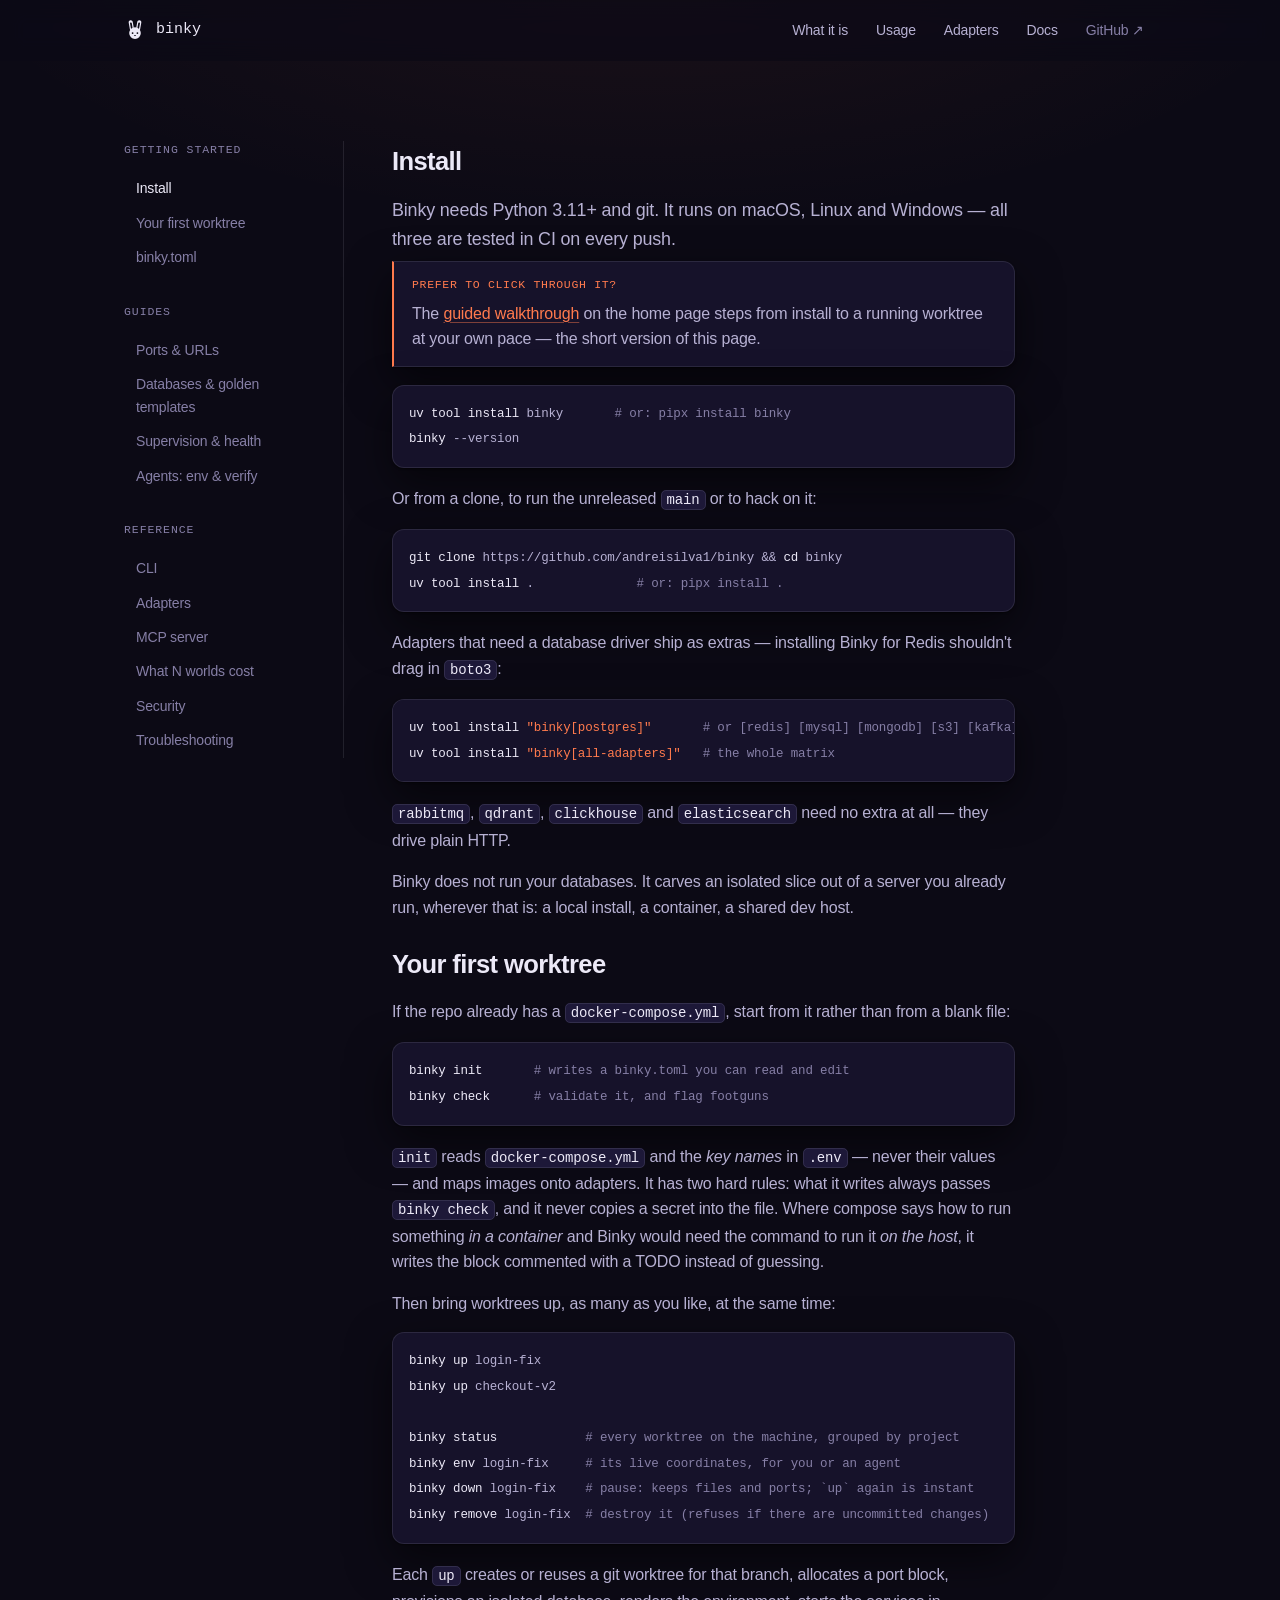
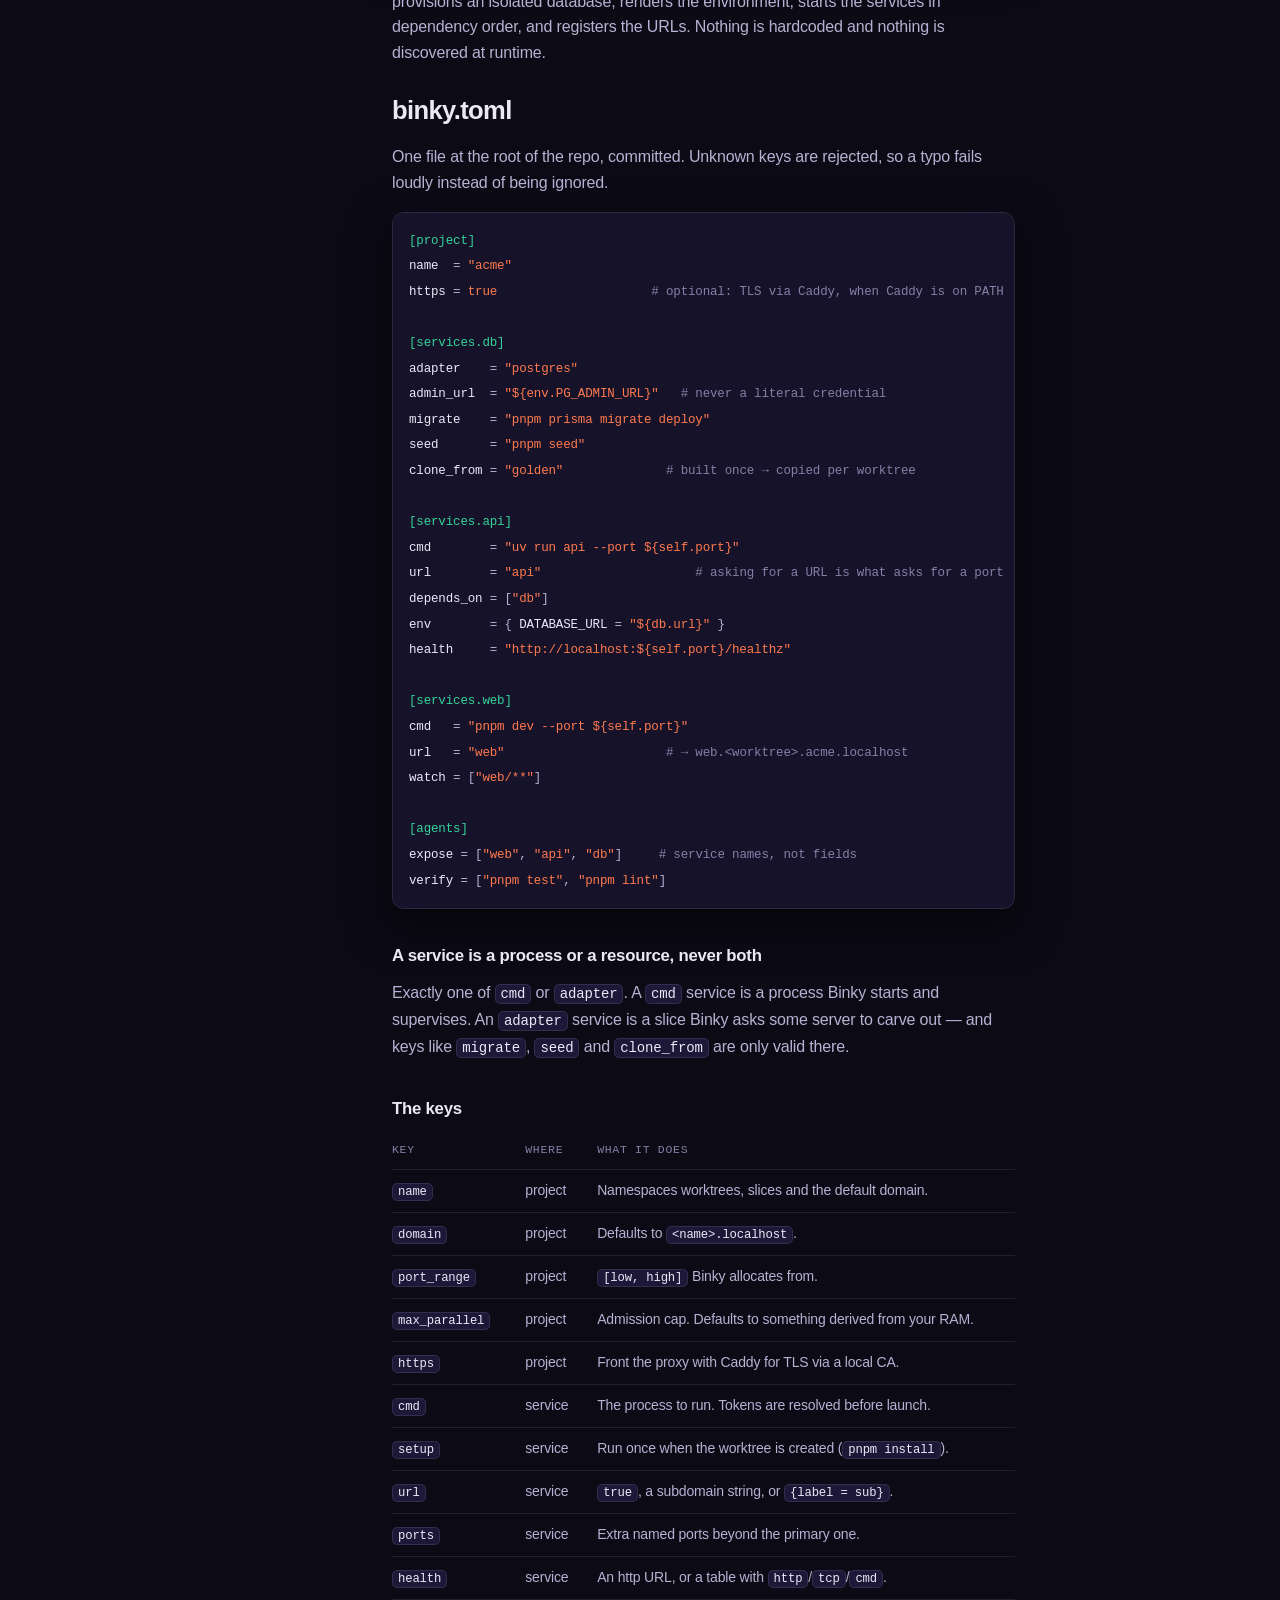
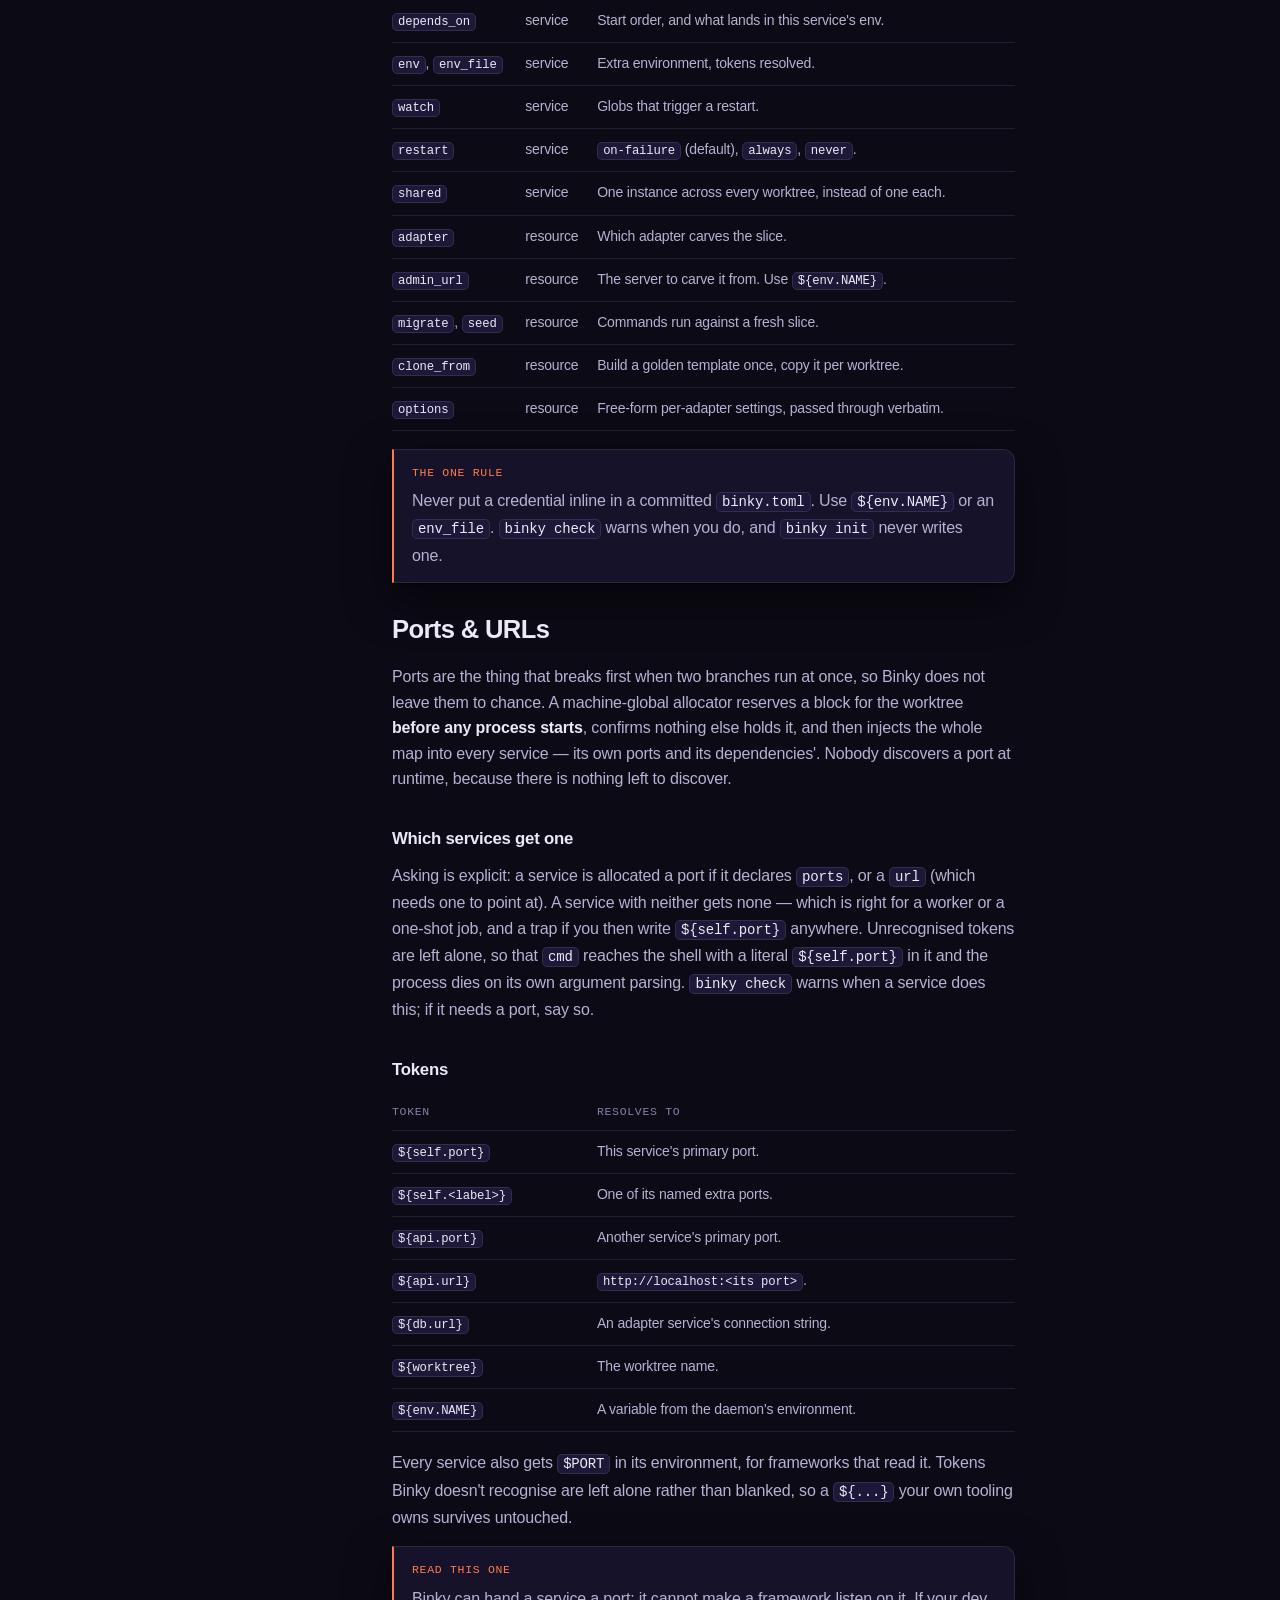
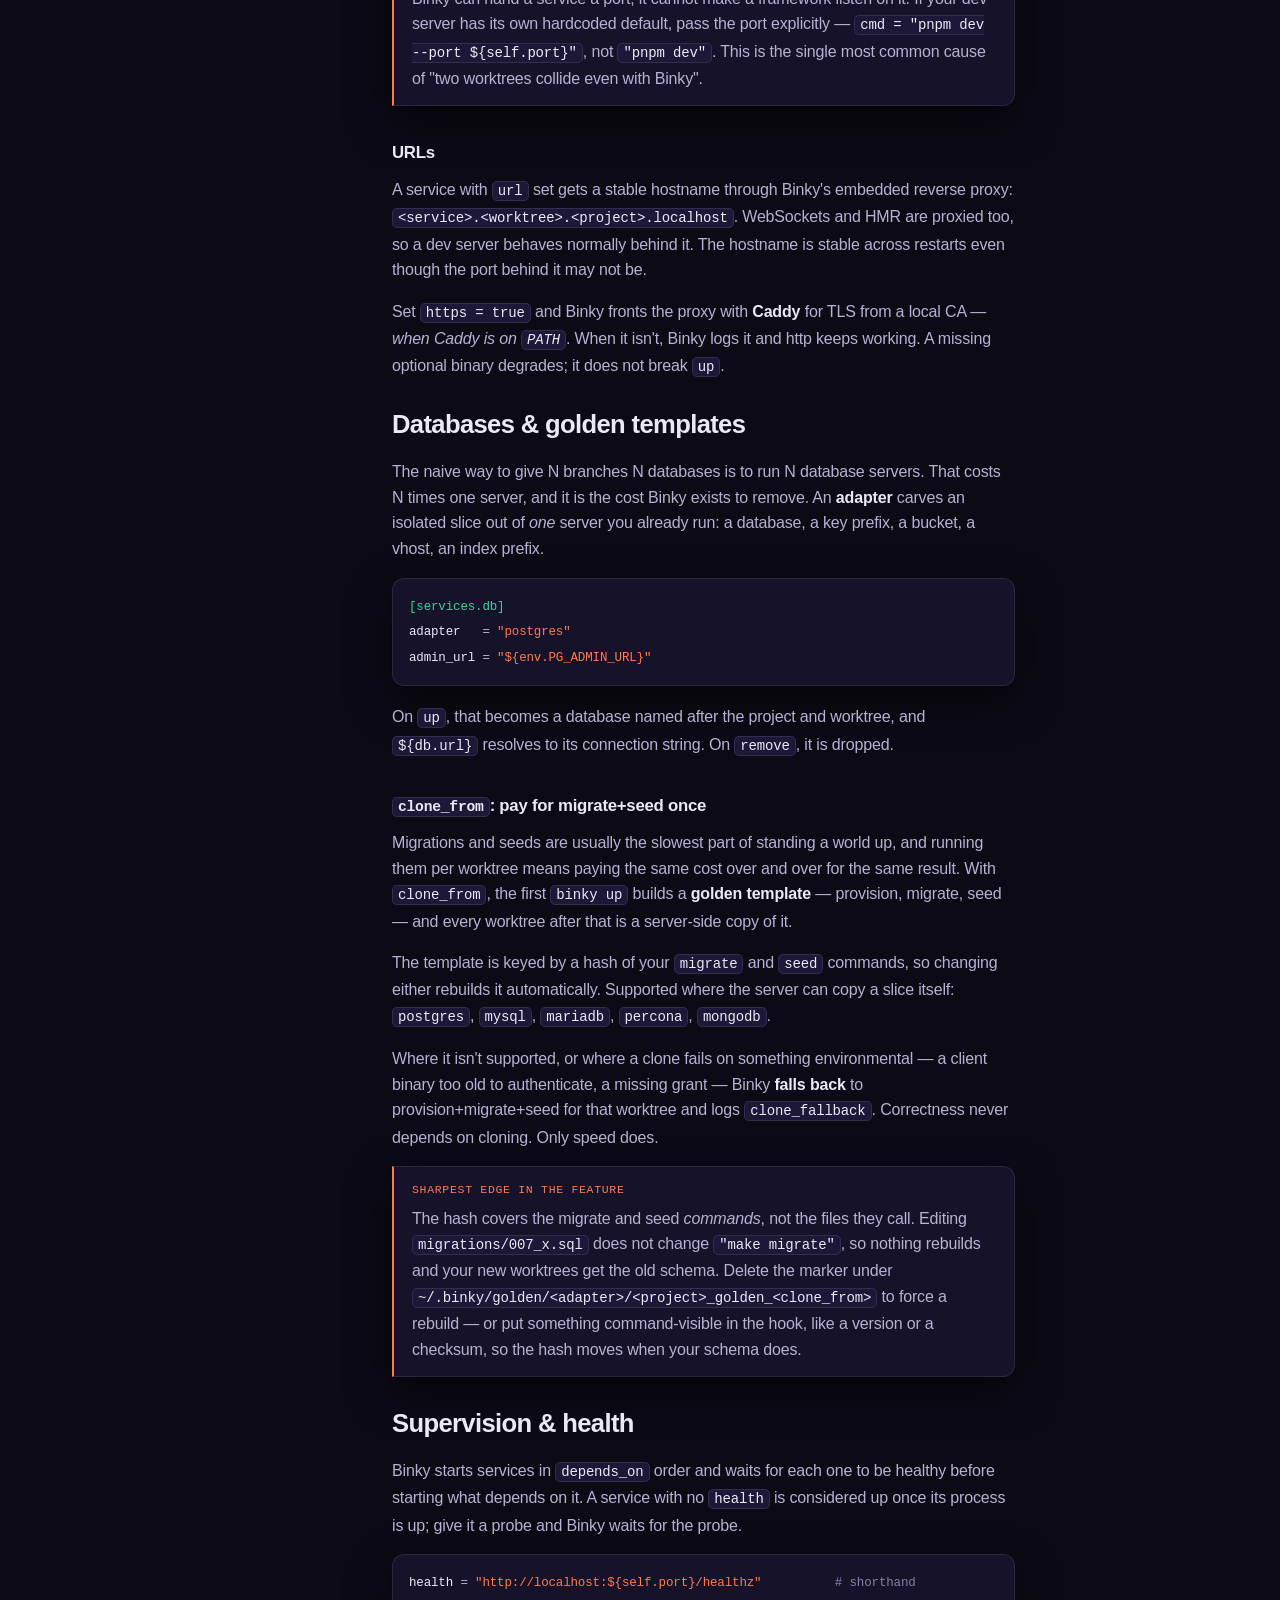
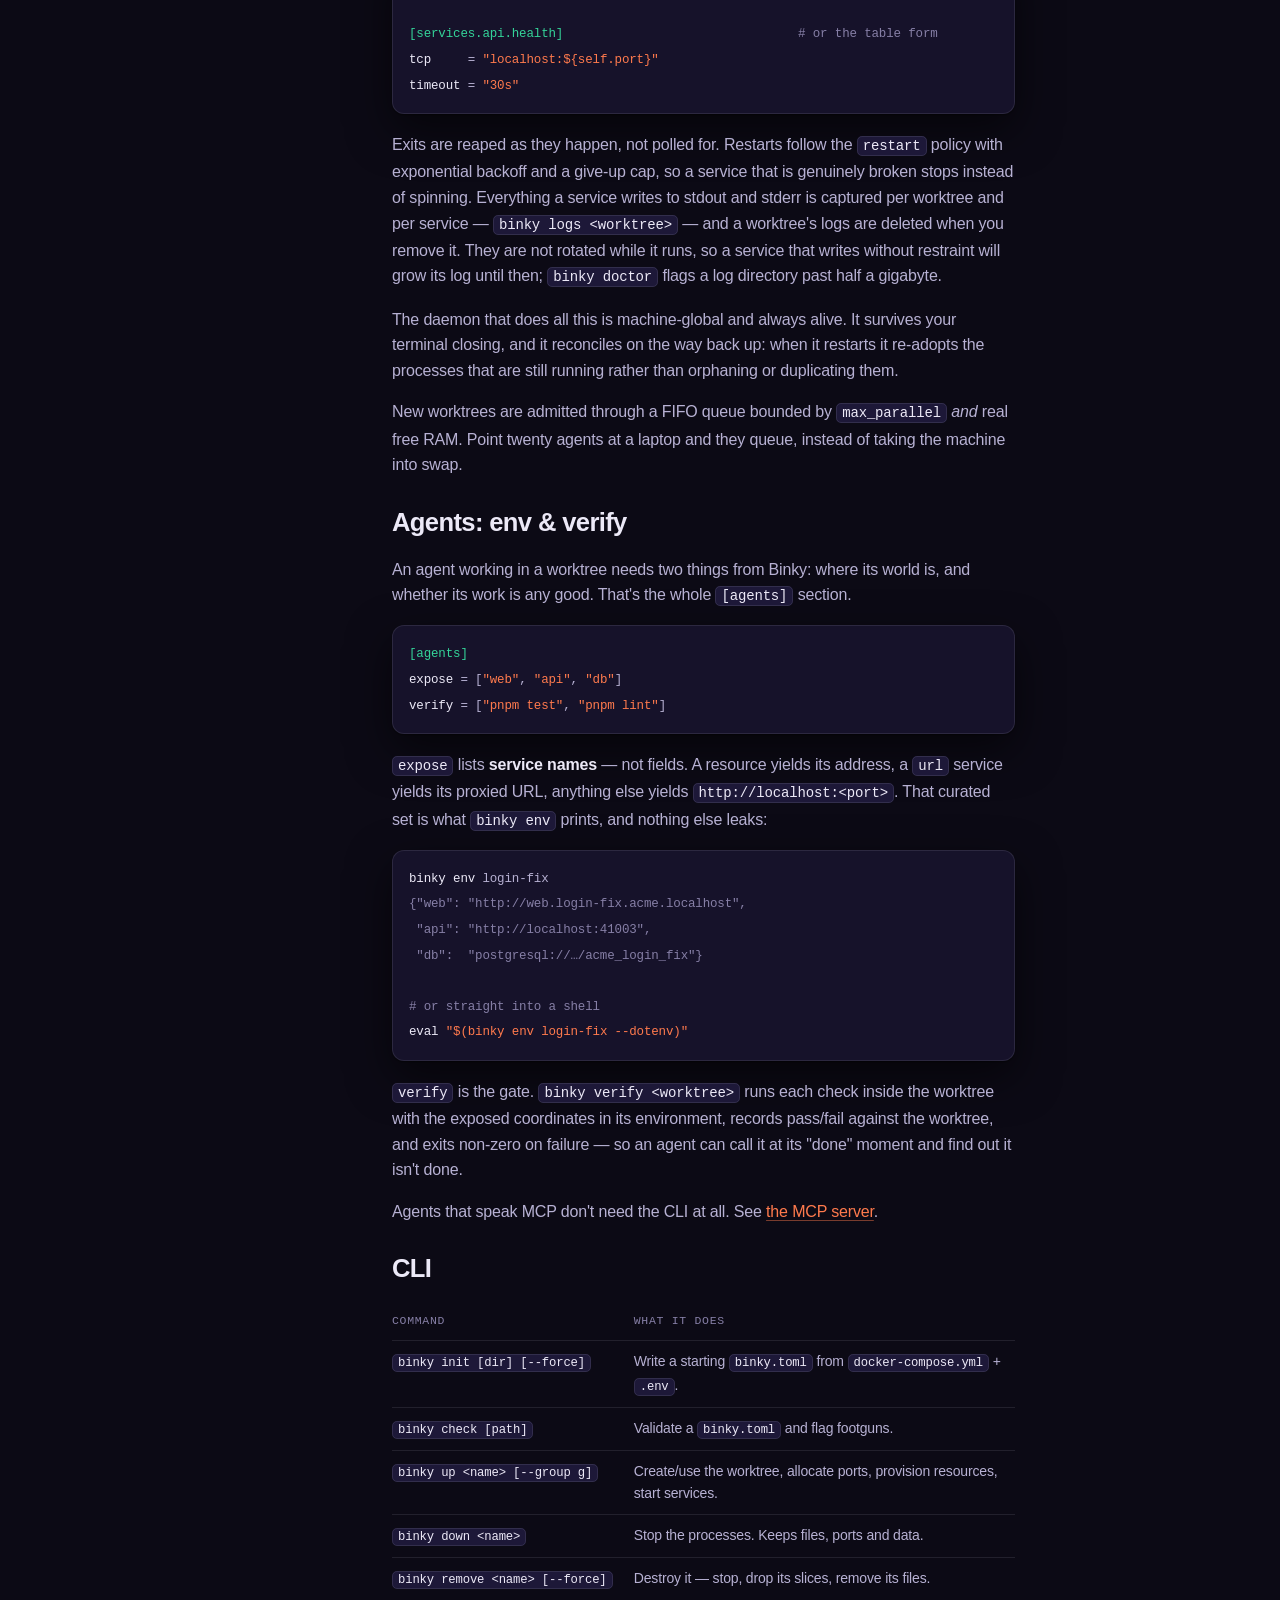
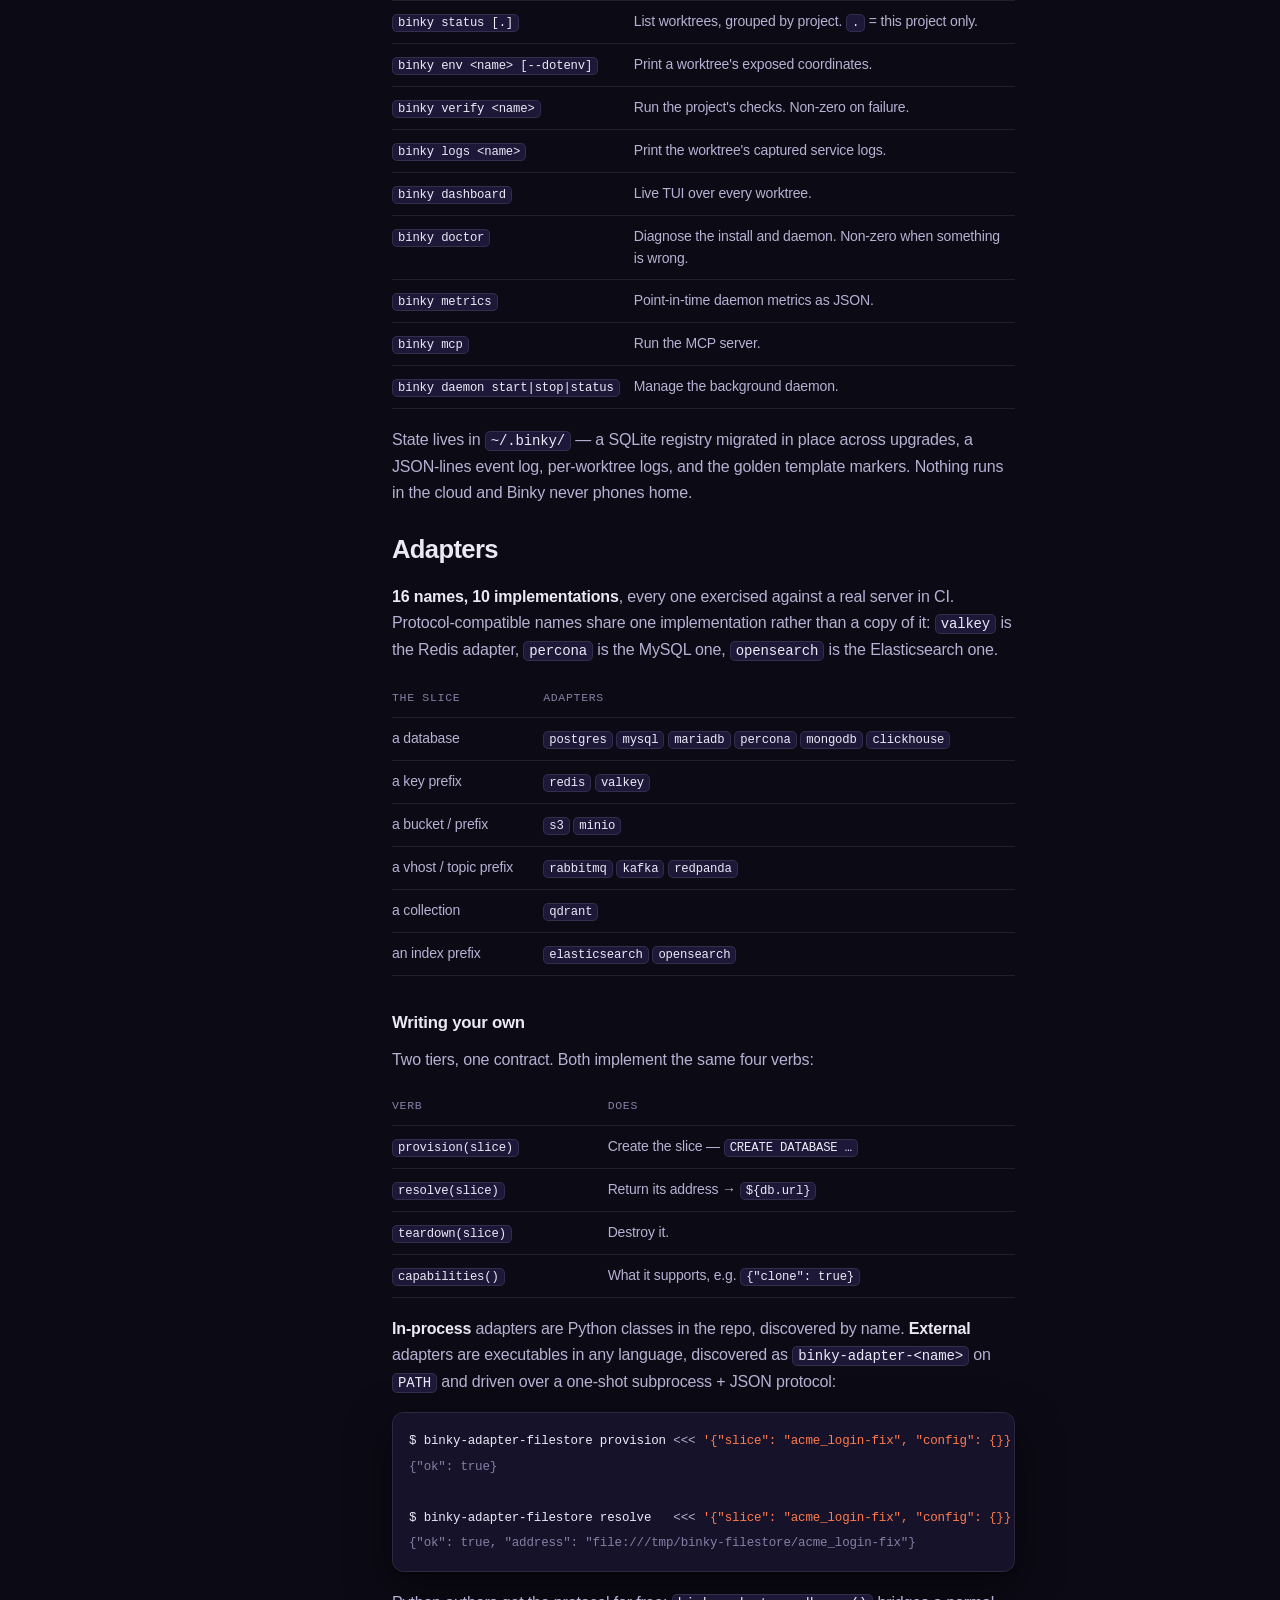
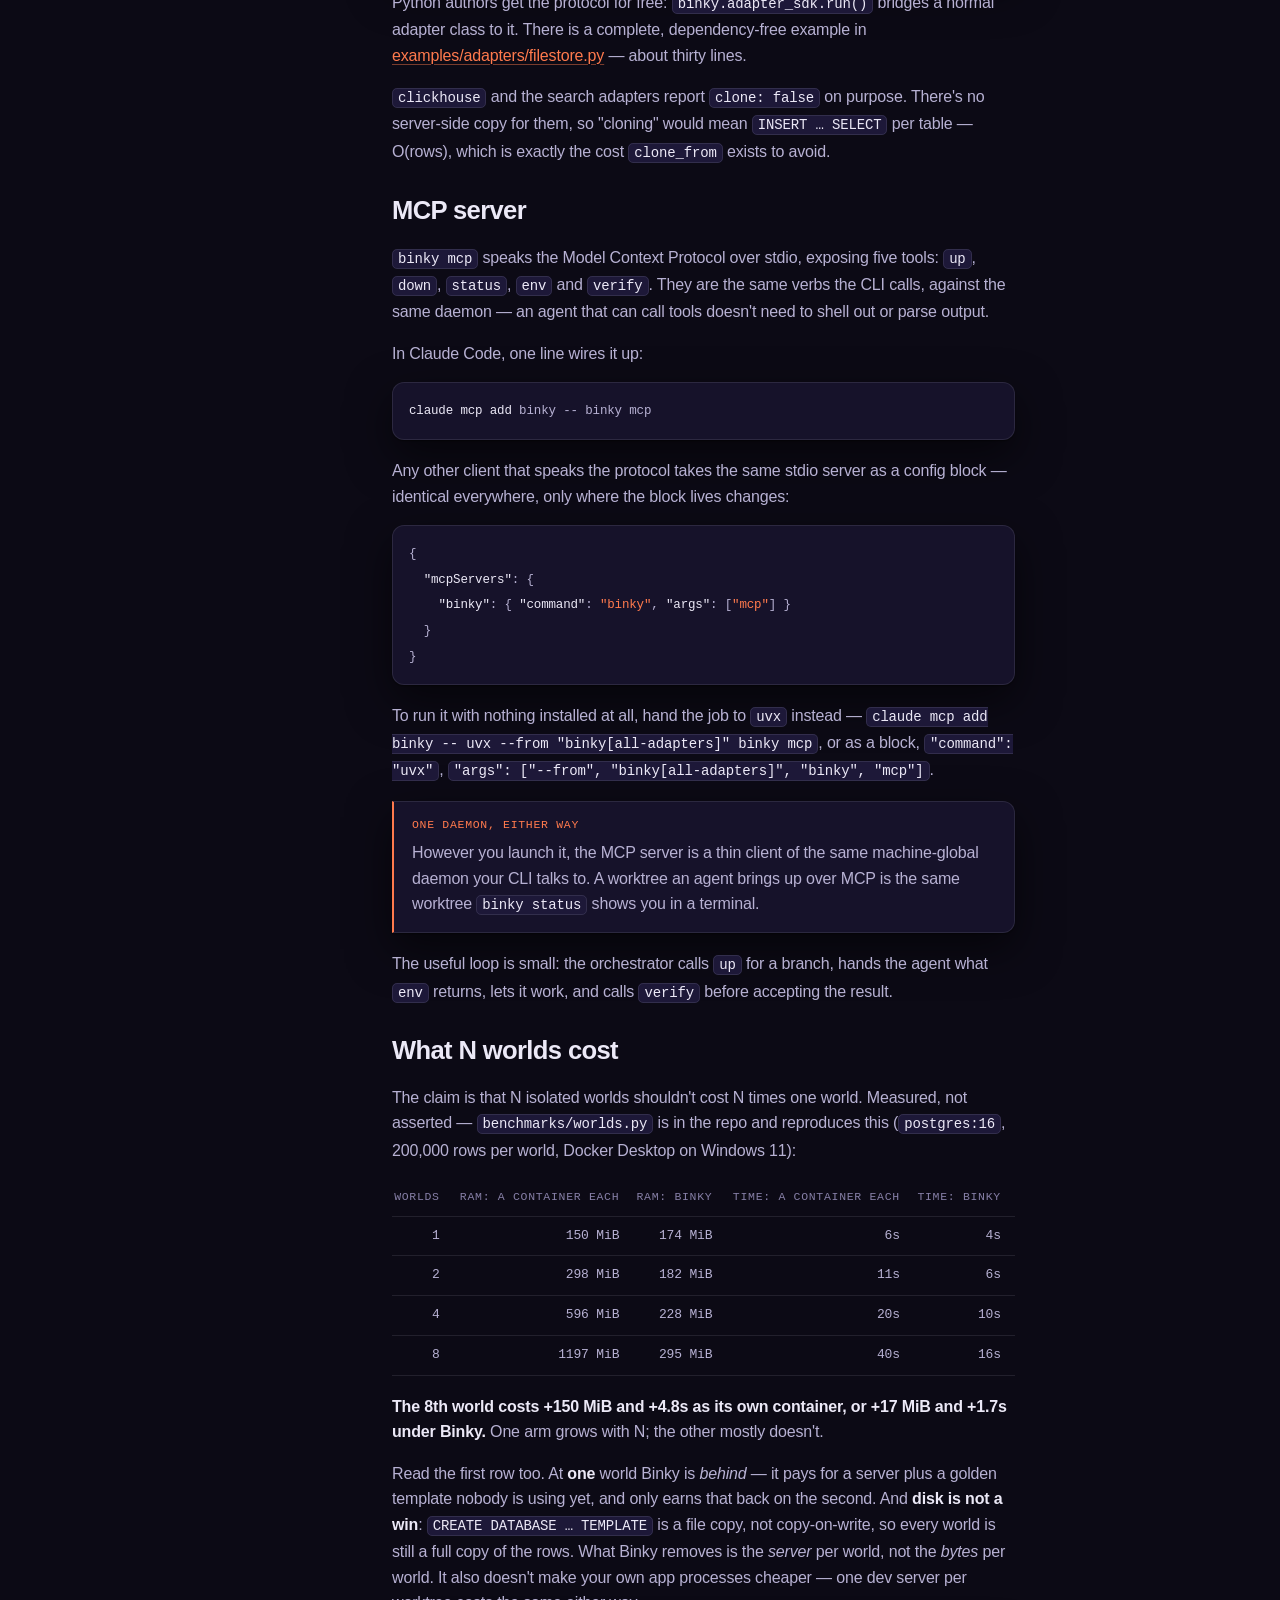
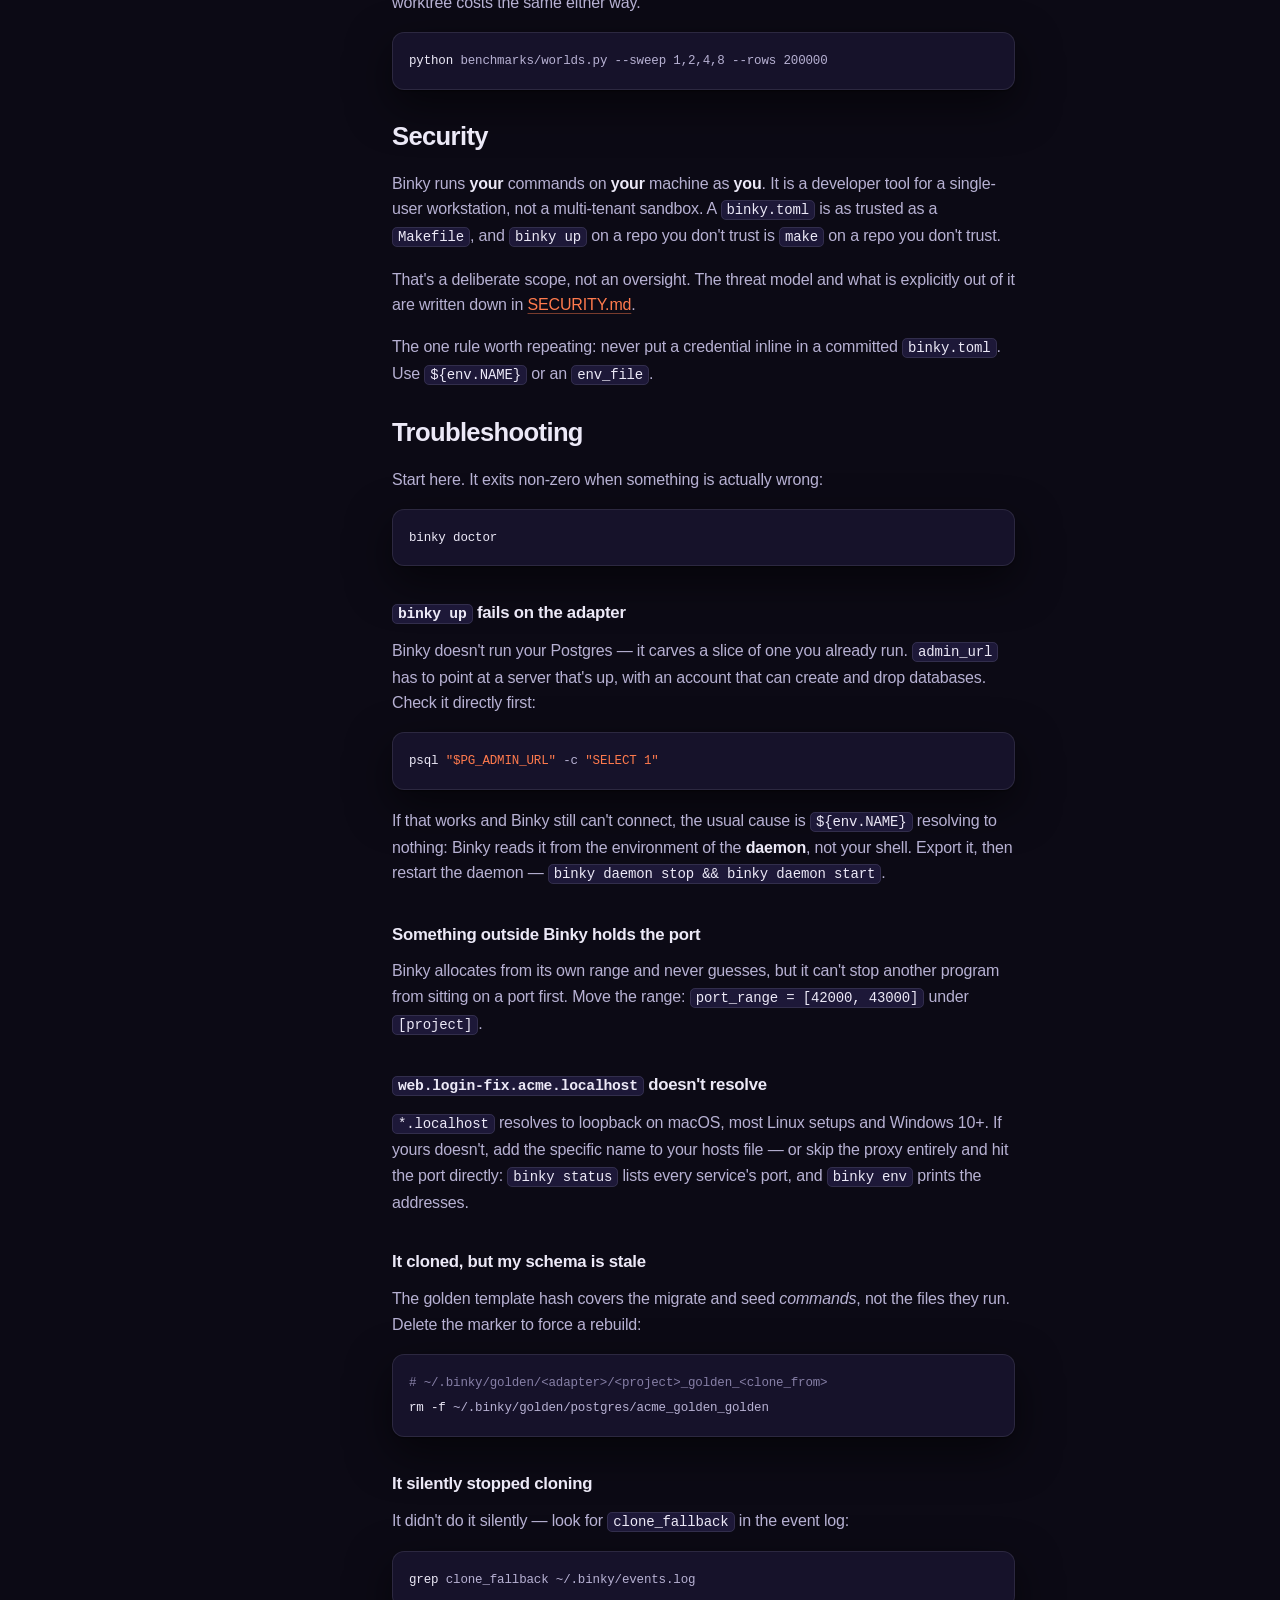
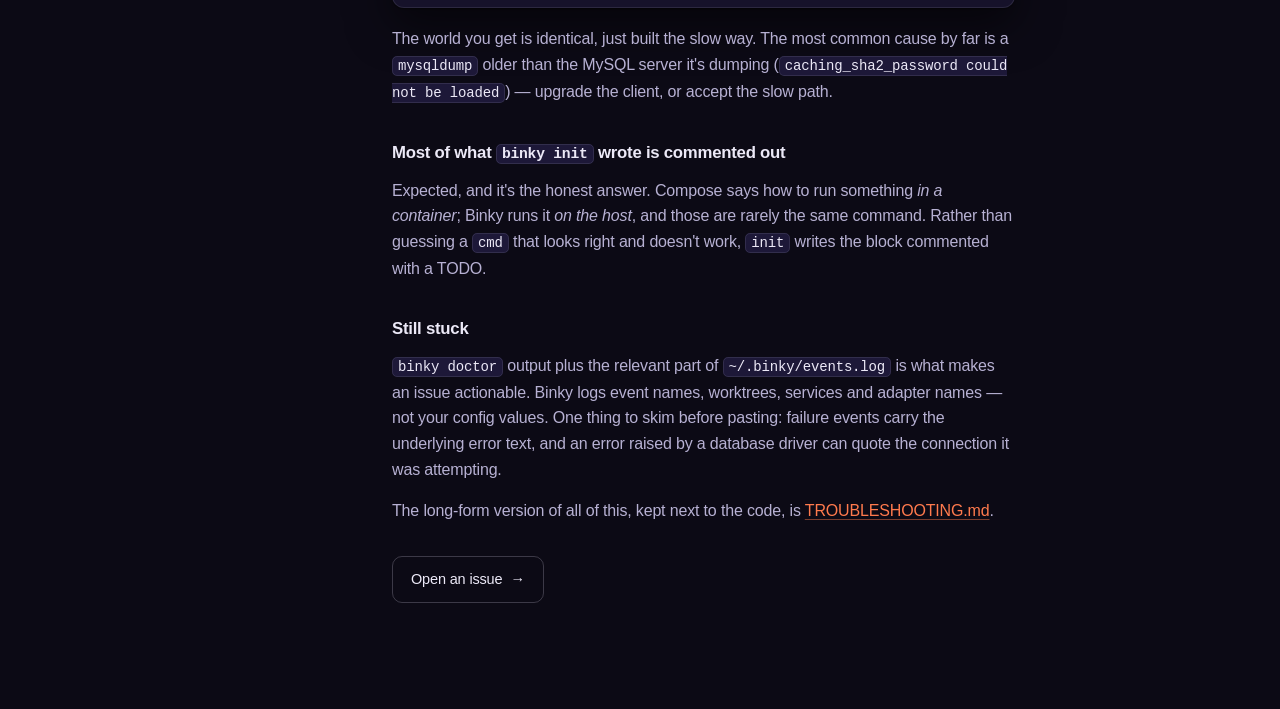
==== site/docs.html @ a0bdee13 "feat(site): a self-paced walkthrough from install to a running worktree Add a #demo section to the l" ====
<!DOCTYPE html>
<html lang="en">
<head>
<meta charset="utf-8" />
<meta name="viewport" content="width=device-width, initial-scale=1" />
<title>Docs — Binky</title>
<meta name="description" content="Binky documentation: install, binky.toml, ports and URLs, adapters and golden templates, the CLI, the MCP server, and troubleshooting." />
<meta name="color-scheme" content="dark" />
<link rel="stylesheet" href="styles.css" />
<link rel="icon" href="binky.svg" type="image/svg+xml" />
</head>
<body>

<header class="nav" id="nav">
  <div class="container nav-inner">
    <a class="brand" href="./index.html">
      <span class="rabbit" aria-hidden="true"></span>
      <span class="wordmark">binky</span>
    </a>
    <nav class="nav-links">
      <a href="./index.html#what" class="hide-sm">What it is</a>
      <a href="./index.html#use" class="hide-sm">Usage</a>
      <a href="./index.html#adapters" class="hide-sm">Adapters</a>
      <a href="./docs.html">Docs</a>
      <a href="https://github.com/andreisilva1/binky" class="gh" rel="noopener">GitHub&nbsp;↗</a>
    </nav>
  </div>
</header>

<main class="docs-main">
  <div class="container docs-shell">

    <aside class="docs-side" id="toc">
      <p class="grp">Getting started</p>
      <a href="#install">Install</a>
      <a href="#first">Your first worktree</a>
      <a href="#toml">binky.toml</a>

      <p class="grp" style="margin-top:28px">Guides</p>
      <a href="#ports">Ports &amp; URLs</a>
      <a href="#databases">Databases &amp; golden templates</a>
      <a href="#supervision">Supervision &amp; health</a>
      <a href="#agents">Agents: env &amp; verify</a>

      <p class="grp" style="margin-top:28px">Reference</p>
      <a href="#cli">CLI</a>
      <a href="#adapters">Adapters</a>
      <a href="#mcp">MCP server</a>
      <a href="#cost">What N worlds cost</a>
      <a href="#security">Security</a>
      <a href="#troubleshooting">Troubleshooting</a>
    </aside>

    <div class="docs-body">

      <!-- ------------------------------------------------------------ install -->
      <section>
        <h2 id="install">Install</h2>
        <p class="lede-xl">
          Binky needs Python 3.11+ and git. It runs on macOS, Linux and Windows — all three are
          tested in CI on every push.
        </p>
        <div class="callout">
          <span class="k">Prefer to click through it?</span>
          <p>The <a href="./index.html#demo">guided walkthrough</a> on the home page steps from install
          to a running worktree at your own pace — the short version of this page.</p>
        </div>
<pre><code><span class="tok-cmd">uv tool install</span> binky       <span class="tok-cmt"># or: pipx install binky</span>
<span class="tok-cmd">binky</span> <span class="tok-flag">--version</span>
</code></pre>
        <p>Or from a clone, to run the unreleased <code>main</code> or to hack on it:</p>
<pre><code><span class="tok-cmd">git clone</span> https://github.com/andreisilva1/binky <span class="tok-flag">&amp;&amp;</span> <span class="tok-cmd">cd</span> binky
<span class="tok-cmd">uv tool install</span> .              <span class="tok-cmt"># or: pipx install .</span>
</code></pre>
        <p>
          Adapters that need a database driver ship as extras — installing Binky for Redis
          shouldn't drag in <code>boto3</code>:
        </p>
<pre><code><span class="tok-cmd">uv tool install</span> <span class="tok-str">"binky[postgres]"</span>       <span class="tok-cmt"># or [redis] [mysql] [mongodb] [s3] [kafka]</span>
<span class="tok-cmd">uv tool install</span> <span class="tok-str">"binky[all-adapters]"</span>   <span class="tok-cmt"># the whole matrix</span>
</code></pre>
        <p>
          <code>rabbitmq</code>, <code>qdrant</code>, <code>clickhouse</code> and
          <code>elasticsearch</code> need no extra at all — they drive plain HTTP.
        </p>
        <p>
          Binky does not run your databases. It carves an isolated slice out of a server you
          already run, wherever that is: a local install, a container, a shared dev host.
        </p>
      </section>

      <!-- -------------------------------------------------------------- first -->
      <section>
        <h2 id="first">Your first worktree</h2>
        <p>
          If the repo already has a <code>docker-compose.yml</code>, start from it rather than from
          a blank file:
        </p>
<pre><code><span class="tok-cmd">binky init</span>       <span class="tok-cmt"># writes a binky.toml you can read and edit</span>
<span class="tok-cmd">binky check</span>      <span class="tok-cmt"># validate it, and flag footguns</span>
</code></pre>
        <p>
          <code>init</code> reads <code>docker-compose.yml</code> and the <em>key names</em> in
          <code>.env</code> — never their values — and maps images onto adapters. It has two hard
          rules: what it writes always passes <code>binky check</code>, and it never copies a
          secret into the file. Where compose says how to run something <em>in a container</em> and
          Binky would need the command to run it <em>on the host</em>, it writes the block
          commented with a TODO instead of guessing.
        </p>
        <p>Then bring worktrees up, as many as you like, at the same time:</p>
<pre><code><span class="tok-cmd">binky up</span> login-fix
<span class="tok-cmd">binky up</span> checkout-v2

<span class="tok-cmd">binky status</span>            <span class="tok-cmt"># every worktree on the machine, grouped by project</span>
<span class="tok-cmd">binky env</span> login-fix     <span class="tok-cmt"># its live coordinates, for you or an agent</span>
<span class="tok-cmd">binky down</span> login-fix    <span class="tok-cmt"># pause: keeps files and ports; `up` again is instant</span>
<span class="tok-cmd">binky remove</span> login-fix  <span class="tok-cmt"># destroy it (refuses if there are uncommitted changes)</span>
</code></pre>
        <p>
          Each <code>up</code> creates or reuses a git worktree for that branch, allocates a port
          block, provisions an isolated database, renders the environment, starts the services in
          dependency order, and registers the URLs. Nothing is hardcoded and nothing is discovered
          at runtime.
        </p>
      </section>

      <!-- --------------------------------------------------------------- toml -->
      <section>
        <h2 id="toml">binky.toml</h2>
        <p>
          One file at the root of the repo, committed. Unknown keys are rejected, so a typo fails
          loudly instead of being ignored.
        </p>
<pre><code><span class="tok-sec">[project]</span>
<span class="tok-key">name</span>  = <span class="tok-str">"acme"</span>
<span class="tok-key">https</span> = <span class="tok-str">true</span>                     <span class="tok-cmt"># optional: TLS via Caddy, when Caddy is on PATH</span>

<span class="tok-sec">[services.db]</span>
<span class="tok-key">adapter</span>    = <span class="tok-str">"postgres"</span>
<span class="tok-key">admin_url</span>  = <span class="tok-str">"${env.PG_ADMIN_URL}"</span>   <span class="tok-cmt"># never a literal credential</span>
<span class="tok-key">migrate</span>    = <span class="tok-str">"pnpm prisma migrate deploy"</span>
<span class="tok-key">seed</span>       = <span class="tok-str">"pnpm seed"</span>
<span class="tok-key">clone_from</span> = <span class="tok-str">"golden"</span>              <span class="tok-cmt"># built once → copied per worktree</span>

<span class="tok-sec">[services.api]</span>
<span class="tok-key">cmd</span>        = <span class="tok-str">"uv run api --port ${self.port}"</span>
<span class="tok-key">url</span>        = <span class="tok-str">"api"</span>                     <span class="tok-cmt"># asking for a URL is what asks for a port</span>
<span class="tok-key">depends_on</span> = [<span class="tok-str">"db"</span>]
<span class="tok-key">env</span>        = { <span class="tok-key">DATABASE_URL</span> = <span class="tok-str">"${db.url}"</span> }
<span class="tok-key">health</span>     = <span class="tok-str">"http://localhost:${self.port}/healthz"</span>

<span class="tok-sec">[services.web]</span>
<span class="tok-key">cmd</span>   = <span class="tok-str">"pnpm dev --port ${self.port}"</span>
<span class="tok-key">url</span>   = <span class="tok-str">"web"</span>                      <span class="tok-cmt"># → web.&lt;worktree&gt;.acme.localhost</span>
<span class="tok-key">watch</span> = [<span class="tok-str">"web/**"</span>]

<span class="tok-sec">[agents]</span>
<span class="tok-key">expose</span> = [<span class="tok-str">"web"</span>, <span class="tok-str">"api"</span>, <span class="tok-str">"db"</span>]     <span class="tok-cmt"># service names, not fields</span>
<span class="tok-key">verify</span> = [<span class="tok-str">"pnpm test"</span>, <span class="tok-str">"pnpm lint"</span>]
</code></pre>

        <h3>A service is a process or a resource, never both</h3>
        <p>
          Exactly one of <code>cmd</code> or <code>adapter</code>. A <code>cmd</code> service is a
          process Binky starts and supervises. An <code>adapter</code> service is a slice Binky
          asks some server to carve out — and keys like <code>migrate</code>, <code>seed</code> and
          <code>clone_from</code> are only valid there.
        </p>

        <h3>The keys</h3>
        <div class="tw">
        <table>
          <thead><tr><th>Key</th><th>Where</th><th>What it does</th></tr></thead>
          <tbody>
            <tr><td><code>name</code></td><td>project</td><td>Namespaces worktrees, slices and the default domain.</td></tr>
            <tr><td><code>domain</code></td><td>project</td><td>Defaults to <code>&lt;name&gt;.localhost</code>.</td></tr>
            <tr><td><code>port_range</code></td><td>project</td><td><code>[low, high]</code> Binky allocates from.</td></tr>
            <tr><td><code>max_parallel</code></td><td>project</td><td>Admission cap. Defaults to something derived from your RAM.</td></tr>
            <tr><td><code>https</code></td><td>project</td><td>Front the proxy with Caddy for TLS via a local CA.</td></tr>
            <tr><td><code>cmd</code></td><td>service</td><td>The process to run. Tokens are resolved before launch.</td></tr>
            <tr><td><code>setup</code></td><td>service</td><td>Run once when the worktree is created (<code>pnpm install</code>).</td></tr>
            <tr><td><code>url</code></td><td>service</td><td><code>true</code>, a subdomain string, or <code>{label = sub}</code>.</td></tr>
            <tr><td><code>ports</code></td><td>service</td><td>Extra named ports beyond the primary one.</td></tr>
            <tr><td><code>health</code></td><td>service</td><td>An http URL, or a table with <code>http</code>/<code>tcp</code>/<code>cmd</code>.</td></tr>
            <tr><td><code>depends_on</code></td><td>service</td><td>Start order, and what lands in this service's env.</td></tr>
            <tr><td><code>env</code>, <code>env_file</code></td><td>service</td><td>Extra environment, tokens resolved.</td></tr>
            <tr><td><code>watch</code></td><td>service</td><td>Globs that trigger a restart.</td></tr>
            <tr><td><code>restart</code></td><td>service</td><td><code>on-failure</code> (default), <code>always</code>, <code>never</code>.</td></tr>
            <tr><td><code>shared</code></td><td>service</td><td>One instance across every worktree, instead of one each.</td></tr>
            <tr><td><code>adapter</code></td><td>resource</td><td>Which adapter carves the slice.</td></tr>
            <tr><td><code>admin_url</code></td><td>resource</td><td>The server to carve it from. Use <code>${env.NAME}</code>.</td></tr>
            <tr><td><code>migrate</code>, <code>seed</code></td><td>resource</td><td>Commands run against a fresh slice.</td></tr>
            <tr><td><code>clone_from</code></td><td>resource</td><td>Build a golden template once, copy it per worktree.</td></tr>
            <tr><td><code>options</code></td><td>resource</td><td>Free-form per-adapter settings, passed through verbatim.</td></tr>
          </tbody>
        </table>
        </div>

        <div class="callout">
          <span class="k">The one rule</span>
          <p>
            Never put a credential inline in a committed <code>binky.toml</code>. Use
            <code>${env.NAME}</code> or an <code>env_file</code>. <code>binky check</code> warns
            when you do, and <code>binky init</code> never writes one.
          </p>
        </div>
      </section>

      <!-- -------------------------------------------------------------- ports -->
      <section>
        <h2 id="ports">Ports &amp; URLs</h2>
        <p>
          Ports are the thing that breaks first when two branches run at once, so Binky does not
          leave them to chance. A machine-global allocator reserves a block for the worktree
          <strong>before any process starts</strong>, confirms nothing else holds it, and then
          injects the whole map into every service — its own ports and its dependencies'. Nobody
          discovers a port at runtime, because there is nothing left to discover.
        </p>

        <h3>Which services get one</h3>
        <p>
          Asking is explicit: a service is allocated a port if it declares <code>ports</code>, or a
          <code>url</code> (which needs one to point at). A service with neither gets none — which
          is right for a worker or a one-shot job, and a trap if you then write
          <code>${self.port}</code> anywhere. Unrecognised tokens are left alone, so that
          <code>cmd</code> reaches the shell with a literal <code>${self.port}</code> in it and the
          process dies on its own argument parsing. <code>binky check</code> warns when a service
          does this; if it needs a port, say so.
        </p>

        <h3>Tokens</h3>
        <div class="tw">
        <table>
          <thead><tr><th>Token</th><th>Resolves to</th></tr></thead>
          <tbody>
            <tr><td><code>${self.port}</code></td><td>This service's primary port.</td></tr>
            <tr><td><code>${self.&lt;label&gt;}</code></td><td>One of its named extra ports.</td></tr>
            <tr><td><code>${api.port}</code></td><td>Another service's primary port.</td></tr>
            <tr><td><code>${api.url}</code></td><td><code>http://localhost:&lt;its port&gt;</code>.</td></tr>
            <tr><td><code>${db.url}</code></td><td>An adapter service's connection string.</td></tr>
            <tr><td><code>${worktree}</code></td><td>The worktree name.</td></tr>
            <tr><td><code>${env.NAME}</code></td><td>A variable from the daemon's environment.</td></tr>
          </tbody>
        </table>
        </div>
        <p>
          Every service also gets <code>$PORT</code> in its environment, for frameworks that read
          it. Tokens Binky doesn't recognise are left alone rather than blanked, so a
          <code>${...}</code> your own tooling owns survives untouched.
        </p>

        <div class="callout">
          <span class="k">Read this one</span>
          <p>
            Binky can hand a service a port; it cannot make a framework listen on it. If your dev
            server has its own hardcoded default, pass the port explicitly —
            <code>cmd = "pnpm dev --port ${self.port}"</code>, not <code>"pnpm dev"</code>. This is
            the single most common cause of "two worktrees collide even with Binky".
          </p>
        </div>

        <h3>URLs</h3>
        <p>
          A service with <code>url</code> set gets a stable hostname through Binky's embedded
          reverse proxy: <code>&lt;service&gt;.&lt;worktree&gt;.&lt;project&gt;.localhost</code>.
          WebSockets and HMR are proxied too, so a dev server behaves normally behind it. The
          hostname is stable across restarts even though the port behind it may not be.
        </p>
        <p>
          Set <code>https = true</code> and Binky fronts the proxy with <strong>Caddy</strong> for
          TLS from a local CA — <em>when Caddy is on <code>PATH</code></em>. When it isn't, Binky
          logs it and http keeps working. A missing optional binary degrades; it does not break
          <code>up</code>.
        </p>
      </section>

      <!-- ---------------------------------------------------------- databases -->
      <section>
        <h2 id="databases">Databases &amp; golden templates</h2>
        <p>
          The naive way to give N branches N databases is to run N database servers. That costs N
          times one server, and it is the cost Binky exists to remove. An <strong>adapter</strong>
          carves an isolated slice out of <em>one</em> server you already run: a database, a key
          prefix, a bucket, a vhost, an index prefix.
        </p>
<pre><code><span class="tok-sec">[services.db]</span>
<span class="tok-key">adapter</span>   = <span class="tok-str">"postgres"</span>
<span class="tok-key">admin_url</span> = <span class="tok-str">"${env.PG_ADMIN_URL}"</span>
</code></pre>
        <p>
          On <code>up</code>, that becomes a database named after the project and worktree, and
          <code>${db.url}</code> resolves to its connection string. On <code>remove</code>, it is
          dropped.
        </p>

        <h3><code>clone_from</code>: pay for migrate+seed once</h3>
        <p>
          Migrations and seeds are usually the slowest part of standing a world up, and running
          them per worktree means paying the same cost over and over for the same result. With
          <code>clone_from</code>, the first <code>binky up</code> builds a <strong>golden
          template</strong> — provision, migrate, seed — and every worktree after that is a
          server-side copy of it.
        </p>
        <p>
          The template is keyed by a hash of your <code>migrate</code> and <code>seed</code>
          commands, so changing either rebuilds it automatically. Supported where the server can
          copy a slice itself: <code>postgres</code>, <code>mysql</code>, <code>mariadb</code>,
          <code>percona</code>, <code>mongodb</code>.
        </p>
        <p>
          Where it isn't supported, or where a clone fails on something environmental — a client
          binary too old to authenticate, a missing grant — Binky <strong>falls back</strong> to
          provision+migrate+seed for that worktree and logs <code>clone_fallback</code>.
          Correctness never depends on cloning. Only speed does.
        </p>

        <div class="callout">
          <span class="k">Sharpest edge in the feature</span>
          <p>
            The hash covers the migrate and seed <em>commands</em>, not the files they call.
            Editing <code>migrations/007_x.sql</code> does not change <code>"make migrate"</code>,
            so nothing rebuilds and your new worktrees get the old schema. Delete the marker under
            <code>~/.binky/golden/&lt;adapter&gt;/&lt;project&gt;_golden_&lt;clone_from&gt;</code>
            to force a rebuild — or put something command-visible in the hook, like a version or a
            checksum, so the hash moves when your schema does.
          </p>
        </div>
      </section>

      <!-- -------------------------------------------------------- supervision -->
      <section>
        <h2 id="supervision">Supervision &amp; health</h2>
        <p>
          Binky starts services in <code>depends_on</code> order and waits for each one to be
          healthy before starting what depends on it. A service with no <code>health</code> is
          considered up once its process is up; give it a probe and Binky waits for the probe.
        </p>
<pre><code><span class="tok-key">health</span> = <span class="tok-str">"http://localhost:${self.port}/healthz"</span>          <span class="tok-cmt"># shorthand</span>

<span class="tok-sec">[services.api.health]</span>                                <span class="tok-cmt"># or the table form</span>
<span class="tok-key">tcp</span>     = <span class="tok-str">"localhost:${self.port}"</span>
<span class="tok-key">timeout</span> = <span class="tok-str">"30s"</span>
</code></pre>
        <p>
          Exits are reaped as they happen, not polled for. Restarts follow the
          <code>restart</code> policy with exponential backoff and a give-up cap, so a service that
          is genuinely broken stops instead of spinning. Everything a service writes to stdout and
          stderr is captured per worktree and per service — <code>binky logs &lt;worktree&gt;</code>
          — and a worktree's logs are deleted when you remove it. They are not rotated while it
          runs, so a service that writes without restraint will grow its log until then;
          <code>binky doctor</code> flags a log directory past half a gigabyte.
        </p>
        <p>
          The daemon that does all this is machine-global and always alive. It survives your
          terminal closing, and it reconciles on the way back up: when it restarts it re-adopts the
          processes that are still running rather than orphaning or duplicating them.
        </p>
        <p>
          New worktrees are admitted through a FIFO queue bounded by <code>max_parallel</code>
          <em>and</em> real free RAM. Point twenty agents at a laptop and they queue, instead of
          taking the machine into swap.
        </p>
      </section>

      <!-- ------------------------------------------------------------- agents -->
      <section>
        <h2 id="agents">Agents: env &amp; verify</h2>
        <p>
          An agent working in a worktree needs two things from Binky: where its world is, and
          whether its work is any good. That's the whole <code>[agents]</code> section.
        </p>
<pre><code><span class="tok-sec">[agents]</span>
<span class="tok-key">expose</span> = [<span class="tok-str">"web"</span>, <span class="tok-str">"api"</span>, <span class="tok-str">"db"</span>]
<span class="tok-key">verify</span> = [<span class="tok-str">"pnpm test"</span>, <span class="tok-str">"pnpm lint"</span>]
</code></pre>
        <p>
          <code>expose</code> lists <strong>service names</strong> — not fields. A resource yields
          its address, a <code>url</code> service yields its proxied URL, anything else yields
          <code>http://localhost:&lt;port&gt;</code>. That curated set is what
          <code>binky env</code> prints, and nothing else leaks:
        </p>
<pre><code><span class="tok-cmd">binky env</span> login-fix
<span class="tok-out">{"web": "http://web.login-fix.acme.localhost",
 "api": "http://localhost:41003",
 "db":  "postgresql://…/acme_login_fix"}</span>

<span class="tok-cmt"># or straight into a shell</span>
<span class="tok-cmd">eval</span> <span class="tok-str">"$(binky env login-fix --dotenv)"</span>
</code></pre>
        <p>
          <code>verify</code> is the gate. <code>binky verify &lt;worktree&gt;</code> runs each
          check inside the worktree with the exposed coordinates in its environment, records
          pass/fail against the worktree, and exits non-zero on failure — so an agent can call it
          at its "done" moment and find out it isn't done.
        </p>
        <p>
          Agents that speak MCP don't need the CLI at all. See <a href="#mcp">the MCP server</a>.
        </p>
      </section>

      <!-- ---------------------------------------------------------------- cli -->
      <section>
        <h2 id="cli">CLI</h2>
        <div class="tw">
        <table>
          <thead><tr><th>Command</th><th>What it does</th></tr></thead>
          <tbody>
            <tr><td><code>binky init [dir] [--force]</code></td><td>Write a starting <code>binky.toml</code> from <code>docker-compose.yml</code> + <code>.env</code>.</td></tr>
            <tr><td><code>binky check [path]</code></td><td>Validate a <code>binky.toml</code> and flag footguns.</td></tr>
            <tr><td><code>binky up &lt;name&gt; [--group g]</code></td><td>Create/use the worktree, allocate ports, provision resources, start services.</td></tr>
            <tr><td><code>binky down &lt;name&gt;</code></td><td>Stop the processes. Keeps files, ports and data.</td></tr>
            <tr><td><code>binky remove &lt;name&gt; [--force]</code></td><td>Destroy it — stop, drop its slices, remove its files.</td></tr>
            <tr><td><code>binky status [.]</code></td><td>List worktrees, grouped by project. <code>.</code> = this project only.</td></tr>
            <tr><td><code>binky env &lt;name&gt; [--dotenv]</code></td><td>Print a worktree's exposed coordinates.</td></tr>
            <tr><td><code>binky verify &lt;name&gt;</code></td><td>Run the project's checks. Non-zero on failure.</td></tr>
            <tr><td><code>binky logs &lt;name&gt;</code></td><td>Print the worktree's captured service logs.</td></tr>
            <tr><td><code>binky dashboard</code></td><td>Live TUI over every worktree.</td></tr>
            <tr><td><code>binky doctor</code></td><td>Diagnose the install and daemon. Non-zero when something is wrong.</td></tr>
            <tr><td><code>binky metrics</code></td><td>Point-in-time daemon metrics as JSON.</td></tr>
            <tr><td><code>binky mcp</code></td><td>Run the MCP server.</td></tr>
            <tr><td><code>binky daemon start|stop|status</code></td><td>Manage the background daemon.</td></tr>
          </tbody>
        </table>
        </div>
        <p>
          State lives in <code>~/.binky/</code> — a SQLite registry migrated in place across
          upgrades, a JSON-lines event log, per-worktree logs, and the golden template markers.
          Nothing runs in the cloud and Binky never phones home.
        </p>
      </section>

      <!-- ----------------------------------------------------------- adapters -->
      <section>
        <h2 id="adapters">Adapters</h2>
        <p>
          <strong>16 names, 10 implementations</strong>, every one exercised against a real server
          in CI. Protocol-compatible names share one implementation rather than a copy of it:
          <code>valkey</code> is the Redis adapter, <code>percona</code> is the MySQL one,
          <code>opensearch</code> is the Elasticsearch one.
        </p>
        <div class="tw">
        <table>
          <thead><tr><th>The slice</th><th>Adapters</th></tr></thead>
          <tbody>
            <tr><td>a database</td><td><code>postgres</code> <code>mysql</code> <code>mariadb</code> <code>percona</code> <code>mongodb</code> <code>clickhouse</code></td></tr>
            <tr><td>a key prefix</td><td><code>redis</code> <code>valkey</code></td></tr>
            <tr><td>a bucket / prefix</td><td><code>s3</code> <code>minio</code></td></tr>
            <tr><td>a vhost / topic prefix</td><td><code>rabbitmq</code> <code>kafka</code> <code>redpanda</code></td></tr>
            <tr><td>a collection</td><td><code>qdrant</code></td></tr>
            <tr><td>an index prefix</td><td><code>elasticsearch</code> <code>opensearch</code></td></tr>
          </tbody>
        </table>
        </div>

        <h3>Writing your own</h3>
        <p>Two tiers, one contract. Both implement the same four verbs:</p>
        <div class="tw">
        <table>
          <thead><tr><th>Verb</th><th>Does</th></tr></thead>
          <tbody>
            <tr><td><code>provision(slice)</code></td><td>Create the slice — <code>CREATE DATABASE …</code></td></tr>
            <tr><td><code>resolve(slice)</code></td><td>Return its address → <code>${db.url}</code></td></tr>
            <tr><td><code>teardown(slice)</code></td><td>Destroy it.</td></tr>
            <tr><td><code>capabilities()</code></td><td>What it supports, e.g. <code>{"clone": true}</code></td></tr>
          </tbody>
        </table>
        </div>
        <p>
          <strong>In-process</strong> adapters are Python classes in the repo, discovered by name.
          <strong>External</strong> adapters are executables in any language, discovered as
          <code>binky-adapter-&lt;name&gt;</code> on <code>PATH</code> and driven over a one-shot
          subprocess + JSON protocol:
        </p>
<pre><code><span class="tok-cmd">$ binky-adapter-filestore provision</span> <span class="tok-flag">&lt;&lt;&lt;</span> <span class="tok-str">'{"slice": "acme_login-fix", "config": {}}'</span>
<span class="tok-out">{"ok": true}</span>

<span class="tok-cmd">$ binky-adapter-filestore resolve</span>   <span class="tok-flag">&lt;&lt;&lt;</span> <span class="tok-str">'{"slice": "acme_login-fix", "config": {}}'</span>
<span class="tok-out">{"ok": true, "address": "file:///tmp/binky-filestore/acme_login-fix"}</span>
</code></pre>
        <p>
          Python authors get the protocol for free: <code>binky.adapter_sdk.run()</code> bridges a
          normal adapter class to it. There is a complete, dependency-free example in
          <a href="https://github.com/andreisilva1/binky/blob/main/examples/adapters/filestore.py" rel="noopener">examples/adapters/filestore.py</a>
          — about thirty lines.
        </p>
        <p>
          <code>clickhouse</code> and the search adapters report <code>clone: false</code> on
          purpose. There's no server-side copy for them, so "cloning" would mean
          <code>INSERT … SELECT</code> per table — O(rows), which is exactly the cost
          <code>clone_from</code> exists to avoid.
        </p>
      </section>

      <!-- ---------------------------------------------------------------- mcp -->
      <section>
        <h2 id="mcp">MCP server</h2>
        <p>
          <code>binky mcp</code> speaks the Model Context Protocol over stdio, exposing five
          tools: <code>up</code>, <code>down</code>, <code>status</code>, <code>env</code> and
          <code>verify</code>. They are the same verbs the CLI calls, against the same daemon — an
          agent that can call tools doesn't need to shell out or parse output.
        </p>
        <p>
          In Claude Code, one line wires it up:
        </p>
<pre><code><span class="tok-cmd">claude mcp add</span> binky -- binky mcp</code></pre>
        <p>
          Any other client that speaks the protocol takes the same stdio server as a config block —
          identical everywhere, only where the block lives changes:
        </p>
<pre><code>{
  <span class="tok-key">"mcpServers"</span>: {
    <span class="tok-key">"binky"</span>: { <span class="tok-key">"command"</span>: <span class="tok-str">"binky"</span>, <span class="tok-key">"args"</span>: [<span class="tok-str">"mcp"</span>] }
  }
}
</code></pre>
        <p>
          To run it with nothing installed at all, hand the job to <code>uvx</code> instead —
          <code>claude mcp add binky -- uvx --from "binky[all-adapters]" binky mcp</code>, or as a
          block, <code>"command": "uvx"</code>, <code>"args": ["--from", "binky[all-adapters]",
          "binky", "mcp"]</code>.
        </p>
        <div class="callout">
          <span class="k">One daemon, either way</span>
          <p>
            However you launch it, the MCP server is a thin client of the same machine-global
            daemon your CLI talks to. A worktree an agent brings up over MCP is the same worktree
            <code>binky status</code> shows you in a terminal.
          </p>
        </div>
        <p>
          The useful loop is small: the orchestrator calls <code>up</code> for a branch, hands the
          agent what <code>env</code> returns, lets it work, and calls <code>verify</code> before
          accepting the result.
        </p>
      </section>

      <!-- --------------------------------------------------------------- cost -->
      <section>
        <h2 id="cost">What N worlds cost</h2>
        <p>
          The claim is that N isolated worlds shouldn't cost N times one world. Measured, not
          asserted — <code>benchmarks/worlds.py</code> is in the repo and reproduces this
          (<code>postgres:16</code>, 200,000 rows per world, Docker Desktop on Windows 11):
        </p>
        <div class="tw">
        <table>
          <thead><tr>
            <th class="num">worlds</th>
            <th class="num">RAM: a container each</th><th class="num">RAM: Binky</th>
            <th class="num">time: a container each</th><th class="num">time: Binky</th>
          </tr></thead>
          <tbody>
            <tr><td class="num">1</td><td class="num">150 MiB</td><td class="num">174 MiB</td><td class="num">6s</td><td class="num">4s</td></tr>
            <tr><td class="num">2</td><td class="num">298 MiB</td><td class="num">182 MiB</td><td class="num">11s</td><td class="num">6s</td></tr>
            <tr><td class="num">4</td><td class="num">596 MiB</td><td class="num">228 MiB</td><td class="num">20s</td><td class="num">10s</td></tr>
            <tr><td class="num">8</td><td class="num">1197 MiB</td><td class="num">295 MiB</td><td class="num">40s</td><td class="num">16s</td></tr>
          </tbody>
        </table>
        </div>
        <p>
          <strong>The 8th world costs +150 MiB and +4.8s as its own container, or +17 MiB and
          +1.7s under Binky.</strong> One arm grows with N; the other mostly doesn't.
        </p>
        <p>
          Read the first row too. At <strong>one</strong> world Binky is <em>behind</em> — it pays
          for a server plus a golden template nobody is using yet, and only earns that back on the
          second. And <strong>disk is not a win</strong>:
          <code>CREATE DATABASE … TEMPLATE</code> is a file copy, not copy-on-write, so every world
          is still a full copy of the rows. What Binky removes is the <em>server</em> per world,
          not the <em>bytes</em> per world. It also doesn't make your own app processes cheaper —
          one dev server per worktree costs the same either way.
        </p>
<pre><code><span class="tok-cmd">python</span> benchmarks/worlds.py <span class="tok-flag">--sweep</span> 1,2,4,8 <span class="tok-flag">--rows</span> 200000
</code></pre>
      </section>

      <!-- ----------------------------------------------------------- security -->
      <section>
        <h2 id="security">Security</h2>
        <p>
          Binky runs <strong>your</strong> commands on <strong>your</strong> machine as
          <strong>you</strong>. It is a developer tool for a single-user workstation, not a
          multi-tenant sandbox. A <code>binky.toml</code> is as trusted as a <code>Makefile</code>,
          and <code>binky up</code> on a repo you don't trust is <code>make</code> on a repo you
          don't trust.
        </p>
        <p>
          That's a deliberate scope, not an oversight. The threat model and what is explicitly out
          of it are written down in
          <a href="https://github.com/andreisilva1/binky/blob/main/SECURITY.md" rel="noopener">SECURITY.md</a>.
        </p>
        <p>
          The one rule worth repeating: never put a credential inline in a committed
          <code>binky.toml</code>. Use <code>${env.NAME}</code> or an <code>env_file</code>.
        </p>
      </section>

      <!-- ---------------------------------------------------- troubleshooting -->
      <section>
        <h2 id="troubleshooting">Troubleshooting</h2>
        <p>Start here. It exits non-zero when something is actually wrong:</p>
<pre><code><span class="tok-cmd">binky doctor</span>
</code></pre>

        <h3><code>binky up</code> fails on the adapter</h3>
        <p>
          Binky doesn't run your Postgres — it carves a slice of one you already run.
          <code>admin_url</code> has to point at a server that's up, with an account that can create
          and drop databases. Check it directly first:
        </p>
<pre><code><span class="tok-cmd">psql</span> <span class="tok-str">"$PG_ADMIN_URL"</span> <span class="tok-flag">-c</span> <span class="tok-str">"SELECT 1"</span>
</code></pre>
        <p>
          If that works and Binky still can't connect, the usual cause is
          <code>${env.NAME}</code> resolving to nothing: Binky reads it from the environment of the
          <strong>daemon</strong>, not your shell. Export it, then restart the daemon —
          <code>binky daemon stop &amp;&amp; binky daemon start</code>.
        </p>

        <h3>Something outside Binky holds the port</h3>
        <p>
          Binky allocates from its own range and never guesses, but it can't stop another program
          from sitting on a port first. Move the range: <code>port_range = [42000, 43000]</code>
          under <code>[project]</code>.
        </p>

        <h3><code>web.login-fix.acme.localhost</code> doesn't resolve</h3>
        <p>
          <code>*.localhost</code> resolves to loopback on macOS, most Linux setups and Windows 10+.
          If yours doesn't, add the specific name to your hosts file — or skip the proxy entirely
          and hit the port directly: <code>binky status</code> lists every service's port, and
          <code>binky env</code> prints the addresses.
        </p>

        <h3>It cloned, but my schema is stale</h3>
        <p>
          The golden template hash covers the migrate and seed <em>commands</em>, not the files they
          run. Delete the marker to force a rebuild:
        </p>
<pre><code><span class="tok-cmt"># ~/.binky/golden/&lt;adapter&gt;/&lt;project&gt;_golden_&lt;clone_from&gt;</span>
<span class="tok-cmd">rm -f</span> ~/.binky/golden/postgres/acme_golden_golden
</code></pre>

        <h3>It silently stopped cloning</h3>
        <p>It didn't do it silently — look for <code>clone_fallback</code> in the event log:</p>
<pre><code><span class="tok-cmd">grep</span> clone_fallback ~/.binky/events.log
</code></pre>
        <p>
          The world you get is identical, just built the slow way. The most common cause by far is a
          <code>mysqldump</code> older than the MySQL server it's dumping
          (<code>caching_sha2_password could not be loaded</code>) — upgrade the client, or accept
          the slow path.
        </p>

        <h3>Most of what <code>binky init</code> wrote is commented out</h3>
        <p>
          Expected, and it's the honest answer. Compose says how to run something <em>in a
          container</em>; Binky runs it <em>on the host</em>, and those are rarely the same command.
          Rather than guessing a <code>cmd</code> that looks right and doesn't work, <code>init</code>
          writes the block commented with a TODO.
        </p>

        <h3>Still stuck</h3>
        <p>
          <code>binky doctor</code> output plus the relevant part of
          <code>~/.binky/events.log</code> is what makes an issue actionable. Binky logs event
          names, worktrees, services and adapter names — not your config values. One thing to skim
          before pasting: failure events carry the underlying error text, and an error raised by a
          database driver can quote the connection it was attempting.
        </p>
        <p>
          The long-form version of all of this, kept next to the code, is
          <a href="https://github.com/andreisilva1/binky/blob/main/TROUBLESHOOTING.md" rel="noopener">TROUBLESHOOTING.md</a>.
        </p>
        <p style="margin-top:32px">
          <a class="btn" href="https://github.com/andreisilva1/binky/issues" rel="noopener">
            Open an issue <span class="arrow">→</span>
          </a>
        </p>
      </section>

    </div>
  </div>
</main>

<footer>
  <div class="container foot-inner">
    <a class="foot-brand" href="./index.html">
      <span class="rabbit" aria-hidden="true"></span>
      <span>binky — Apache-2.0 licensed</span>
    </a>
    <nav class="foot-links">
      <a href="./docs.html">Docs</a>
      <a href="https://github.com/andreisilva1/binky" rel="noopener">GitHub</a>
    </nav>
  </div>
</footer>

<script src="app.js"></script>
</body>
</html>
---- site/styles.css ----
/* Binky — landing styles. Deep indigo dark, dry, editorial. No frameworks, no external assets. */

:root {
  --bg: #0c0a15;             /* near-black indigo — the brand ink pushed to the floor */
  --bg-soft: #100d1c;
  --surface: #16122a;        /* a lifted indigo panel */
  --surface-2: #1d1838;
  --ink: 232, 228, 248;      /* light channels — every wash below is built from it */
  --border: rgba(232, 228, 248, 0.10);
  --border-strong: rgba(232, 228, 248, 0.22);
  --fg: #ece9f7;             /* soft indigo-white */
  --fg-dim: #b7b1d3;
  --muted: #867fa6;
  --faint: #6d6798;          /* decorative + the dimmed half of the headline — never body text */
  --accent: #ff7a4d;         /* coral — a shade hotter so it sings on dark */
  --accent-soft: rgba(255, 122, 77, 0.14);
  --green: #34d399;
  --shadow: 0 1px 2px rgba(0, 0, 0, 0.5), 0 16px 44px rgba(0, 0, 0, 0.55);
  --radius: 12px;
  --radius-lg: 16px;
  --maxw: 1080px;
  --gutter: 24px;
  --font: ui-sans-serif, -apple-system, "Segoe UI", Roboto, Helvetica, Arial, sans-serif;
  --mono: ui-monospace, "SF Mono", "JetBrains Mono", "Cascadia Code", Menlo, Consolas, monospace;
}

* { box-sizing: border-box; }

html { scroll-behavior: smooth; }

body {
  margin: 0;
  background: var(--bg);
  /* a warm coral glow bleeding from the top edge — the one thing that keeps this
     from being just another inverted-to-black page */
  background-image: radial-gradient(ellipse 92% 55% at 50% -8%, rgba(255, 122, 77, 0.07), transparent 60%);
  background-repeat: no-repeat;
  background-attachment: fixed;
  color: var(--fg);
  font-family: var(--font);
  font-size: 16px;
  line-height: 1.6;
  -webkit-font-smoothing: antialiased;
  text-rendering: optimizeLegibility;
  letter-spacing: -0.01em;
}

a { color: inherit; text-decoration: none; }

::selection { background: var(--accent-soft); color: var(--fg); }

.container {
  width: 100%;
  max-width: var(--maxw);
  margin: 0 auto;
  padding: 0 var(--gutter);
}

/* ---------- nav ---------- */
/* ---------- the mark ---------- */
/* One file, binky.svg, pulled in as a mask rather than an <img>. The mark shows
   up in four different colours across these pages — ink in the nav, coral in the
   hero, muted in the footer, faint on the empty docs state — so `color` has to
   keep driving it. A mask throws away the file's own paint and keeps only its
   alpha, which is exactly that: the geometry lives in one place, the colour
   stays with whoever is using it. The coral baked into the file is for the two
   places that consume it directly, the favicon and the README. */
.rabbit {
  display: inline-block;
  flex: none;
  background-color: currentColor;
  -webkit-mask: url(binky.svg) center / contain no-repeat;
  mask: url(binky.svg) center / contain no-repeat;
}

.nav {
  position: sticky;
  top: 0;
  z-index: 50;
  backdrop-filter: saturate(140%) blur(12px);
  background: color-mix(in srgb, var(--bg) 72%, transparent);
  border-bottom: 1px solid transparent;
  transition: border-color 0.3s ease, background 0.3s ease;
}
.nav.scrolled { border-bottom-color: var(--border); }
.nav-inner {
  height: 60px;
  display: flex;
  align-items: center;
  justify-content: space-between;
}
.brand { display: inline-flex; align-items: center; gap: 10px; }
.brand .rabbit { width: 22px; height: 22px; color: var(--fg); }
.brand .wordmark { font-family: var(--mono); font-size: 15px; letter-spacing: 0; color: var(--fg); }
.nav-links { display: flex; align-items: center; gap: 4px; }
.nav-links a {
  font-size: 14px;
  color: var(--fg-dim);
  padding: 7px 12px;
  border-radius: 8px;
  transition: color 0.2s ease, background 0.2s ease;
}
.nav-links a:hover { color: var(--fg); background: rgba(var(--ink), 0.05); }
.nav-links .gh { color: var(--muted); }

/* ---------- hero ---------- */
.hero {
  position: relative;
  overflow: hidden;
  padding: 116px 0 104px;
  border-bottom: 1px solid var(--border);
}
.bg-motion { position: absolute; inset: -20% -10% 0; z-index: 0; pointer-events: none; overflow: hidden; }
/* Back over near-black, these read as glow rather than stain — so they carry the
   strength they were originally built for, not the muted values cream demanded. */
.blob {
  position: absolute;
  border-radius: 50%;
  filter: blur(100px);
  opacity: 0.9;
  will-change: transform;
}
.blob.b1 { width: 540px; height: 540px; left: -6%; top: -14%;
  background: radial-gradient(circle, rgba(255,122,77,0.34), transparent 68%);
  animation: drift1 34s ease-in-out infinite; }
.blob.b2 { width: 470px; height: 470px; right: -4%; top: 2%;
  background: radial-gradient(circle, rgba(52,211,153,0.20), transparent 68%);
  animation: drift2 42s ease-in-out infinite; }
.blob.b3 { width: 620px; height: 620px; left: 34%; top: 22%;
  background: radial-gradient(circle, rgba(139,124,255,0.24), transparent 70%);
  animation: drift3 50s ease-in-out infinite; }
.hero-grid {
  position: absolute; inset: 0; z-index: 0; pointer-events: none;
  background-image: linear-gradient(var(--border) 1px, transparent 1px),
    linear-gradient(90deg, var(--border) 1px, transparent 1px);
  background-size: 64px 64px;
  mask-image: radial-gradient(ellipse 70% 60% at 50% 30%, #000 30%, transparent 78%);
  opacity: 0.35;
}
.hero-inner { position: relative; z-index: 1; text-align: center; }
/* The hero mark is inline SVG, not the masked silhouette used elsewhere. It's
   filled and stroke-less: with no stroke, the overlapping ear and head paths
   simply union at the same colour, so nothing crosses the face. Translucency is
   applied at the element level (`opacity`), not per-fill — that flattens the
   shape first, so the ear/head overlap doesn't double up into a visible seam.
   The evenodd counters (ear insides, eyes, nose) stay hollow. */
.hero-mark {
  width: 86px; height: 86px; display: block; margin: 0 auto 26px;
  fill: var(--accent);
  stroke: none;
  opacity: 0.9;
  mix-blend-mode: overlay;           /* Photoshop's "Sobrepor" — blends with the hero backdrop */
}
.eyebrow {
  display: inline-block;
  font-family: var(--mono);
  font-size: 12.5px;
  letter-spacing: 0.06em;
  color: var(--muted);
  padding: 5px 12px;
  border: 1px solid var(--border);
  border-radius: 999px;
  margin-bottom: 24px;
}
.hero h1 {
  font-size: clamp(2.4rem, 6vw, 4rem);
  line-height: 1.04;
  letter-spacing: -0.035em;
  font-weight: 600;
  margin: 0 auto 20px;
  max-width: 15ch;
}
.hero h1 .dim { color: var(--faint); }
.hero .lede {
  font-size: clamp(1rem, 2.2vw, 1.2rem);
  color: var(--fg-dim);
  max-width: 60ch;
  margin: 0 auto 36px;
  line-height: 1.6;
}
.cta-row { display: flex; align-items: center; justify-content: center; gap: 14px; flex-wrap: wrap; }

.cmd-chip {
  display: inline-flex;
  align-items: center;
  gap: 12px;
  font-family: var(--mono);
  font-size: 14.5px;
  background: var(--surface);
  border: 1px solid var(--border-strong);
  border-radius: 10px;
  padding: 11px 14px;
  color: var(--fg);
  box-shadow: var(--shadow);
  cursor: copy;
  transition: border-color 0.2s ease, transform 0.05s ease;
}
.cmd-chip:hover { border-color: var(--accent); }
.cmd-chip:active { transform: translateY(1px); }
.cmd-chip .prompt { color: var(--accent); }
.cmd-chip .copy { color: var(--faint); font-size: 12px; margin-left: 2px; }
.cmd-chip.copied .copy { color: var(--green); }

.btn {
  display: inline-flex; align-items: center; gap: 8px;
  font-size: 14.5px; font-weight: 500;
  padding: 11px 18px;
  border-radius: 10px;
  border: 1px solid var(--border-strong);
  color: var(--fg);
  transition: background 0.2s ease, border-color 0.2s ease, transform 0.05s ease;
}
.btn:hover { background: rgba(var(--ink), 0.05); border-color: var(--border-strong); }
.btn:active { transform: translateY(1px); }
.btn .arrow { transition: transform 0.2s ease; }
.btn:hover .arrow { transform: translateX(3px); }

/* ---------- sections ---------- */
section { padding: 96px 0; border-bottom: 1px solid var(--border); }
.sec-label {
  font-family: var(--mono); font-size: 12.5px; letter-spacing: 0.08em;
  text-transform: uppercase; color: var(--accent); margin-bottom: 16px;
}
.sec-title {
  font-size: clamp(1.7rem, 3.6vw, 2.5rem); font-weight: 600;
  letter-spacing: -0.03em; line-height: 1.1; margin: 0 0 20px; max-width: 22ch;
}
.sec-lead { color: var(--fg-dim); font-size: 1.08rem; max-width: 62ch; margin: 0; }

.split { display: grid; grid-template-columns: 1.05fr 1fr; gap: 56px; align-items: start; }
.split .prose p { color: var(--fg-dim); margin: 0 0 18px; }
.split .prose strong { color: var(--fg); font-weight: 600; }

.code-card {
  background: var(--surface); border: 1px solid var(--border); border-radius: var(--radius);
  overflow: hidden; box-shadow: var(--shadow);
}
.code-card .cc-head {
  font-family: var(--mono); font-size: 12px; color: var(--muted);
  padding: 10px 16px; border-bottom: 1px solid var(--border); background: var(--surface-2);
}
pre { margin: 0; padding: 18px 16px; overflow-x: auto; }
code { font-family: var(--mono); font-size: 13px; line-height: 1.8; color: var(--fg-dim); }
.tok-key { color: var(--fg); }
.tok-str { color: var(--accent); }
.tok-cmt { color: var(--muted); }
.tok-sec { color: var(--green); }

/* feature grid */
.grid3 { display: grid; grid-template-columns: repeat(3, 1fr); gap: 18px; margin-top: 48px; }
.feat {
  background: var(--surface); border: 1px solid var(--border);
  border-radius: var(--radius); padding: 22px; box-shadow: var(--shadow);
  transition: border-color 0.25s ease, transform 0.25s ease, box-shadow 0.25s ease;
}
.feat:hover {
  border-color: color-mix(in srgb, var(--accent) 45%, var(--border-strong));
  transform: translateY(-2px);
  box-shadow: 0 2px 4px rgba(0, 0, 0, 0.4), 0 16px 40px rgba(0, 0, 0, 0.5),
    0 0 0 1px color-mix(in srgb, var(--accent) 18%, transparent);
}
.feat h3 { font-size: 1.02rem; font-weight: 600; margin: 0 0 8px; letter-spacing: -0.01em; }
.feat p { margin: 0; color: var(--muted); font-size: 0.94rem; line-height: 1.55; }
.feat .k { font-family: var(--mono); font-size: 11.5px; color: var(--accent); display: block; margin-bottom: 12px; letter-spacing: 0.04em; }

/* commands row */
.cmd-list { display: grid; grid-template-columns: repeat(auto-fit, minmax(180px, 1fr)); gap: 12px; margin-top: 40px; }
.cmd-item { border: 1px solid var(--border); border-radius: 10px; padding: 14px 16px; background: var(--surface); box-shadow: var(--shadow); }
.cmd-item code { color: var(--fg); font-size: 13px; }
.cmd-item span { display: block; color: var(--muted); font-size: 12.5px; margin-top: 6px; }

/* adapters */
.adapters { text-align: center; }
.adapter-strip {
  display: flex; flex-wrap: wrap; justify-content: center; gap: 10px; margin-top: 40px;
  max-width: 820px; margin-left: auto; margin-right: auto;
}
.chip {
  font-family: var(--mono); font-size: 13px; color: var(--fg-dim);
  border: 1px solid var(--border); border-radius: 999px; padding: 8px 15px;
  background: var(--surface); transition: color 0.2s ease, border-color 0.2s ease;
}
.chip:hover { color: var(--fg); border-color: var(--accent); }
.chip .star { color: var(--accent); }
.adapters .note { margin-top: 26px; color: var(--muted); font-size: 13px; font-family: var(--mono); }

/* ---------- footer ---------- */
footer { padding: 56px 0; border-bottom: none; }
.foot-inner { display: flex; align-items: center; justify-content: space-between; flex-wrap: wrap; gap: 20px; }
.foot-brand { display: inline-flex; align-items: center; gap: 10px; color: var(--muted); font-family: var(--mono); font-size: 13px; }
.foot-brand .rabbit { width: 18px; height: 18px; color: var(--muted); }
/* the name means something; the footer is where it can say so without slowing the hero down */
.foot-brand .gloss { color: var(--faint); font-style: italic; }
@media (max-width: 620px) { .foot-brand .gloss { display: none; } }
.foot-links { display: flex; gap: 22px; }
.foot-links a { color: var(--muted); font-size: 13.5px; transition: color 0.2s ease; }
.foot-links a:hover { color: var(--fg); }

/* ---------- reveal animation ---------- */
.reveal { opacity: 0; transform: translateY(16px); transition: opacity 0.7s cubic-bezier(.2,.7,.2,1), transform 0.7s cubic-bezier(.2,.7,.2,1); }
.reveal.in { opacity: 1; transform: none; }
.rise { opacity: 0; transform: translateY(14px); animation: riseIn 0.8s cubic-bezier(.2,.7,.2,1) forwards; }
.d1 { animation-delay: 0.05s; } .d2 { animation-delay: 0.13s; } .d3 { animation-delay: 0.21s; }
.d4 { animation-delay: 0.29s; } .d5 { animation-delay: 0.4s; }

@keyframes riseIn { to { opacity: 1; transform: none; } }
@keyframes drift1 { 0%,100% { transform: translate(0,0) scale(1); } 50% { transform: translate(60px,40px) scale(1.12); } }
@keyframes drift2 { 0%,100% { transform: translate(0,0) scale(1); } 50% { transform: translate(-50px,30px) scale(1.08); } }
@keyframes drift3 { 0%,100% { transform: translate(0,0) scale(1); } 50% { transform: translate(30px,-40px) scale(1.1); } }

/* ---------- docs page ---------- */
.docs-main { min-height: 70vh; padding: 80px 0; }
.docs-shell { display: grid; grid-template-columns: 220px 1fr; gap: 48px; }
.docs-side { border-right: 1px solid var(--border); padding-right: 24px; }
.docs-side .grp { font-family: var(--mono); font-size: 11.5px; letter-spacing: 0.08em; text-transform: uppercase; color: var(--muted); margin: 0 0 12px; }
.docs-side a { display: block; color: var(--muted); font-size: 14px; padding: 6px 0; }
.docs-side a:hover { color: var(--fg); }
.docs-empty { border: 1px dashed var(--border-strong); border-radius: var(--radius-lg); padding: 64px 40px; text-align: center; color: var(--muted); }
.docs-empty h2 { color: var(--fg); font-weight: 600; letter-spacing: -0.02em; margin: 0 0 10px; }
.docs-empty .rabbit { width: 40px; height: 40px; color: var(--faint); margin: 0 auto 22px; display: block; }

/* the sidebar tracks the reader; `.on` is set by the scrollspy in app.js */
.docs-side { position: sticky; top: 84px; align-self: start; max-height: calc(100vh - 108px); overflow-y: auto; }
.docs-side a { border-left: 1px solid transparent; padding-left: 12px; margin-left: -1px; transition: color 0.2s ease, border-color 0.2s ease; }
.docs-side a.on { color: var(--fg); border-left-color: var(--accent); }

/* ---------- docs prose ---------- */
.docs-body { min-width: 0; max-width: 70ch; }
.docs-body > section { padding: 0 0 8px; border-bottom: none; }
.docs-body .lede-xl { font-size: 1.12rem; color: var(--fg-dim); margin: 0 0 8px; }

/* scroll-margin keeps an anchored heading clear of the sticky nav */
.docs-body h2 { font-size: 1.6rem; font-weight: 600; letter-spacing: -0.025em; margin: 56px 0 14px; scroll-margin-top: 84px; }
.docs-body h2:first-child { margin-top: 0; }
.docs-body h3 { font-size: 1.05rem; font-weight: 600; letter-spacing: -0.015em; margin: 34px 0 10px; scroll-margin-top: 84px; }
.docs-body p { color: var(--fg-dim); margin: 0 0 16px; }
.docs-body strong { color: var(--fg); font-weight: 600; }
.docs-body a:not(.btn) { color: var(--accent); text-decoration: underline; text-underline-offset: 3px; text-decoration-thickness: 1px; text-decoration-color: color-mix(in srgb, var(--accent) 45%, transparent); }
.docs-body a:not(.btn):hover { text-decoration-color: var(--accent); }
.docs-body ul { color: var(--fg-dim); margin: 0 0 16px; padding-left: 20px; }
.docs-body li { margin-bottom: 7px; }
.docs-body li::marker { color: var(--faint); }
.docs-body :not(pre) > code { font-size: 0.875em; color: var(--fg); background: var(--surface-2); border: 1px solid var(--border); border-radius: 5px; padding: 1px 5px; }

.docs-body pre {
  background: var(--surface); border: 1px solid var(--border); border-radius: var(--radius);
  padding: 15px 16px; margin: 0 0 18px; overflow-x: auto; box-shadow: var(--shadow);
}
.docs-body pre code { font-size: 12.5px; line-height: 1.75; }
.tok-cmd { color: var(--fg); }
.tok-flag { color: var(--fg-dim); }
.tok-out { color: var(--muted); }

/* a callout, for the two or three things that actually bite people */
.docs-body .callout {
  border: 1px solid var(--border); border-left: 2px solid var(--accent);
  background: var(--surface); border-radius: 0 var(--radius) var(--radius) 0;
  padding: 14px 18px; margin: 0 0 18px; box-shadow: var(--shadow);
}
.docs-body .callout p:last-child { margin-bottom: 0; }
.docs-body .callout .k { font-family: var(--mono); font-size: 11.5px; letter-spacing: 0.06em; text-transform: uppercase; color: var(--accent); display: block; margin-bottom: 6px; }

/* tables scroll on their own so the page never does */
.docs-body .tw { overflow-x: auto; margin: 0 0 18px; }
.docs-body table { border-collapse: collapse; width: 100%; font-size: 14px; }
.docs-body th, .docs-body td { text-align: left; padding: 9px 14px 9px 0; border-bottom: 1px solid var(--border); vertical-align: top; }
.docs-body th { font-family: var(--mono); font-size: 11.5px; letter-spacing: 0.06em; text-transform: uppercase; color: var(--muted); font-weight: 400; white-space: nowrap; }
.docs-body td { color: var(--fg-dim); }
.docs-body td code { white-space: nowrap; }
.docs-body td.num { text-align: right; font-family: var(--mono); font-size: 13px; white-space: nowrap; }
.docs-body th.num { text-align: right; }

/* ---------- demo walkthrough ---------- */
/* A fake editor on the left, caption + stepper on the right. Only one screen is
   ever `.is-active`; the rest are pulled out of flow so the panel sizes to the
   one on show. demo.js drives which, and types the leading command. */
.demo { display: grid; grid-template-columns: 1.4fr 1fr; gap: 28px; margin-top: 44px; align-items: stretch; }
.demo:focus { outline: none; }
.demo-ide {
  background: var(--surface); border: 1px solid var(--border); border-radius: var(--radius);
  overflow: hidden; box-shadow: var(--shadow); display: flex; flex-direction: column; min-width: 0;
}
.demo-bar { display: flex; align-items: center; gap: 7px; padding: 11px 14px; border-bottom: 1px solid var(--border); background: var(--surface-2); }
.demo-dot { width: 11px; height: 11px; border-radius: 50%; background: var(--border-strong); }
.demo-tab { font-family: var(--mono); font-size: 12px; color: var(--muted); margin-left: 10px; }
/* floored near the tallest screen (the binky.toml editor) so stepping between a
   long and a short screen barely shifts the panel height */
.demo-screens { position: relative; flex: 1; min-height: 420px; }
.demo-screen { position: absolute; inset: 0; opacity: 0; visibility: hidden; transition: opacity 0.28s ease; }
.demo-screen.is-active { opacity: 1; visibility: visible; position: relative; }
.demo-screen pre { padding: 20px 18px; }
.demo-screen code { font-size: 12.5px; line-height: 1.85; }
.term .prompt { color: var(--accent); margin-right: 2px; }
.tok-ok { color: var(--green); }
.tok-proj { color: var(--fg); font-weight: 600; }
/* while the command types in, hold everything after it back, and blink a caret */
.demo-screen.typing .term-body { visibility: hidden; }
.demo-screen.typing .cmd::after { content: "▋"; color: var(--accent); animation: caret 1s steps(1) infinite; }
@keyframes caret { 50% { opacity: 0; } }

.demo-side { display: flex; flex-direction: column; }
.demo-count { font-family: var(--mono); font-size: 12px; letter-spacing: 0.08em; color: var(--accent); margin-bottom: 12px; }
.demo-title { font-size: 1.25rem; font-weight: 600; letter-spacing: -0.02em; margin: 0 0 10px; }
.demo-desc { color: var(--fg-dim); margin: 0; font-size: 0.98rem; line-height: 1.6; }
.demo-desc code { font-size: 0.85em; color: var(--fg); background: var(--surface-2); border: 1px solid var(--border); border-radius: 5px; padding: 1px 5px; }
.demo-doc {
  color: var(--accent); font-size: 14px; margin-top: 18px; align-self: flex-start;
  display: inline-flex; align-items: center; gap: 6px;
  text-decoration: underline; text-underline-offset: 3px; text-decoration-thickness: 1px;
  text-decoration-color: color-mix(in srgb, var(--accent) 45%, transparent);
}
.demo-doc:hover { text-decoration-color: var(--accent); }
.demo-doc .arrow { transition: transform 0.2s ease; }
.demo-doc:hover .arrow { transform: translateX(3px); }
.demo-controls { display: flex; align-items: center; gap: 12px; margin-top: auto; padding-top: 26px; }
.demo-nav {
  width: 38px; height: 38px; border-radius: 9px; border: 1px solid var(--border-strong);
  background: var(--surface); color: var(--fg); font-size: 15px; cursor: pointer;
  transition: border-color 0.2s ease, background 0.2s ease, opacity 0.2s ease;
}
.demo-nav:hover:not(:disabled) { border-color: var(--accent); }
.demo-nav:disabled { opacity: 0.35; cursor: default; }
.demo-dots { display: flex; gap: 8px; flex: 1; justify-content: center; }
.demo-dots button { width: 8px; height: 8px; padding: 0; border-radius: 50%; border: none; background: var(--border-strong); cursor: pointer; transition: background 0.2s ease, transform 0.2s ease; }
.demo-dots button:hover { background: var(--muted); }
.demo-dots button.on { background: var(--accent); transform: scale(1.25); }

/* ---------- responsive ---------- */
@media (max-width: 820px) {
  .demo { grid-template-columns: 1fr; }
  .demo-screens { min-height: 360px; }
  .split { grid-template-columns: 1fr; gap: 32px; }
  .grid3 { grid-template-columns: 1fr; }
  .docs-shell { grid-template-columns: 1fr; }
  .docs-side {
    position: static; max-height: none; overflow: visible;
    border-right: none; border-bottom: 1px solid var(--border); padding: 0 0 20px;
  }
  .docs-main { padding: 48px 0; }
  section { padding: 72px 0; }
  .nav-links .hide-sm { display: none; }
}

@media (prefers-reduced-motion: reduce) {
  * { animation: none !important; scroll-behavior: auto; }
  .reveal, .rise { opacity: 1 !important; transform: none !important; }
}
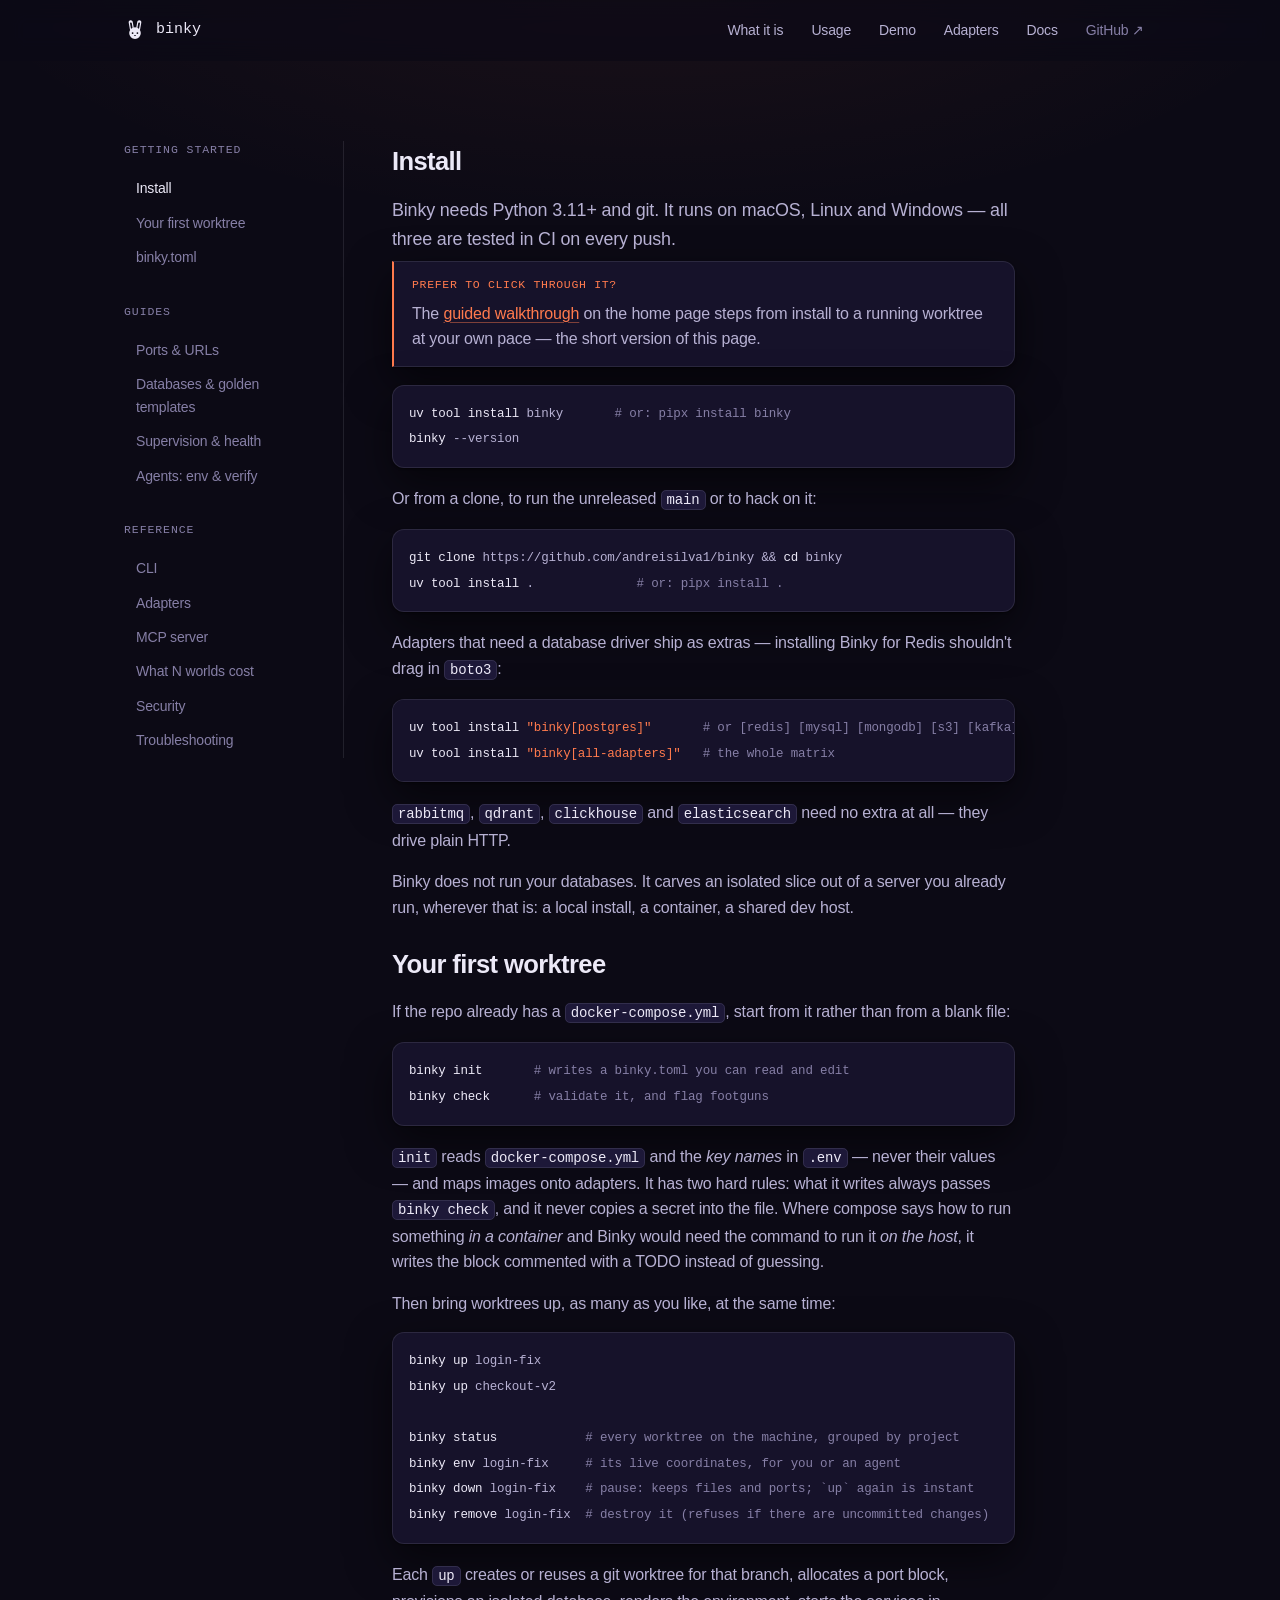
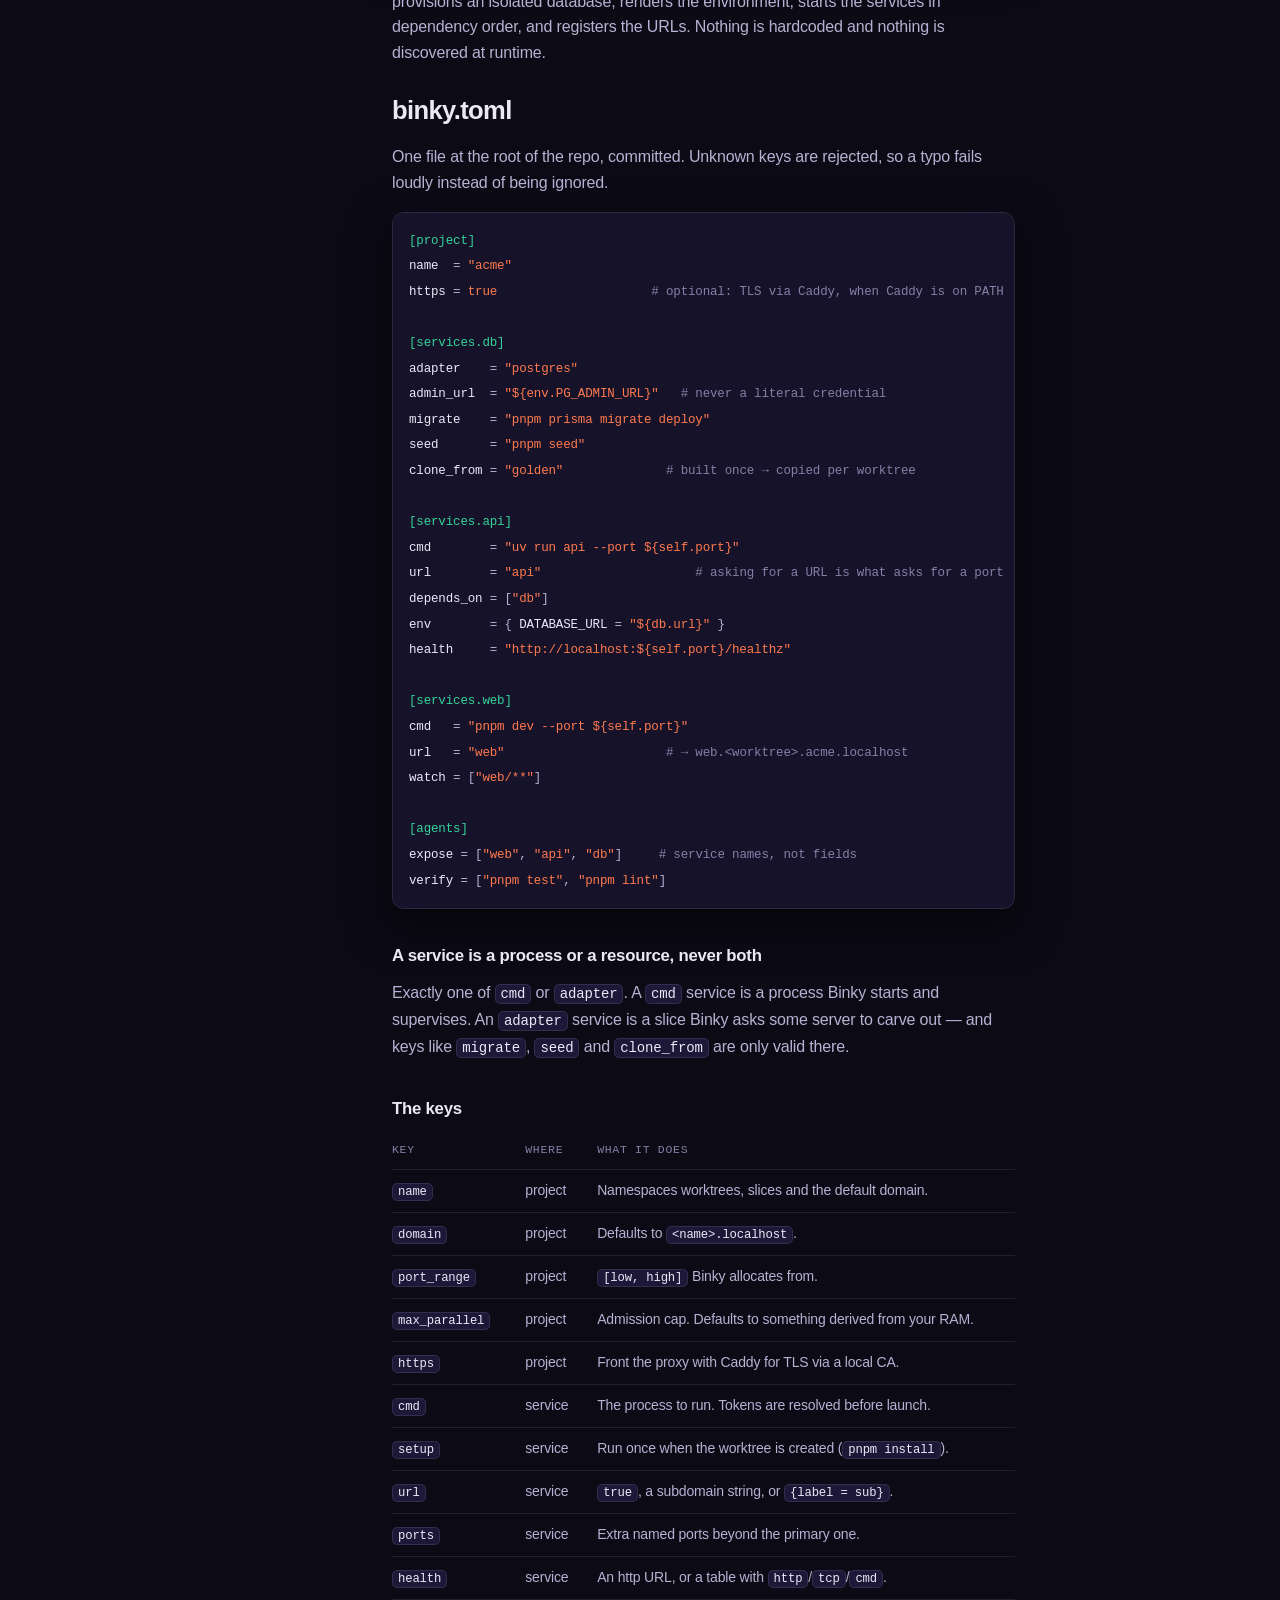
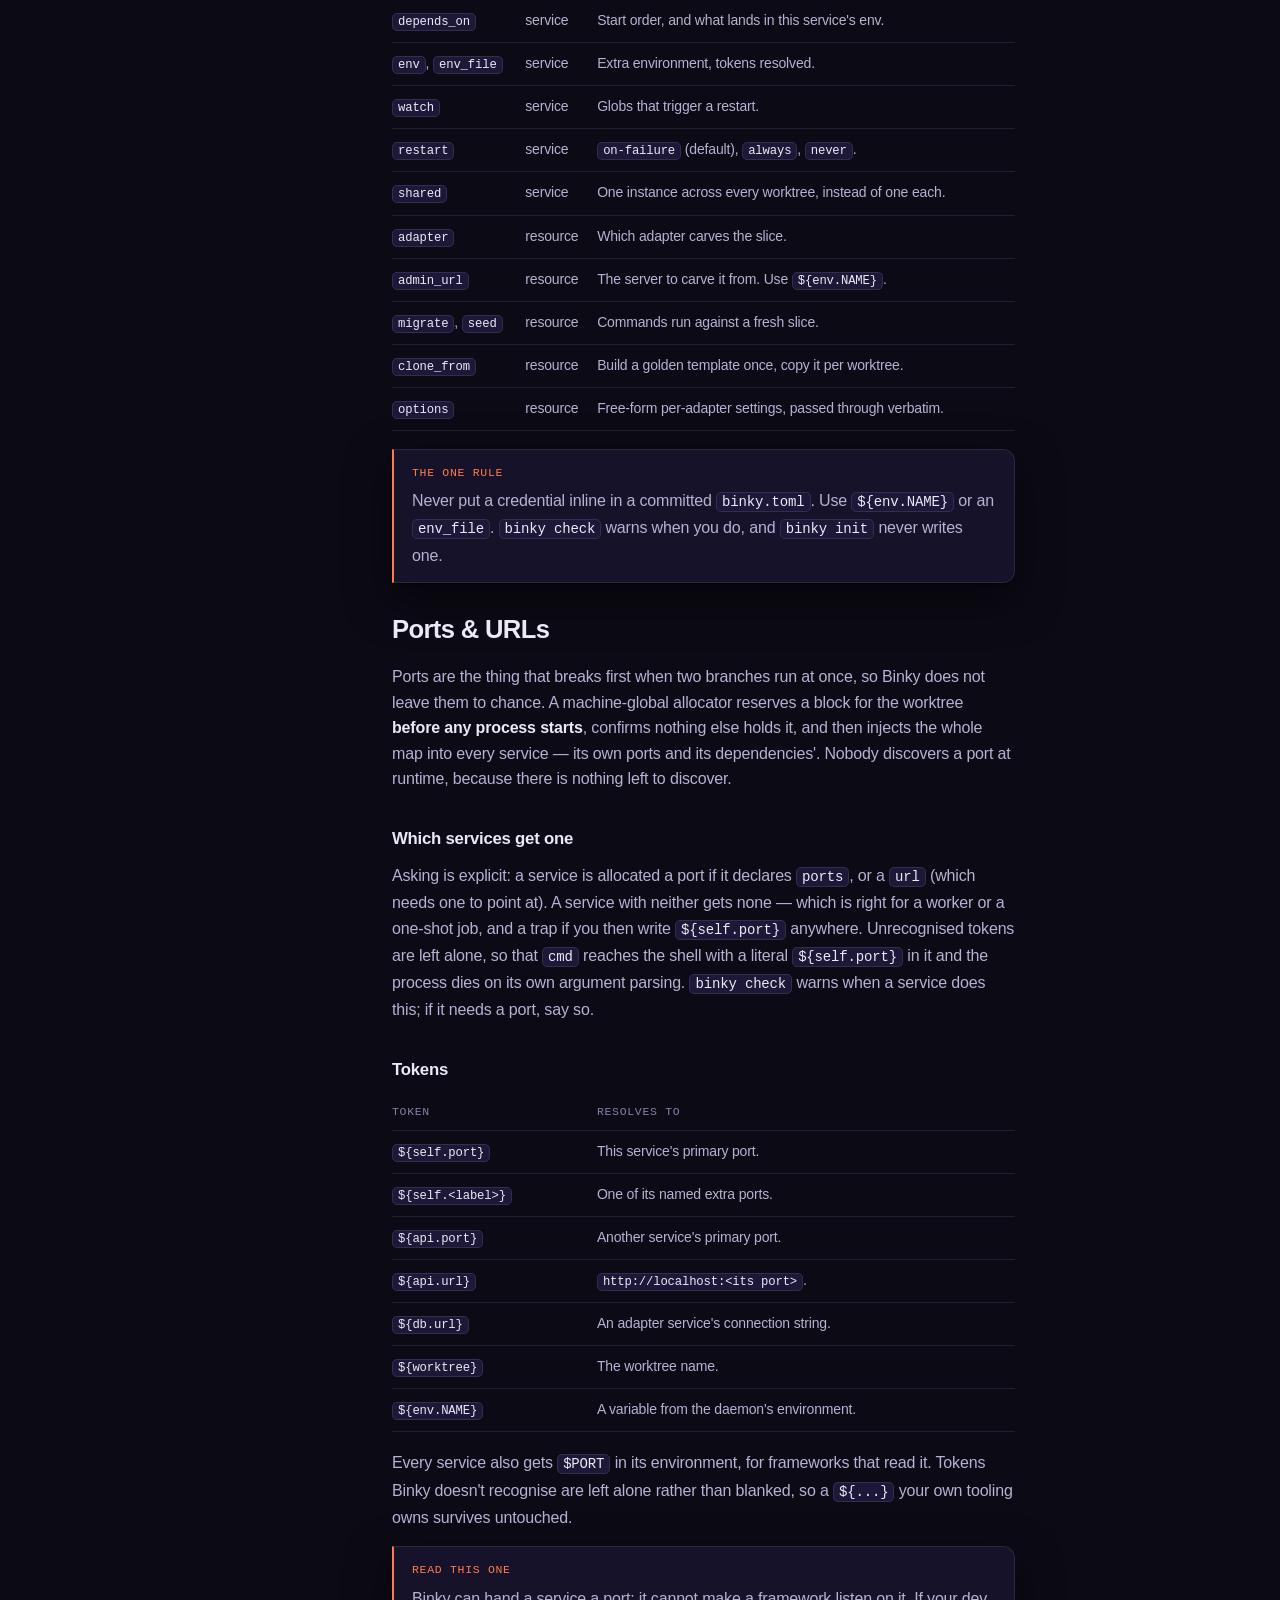
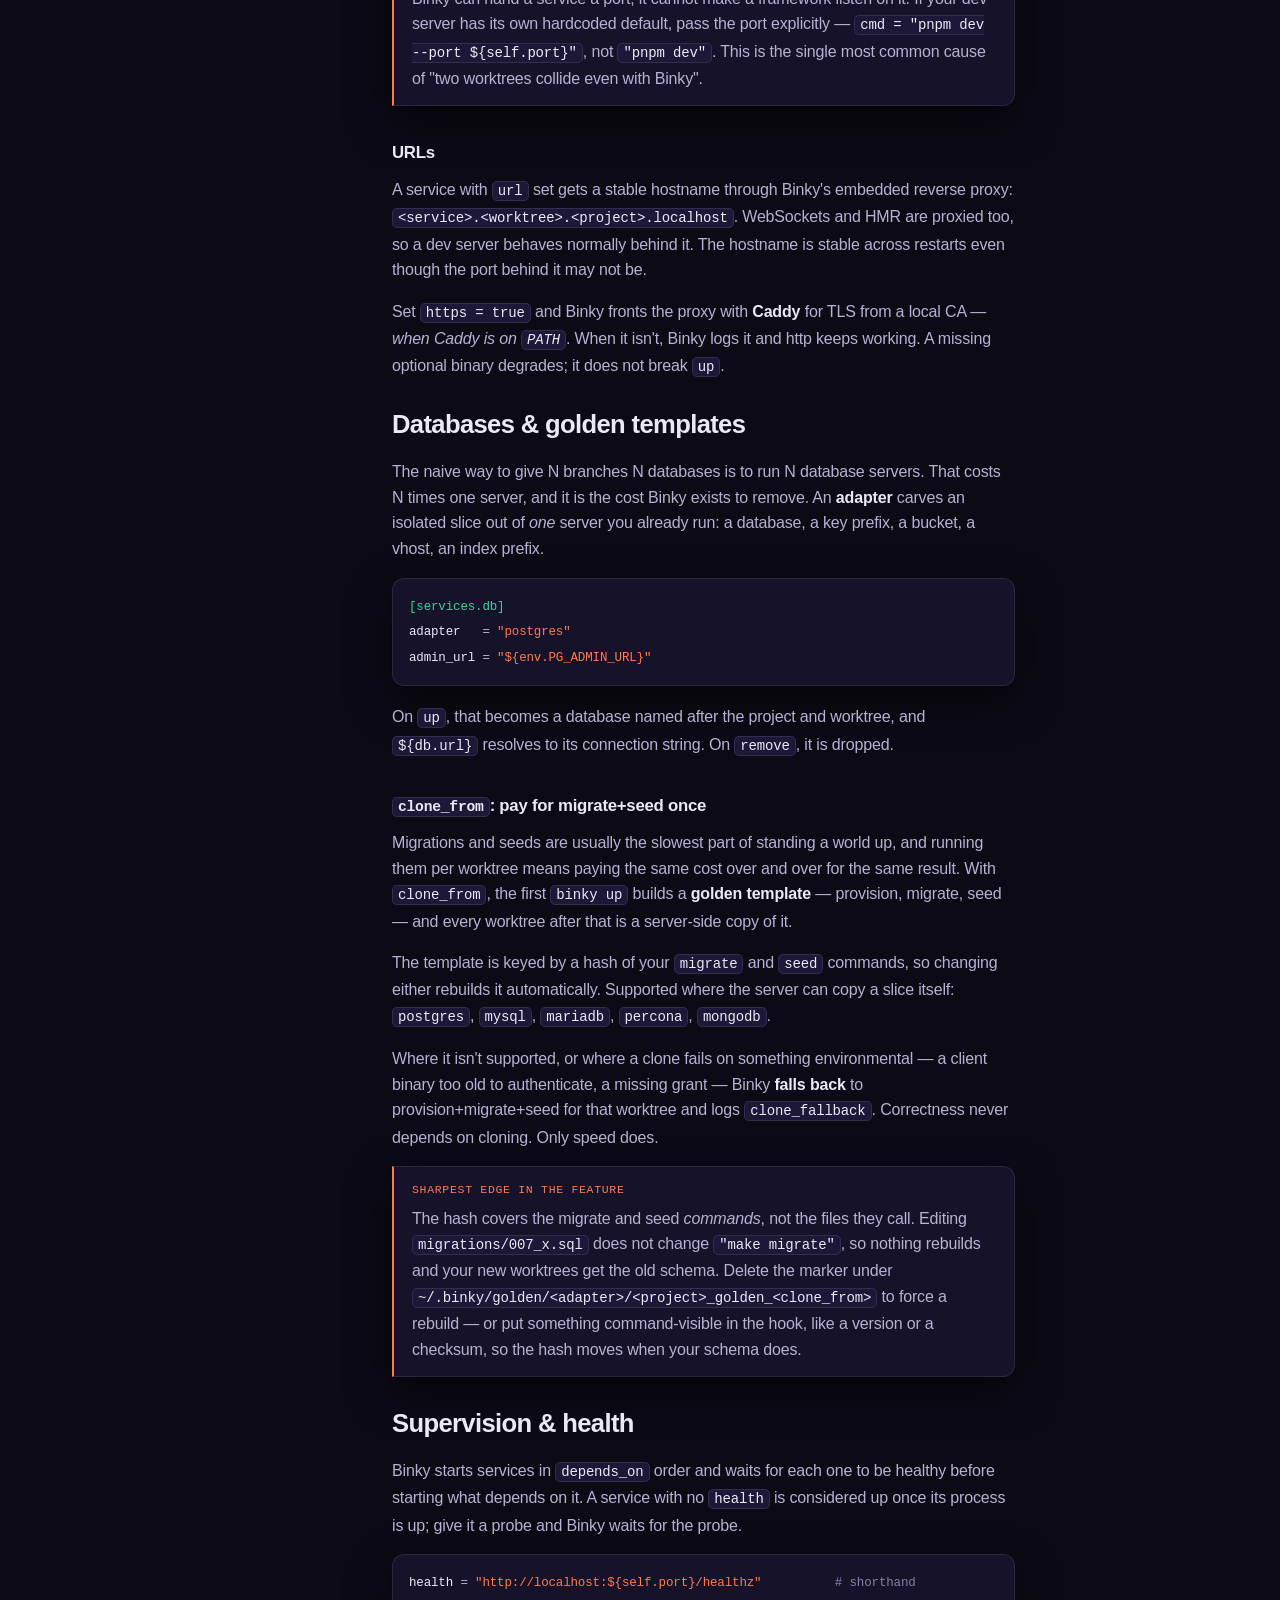
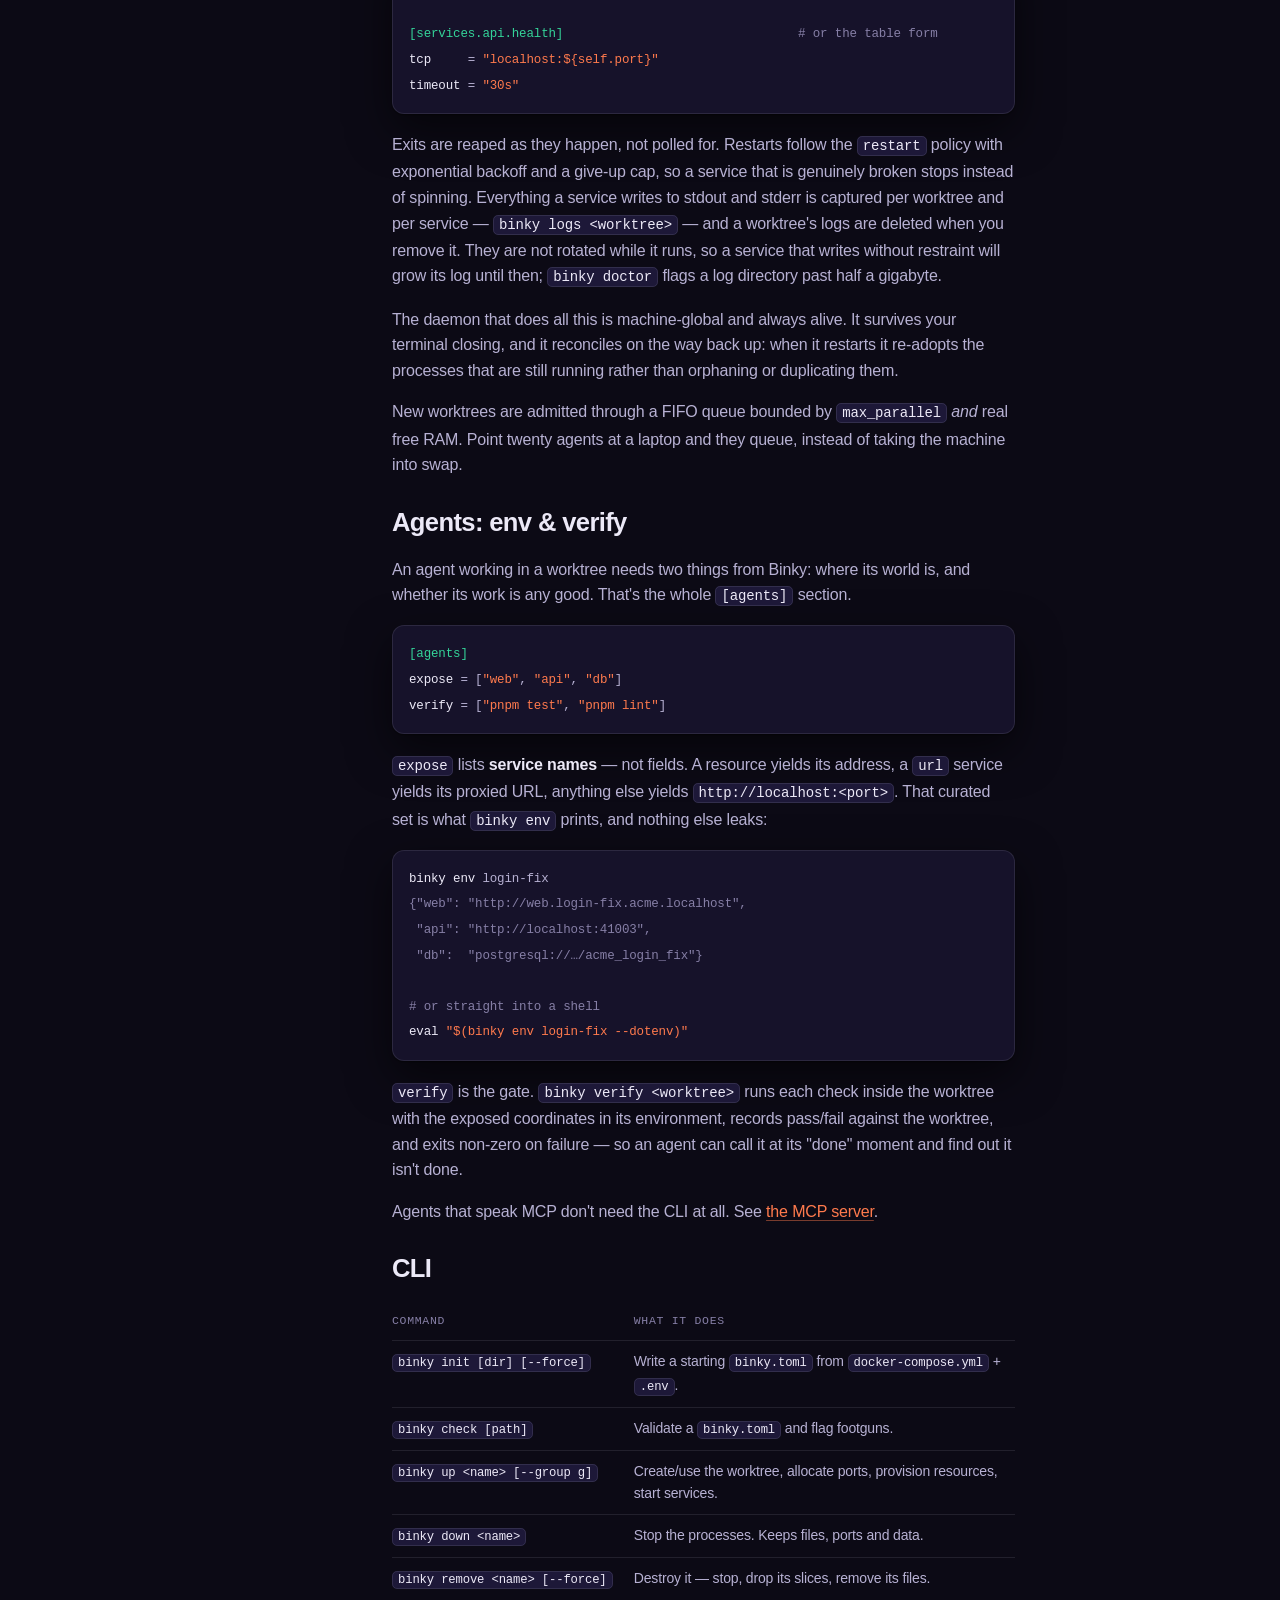
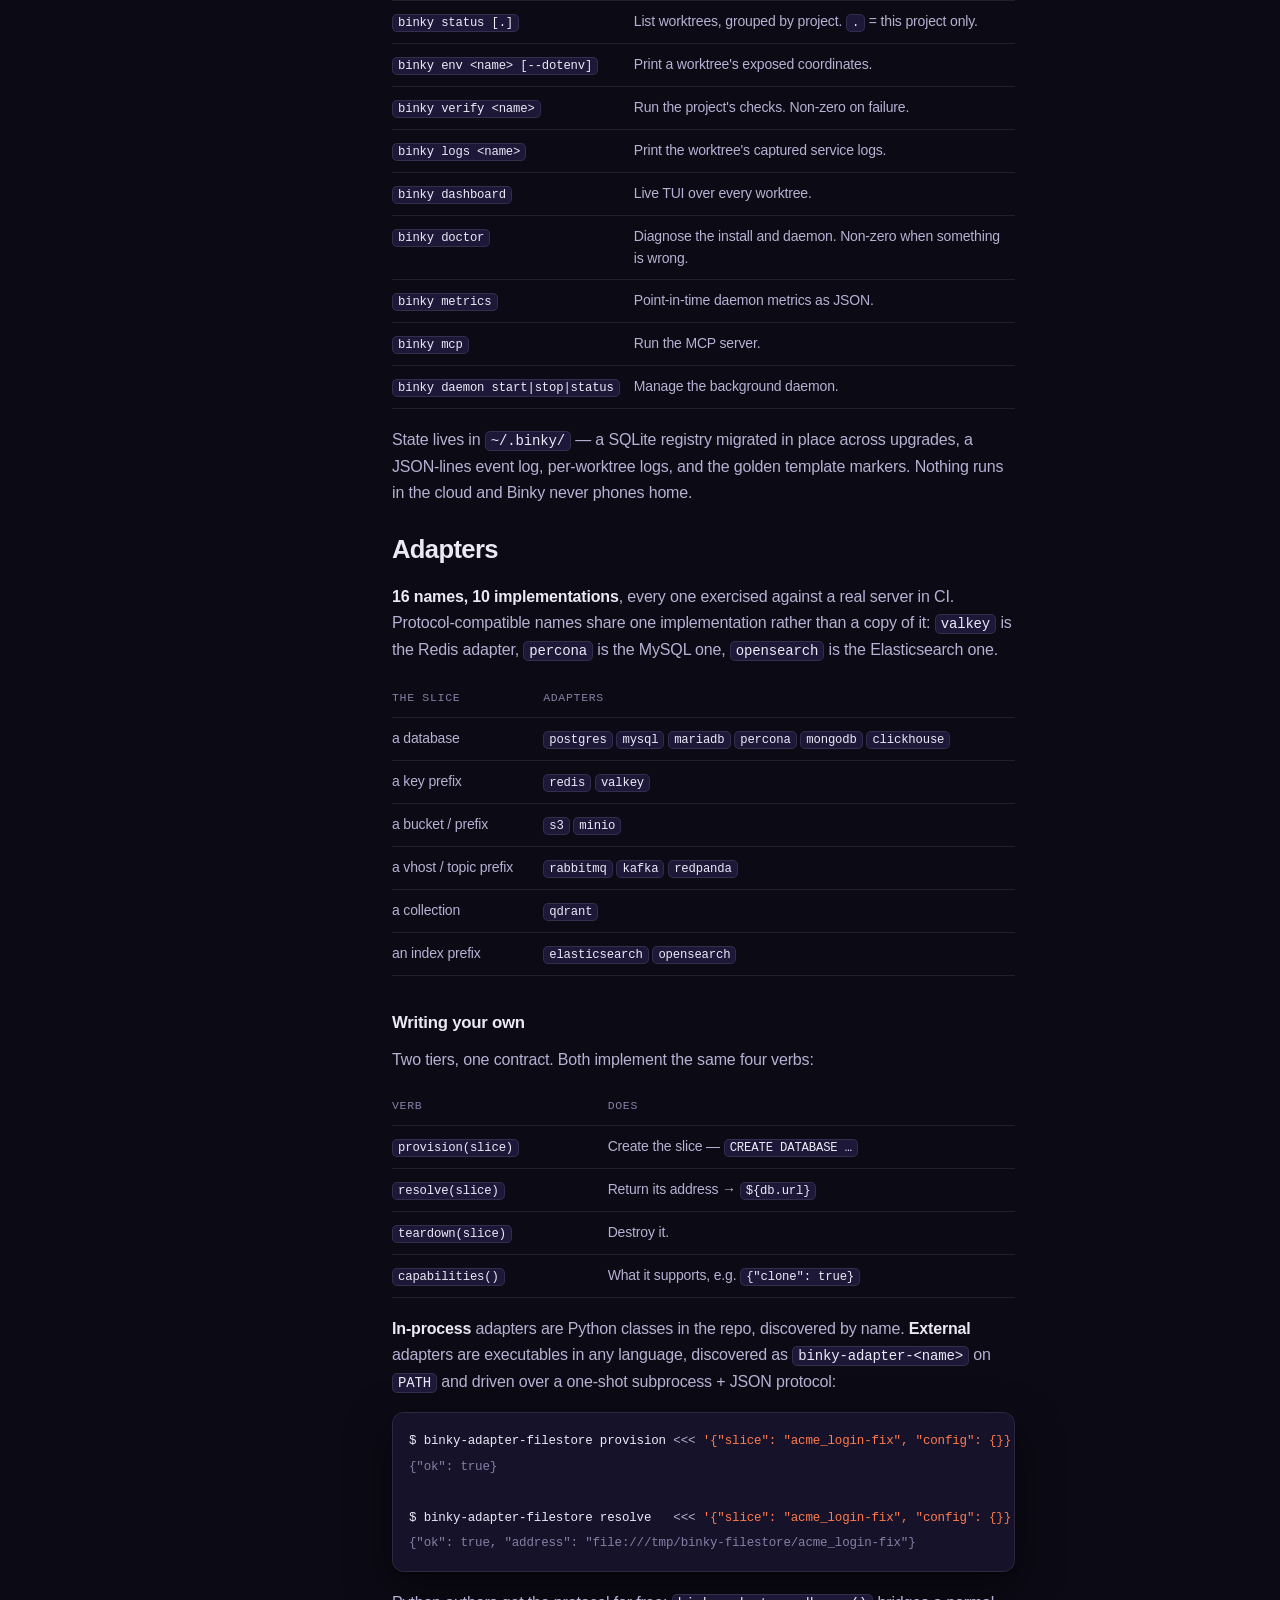
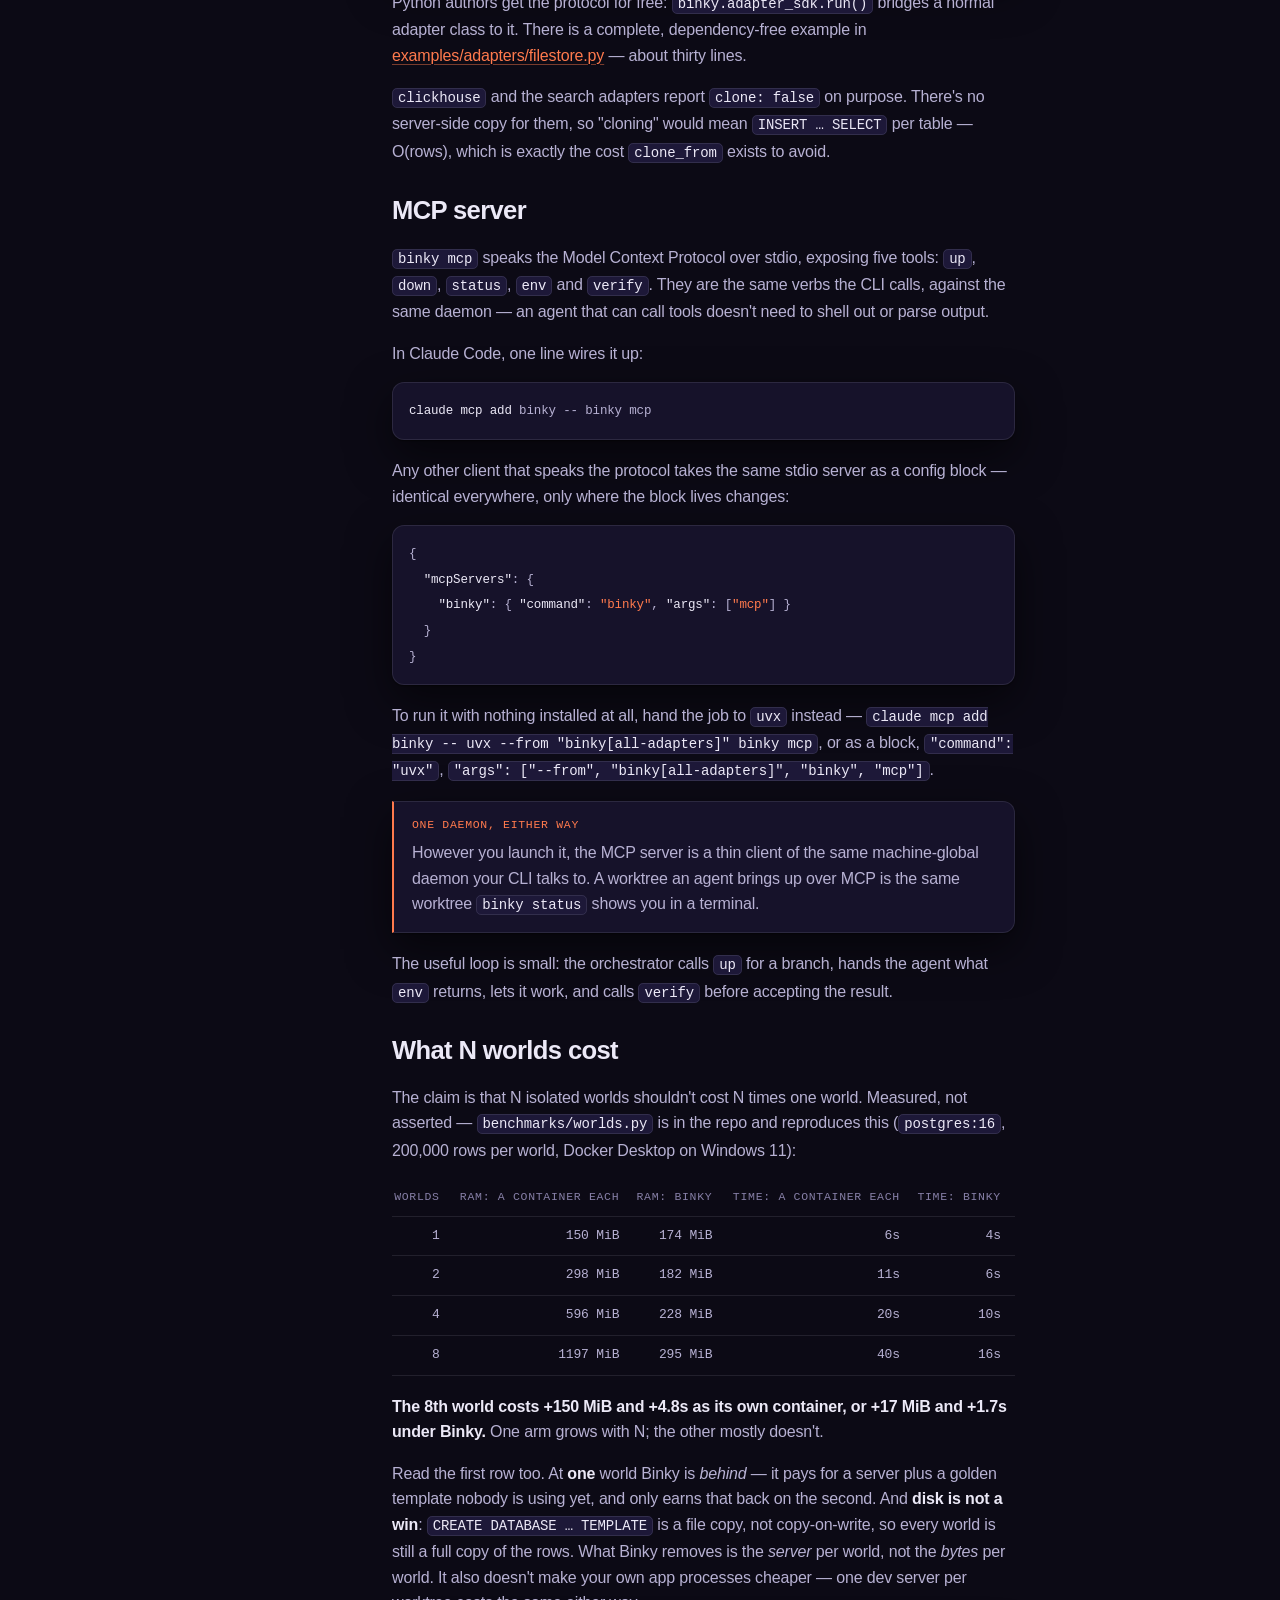
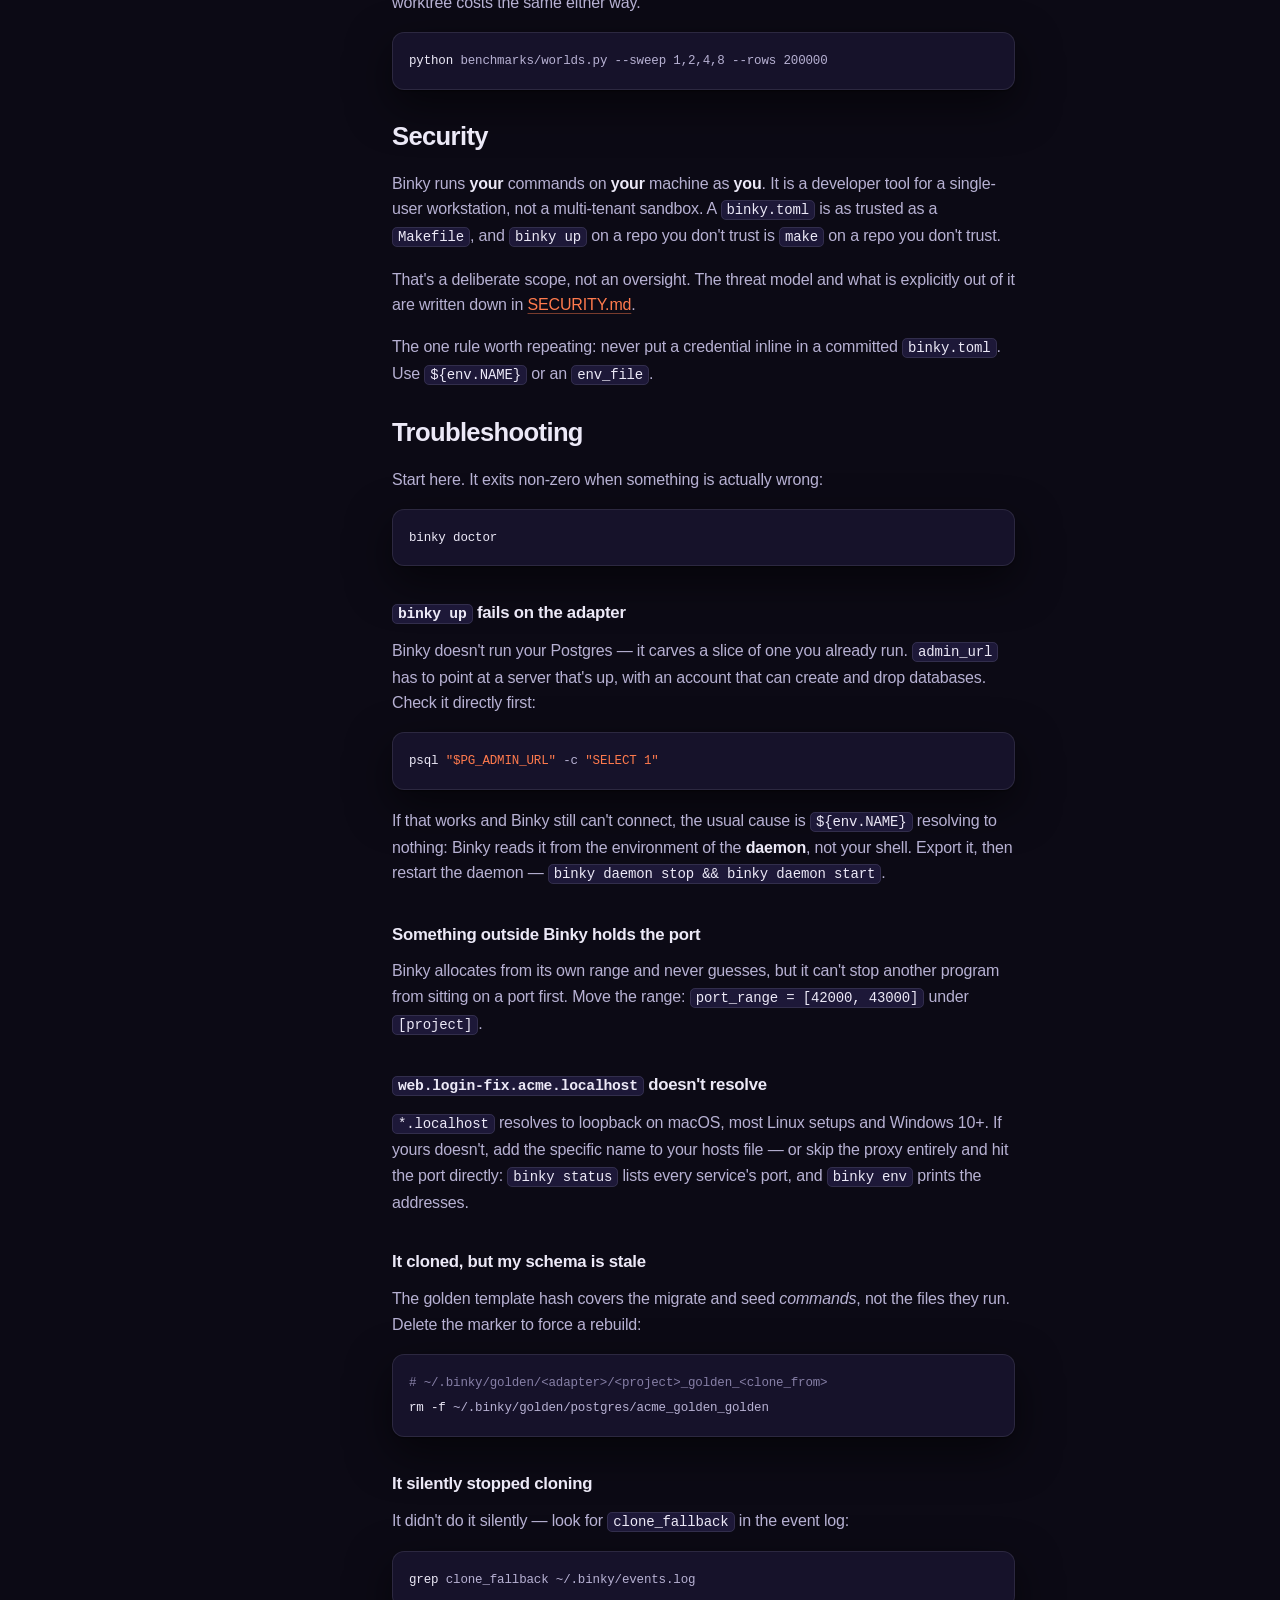
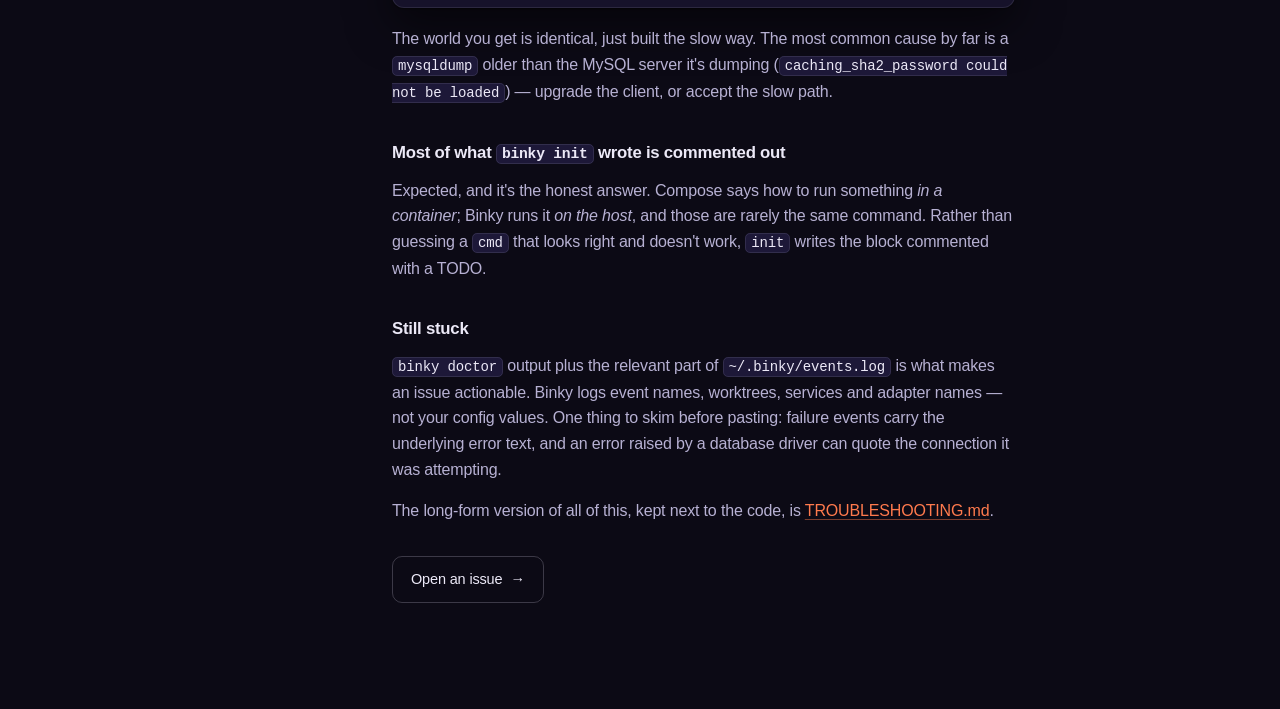
==== commit e625b81f: "fix(site): surface the demo in the nav, and make the worktree name an obvious placeholder Add "Demo"" ====
--- a/site/docs.html
+++ b/site/docs.html
@@ -20,6 +20,7 @@
     <nav class="nav-links">
       <a href="./index.html#what" class="hide-sm">What it is</a>
       <a href="./index.html#use" class="hide-sm">Usage</a>
+      <a href="./index.html#demo" class="hide-sm">Demo</a>
       <a href="./index.html#adapters" class="hide-sm">Adapters</a>
       <a href="./docs.html">Docs</a>
       <a href="https://github.com/andreisilva1/binky" class="gh" rel="noopener">GitHub&nbsp;↗</a>
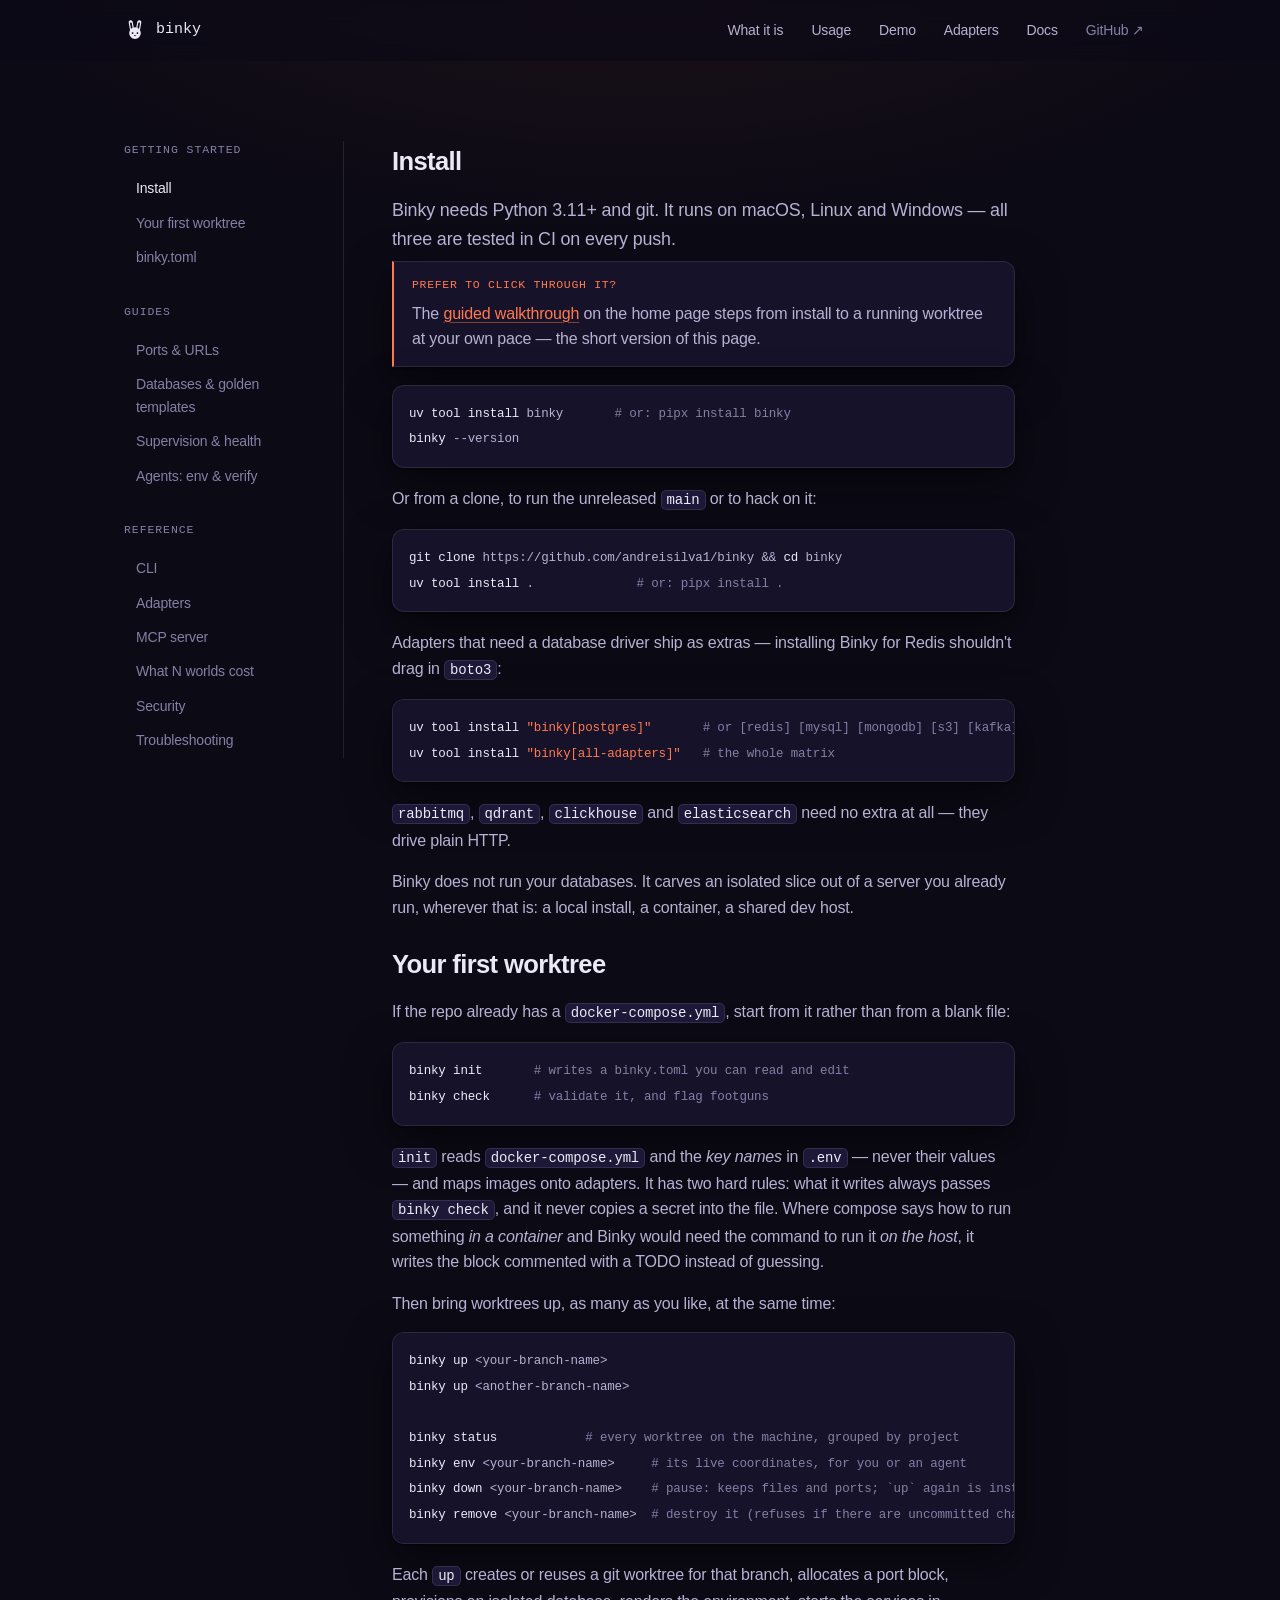
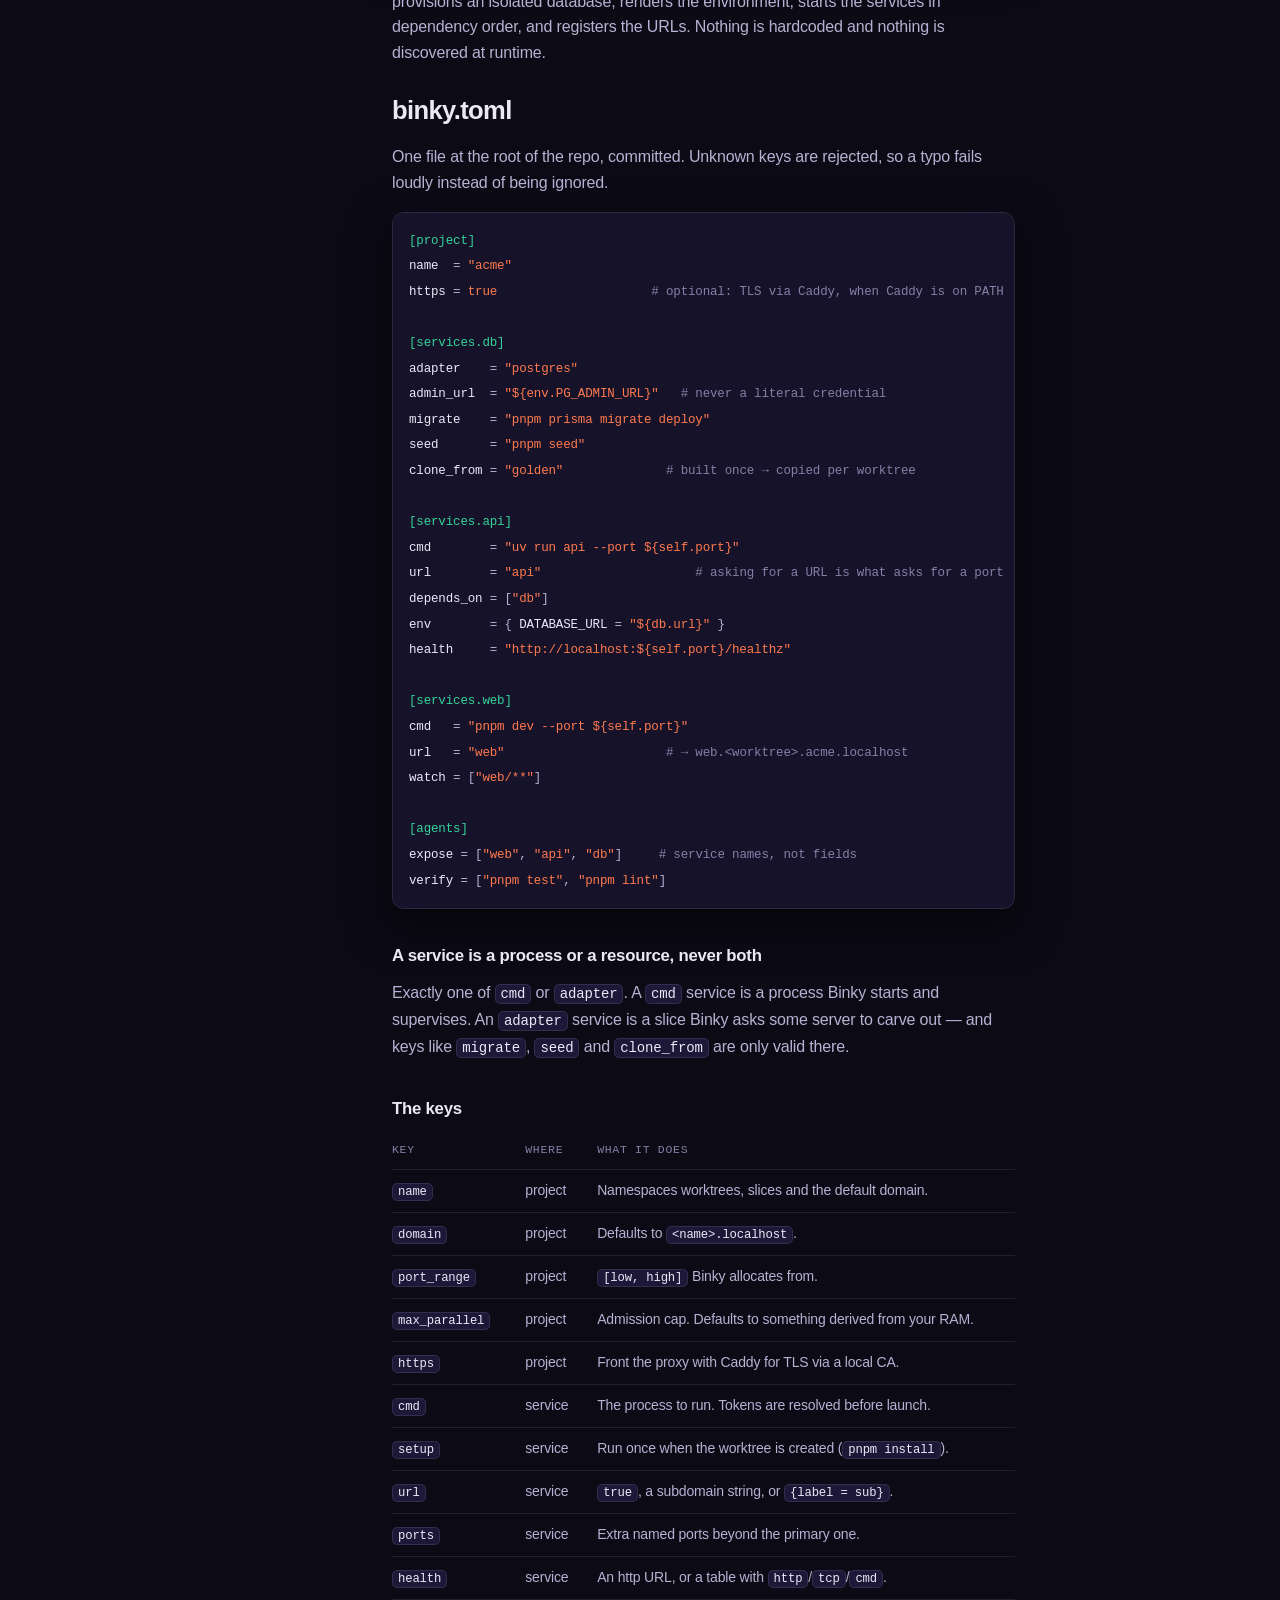
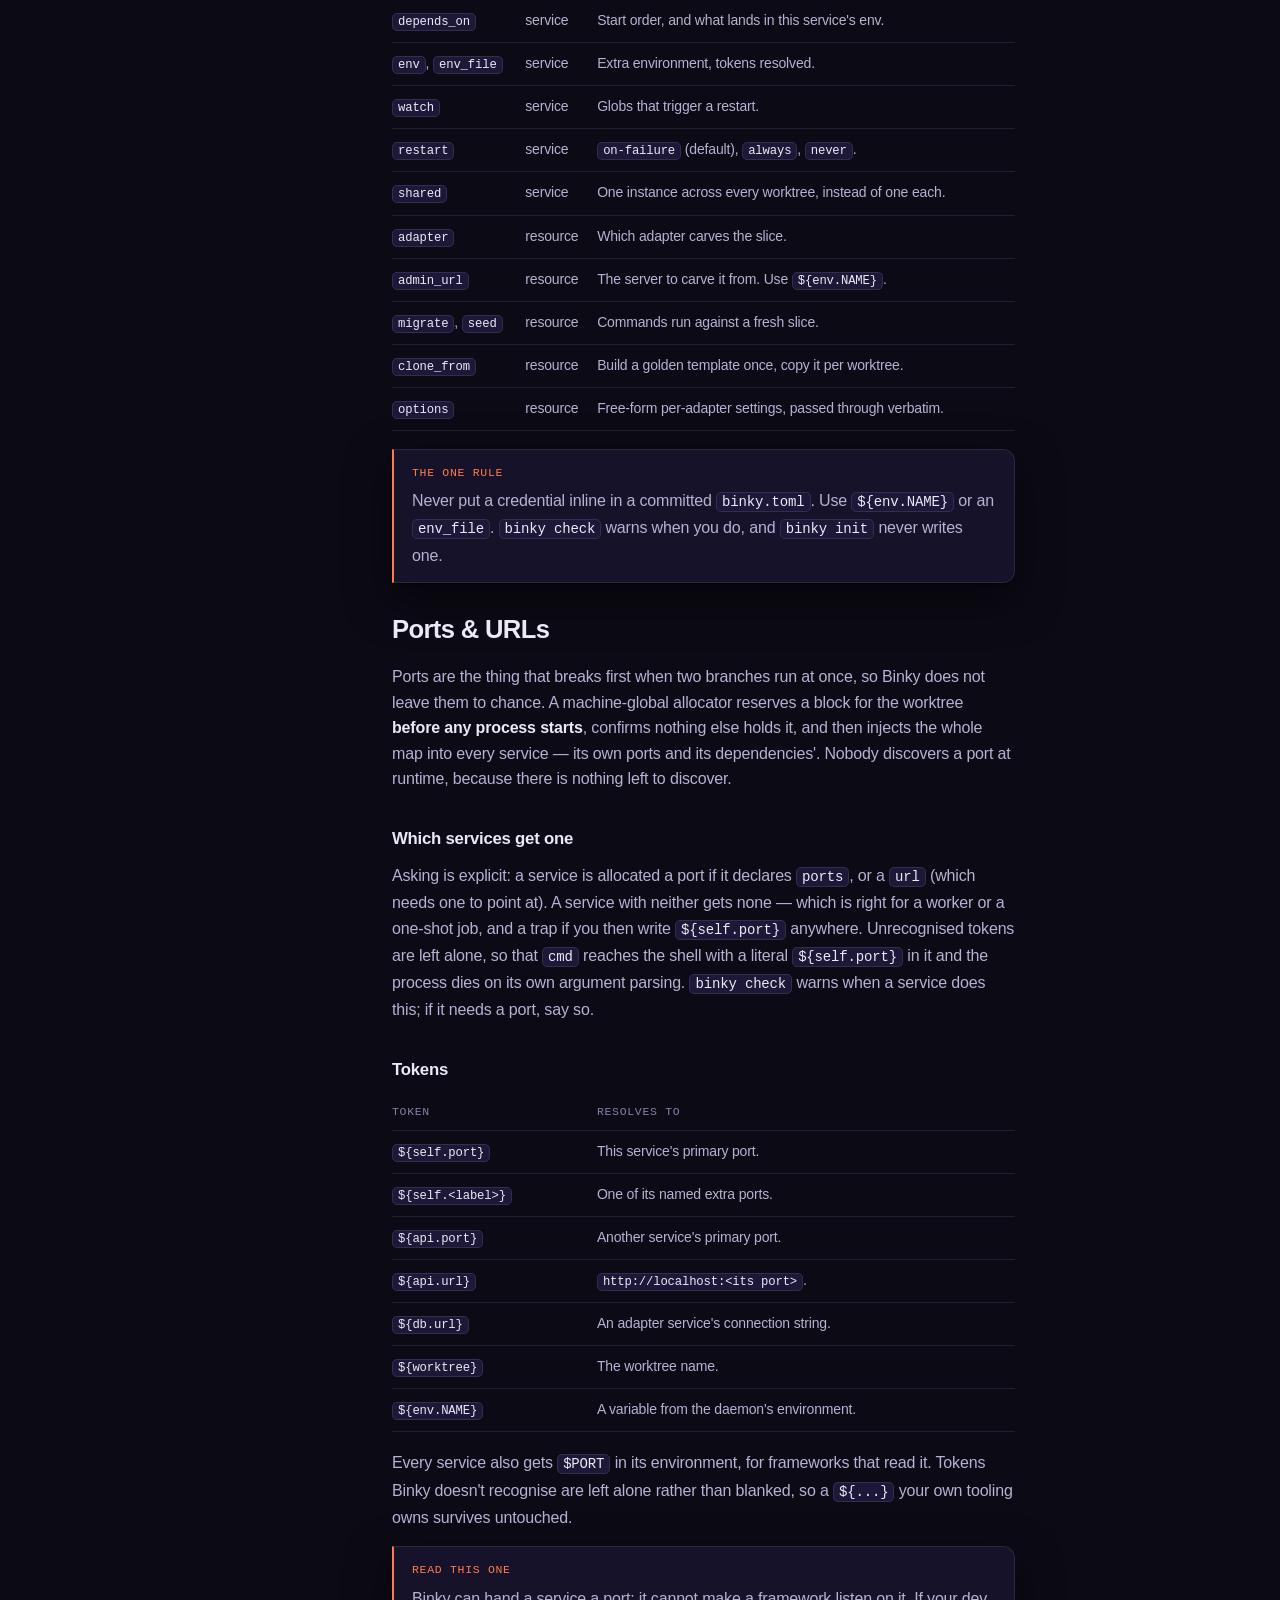
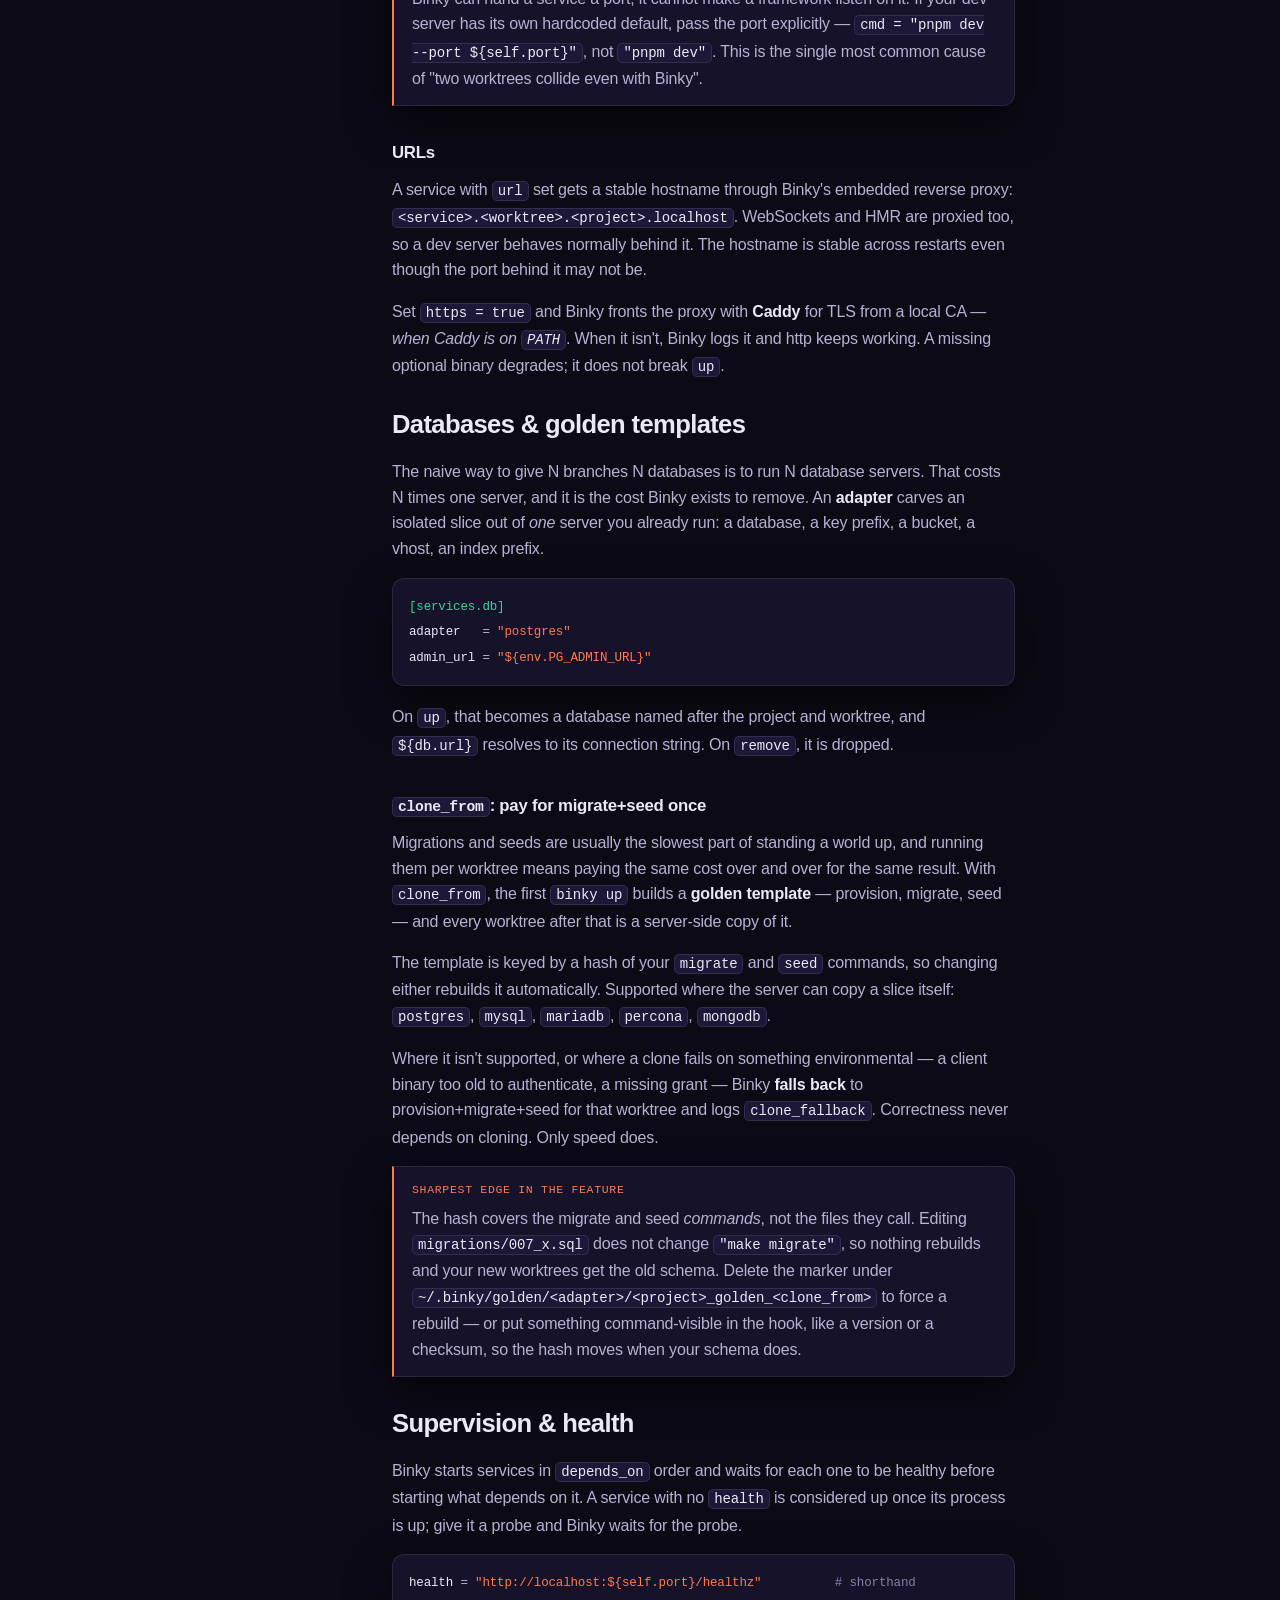
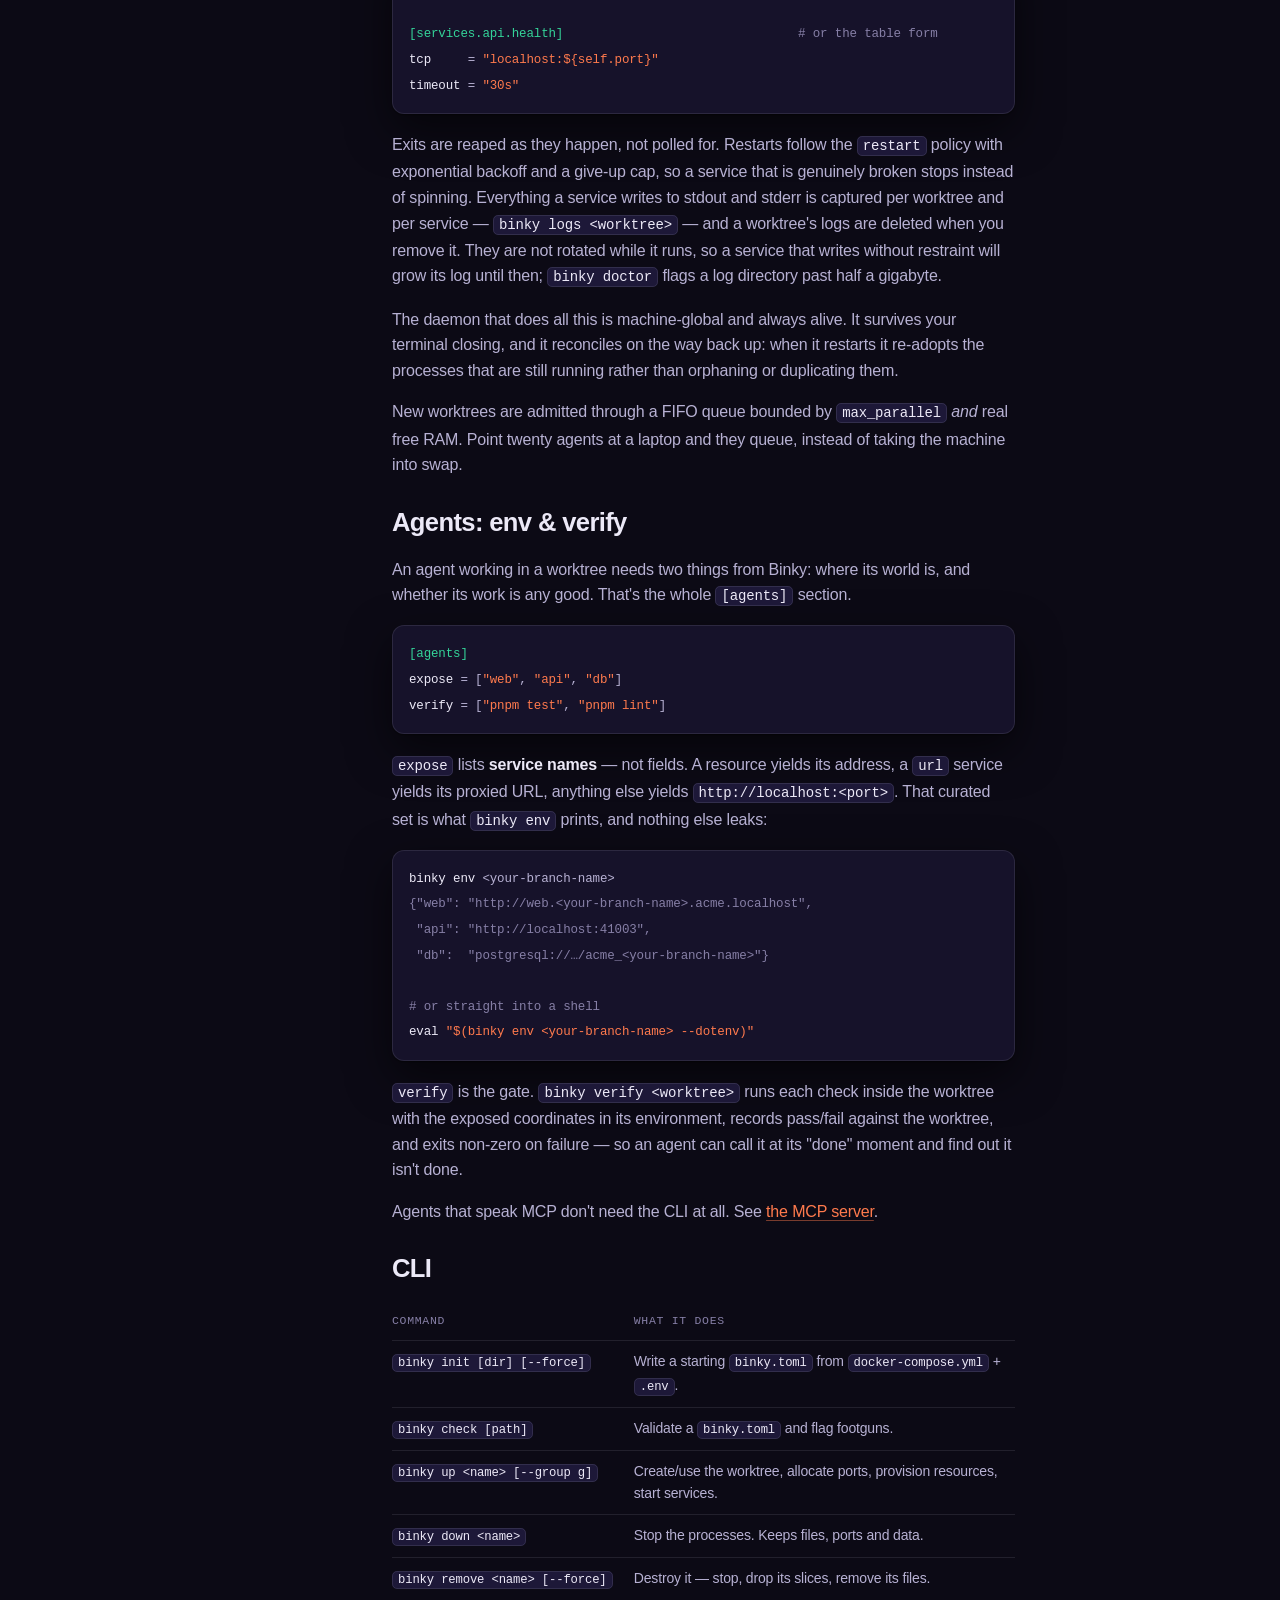
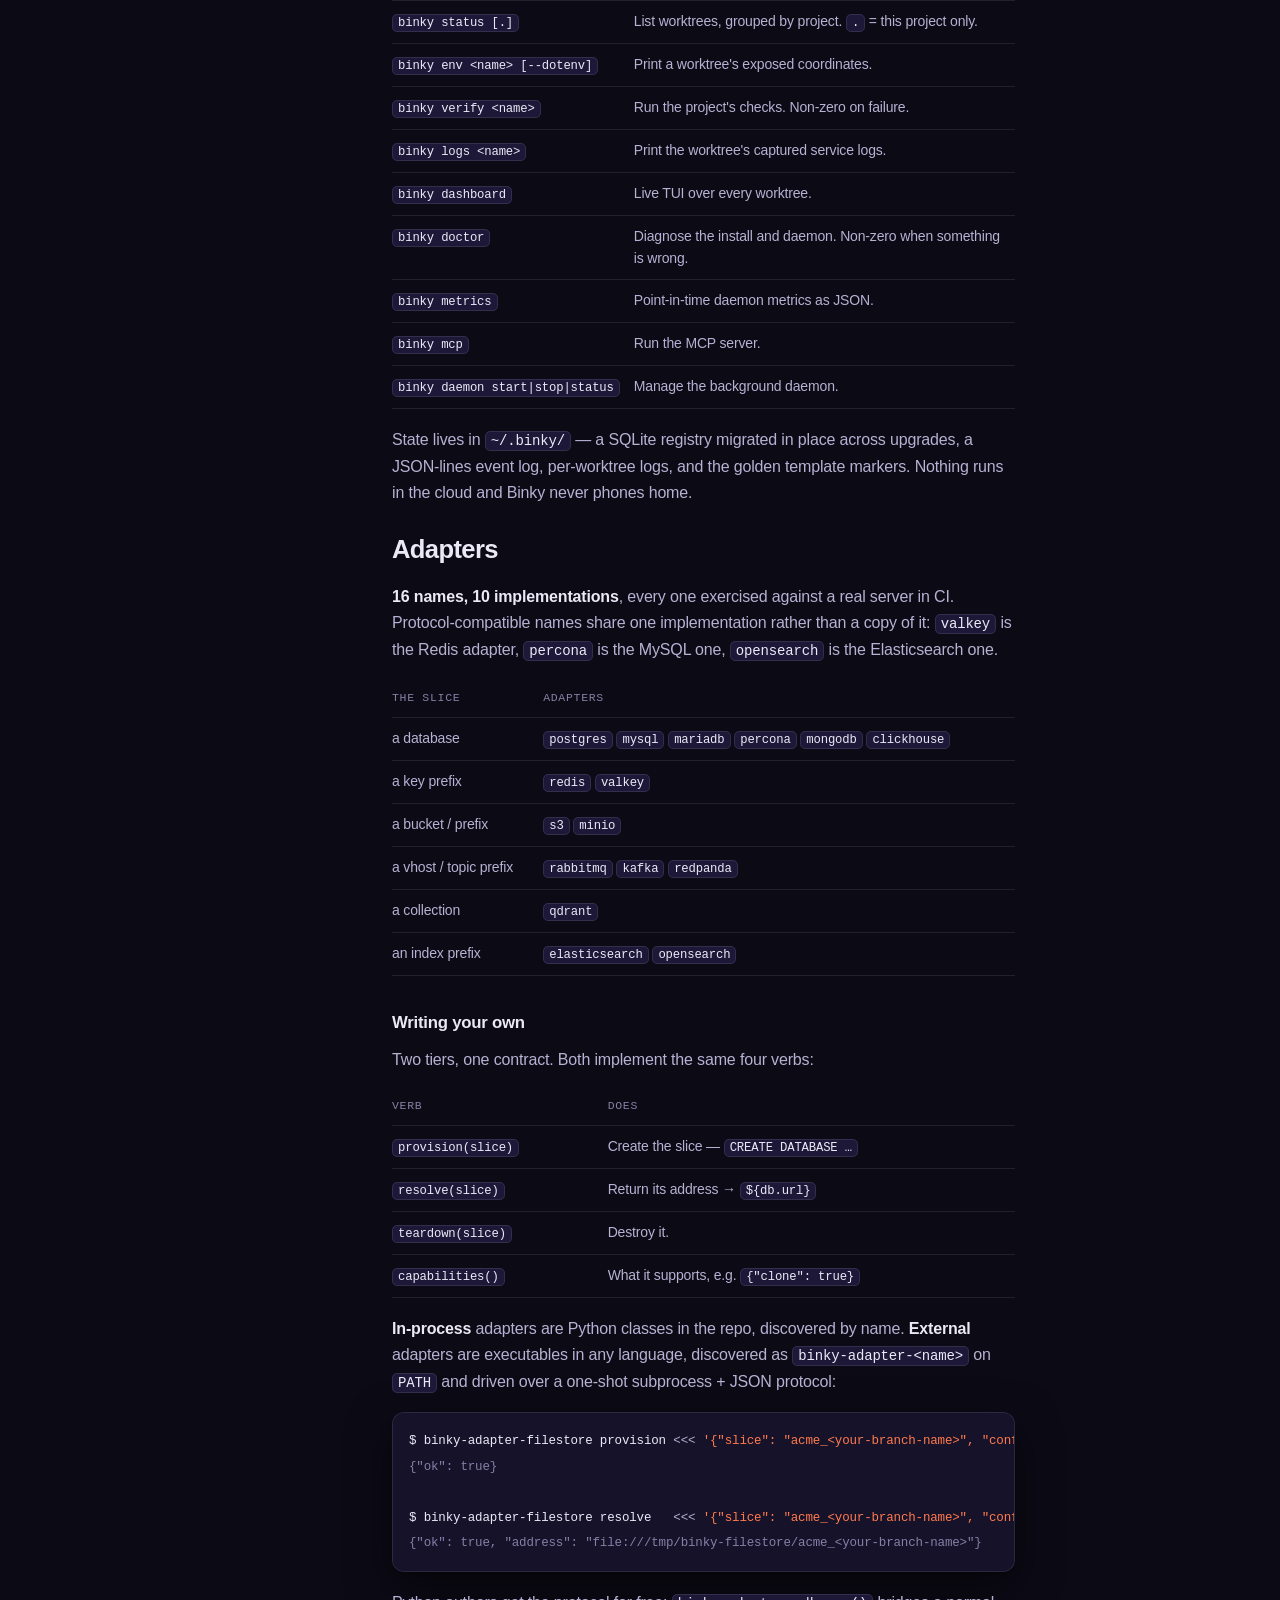
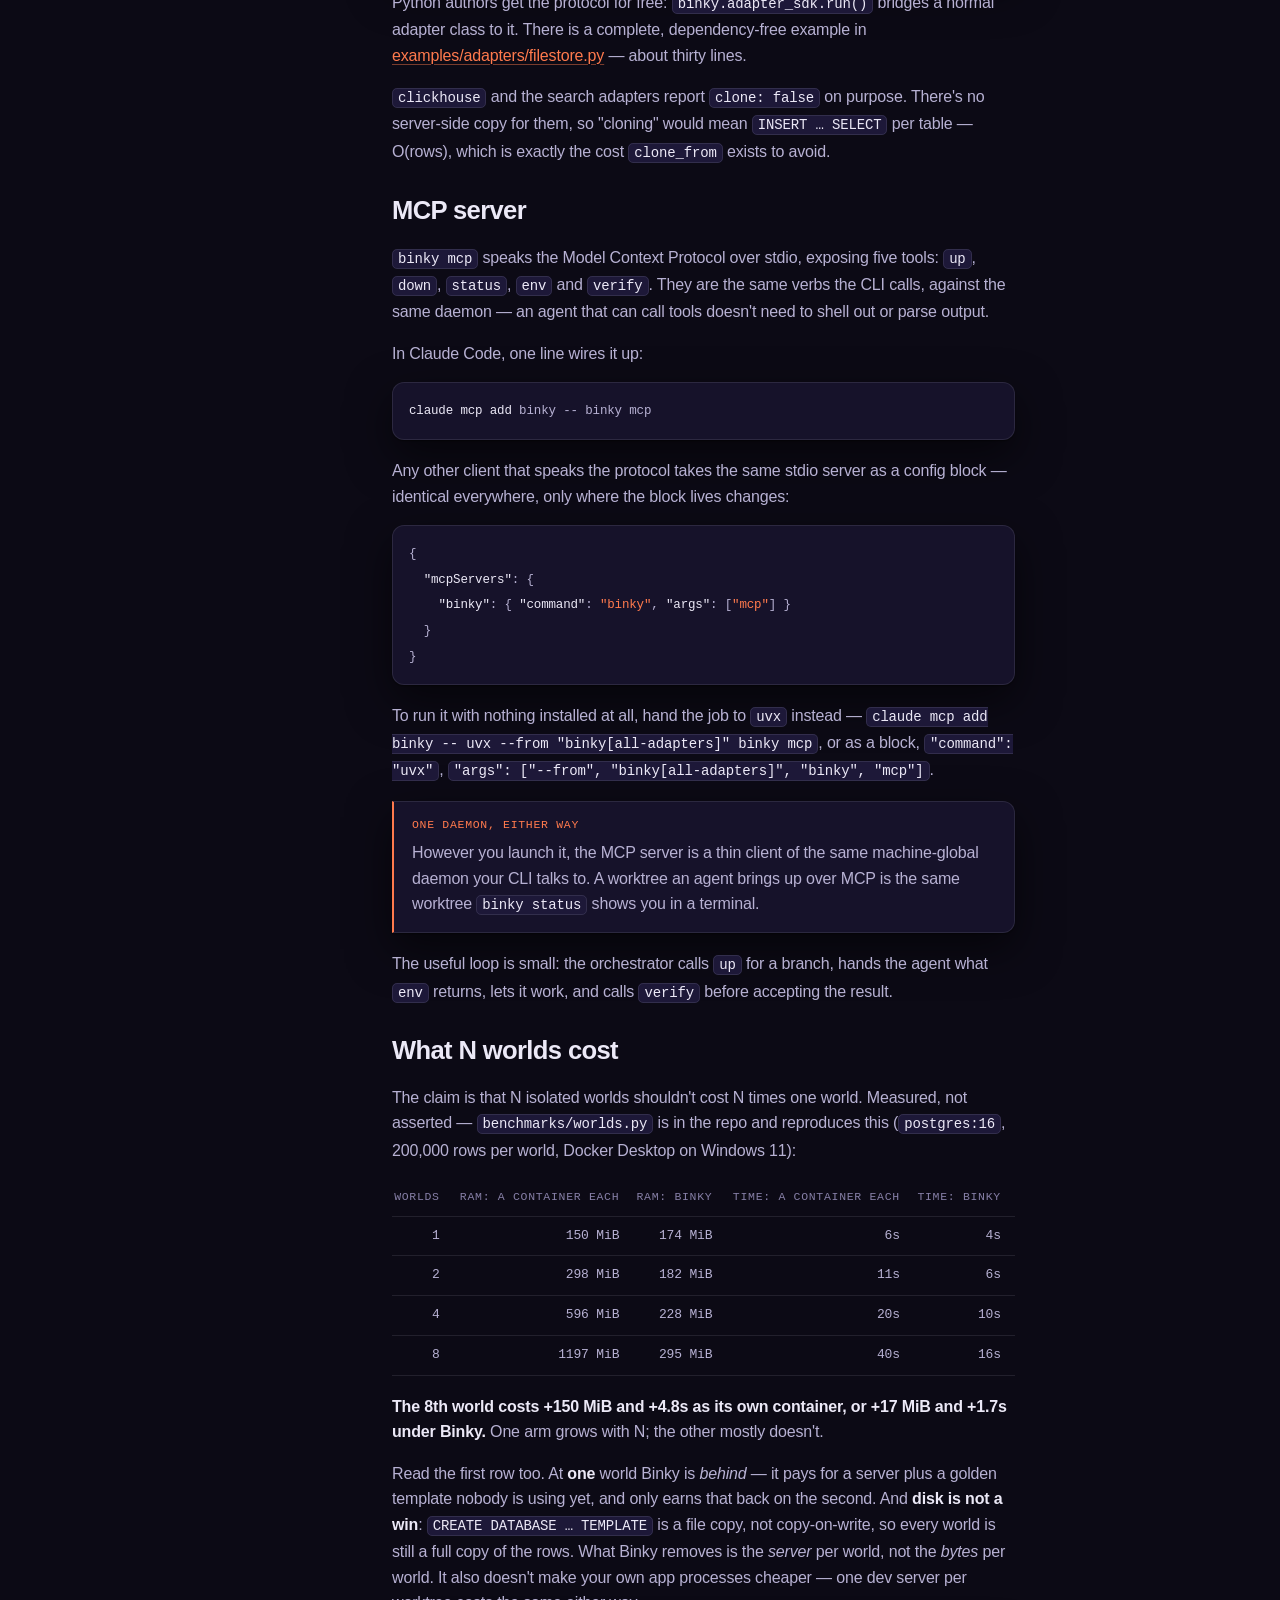
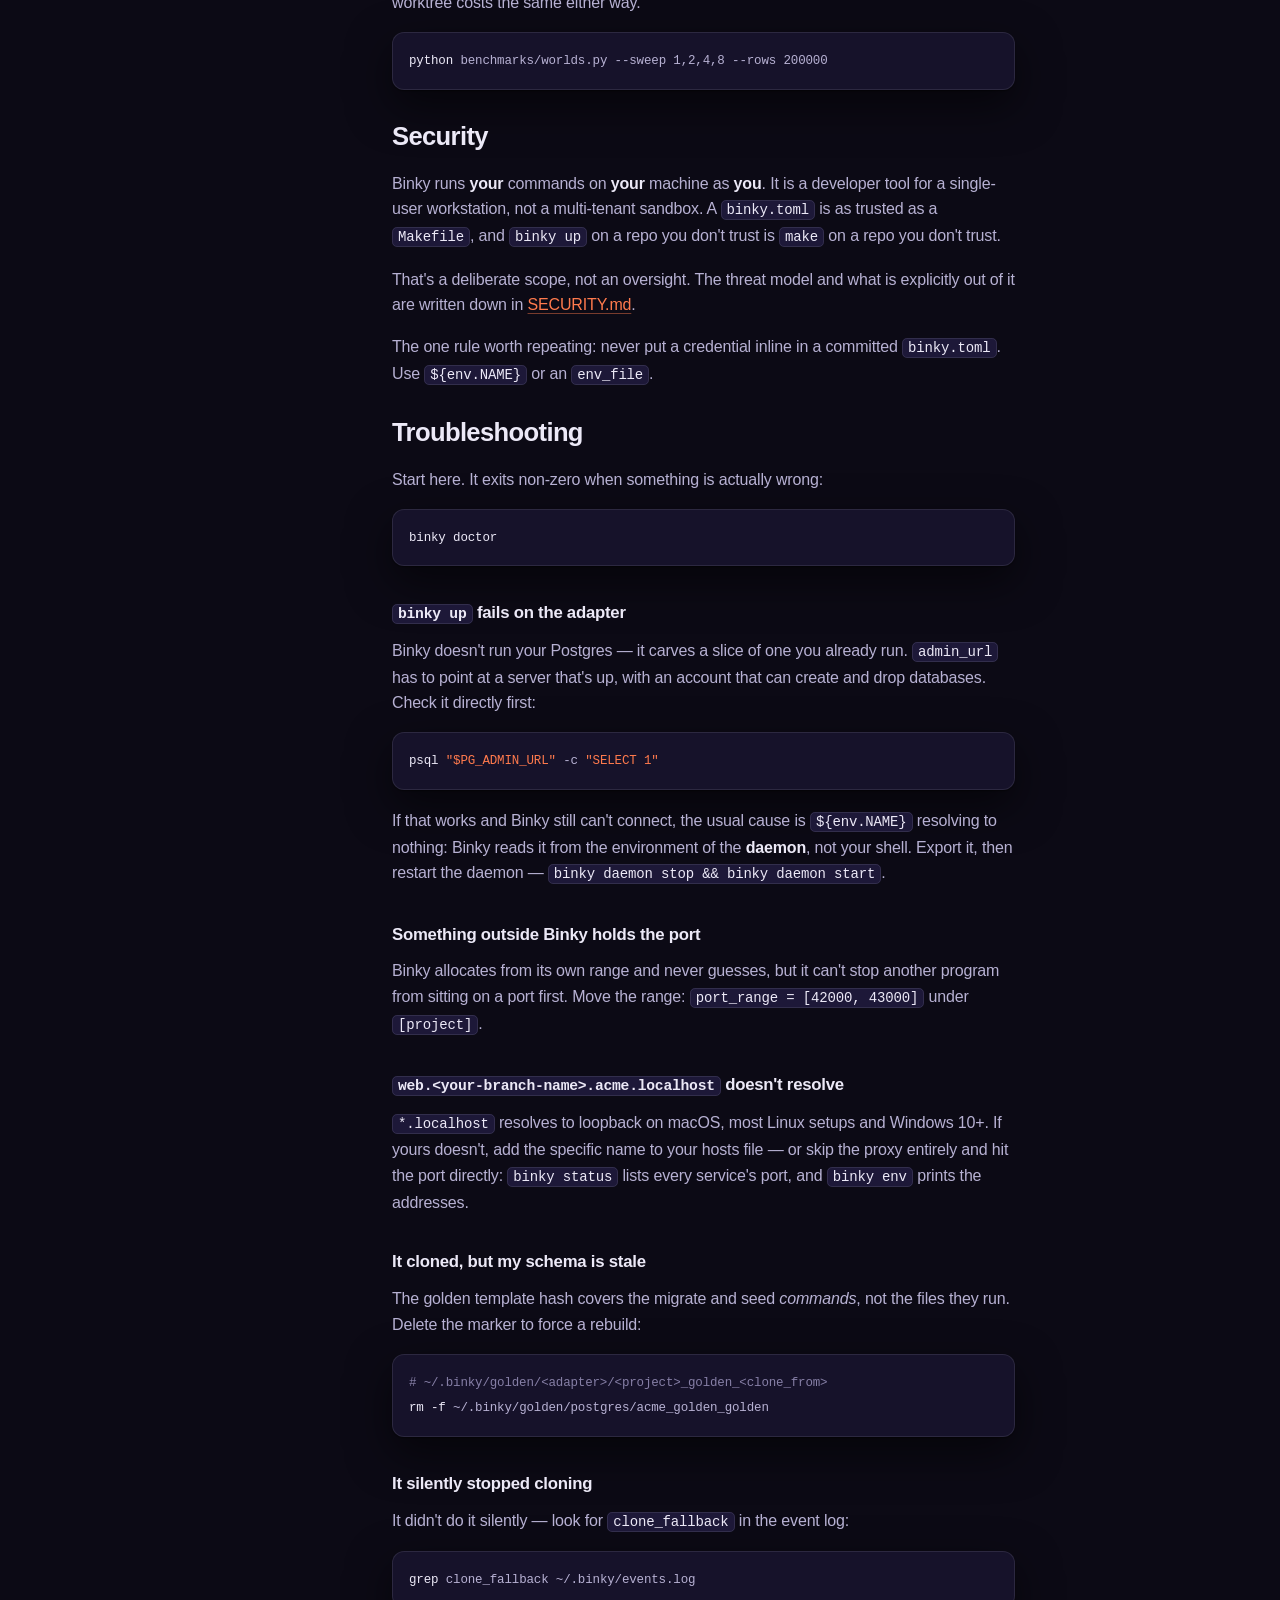
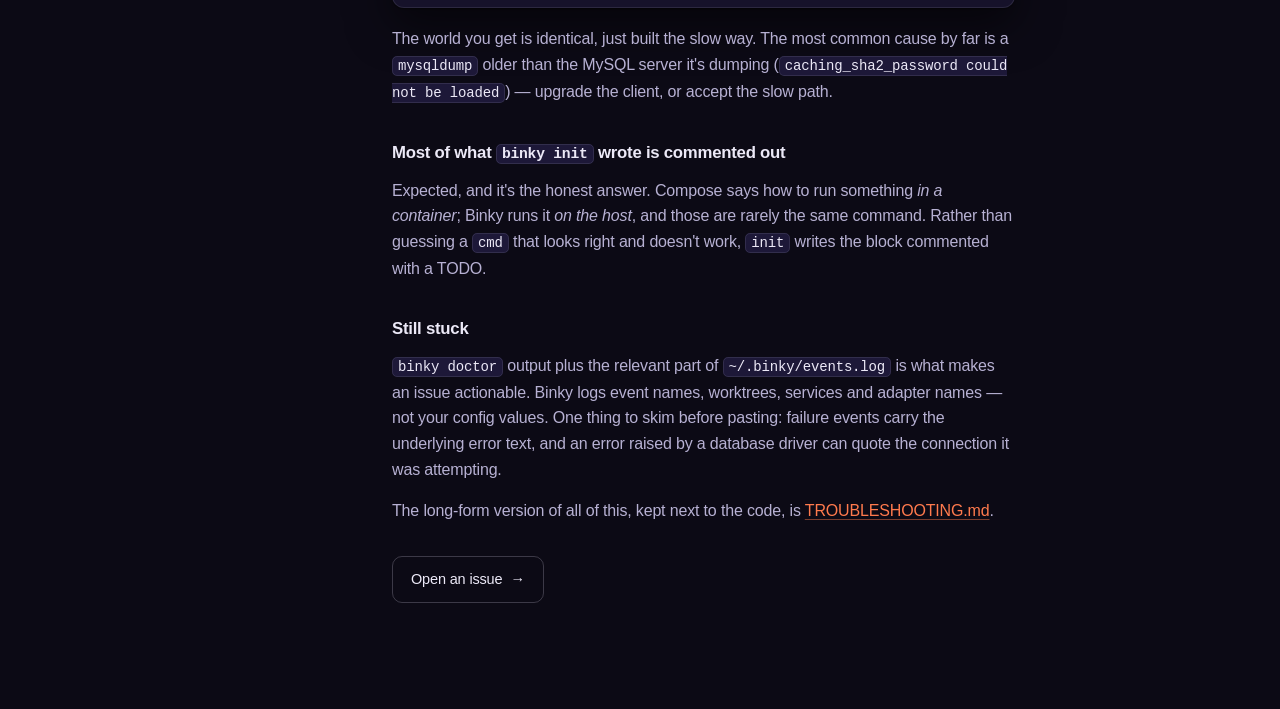
==== commit 7472f28a: "docs(site): use literal <…> placeholders for worktree names throughout the docs The worked example r" ====
--- a/site/docs.html
+++ b/site/docs.html
@@ -109,13 +109,13 @@
           commented with a TODO instead of guessing.
         </p>
         <p>Then bring worktrees up, as many as you like, at the same time:</p>
-<pre><code><span class="tok-cmd">binky up</span> login-fix
-<span class="tok-cmd">binky up</span> checkout-v2
+<pre><code><span class="tok-cmd">binky up</span> &lt;your-branch-name&gt;
+<span class="tok-cmd">binky up</span> &lt;another-branch-name&gt;
 
 <span class="tok-cmd">binky status</span>            <span class="tok-cmt"># every worktree on the machine, grouped by project</span>
-<span class="tok-cmd">binky env</span> login-fix     <span class="tok-cmt"># its live coordinates, for you or an agent</span>
-<span class="tok-cmd">binky down</span> login-fix    <span class="tok-cmt"># pause: keeps files and ports; `up` again is instant</span>
-<span class="tok-cmd">binky remove</span> login-fix  <span class="tok-cmt"># destroy it (refuses if there are uncommitted changes)</span>
+<span class="tok-cmd">binky env</span> &lt;your-branch-name&gt;     <span class="tok-cmt"># its live coordinates, for you or an agent</span>
+<span class="tok-cmd">binky down</span> &lt;your-branch-name&gt;    <span class="tok-cmt"># pause: keeps files and ports; `up` again is instant</span>
+<span class="tok-cmd">binky remove</span> &lt;your-branch-name&gt;  <span class="tok-cmt"># destroy it (refuses if there are uncommitted changes)</span>
 </code></pre>
         <p>
           Each <code>up</code> creates or reuses a git worktree for that branch, allocates a port
@@ -380,13 +380,13 @@
           <code>http://localhost:&lt;port&gt;</code>. That curated set is what
           <code>binky env</code> prints, and nothing else leaks:
         </p>
-<pre><code><span class="tok-cmd">binky env</span> login-fix
-<span class="tok-out">{"web": "http://web.login-fix.acme.localhost",
+<pre><code><span class="tok-cmd">binky env</span> &lt;your-branch-name&gt;
+<span class="tok-out">{"web": "http://web.&lt;your-branch-name&gt;.acme.localhost",
  "api": "http://localhost:41003",
- "db":  "postgresql://…/acme_login_fix"}</span>
+ "db":  "postgresql://…/acme_&lt;your-branch-name&gt;"}</span>
 
 <span class="tok-cmt"># or straight into a shell</span>
-<span class="tok-cmd">eval</span> <span class="tok-str">"$(binky env login-fix --dotenv)"</span>
+<span class="tok-cmd">eval</span> <span class="tok-str">"$(binky env &lt;your-branch-name&gt; --dotenv)"</span>
 </code></pre>
         <p>
           <code>verify</code> is the gate. <code>binky verify &lt;worktree&gt;</code> runs each
@@ -472,11 +472,11 @@
           <code>binky-adapter-&lt;name&gt;</code> on <code>PATH</code> and driven over a one-shot
           subprocess + JSON protocol:
         </p>
-<pre><code><span class="tok-cmd">$ binky-adapter-filestore provision</span> <span class="tok-flag">&lt;&lt;&lt;</span> <span class="tok-str">'{"slice": "acme_login-fix", "config": {}}'</span>
+<pre><code><span class="tok-cmd">$ binky-adapter-filestore provision</span> <span class="tok-flag">&lt;&lt;&lt;</span> <span class="tok-str">'{"slice": "acme_&lt;your-branch-name&gt;", "config": {}}'</span>
 <span class="tok-out">{"ok": true}</span>
 
-<span class="tok-cmd">$ binky-adapter-filestore resolve</span>   <span class="tok-flag">&lt;&lt;&lt;</span> <span class="tok-str">'{"slice": "acme_login-fix", "config": {}}'</span>
-<span class="tok-out">{"ok": true, "address": "file:///tmp/binky-filestore/acme_login-fix"}</span>
+<span class="tok-cmd">$ binky-adapter-filestore resolve</span>   <span class="tok-flag">&lt;&lt;&lt;</span> <span class="tok-str">'{"slice": "acme_&lt;your-branch-name&gt;", "config": {}}'</span>
+<span class="tok-out">{"ok": true, "address": "file:///tmp/binky-filestore/acme_&lt;your-branch-name&gt;"}</span>
 </code></pre>
         <p>
           Python authors get the protocol for free: <code>binky.adapter_sdk.run()</code> bridges a
@@ -626,7 +626,7 @@
           under <code>[project]</code>.
         </p>
 
-        <h3><code>web.login-fix.acme.localhost</code> doesn't resolve</h3>
+        <h3><code>web.&lt;your-branch-name&gt;.acme.localhost</code> doesn't resolve</h3>
         <p>
           <code>*.localhost</code> resolves to loopback on macOS, most Linux setups and Windows 10+.
           If yours doesn't, add the specific name to your hosts file — or skip the proxy entirely
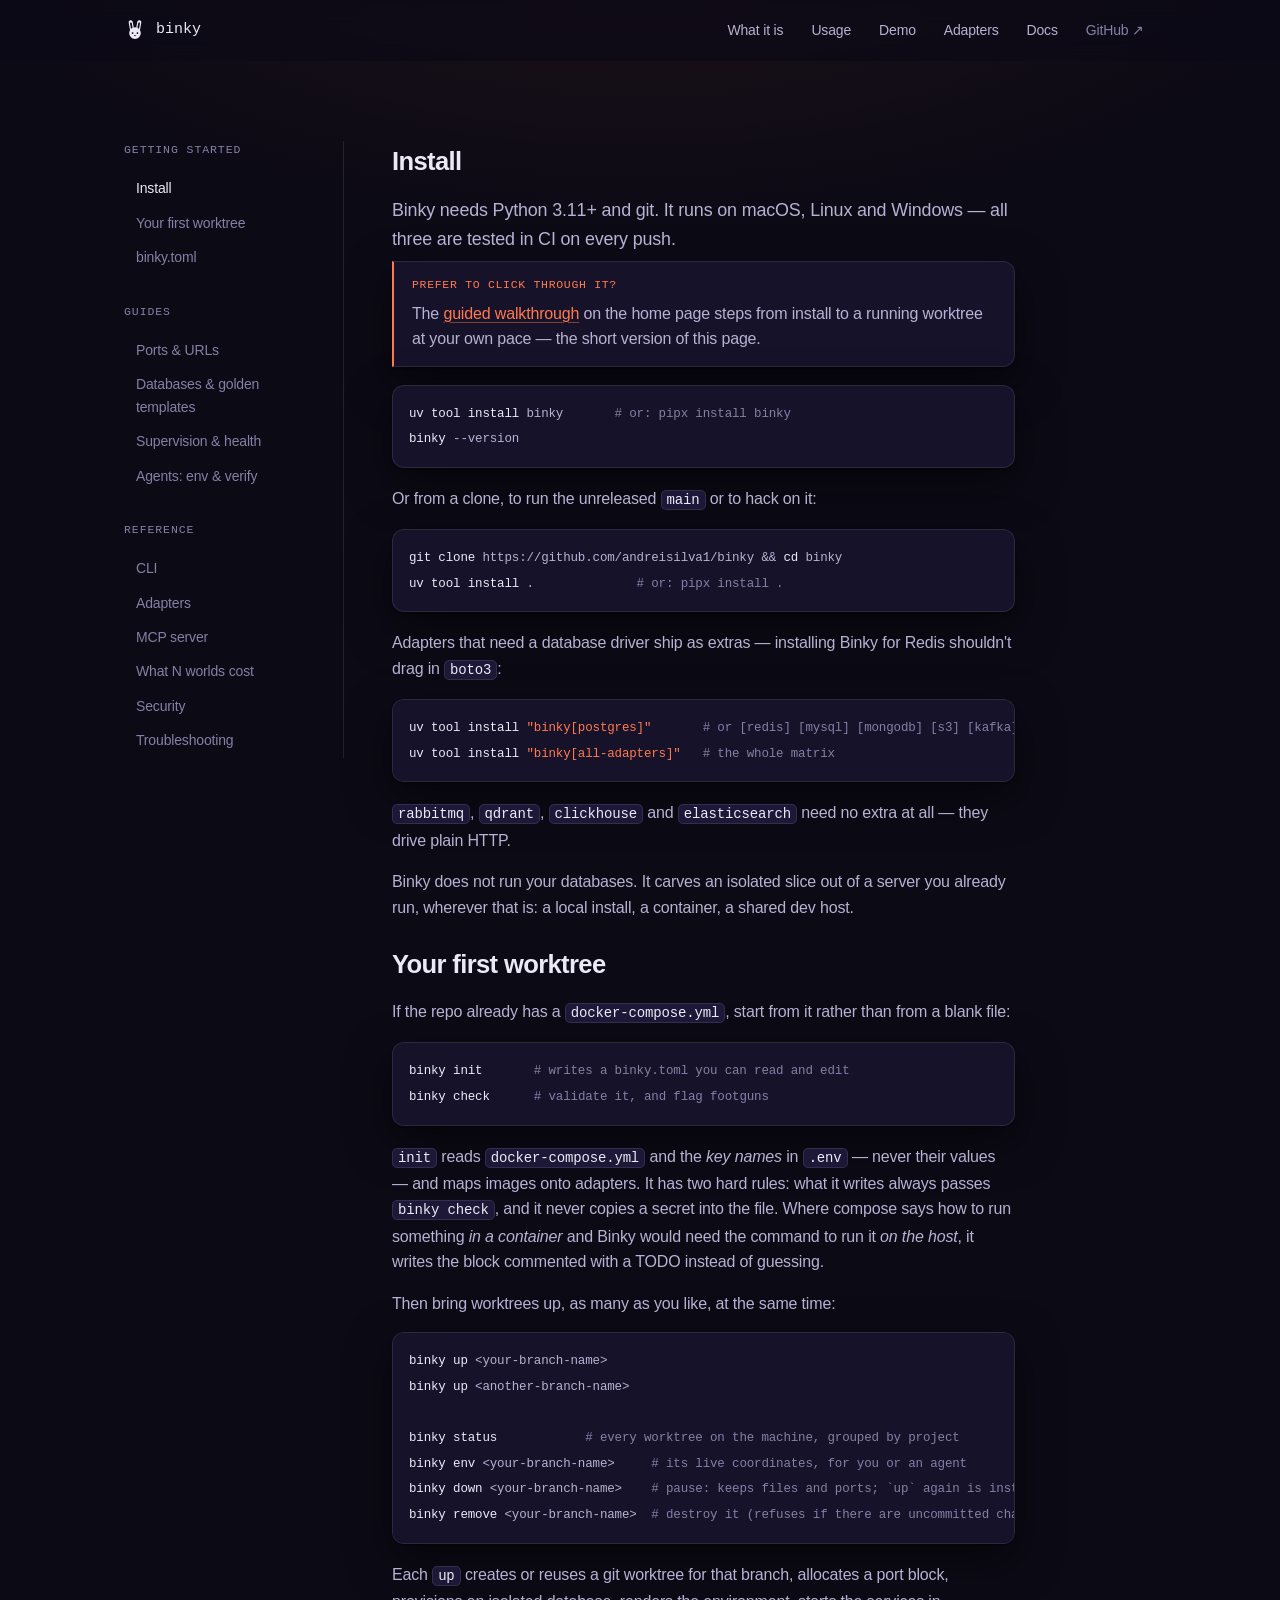
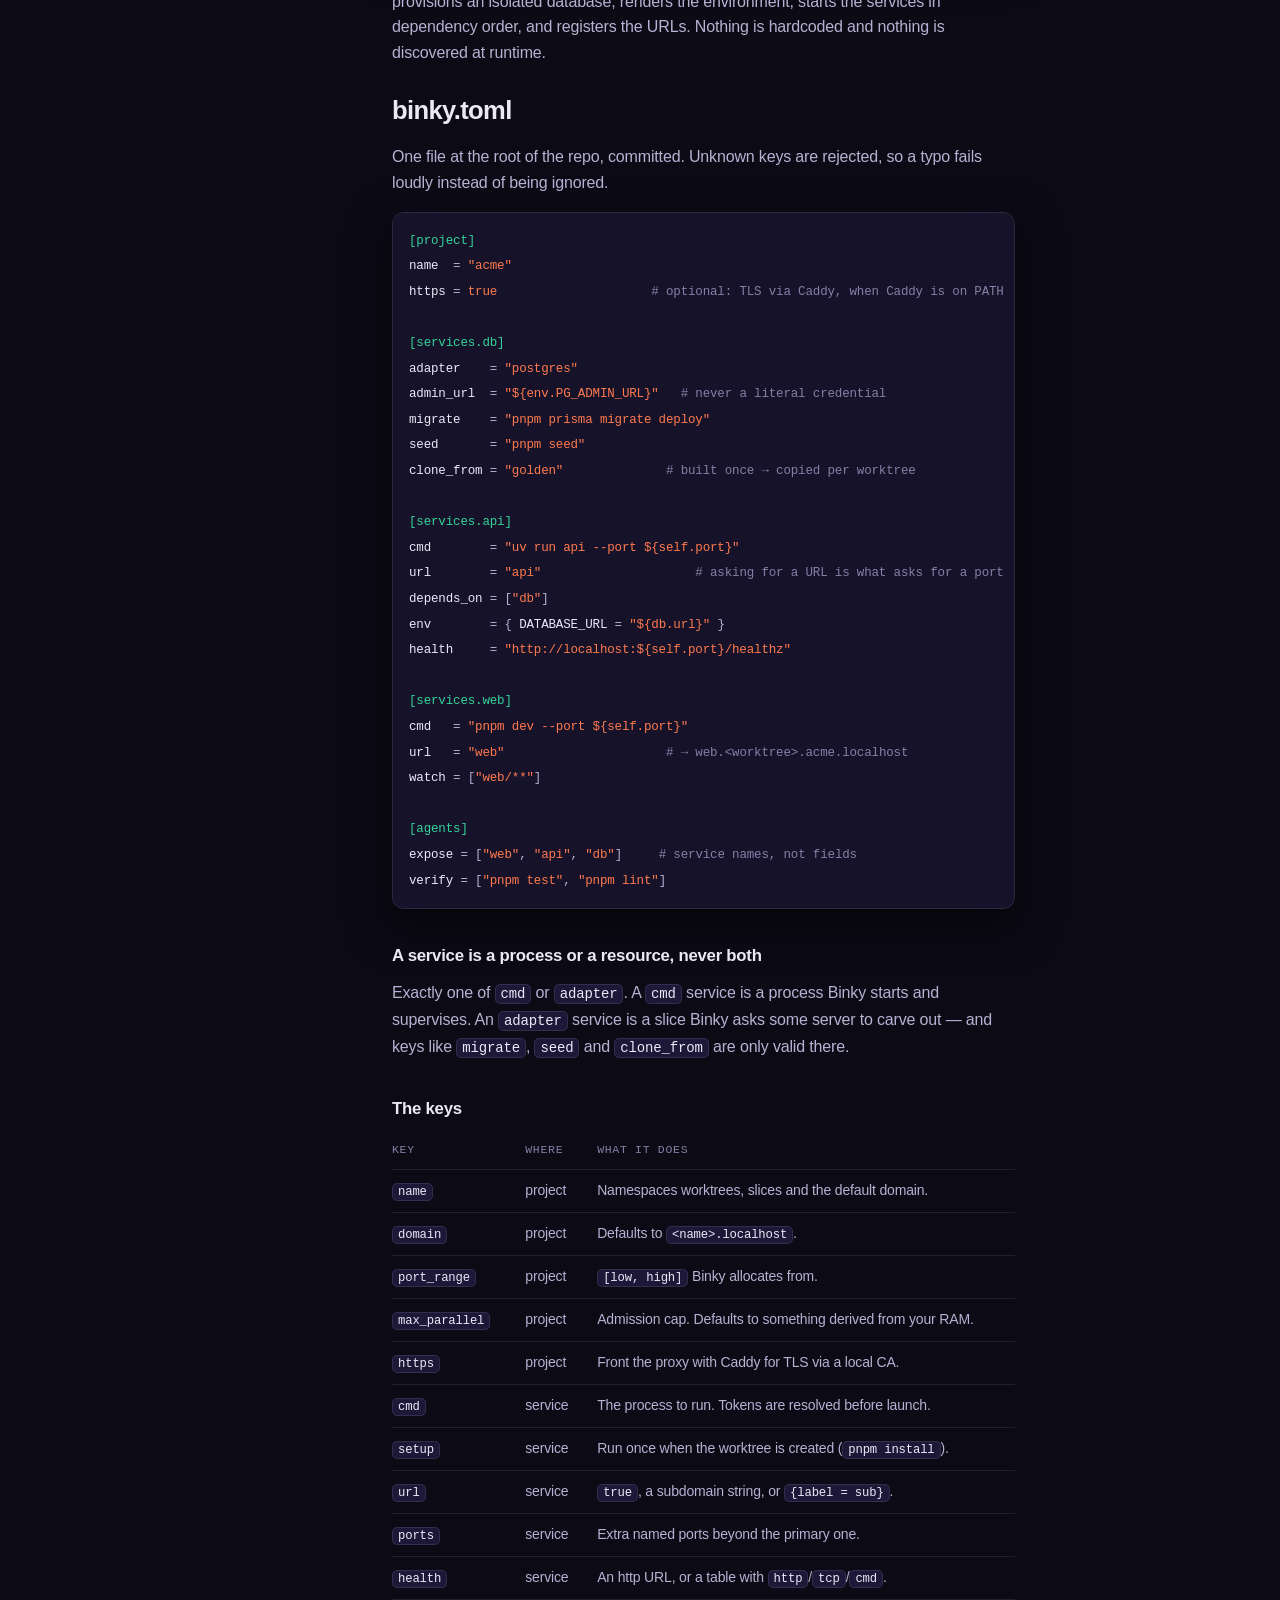
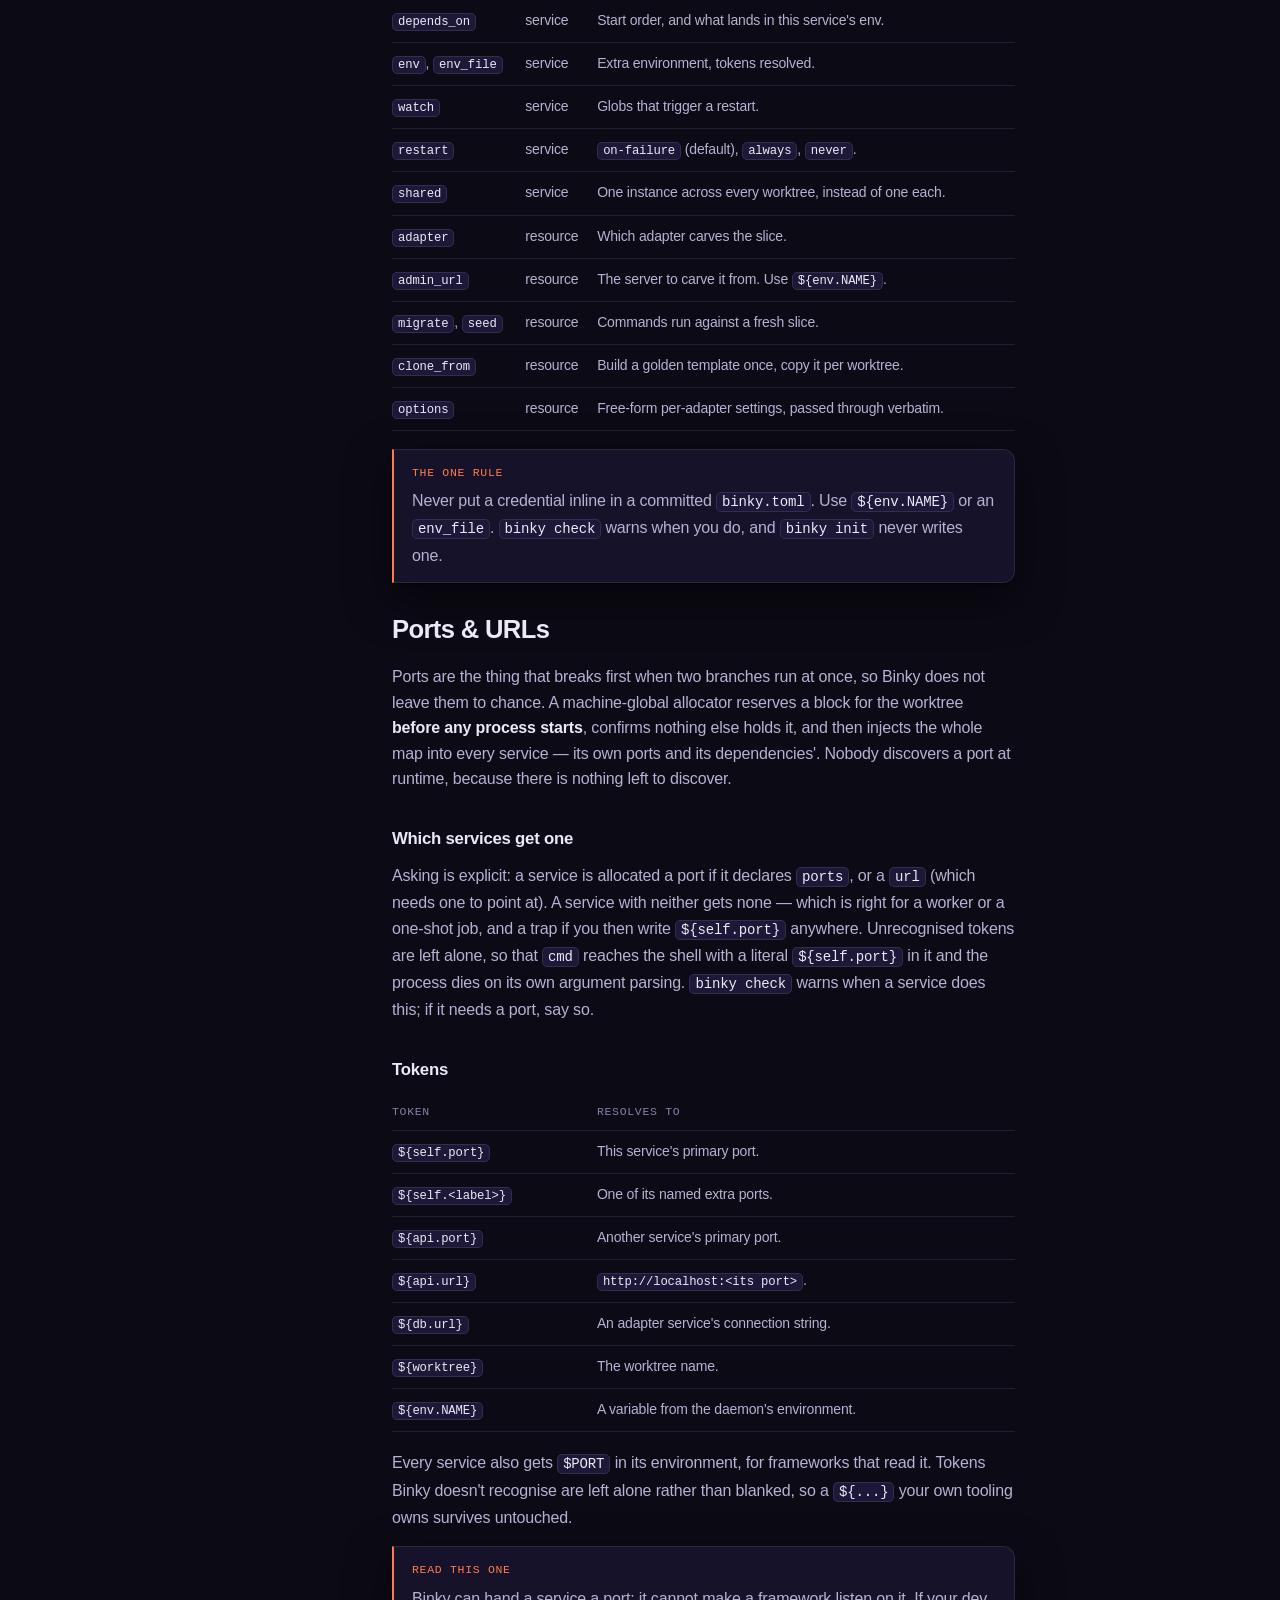
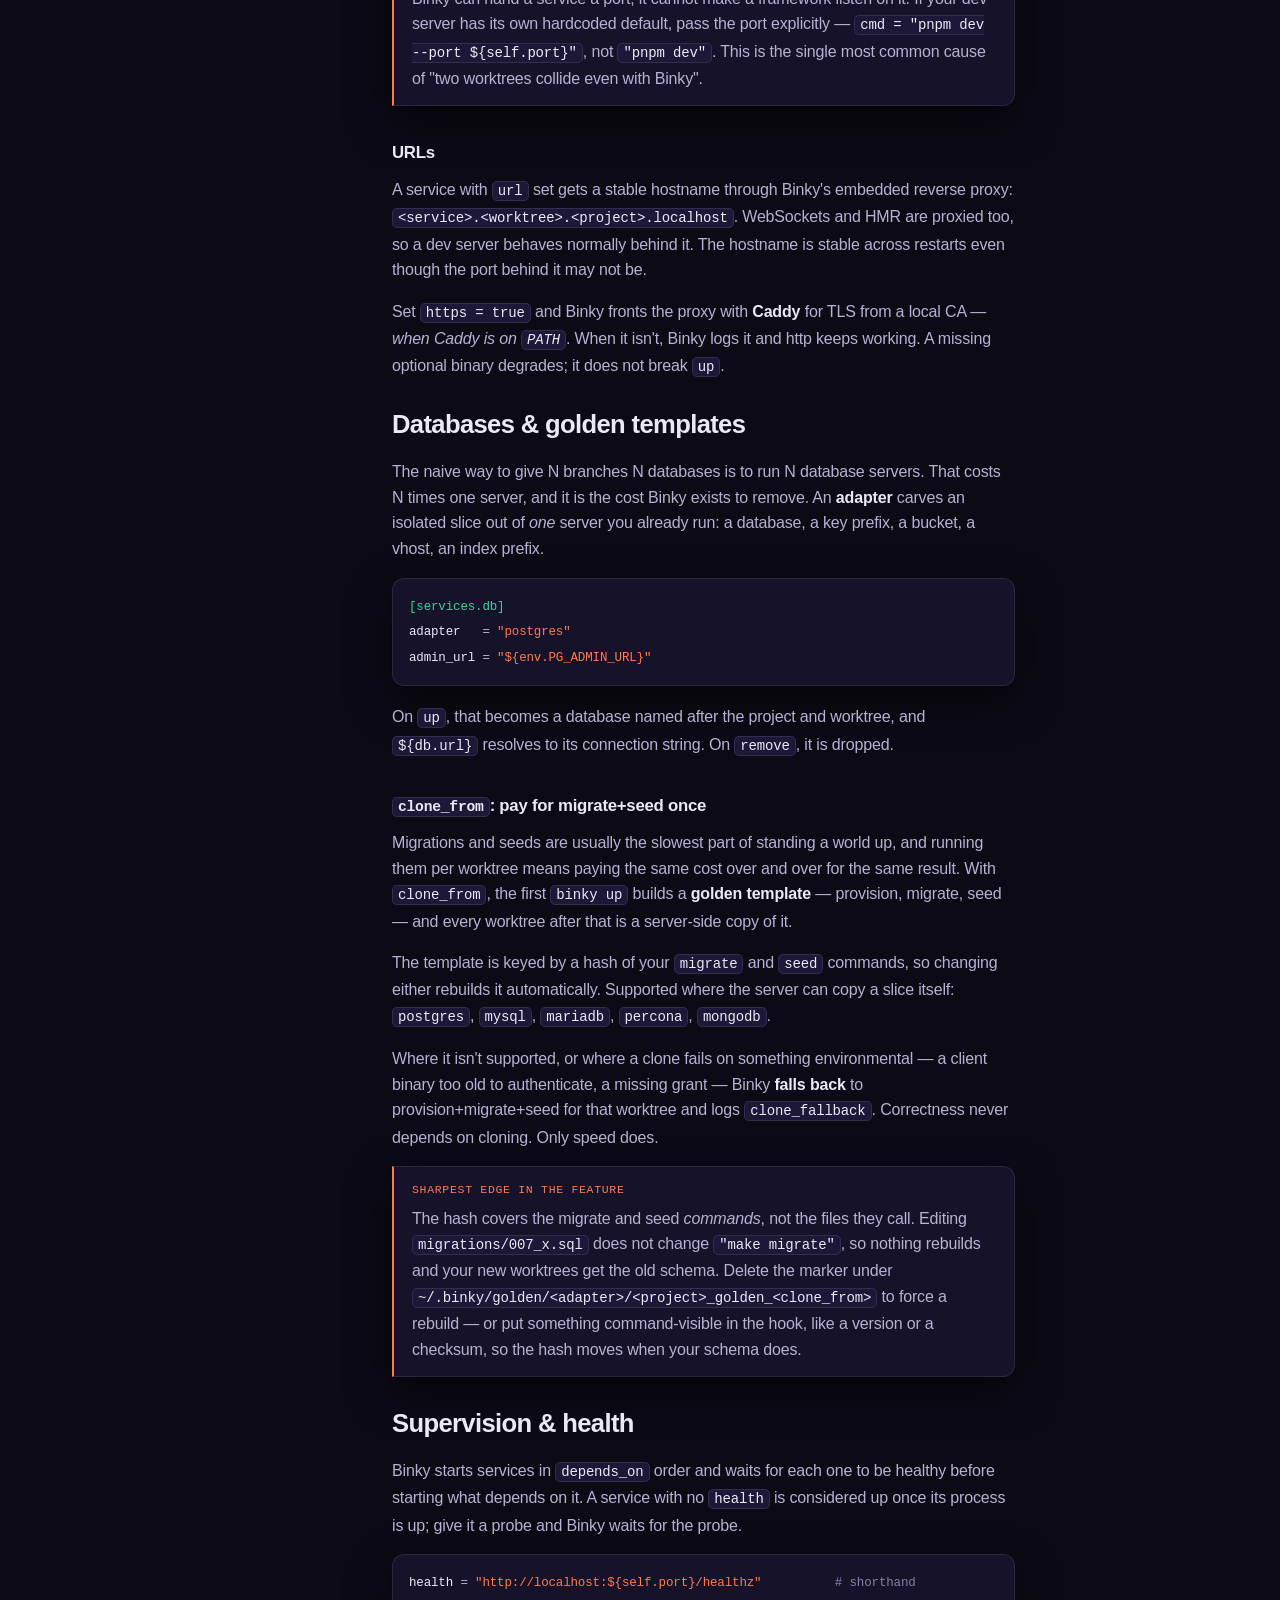
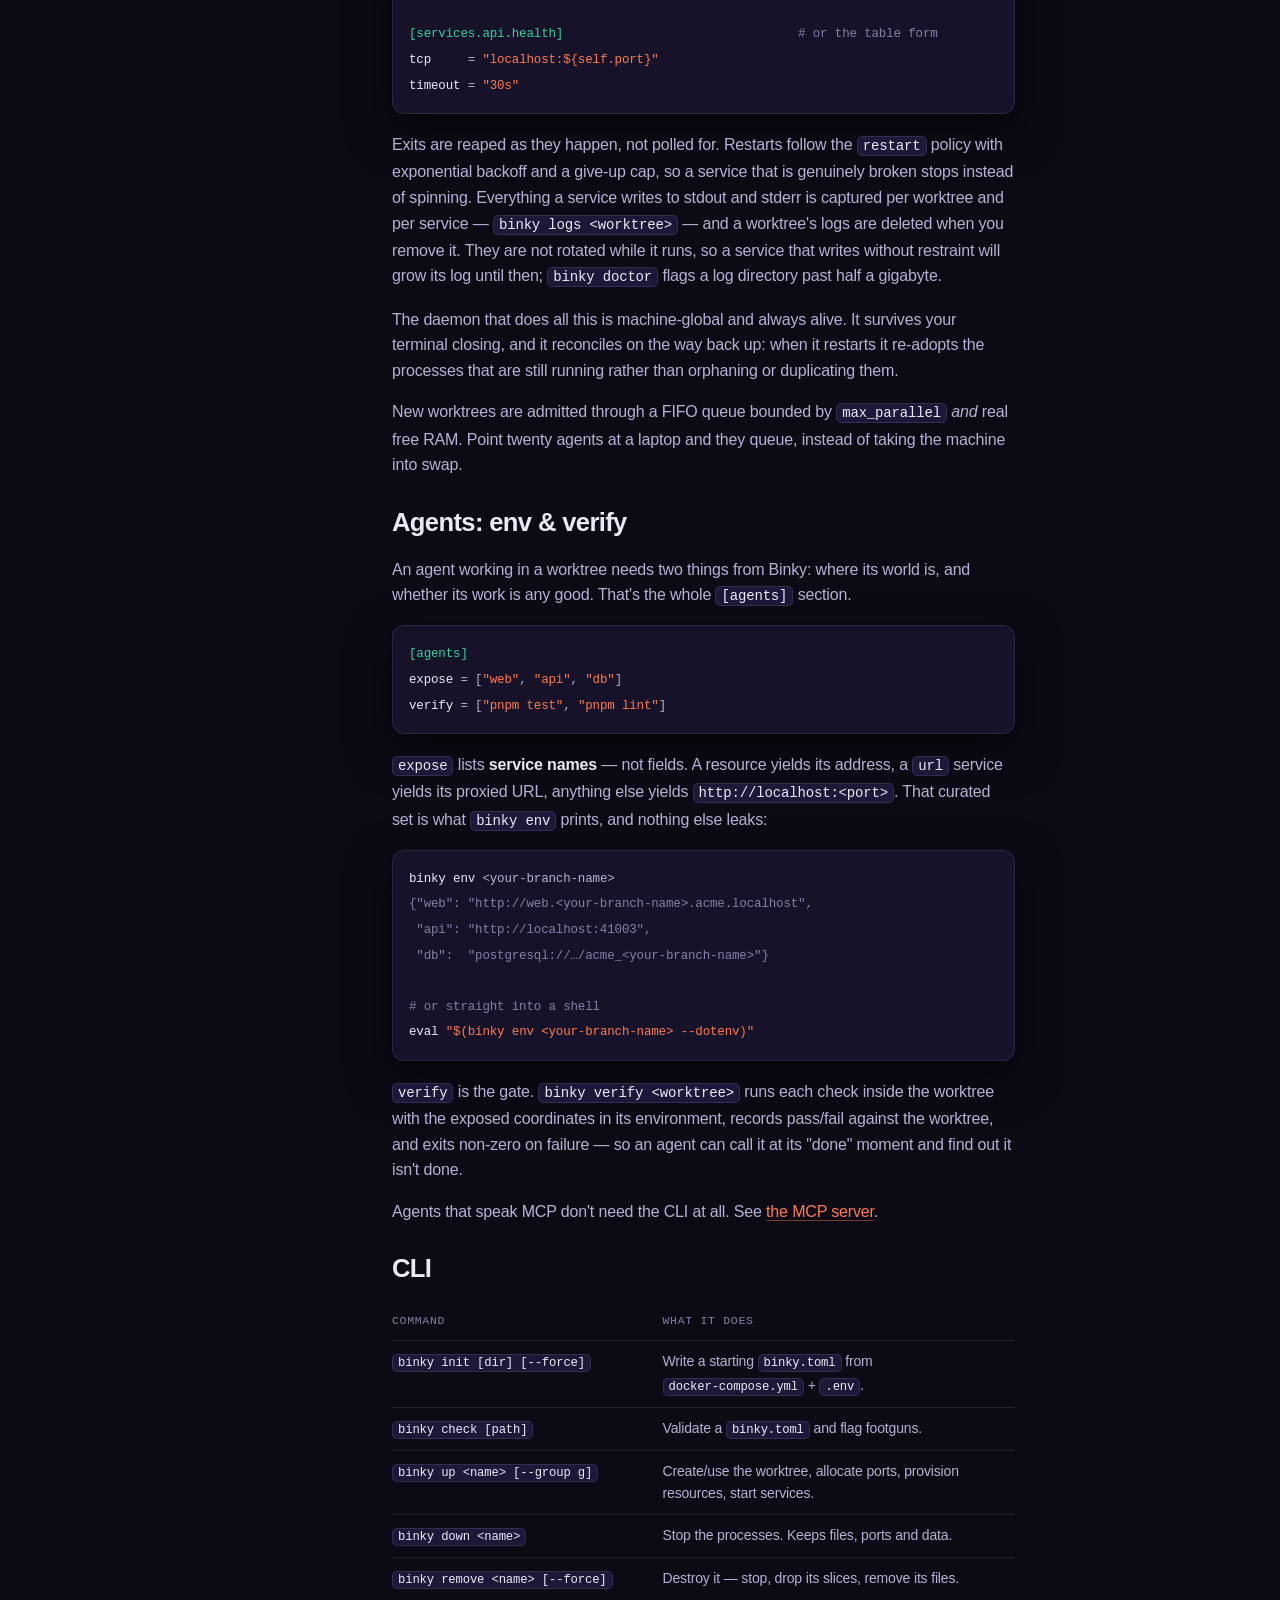
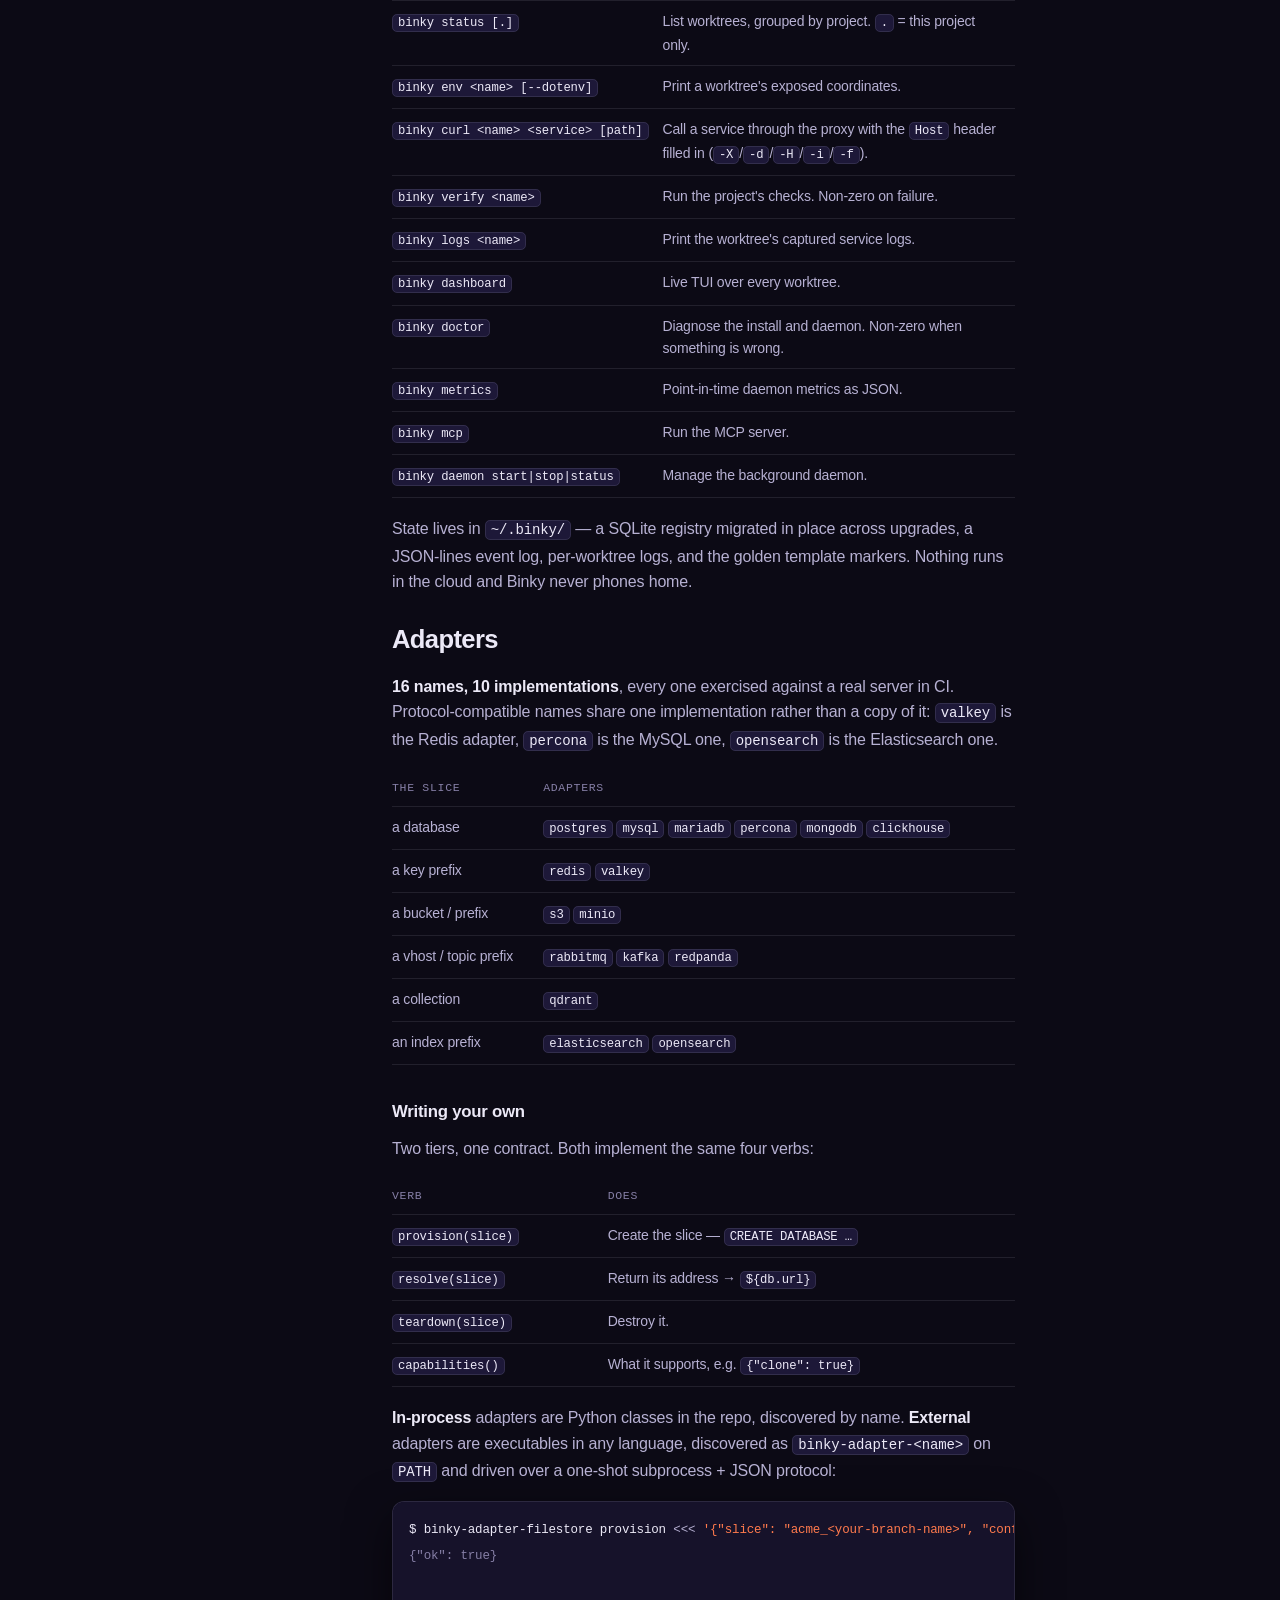
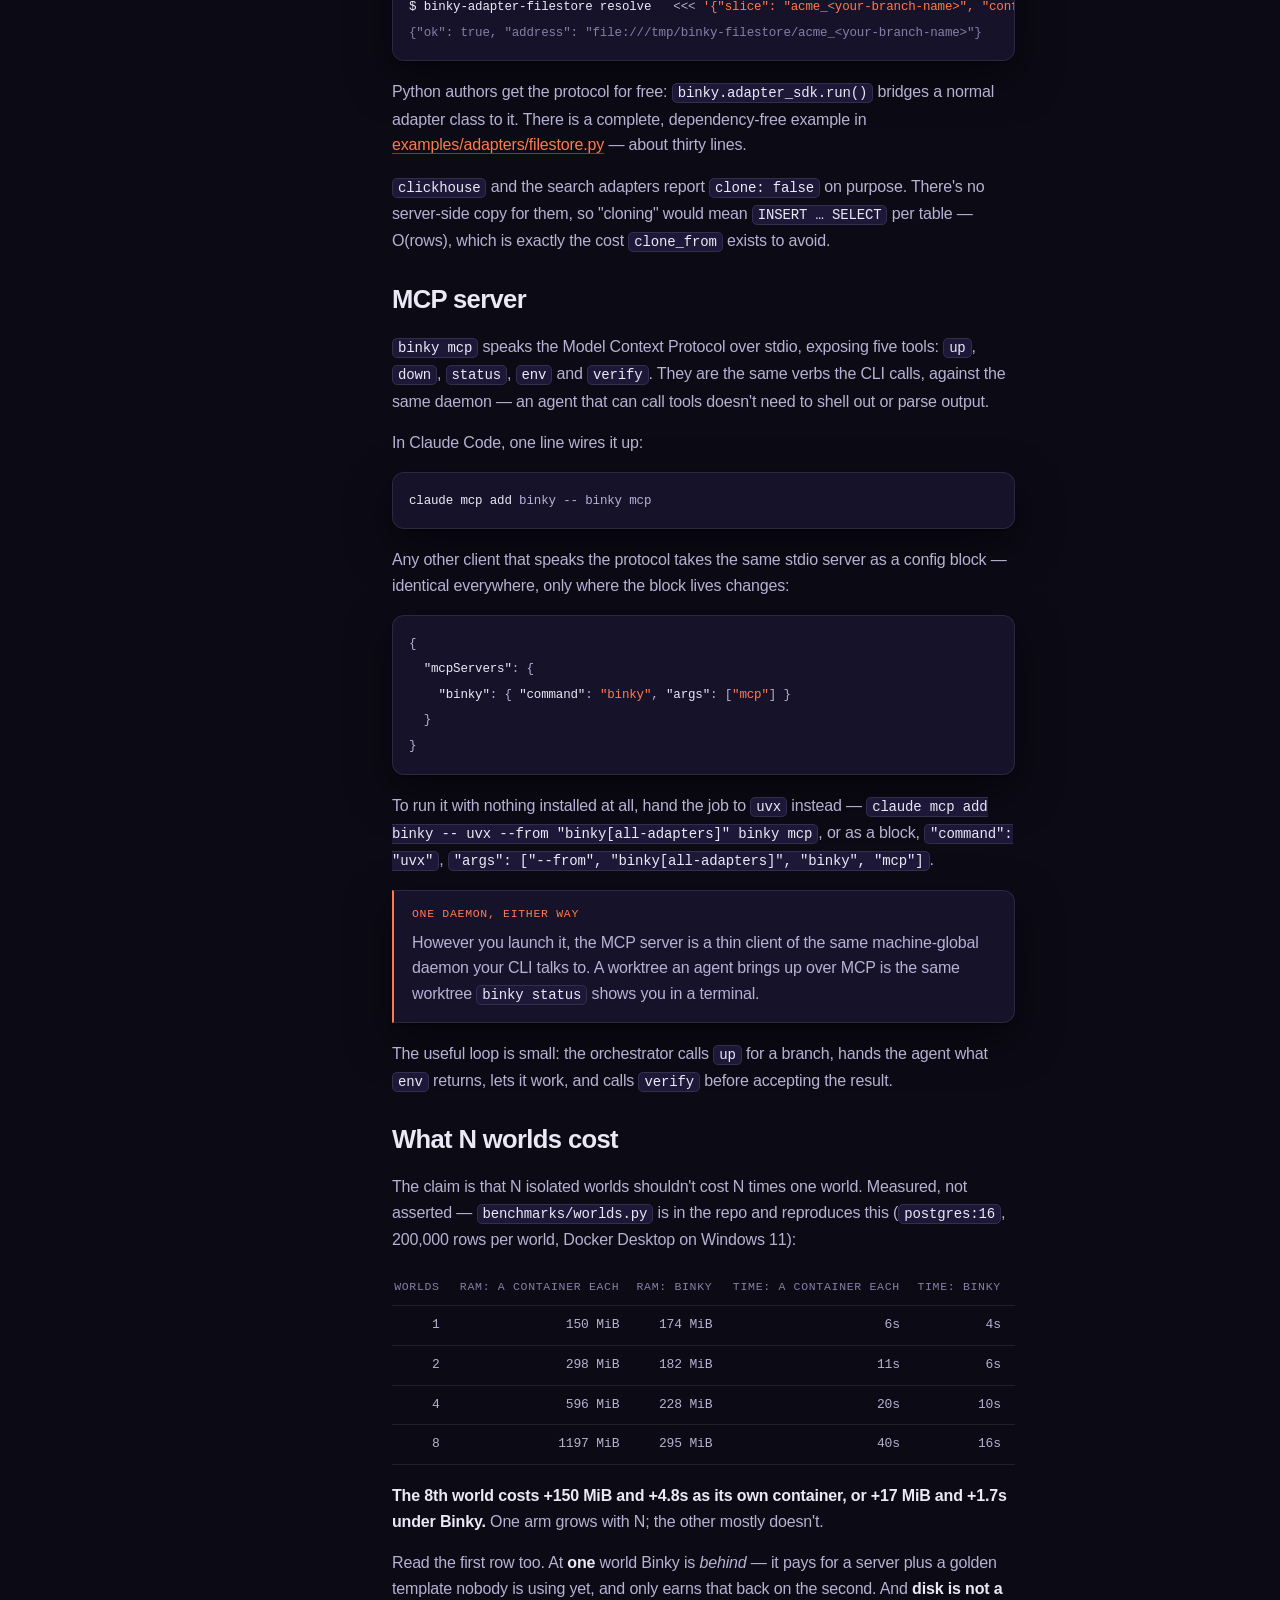
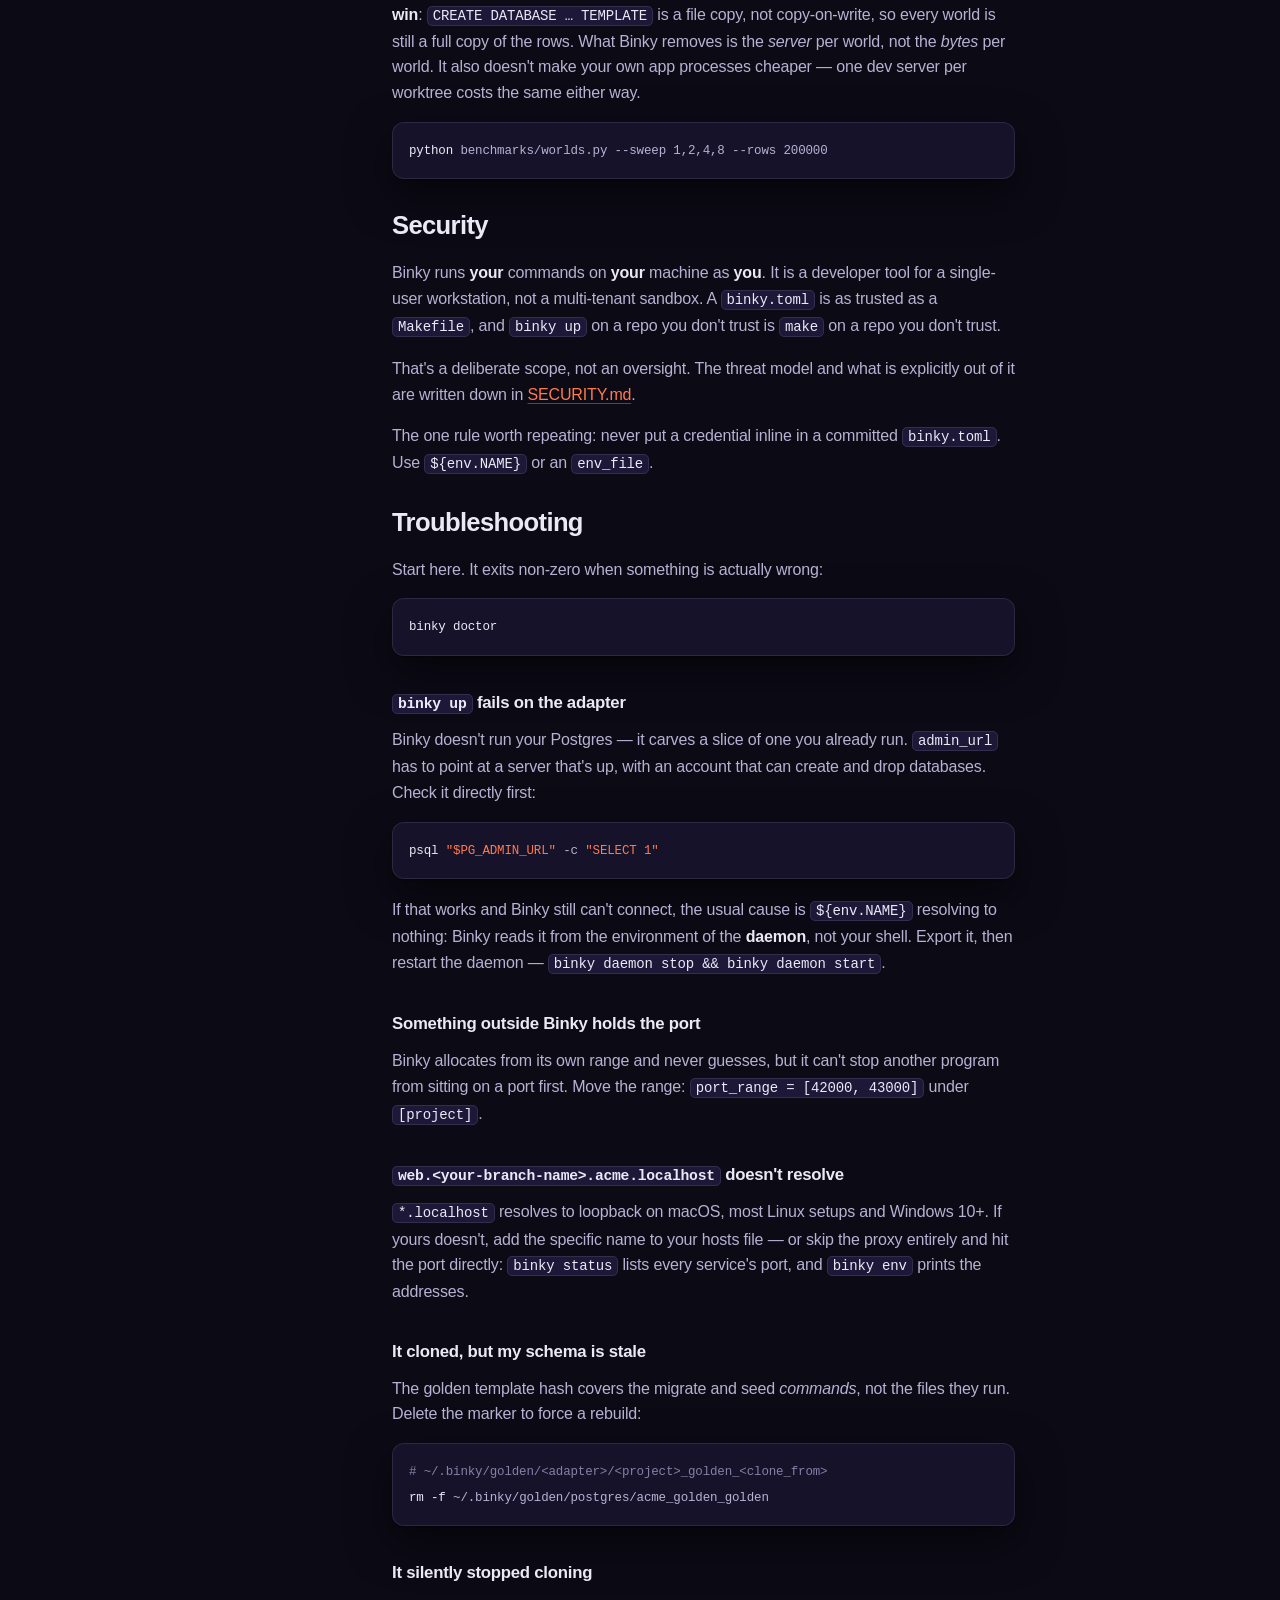
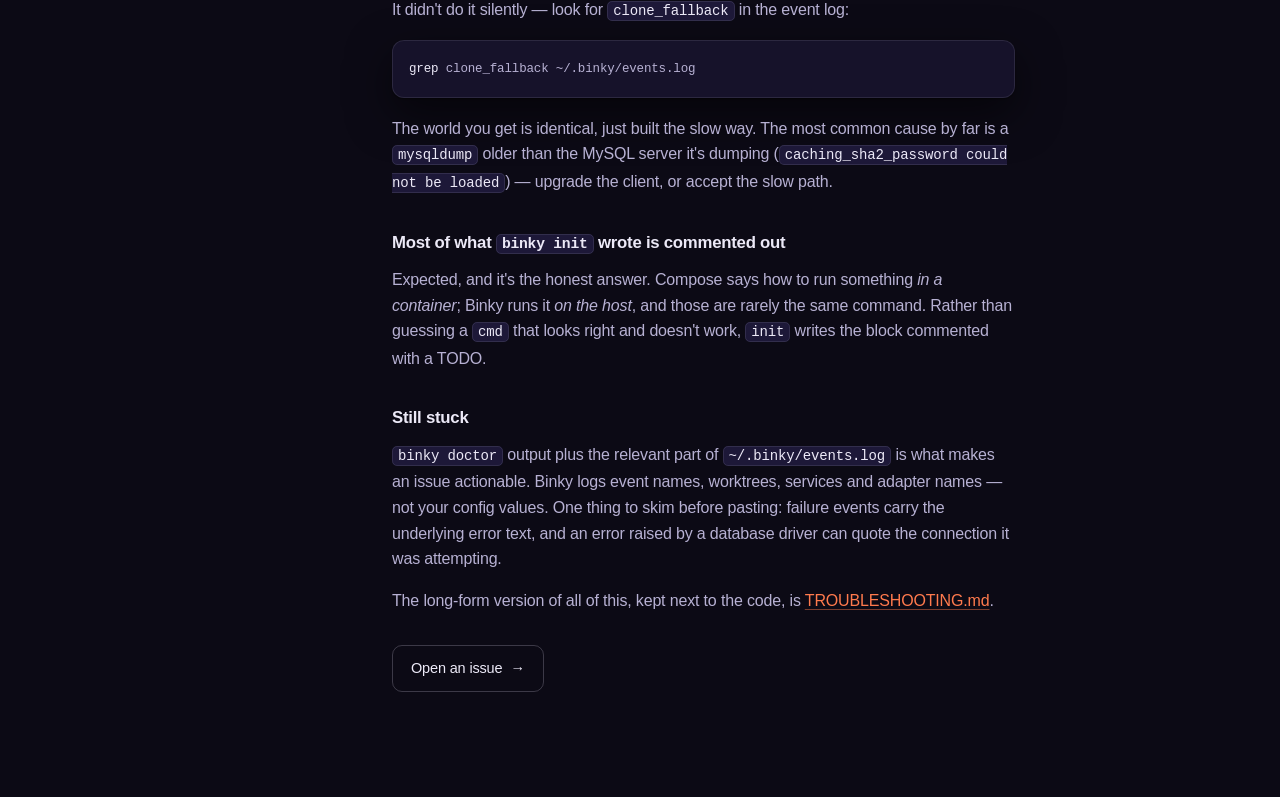
==== commit f765f57c: "docs: correct the *.localhost resolution story and document `binky curl` The troubleshooting entry c" ====
--- a/site/docs.html
+++ b/site/docs.html
@@ -413,6 +413,7 @@
             <tr><td><code>binky remove &lt;name&gt; [--force]</code></td><td>Destroy it — stop, drop its slices, remove its files.</td></tr>
             <tr><td><code>binky status [.]</code></td><td>List worktrees, grouped by project. <code>.</code> = this project only.</td></tr>
             <tr><td><code>binky env &lt;name&gt; [--dotenv]</code></td><td>Print a worktree's exposed coordinates.</td></tr>
+            <tr><td><code>binky curl &lt;name&gt; &lt;service&gt; [path]</code></td><td>Call a service through the proxy with the <code>Host</code> header filled in (<code>-X</code>/<code>-d</code>/<code>-H</code>/<code>-i</code>/<code>-f</code>).</td></tr>
             <tr><td><code>binky verify &lt;name&gt;</code></td><td>Run the project's checks. Non-zero on failure.</td></tr>
             <tr><td><code>binky logs &lt;name&gt;</code></td><td>Print the worktree's captured service logs.</td></tr>
             <tr><td><code>binky dashboard</code></td><td>Live TUI over every worktree.</td></tr>
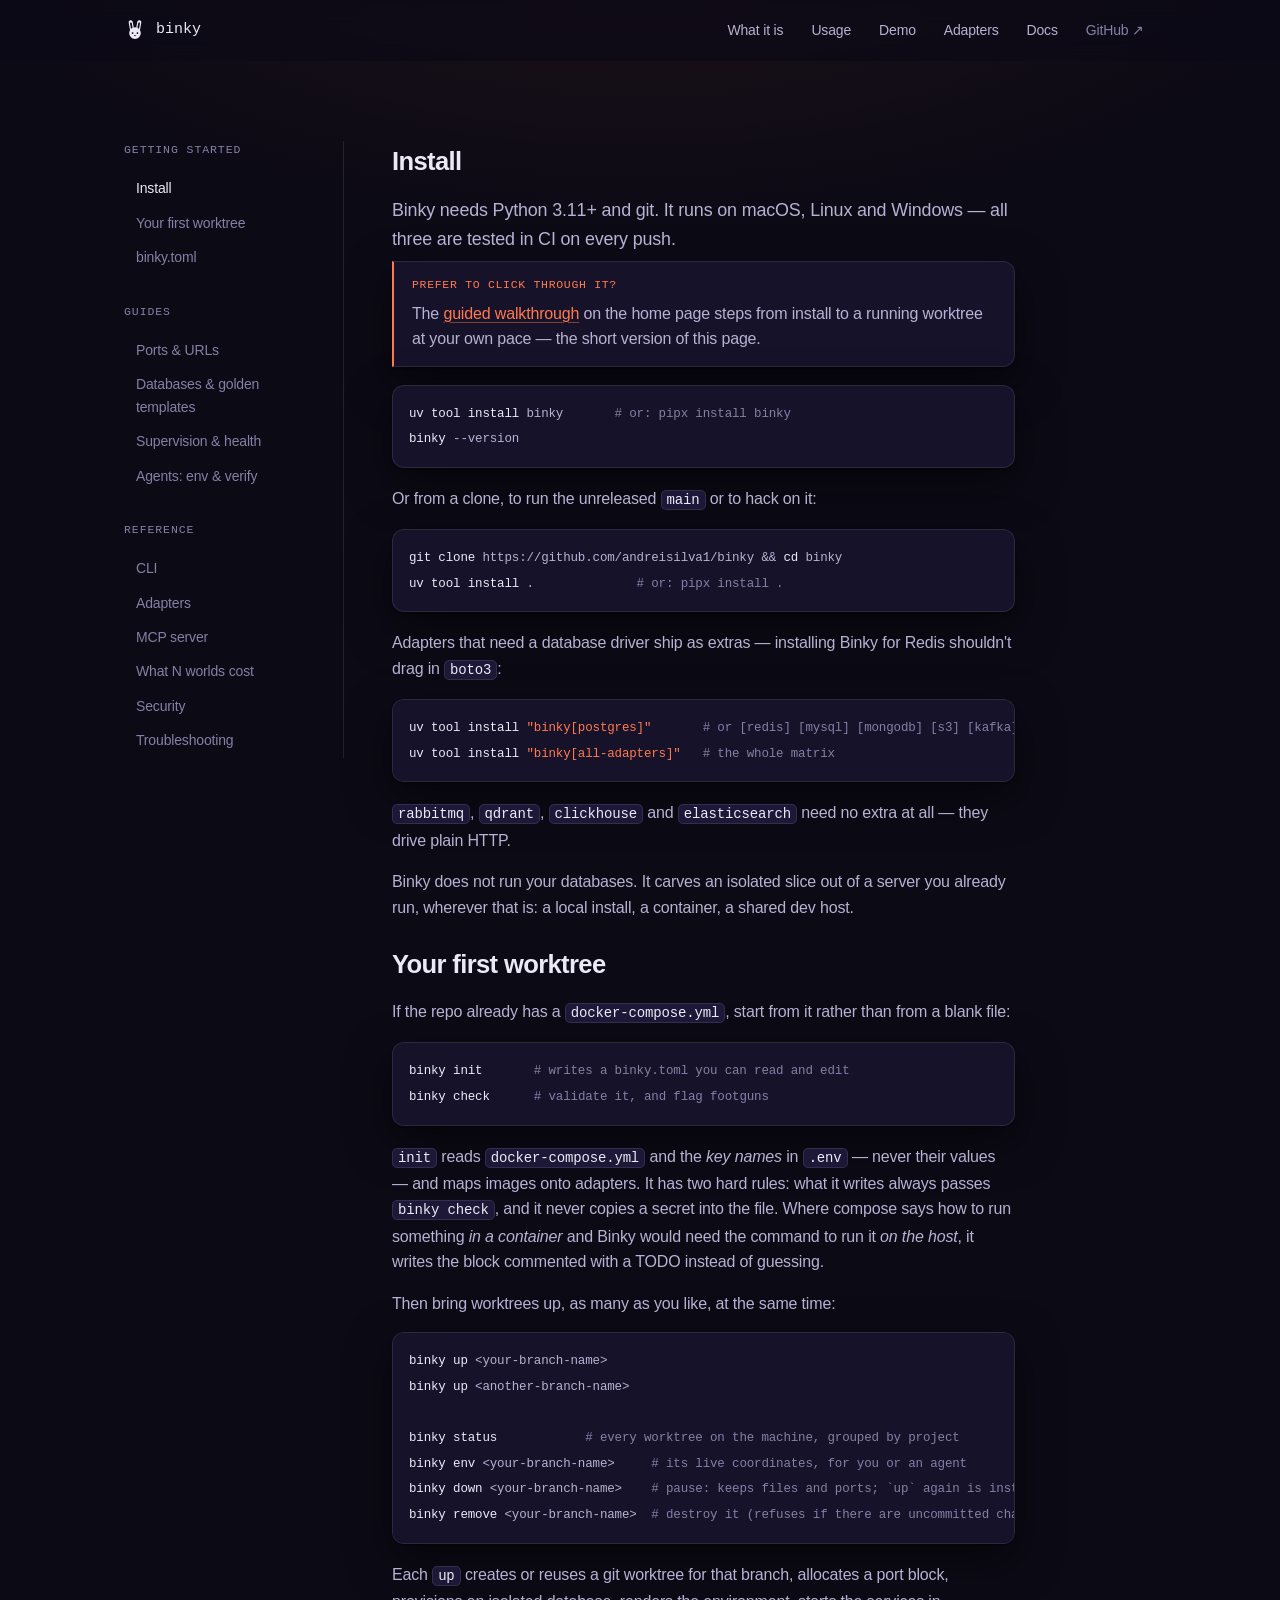
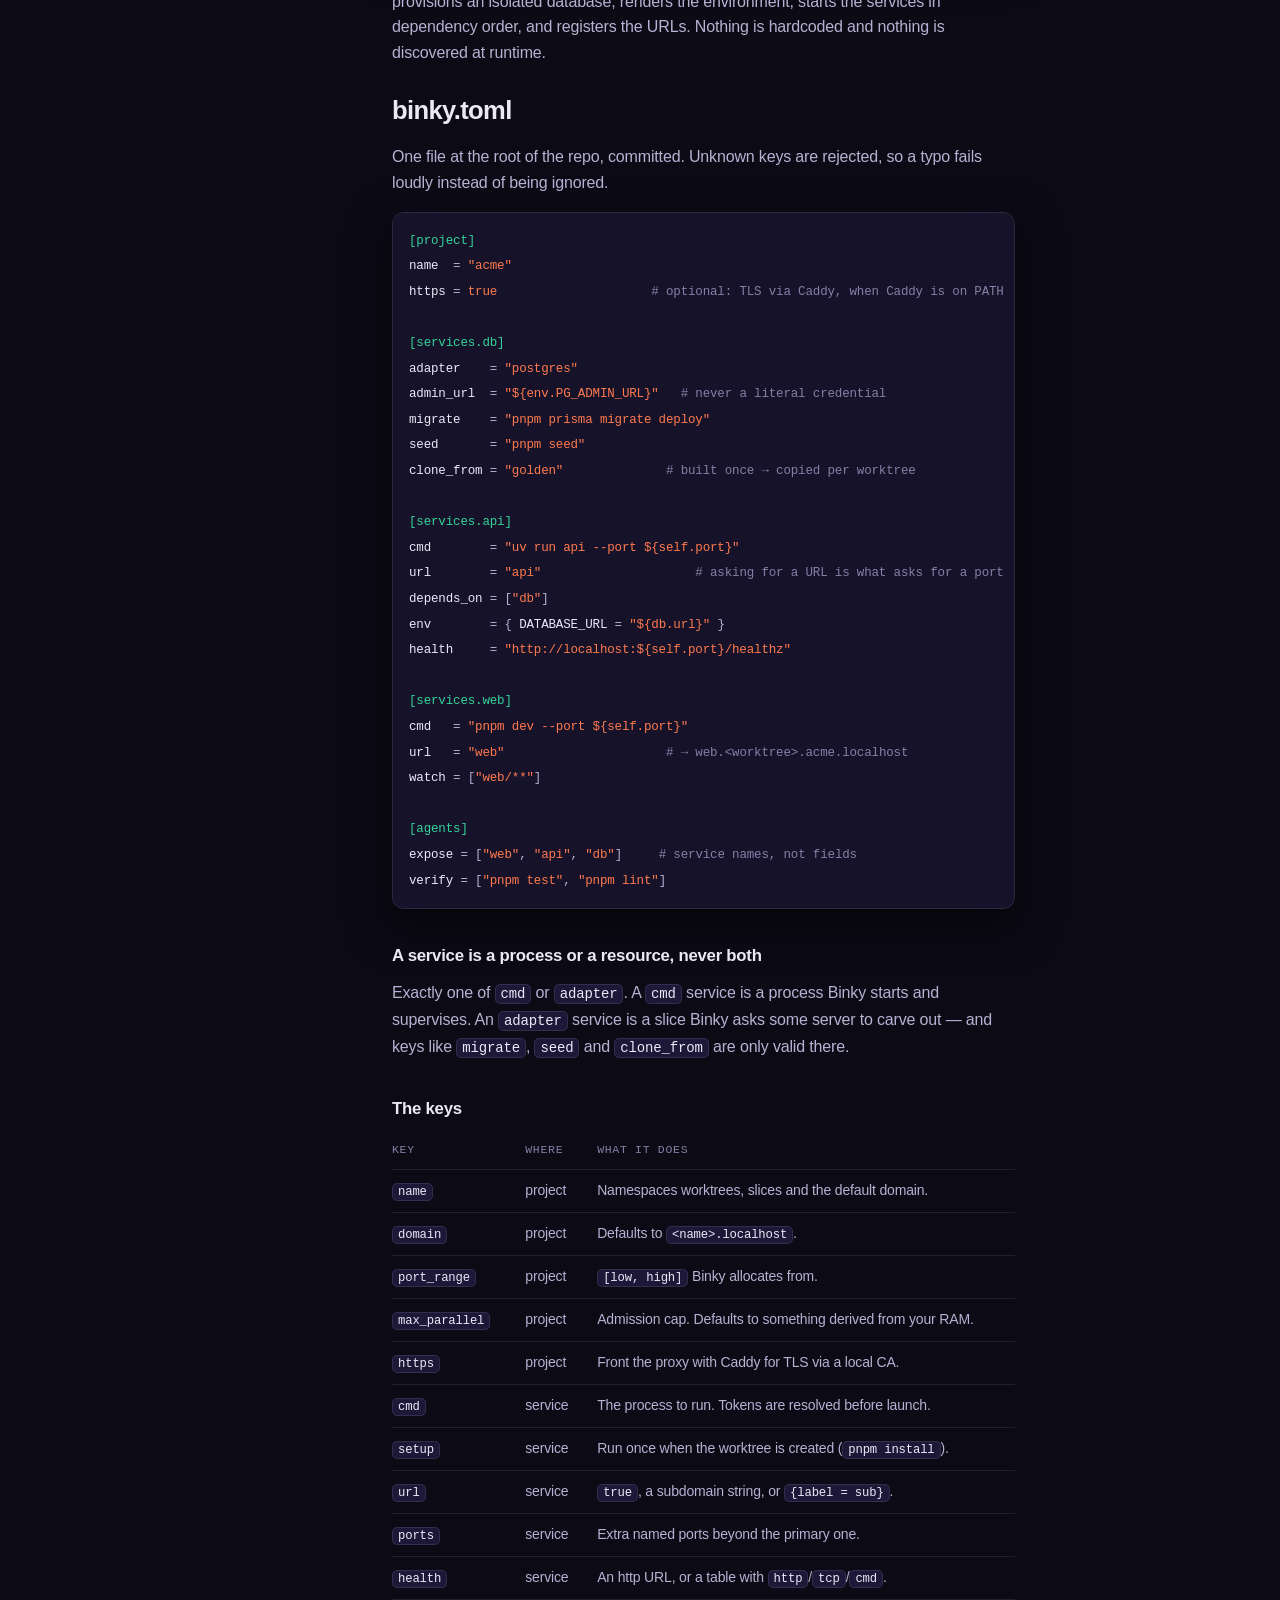
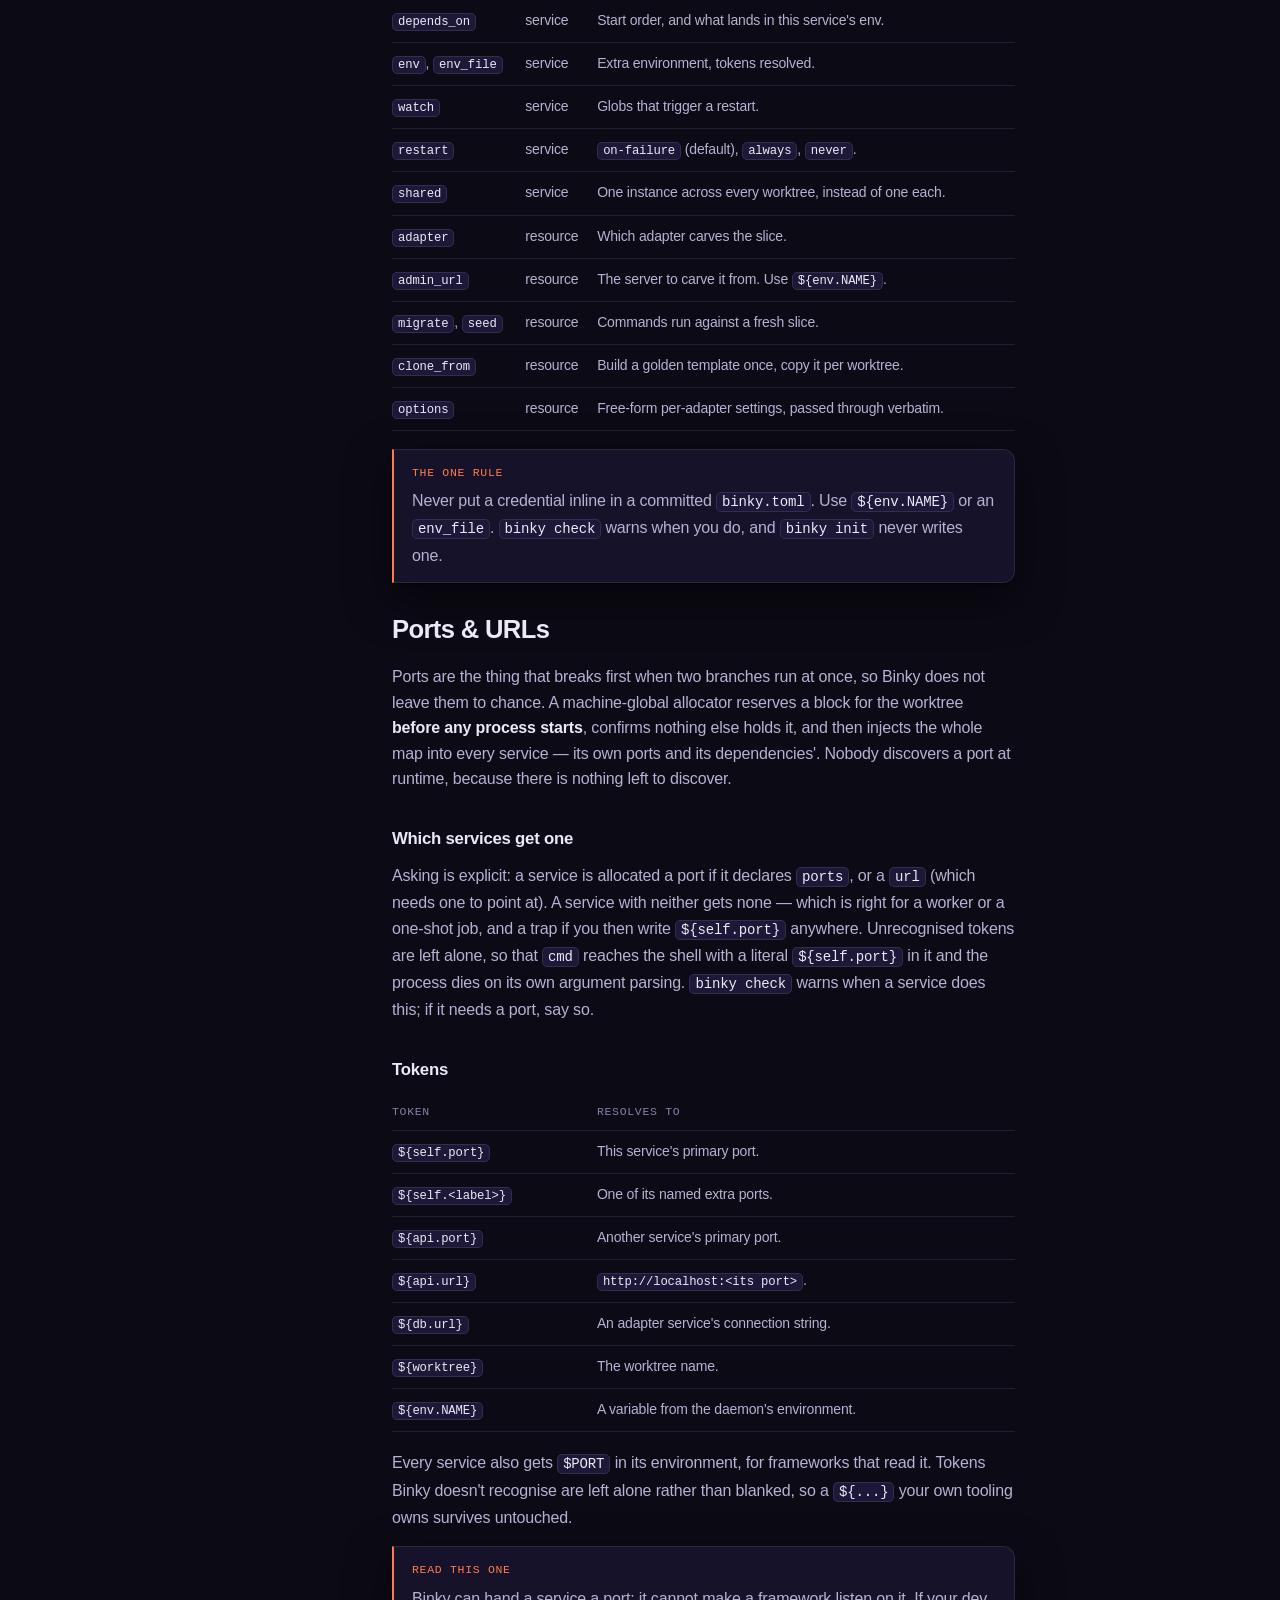
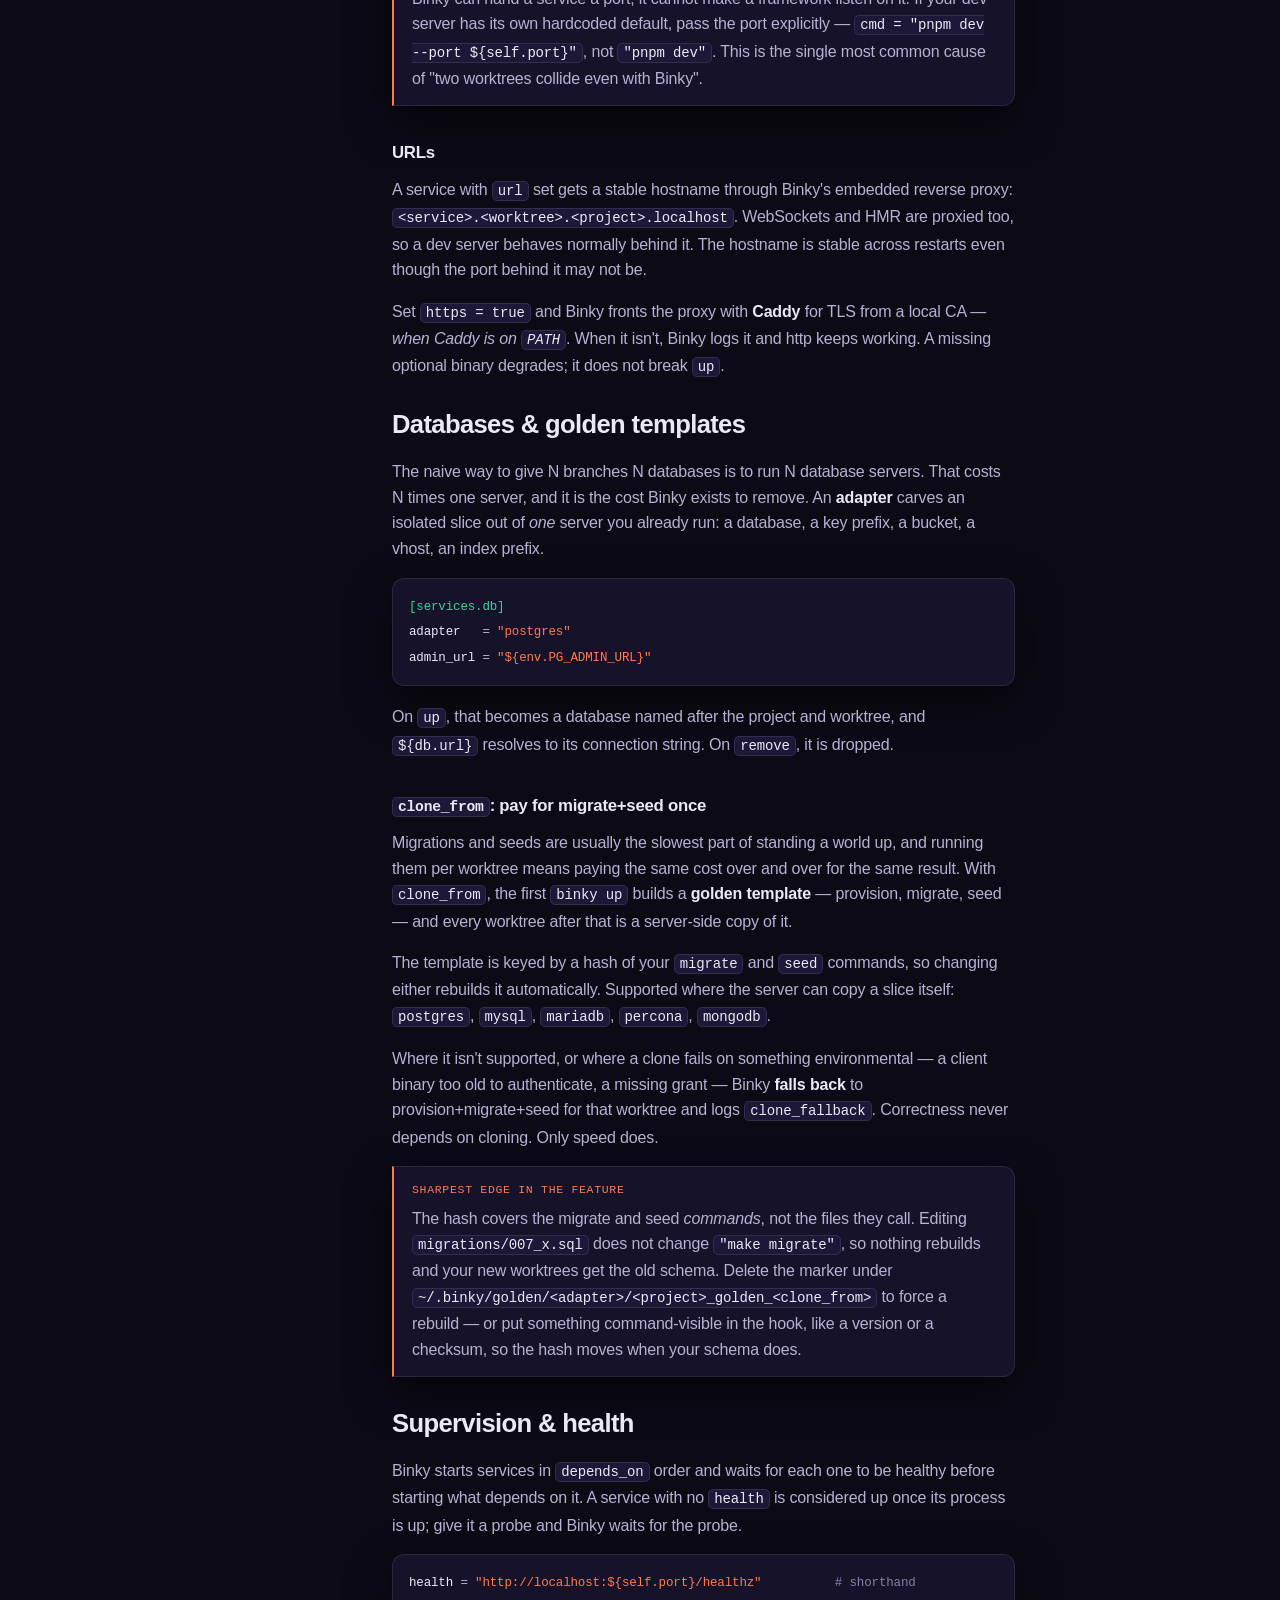
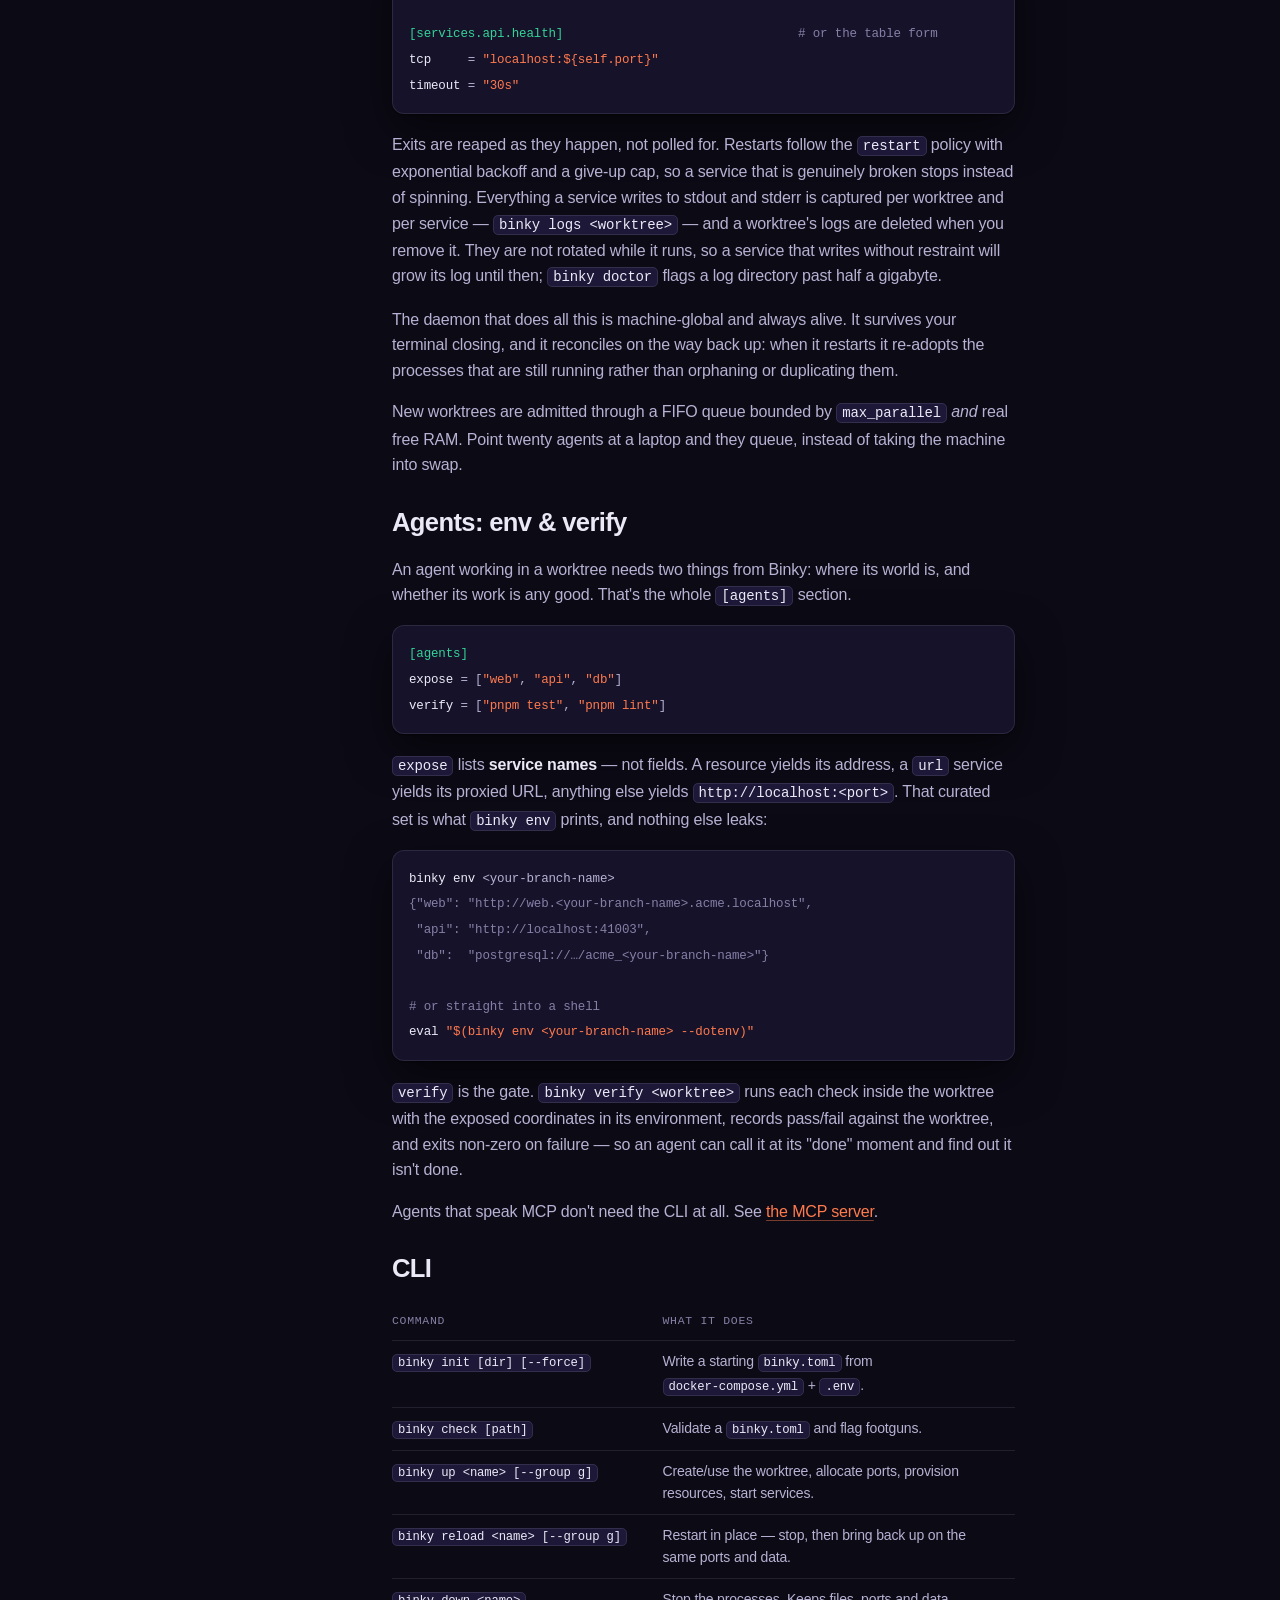
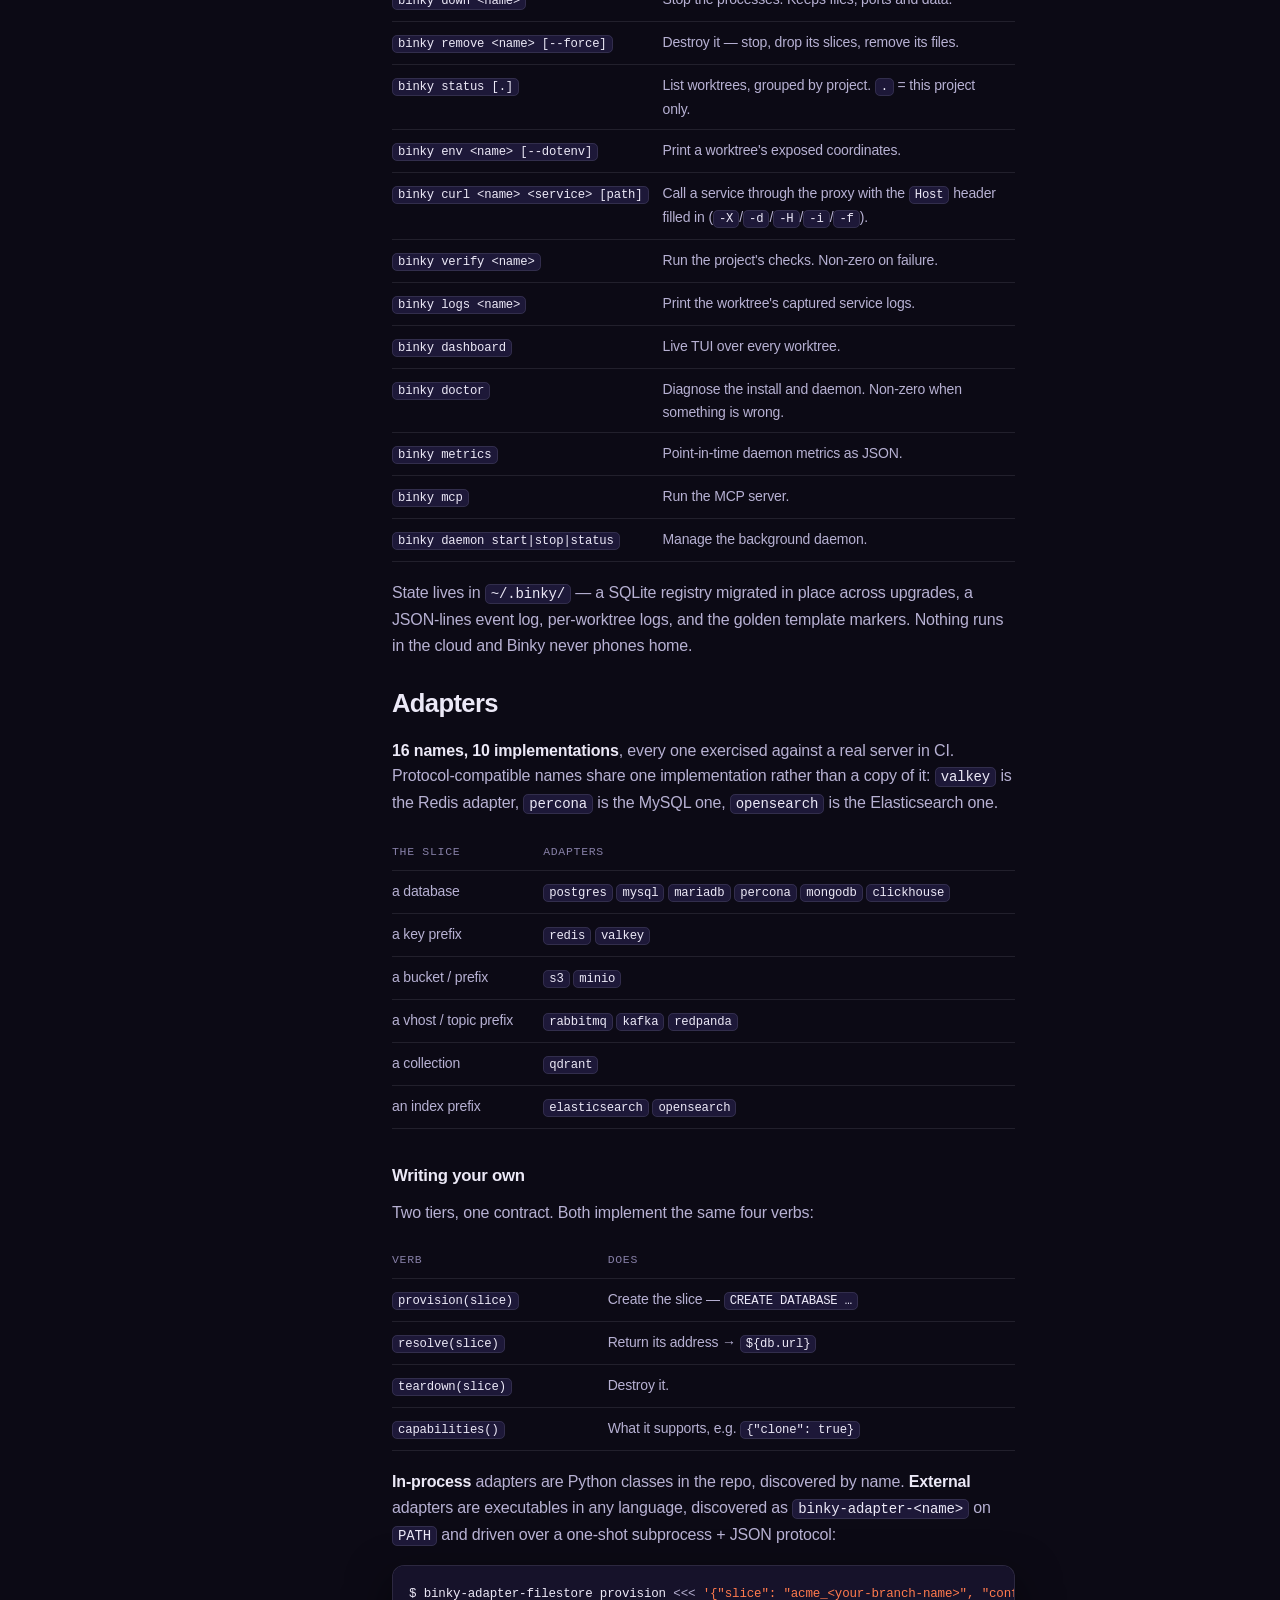
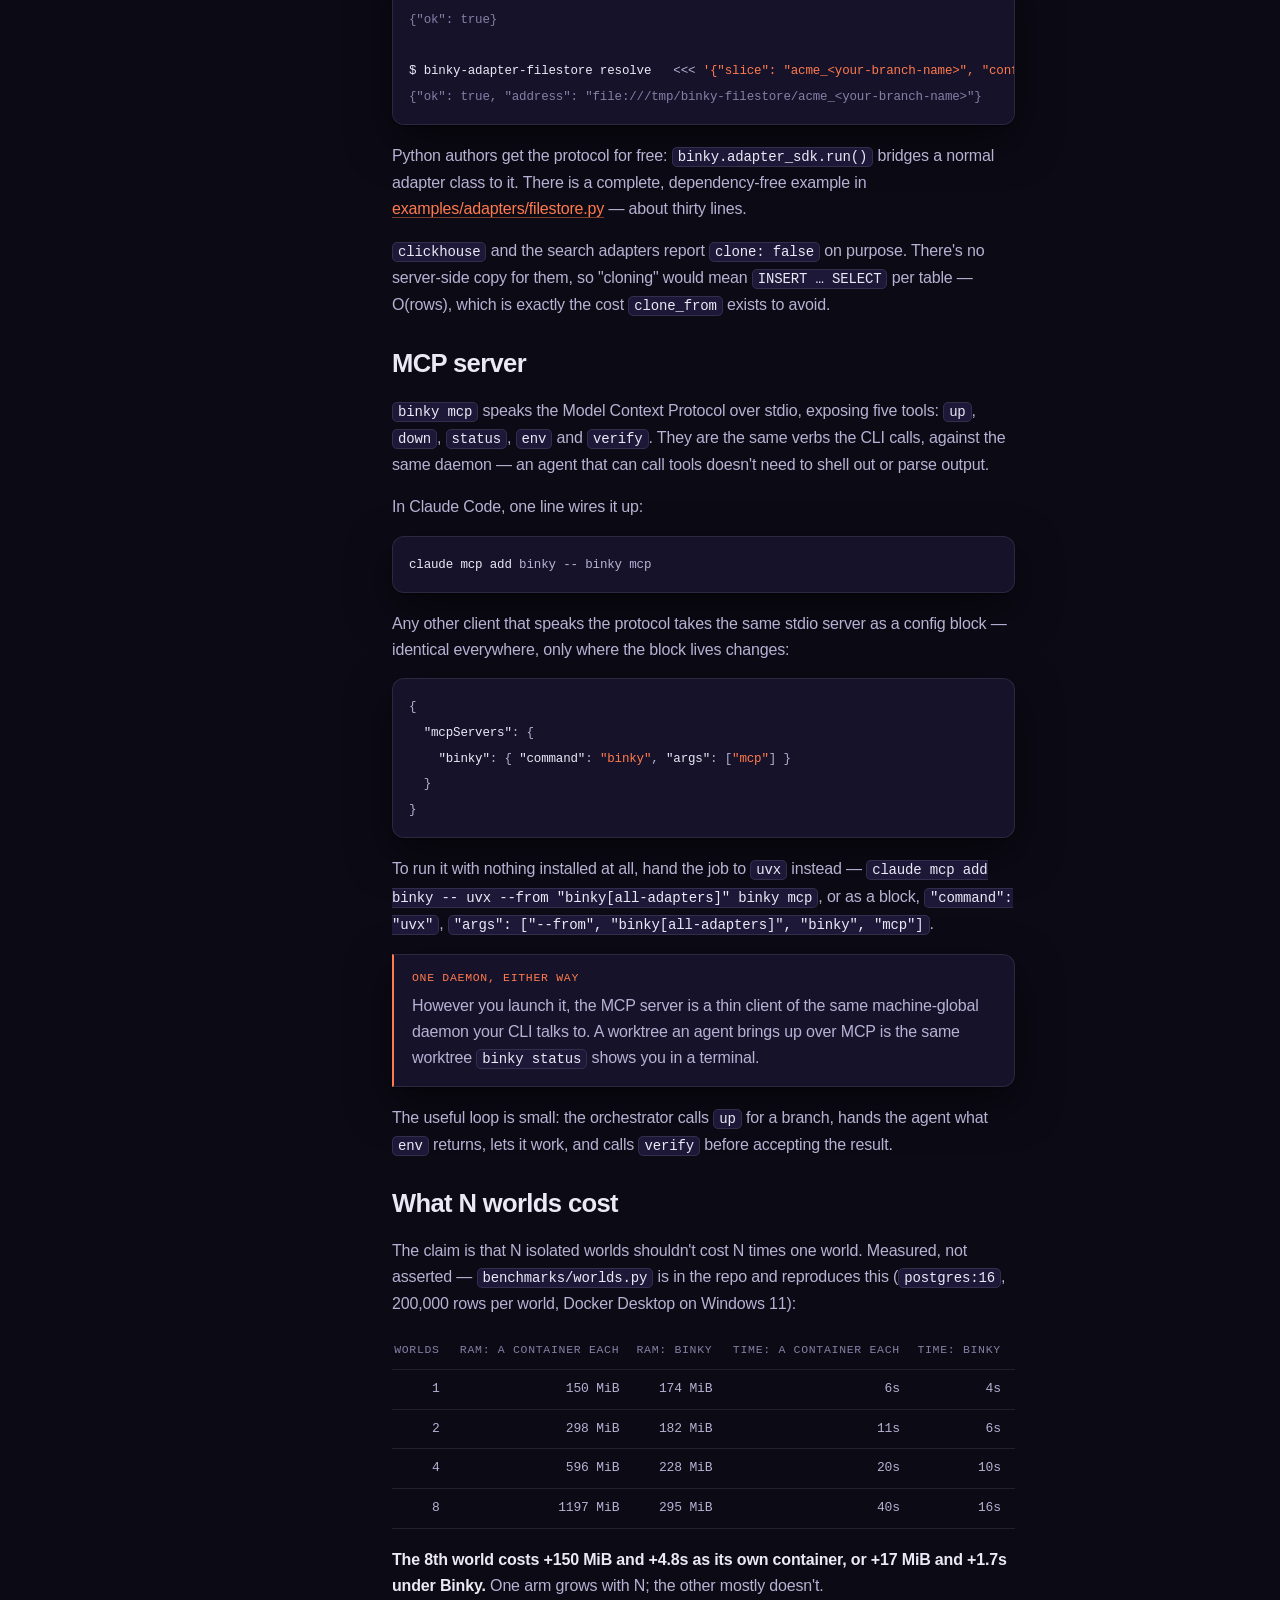
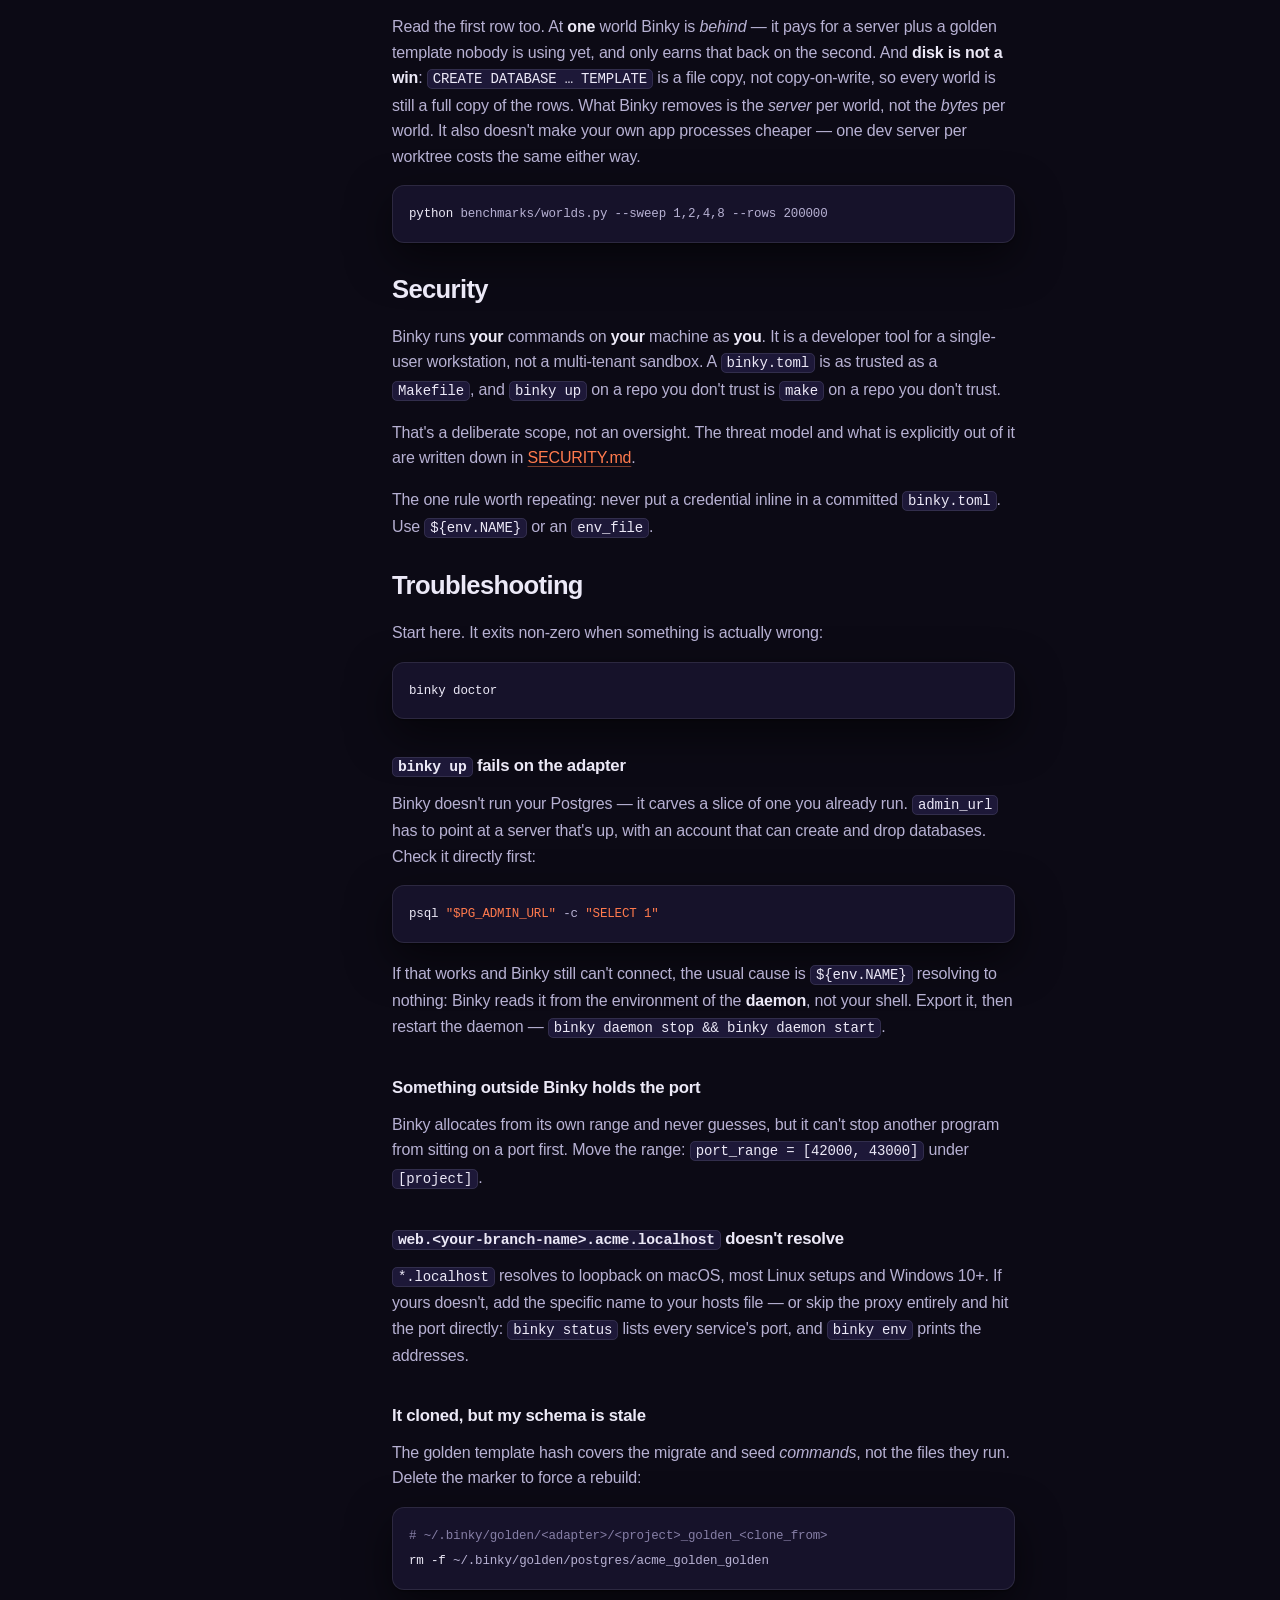
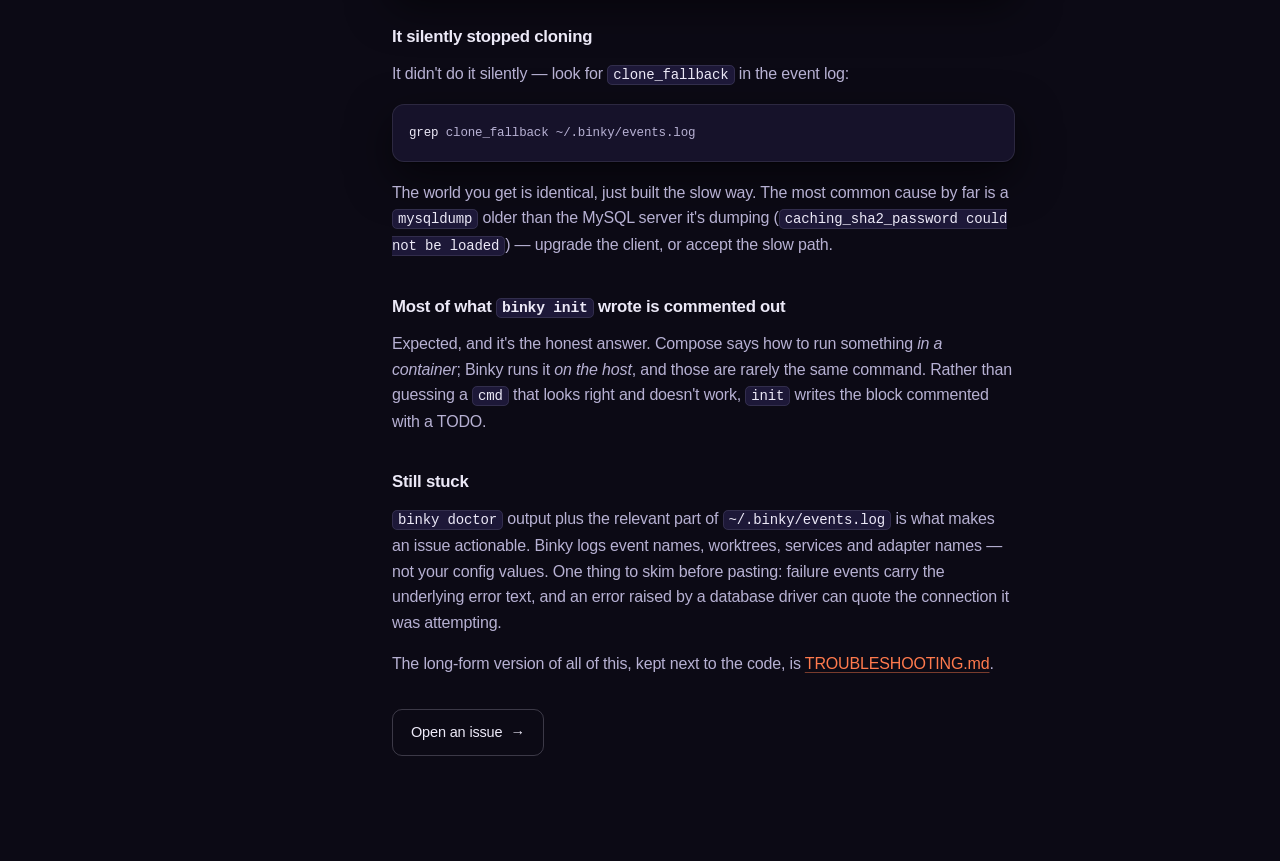
==== commit b9552fac: "feat(reload): restart a worktree in place, atomically under its lock `binky reload <name>` stops a w" ====
--- a/site/docs.html
+++ b/site/docs.html
@@ -409,6 +409,7 @@
             <tr><td><code>binky init [dir] [--force]</code></td><td>Write a starting <code>binky.toml</code> from <code>docker-compose.yml</code> + <code>.env</code>.</td></tr>
             <tr><td><code>binky check [path]</code></td><td>Validate a <code>binky.toml</code> and flag footguns.</td></tr>
             <tr><td><code>binky up &lt;name&gt; [--group g]</code></td><td>Create/use the worktree, allocate ports, provision resources, start services.</td></tr>
+            <tr><td><code>binky reload &lt;name&gt; [--group g]</code></td><td>Restart in place — stop, then bring back up on the same ports and data.</td></tr>
             <tr><td><code>binky down &lt;name&gt;</code></td><td>Stop the processes. Keeps files, ports and data.</td></tr>
             <tr><td><code>binky remove &lt;name&gt; [--force]</code></td><td>Destroy it — stop, drop its slices, remove its files.</td></tr>
             <tr><td><code>binky status [.]</code></td><td>List worktrees, grouped by project. <code>.</code> = this project only.</td></tr>
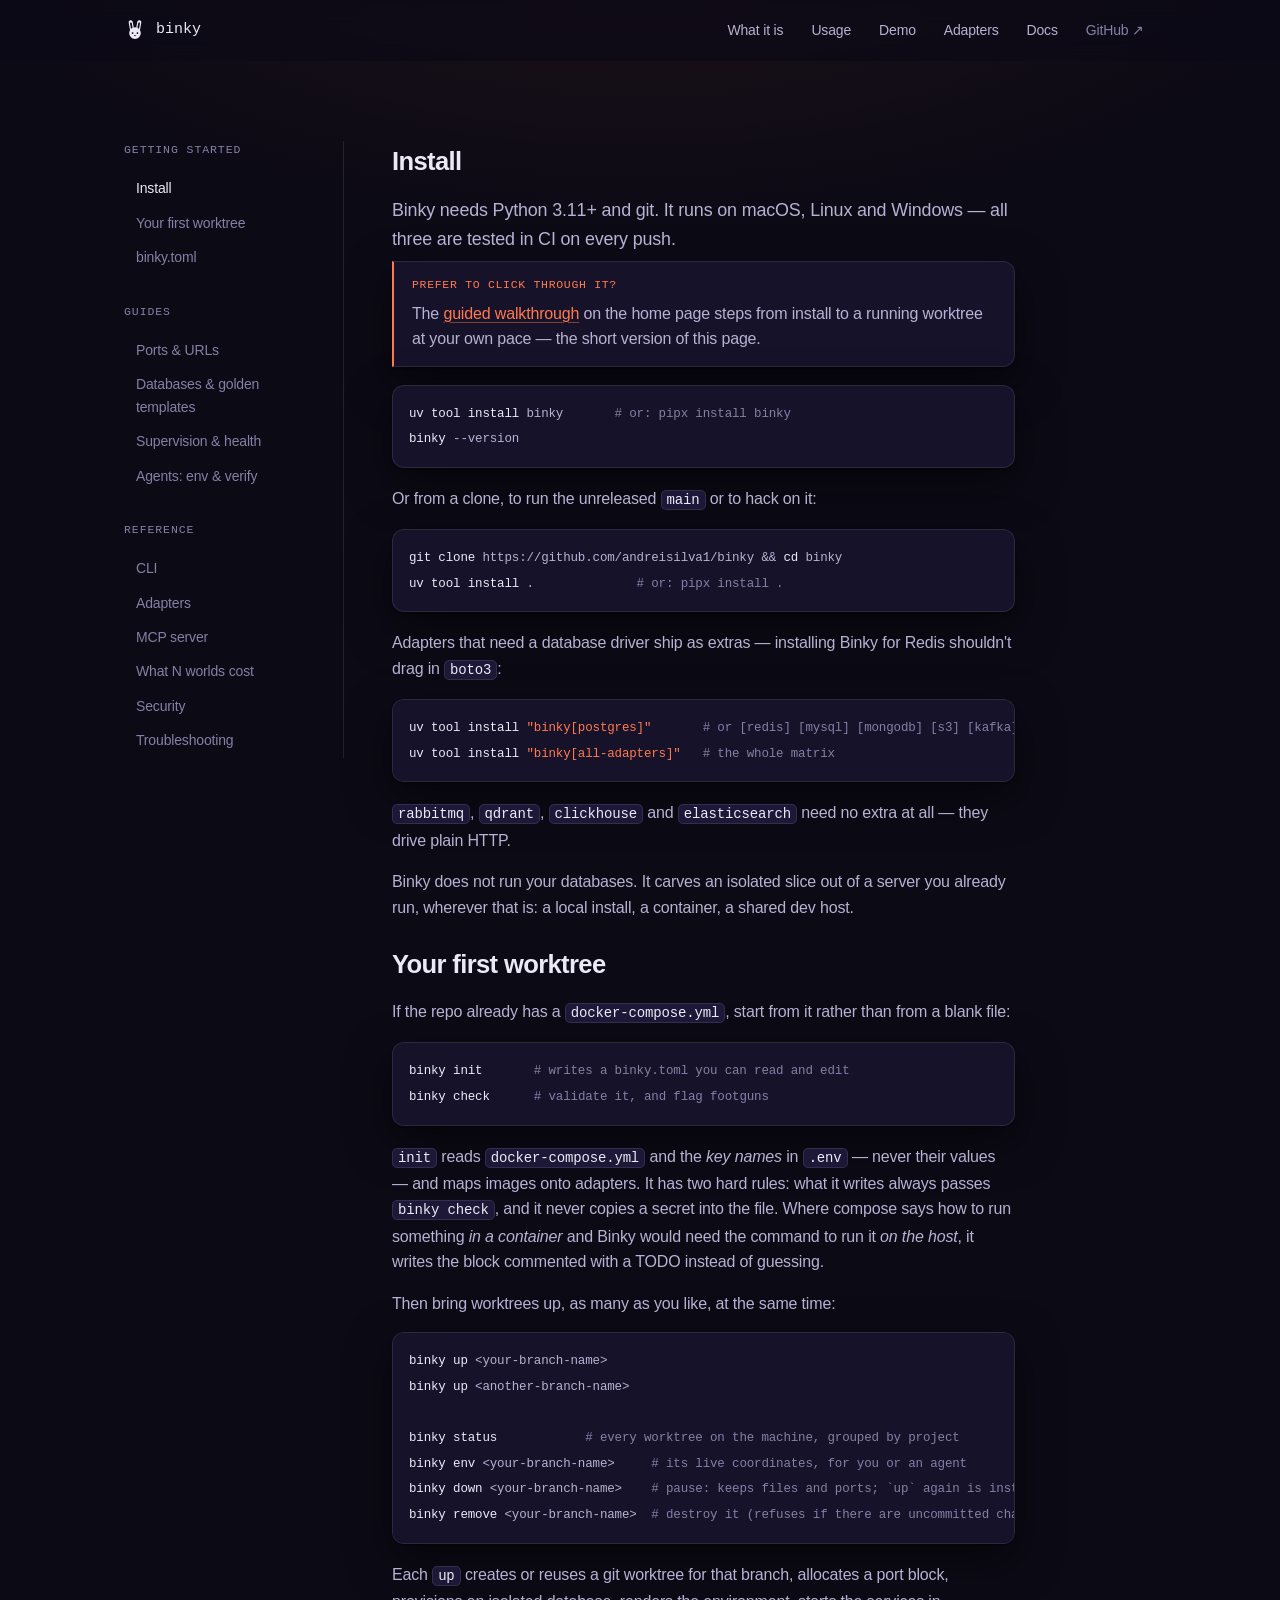
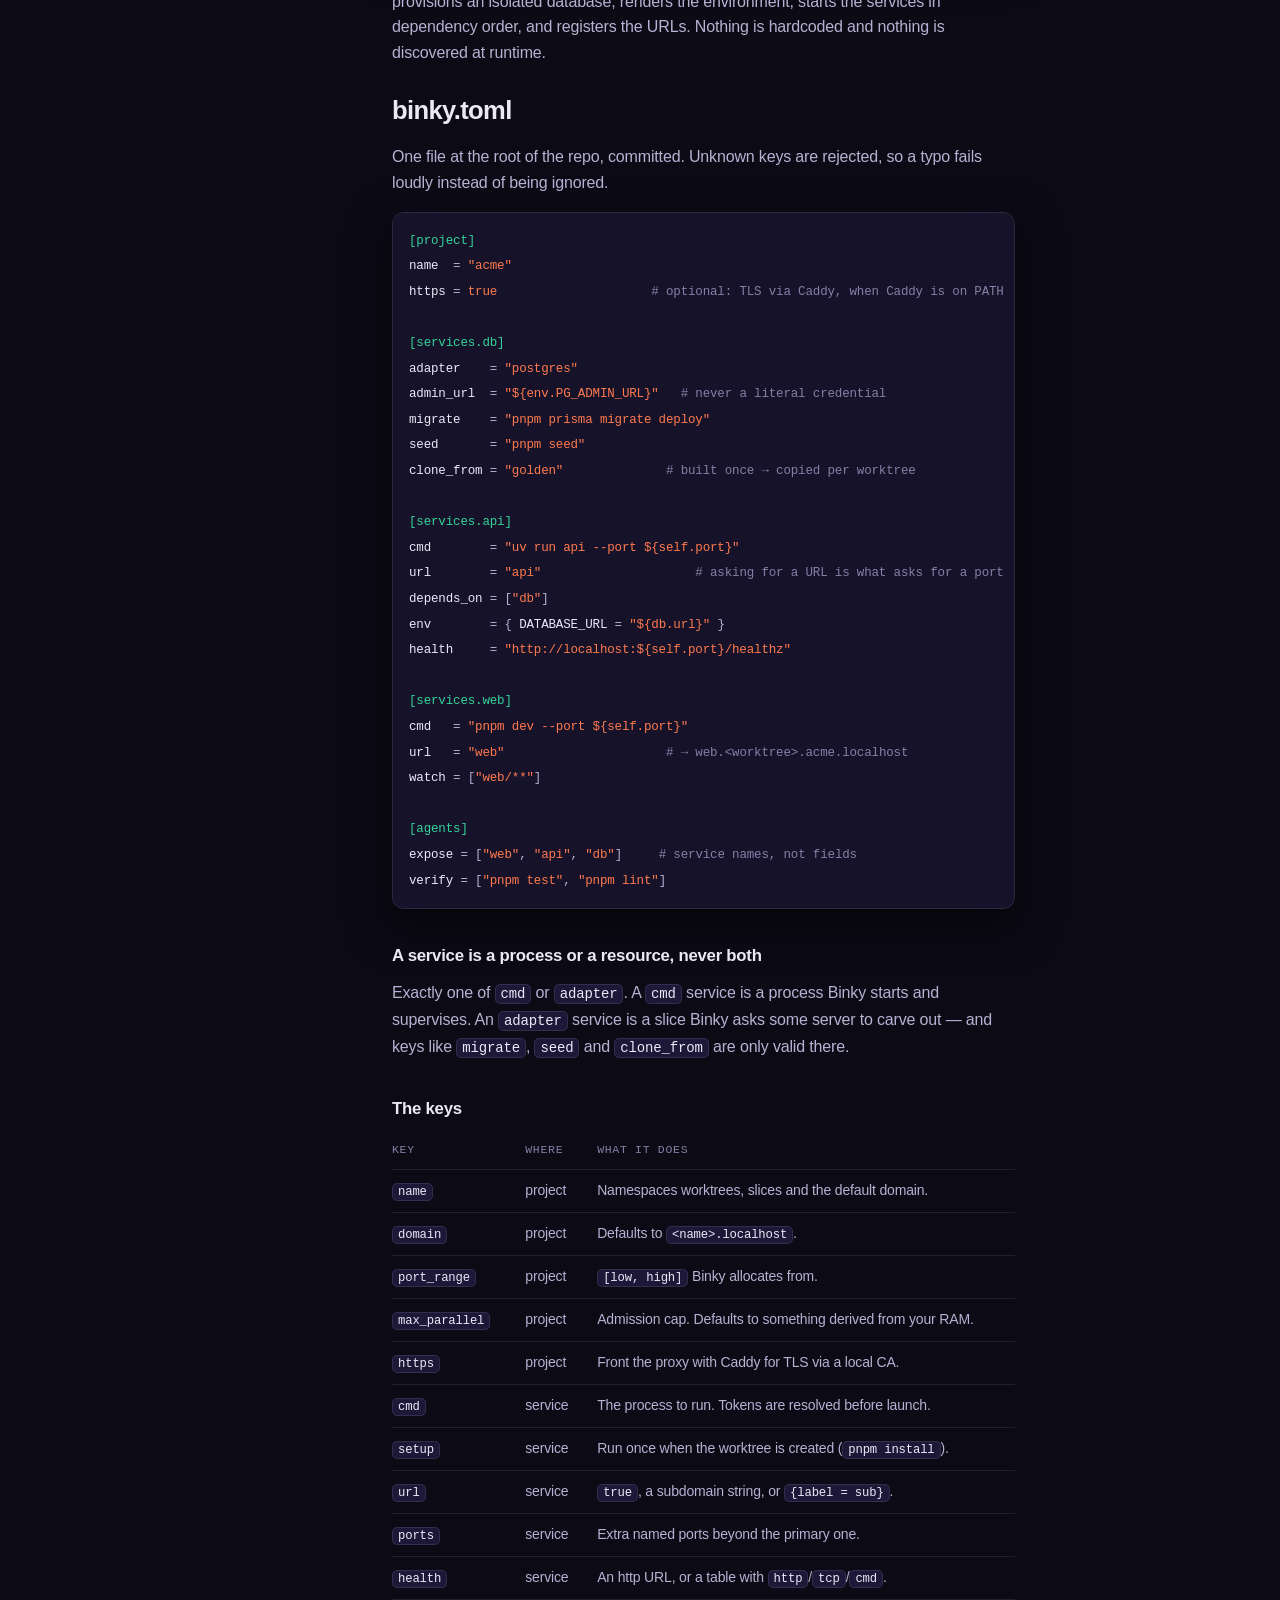
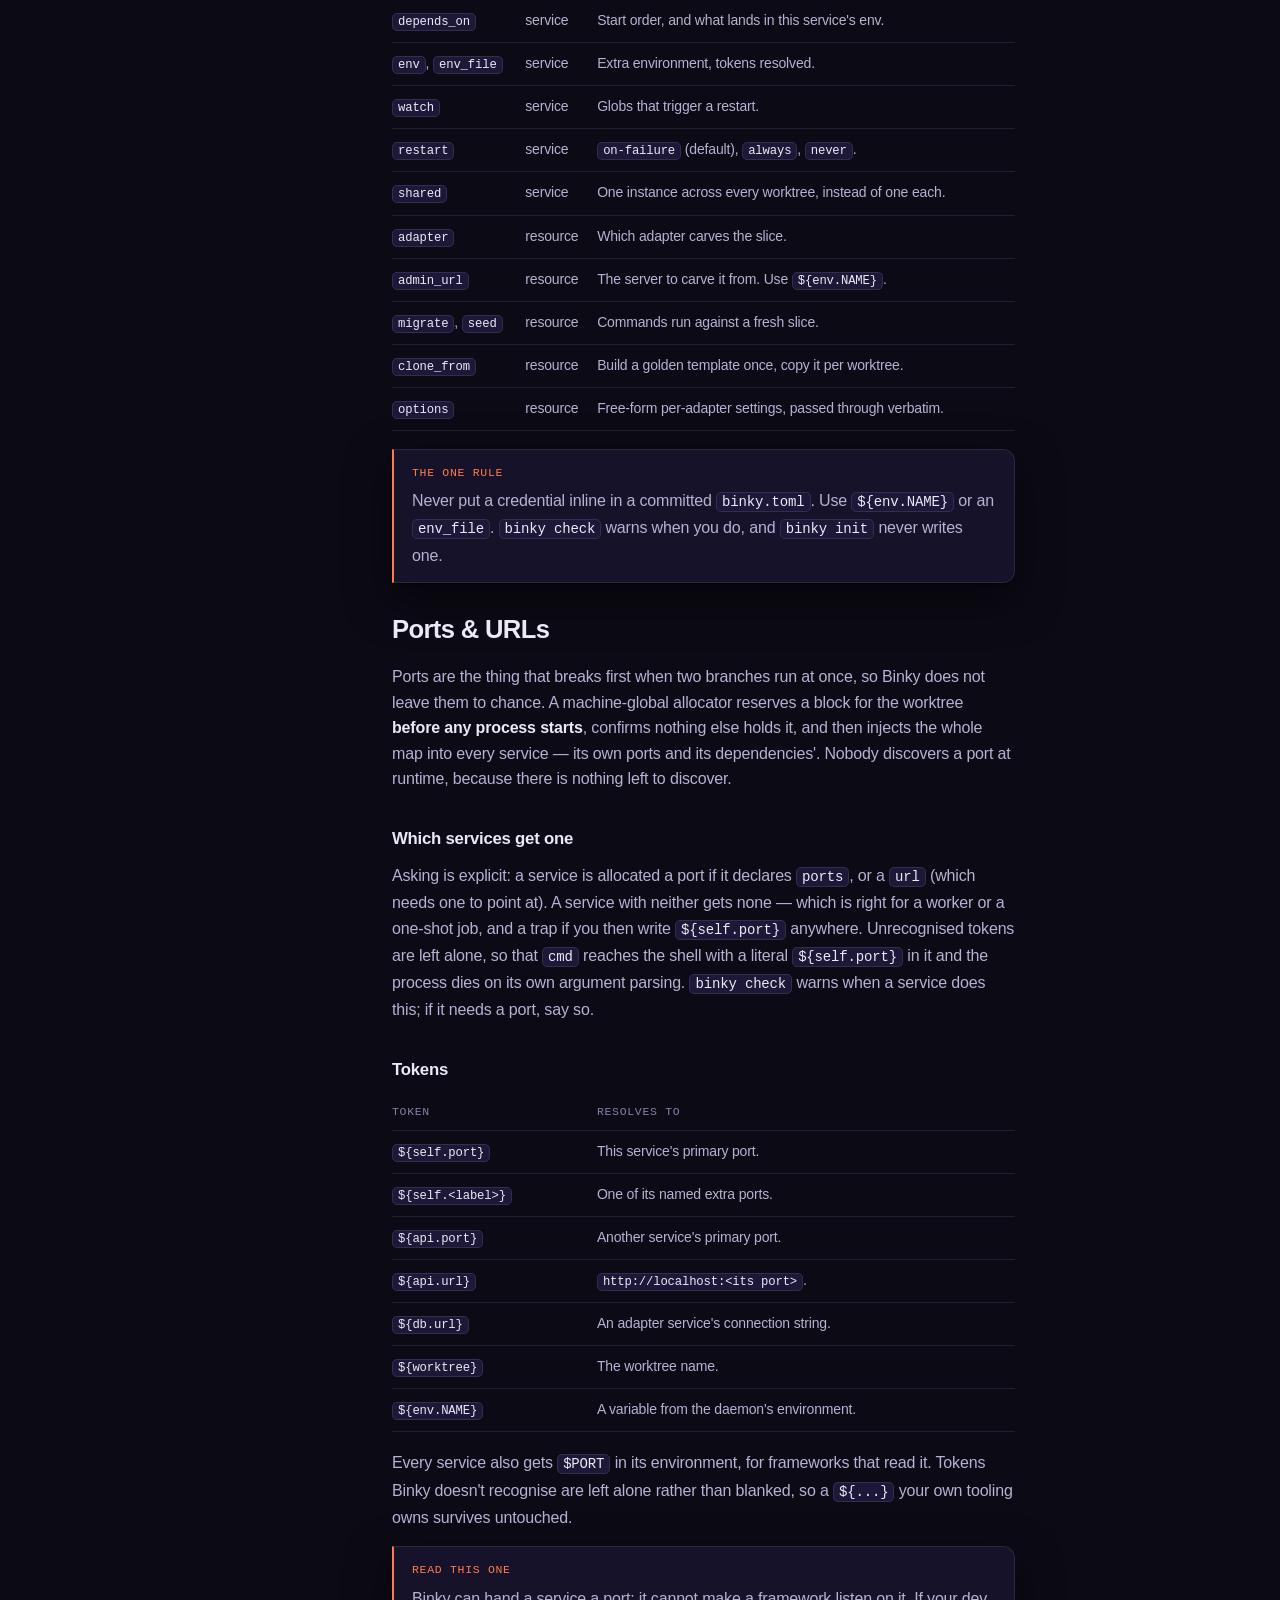
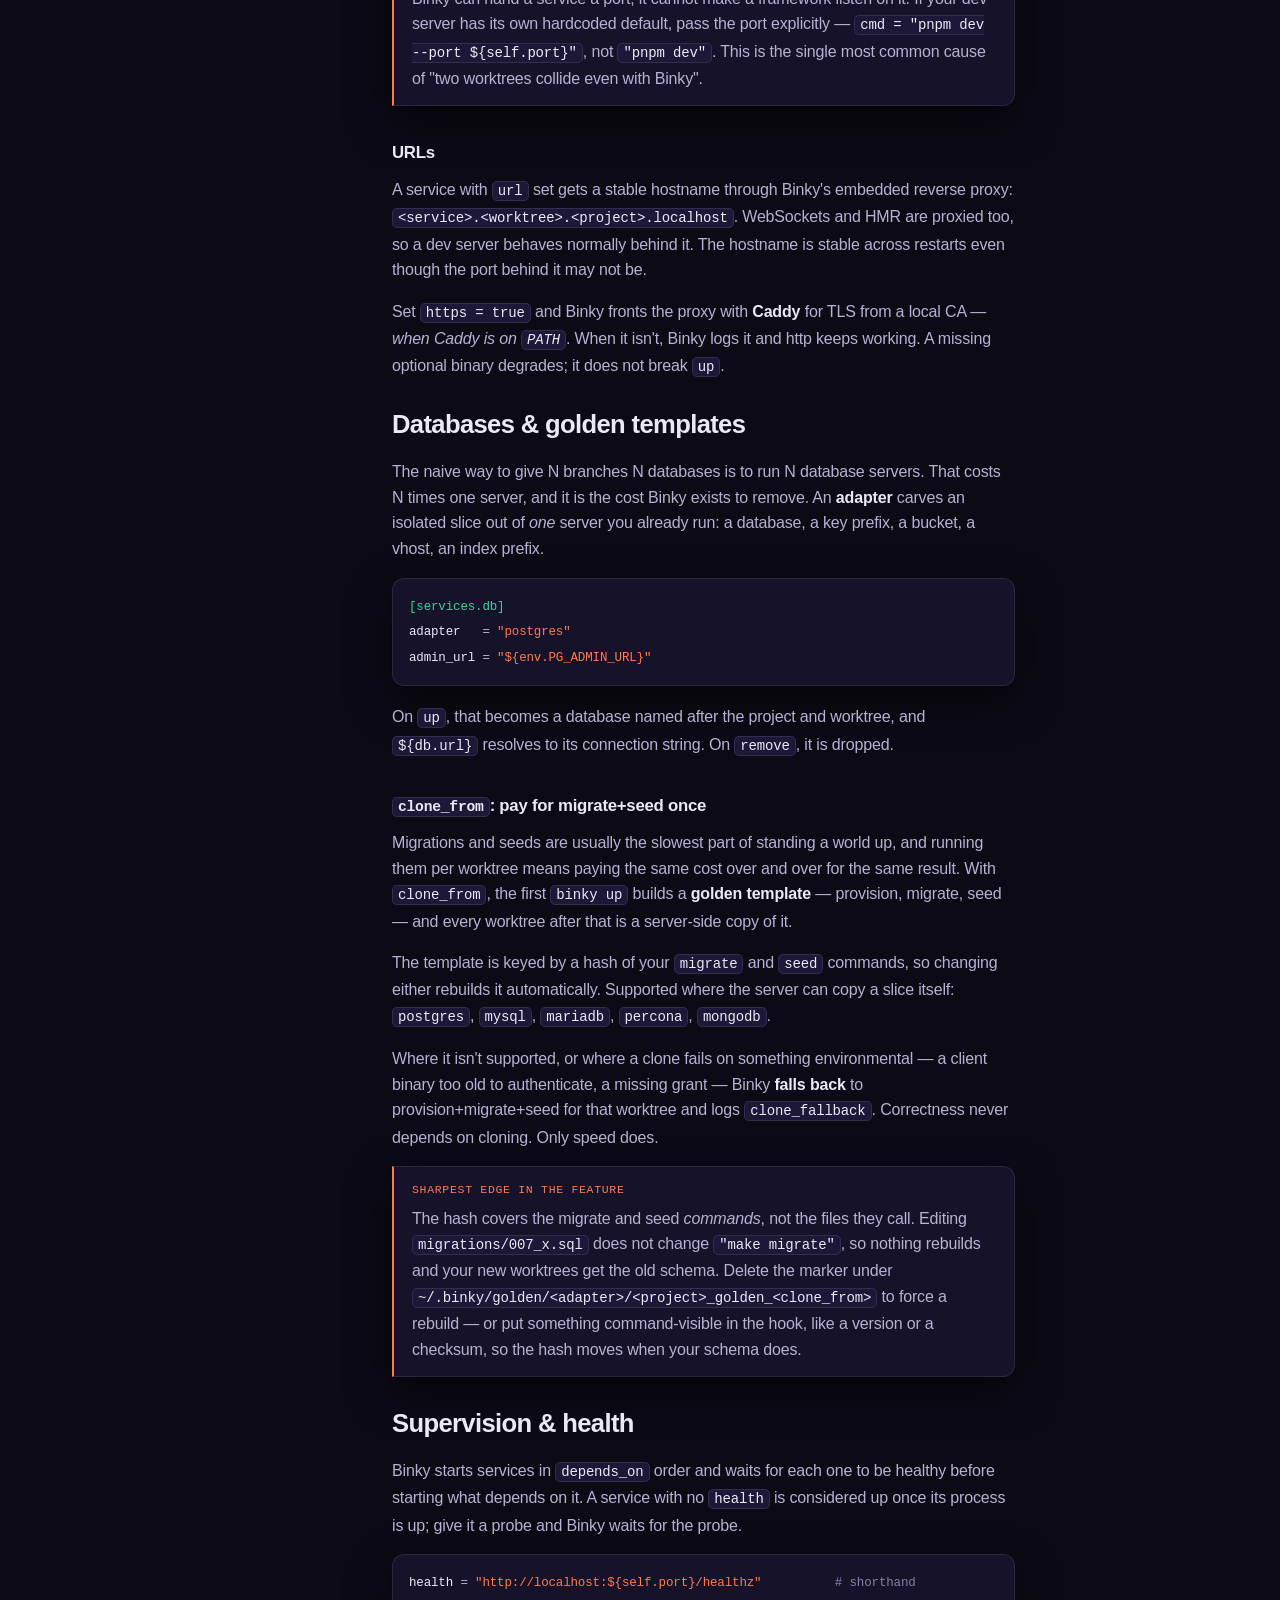
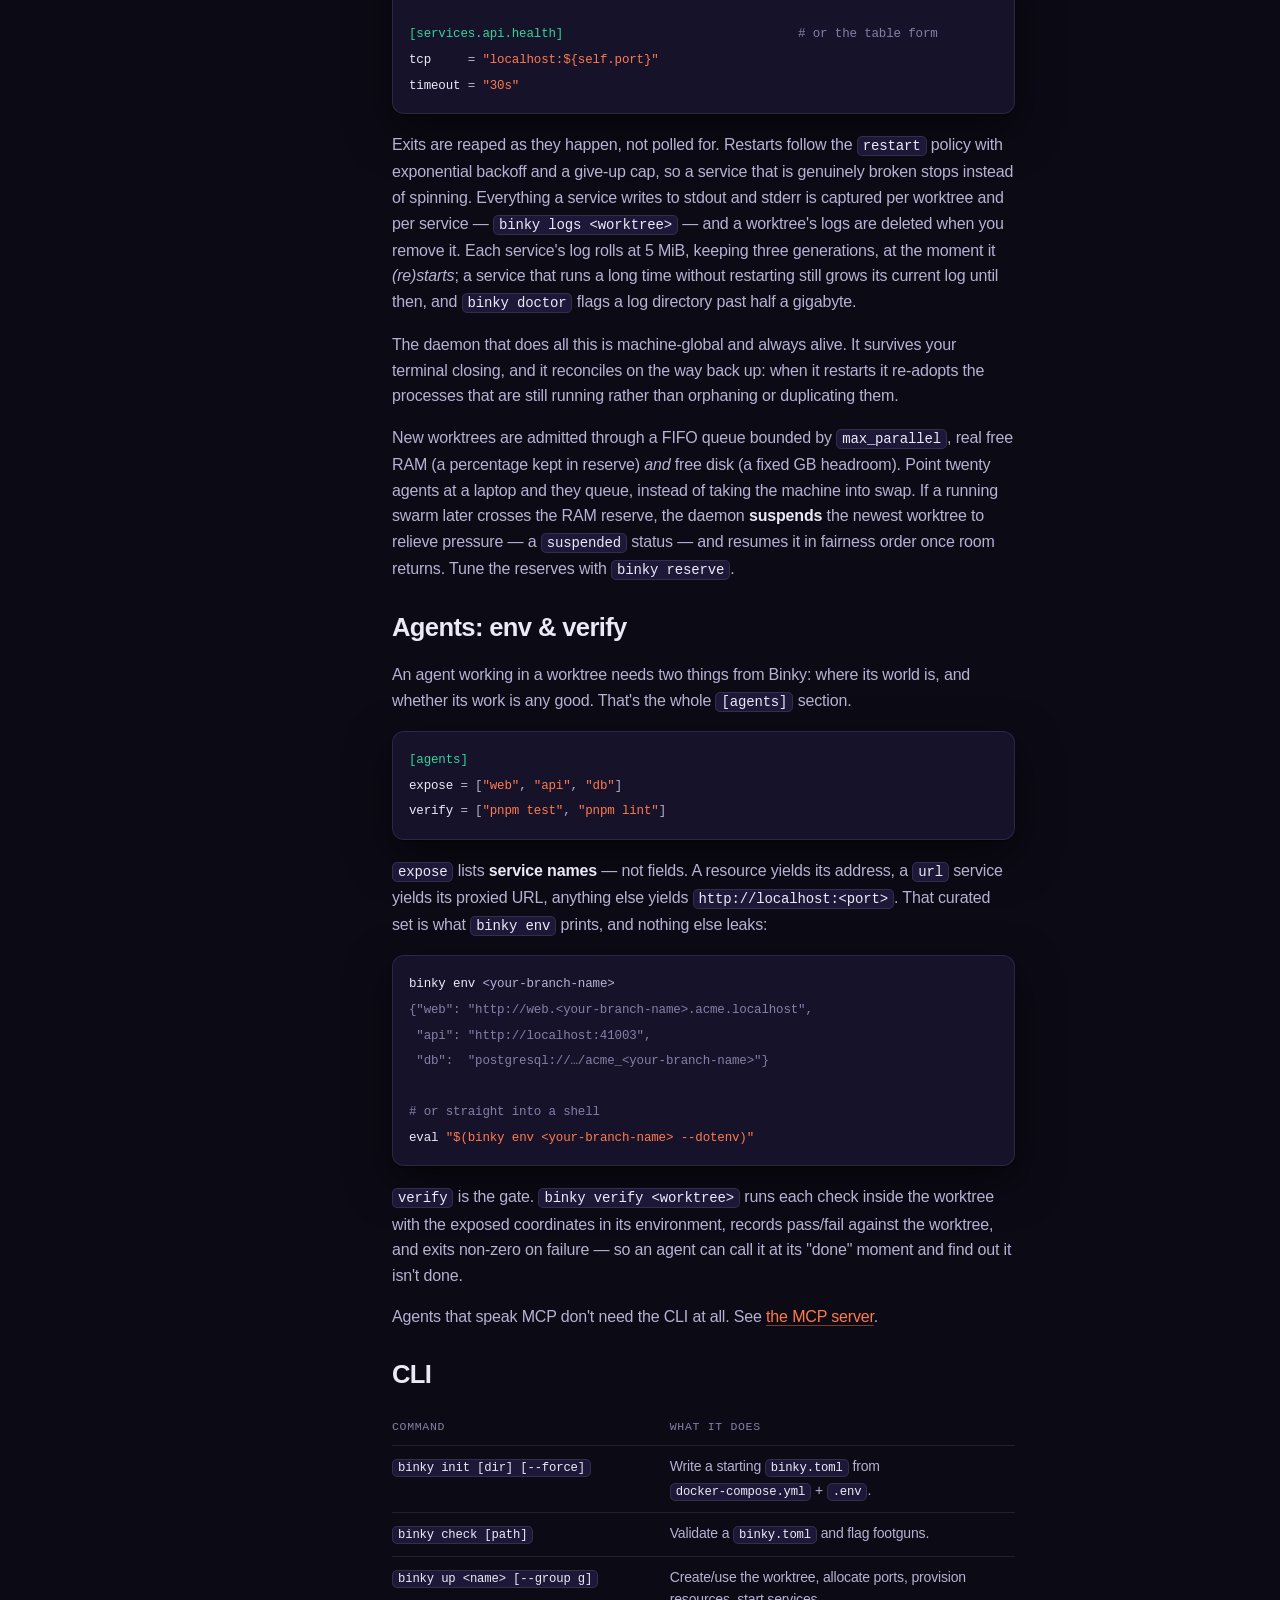
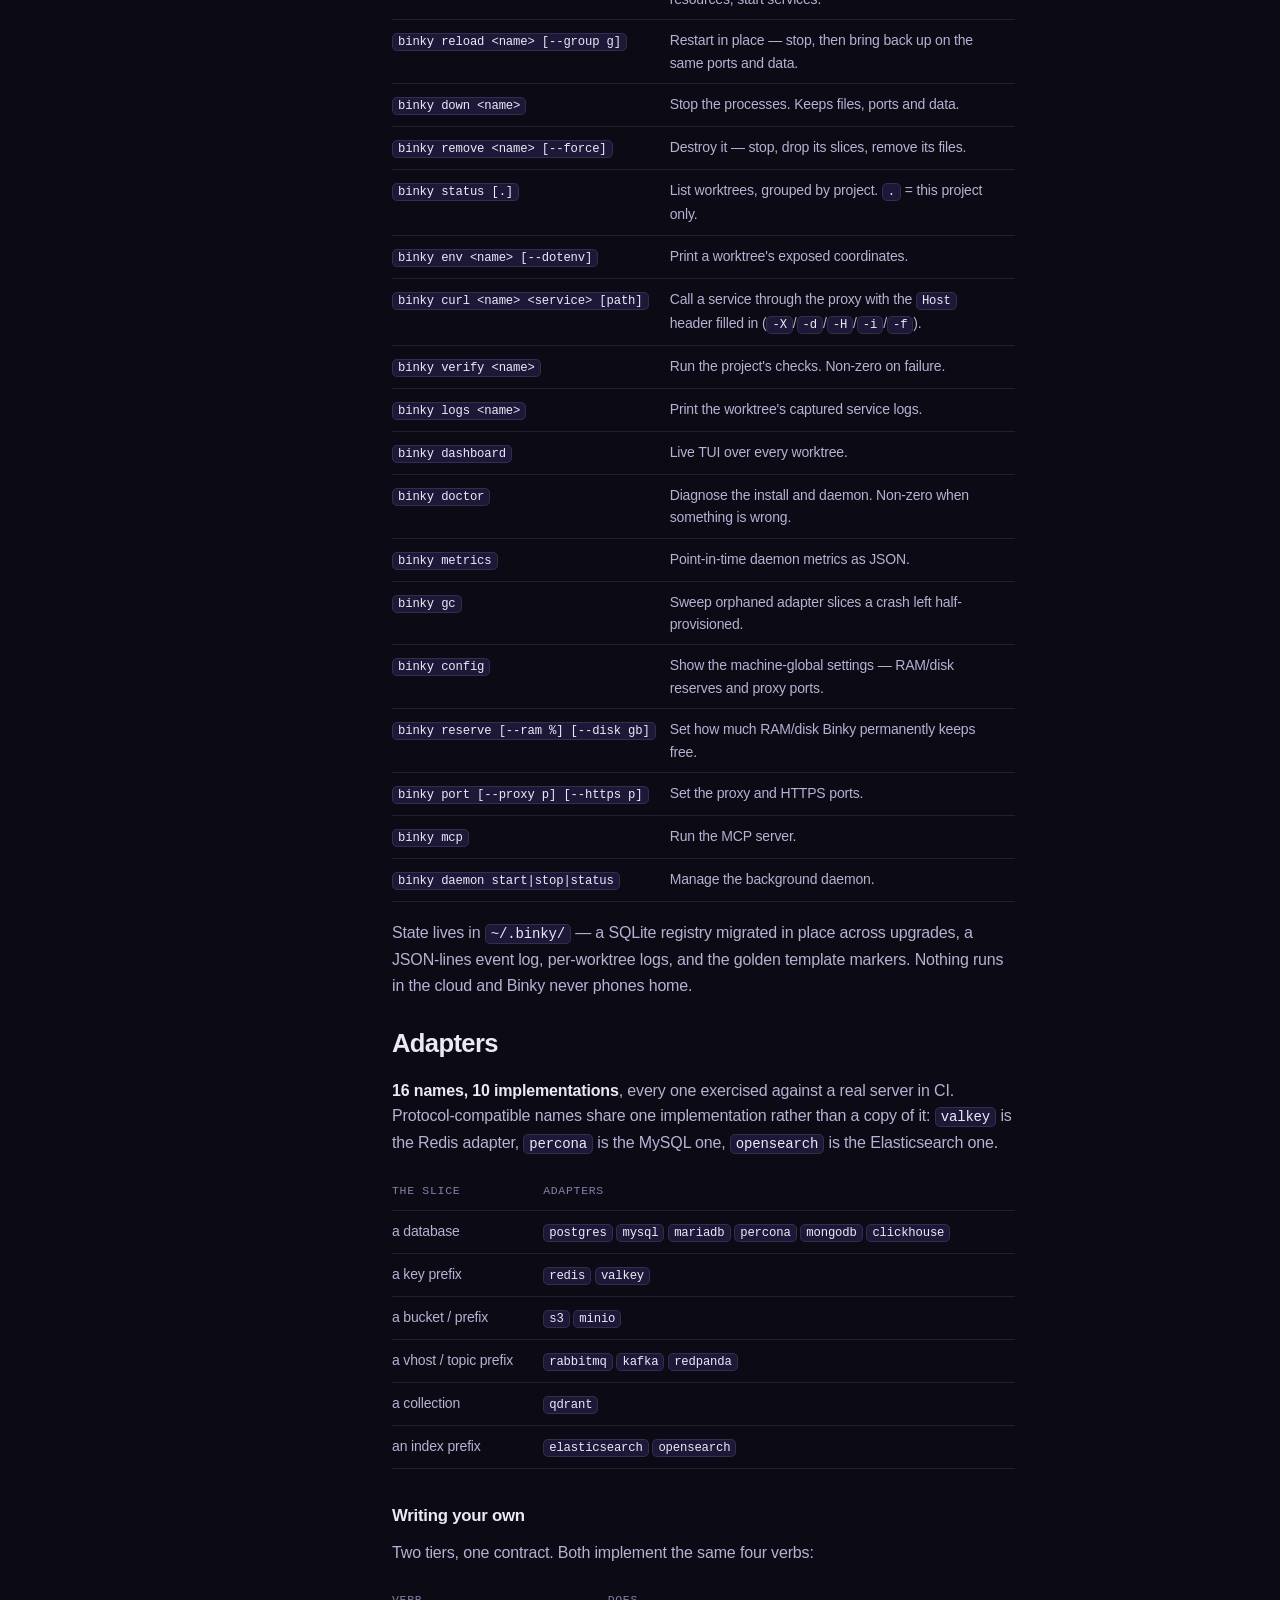
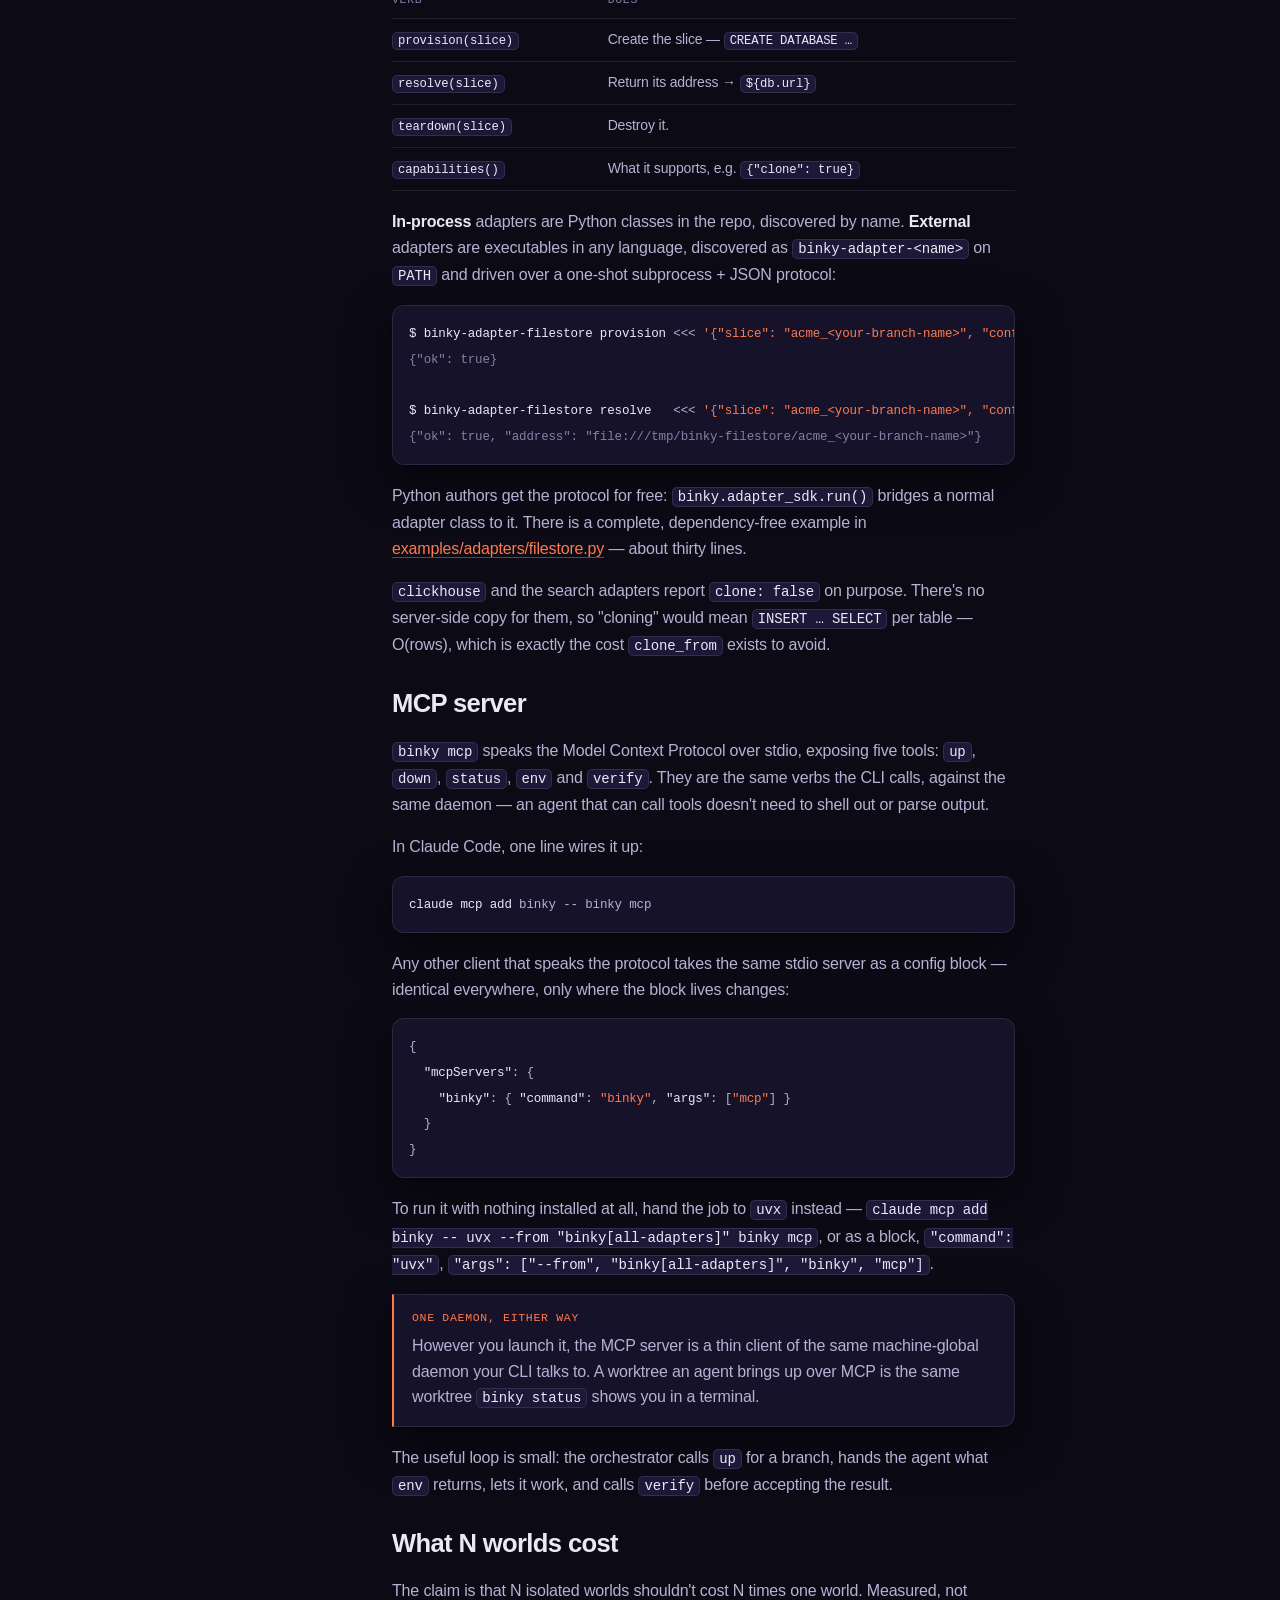
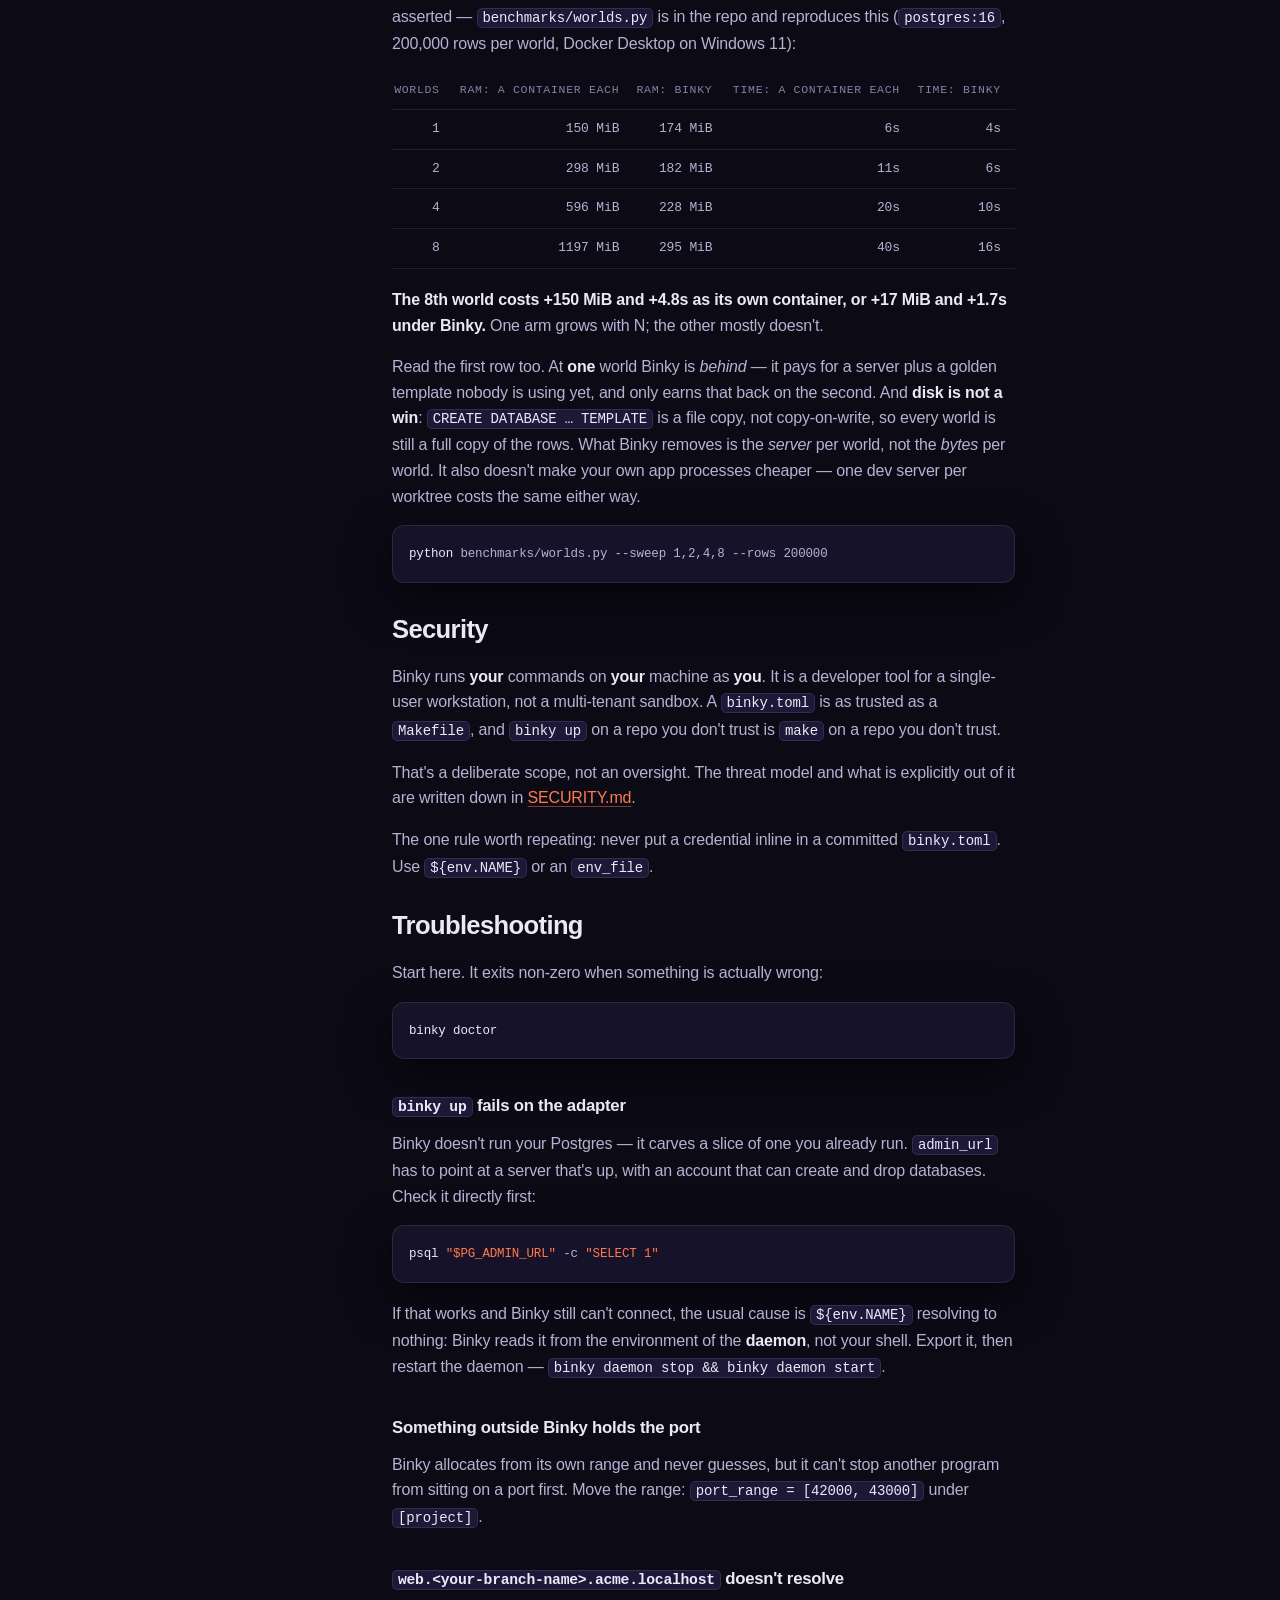
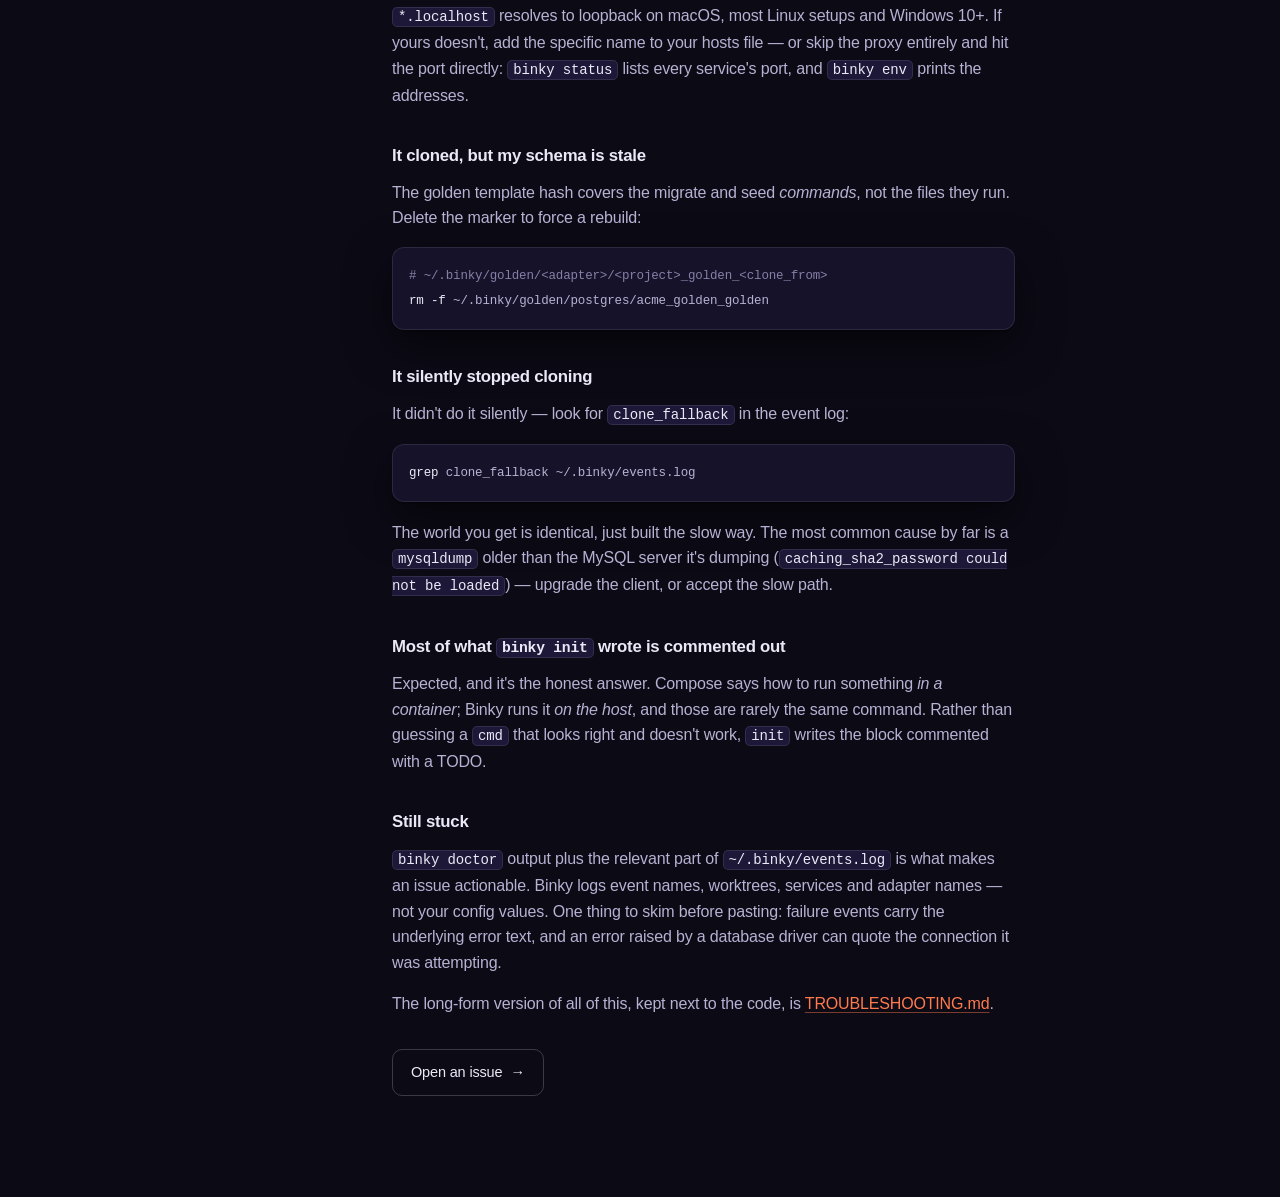
==== commit 43a1bcf2: "docs(site): catch the front up to the CLI, and guard it in CI site/docs.html listed an older command" ====
--- a/site/docs.html
+++ b/site/docs.html
@@ -347,8 +347,9 @@
           <code>restart</code> policy with exponential backoff and a give-up cap, so a service that
           is genuinely broken stops instead of spinning. Everything a service writes to stdout and
           stderr is captured per worktree and per service — <code>binky logs &lt;worktree&gt;</code>
-          — and a worktree's logs are deleted when you remove it. They are not rotated while it
-          runs, so a service that writes without restraint will grow its log until then;
+          — and a worktree's logs are deleted when you remove it. Each service's log rolls at 5 MiB,
+          keeping three generations, at the moment it <em>(re)starts</em>; a service that runs a long
+          time without restarting still grows its current log until then, and
           <code>binky doctor</code> flags a log directory past half a gigabyte.
         </p>
         <p>
@@ -357,9 +358,12 @@
           processes that are still running rather than orphaning or duplicating them.
         </p>
         <p>
-          New worktrees are admitted through a FIFO queue bounded by <code>max_parallel</code>
-          <em>and</em> real free RAM. Point twenty agents at a laptop and they queue, instead of
-          taking the machine into swap.
+          New worktrees are admitted through a FIFO queue bounded by <code>max_parallel</code>,
+          real free RAM (a percentage kept in reserve) <em>and</em> free disk (a fixed GB headroom).
+          Point twenty agents at a laptop and they queue, instead of taking the machine into swap.
+          If a running swarm later crosses the RAM reserve, the daemon <strong>suspends</strong> the
+          newest worktree to relieve pressure — a <code>suspended</code> status — and resumes it in
+          fairness order once room returns. Tune the reserves with <code>binky reserve</code>.
         </p>
       </section>
 
@@ -420,6 +424,10 @@
             <tr><td><code>binky dashboard</code></td><td>Live TUI over every worktree.</td></tr>
             <tr><td><code>binky doctor</code></td><td>Diagnose the install and daemon. Non-zero when something is wrong.</td></tr>
             <tr><td><code>binky metrics</code></td><td>Point-in-time daemon metrics as JSON.</td></tr>
+            <tr><td><code>binky gc</code></td><td>Sweep orphaned adapter slices a crash left half-provisioned.</td></tr>
+            <tr><td><code>binky config</code></td><td>Show the machine-global settings — RAM/disk reserves and proxy ports.</td></tr>
+            <tr><td><code>binky reserve [--ram %] [--disk gb]</code></td><td>Set how much RAM/disk Binky permanently keeps free.</td></tr>
+            <tr><td><code>binky port [--proxy p] [--https p]</code></td><td>Set the proxy and HTTPS ports.</td></tr>
             <tr><td><code>binky mcp</code></td><td>Run the MCP server.</td></tr>
             <tr><td><code>binky daemon start|stop|status</code></td><td>Manage the background daemon.</td></tr>
           </tbody>
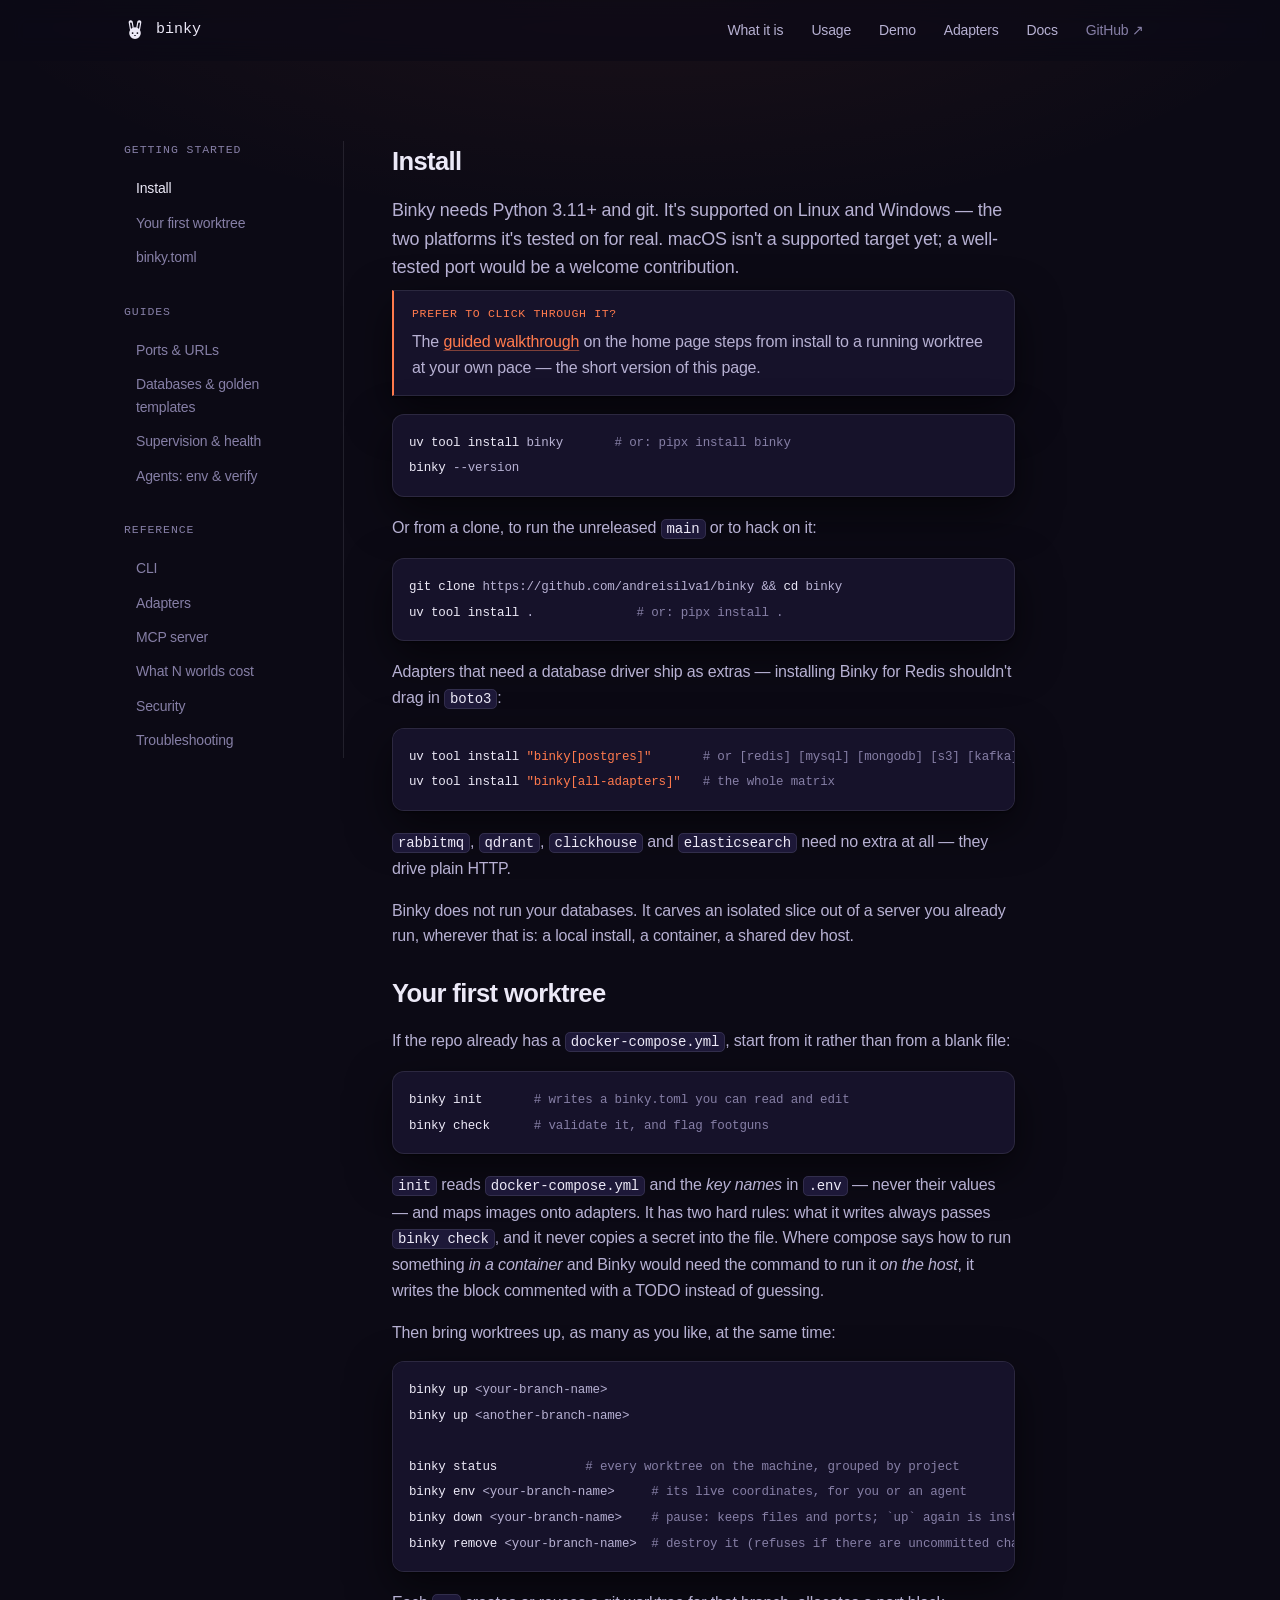
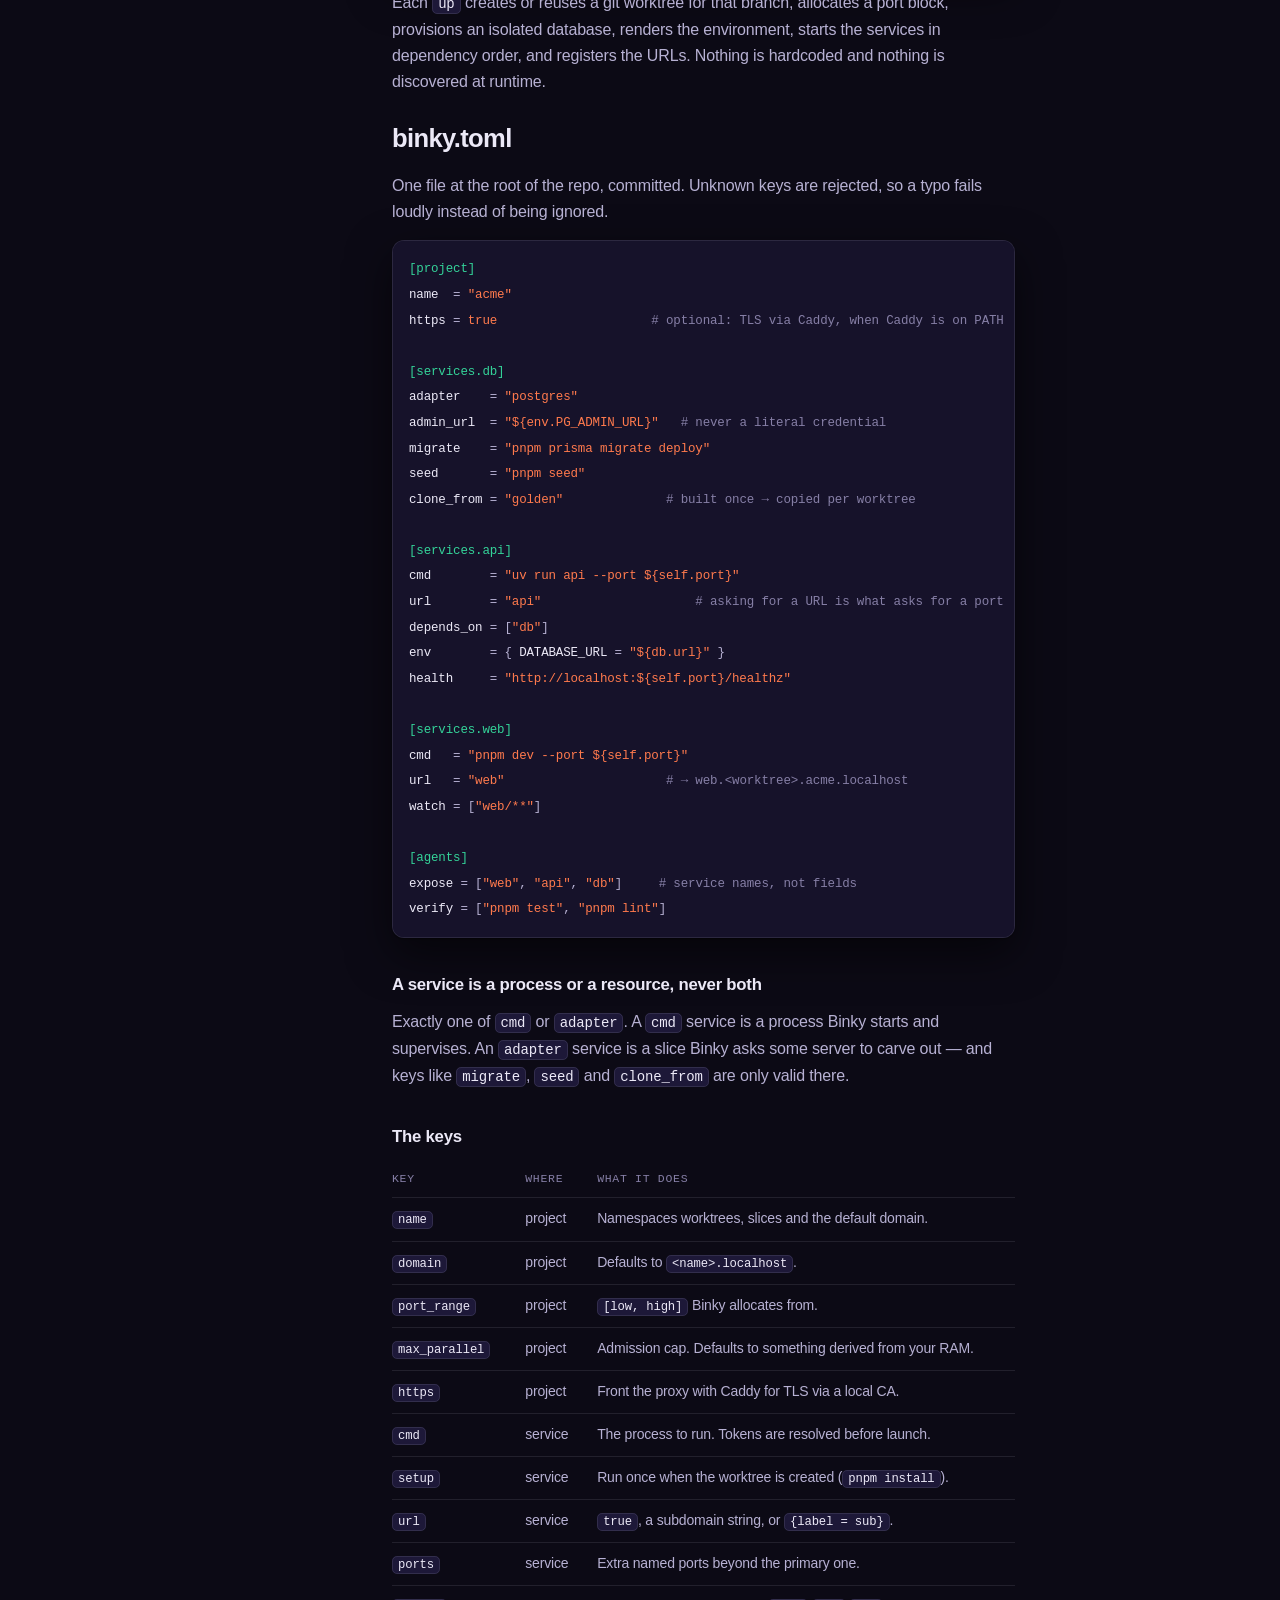
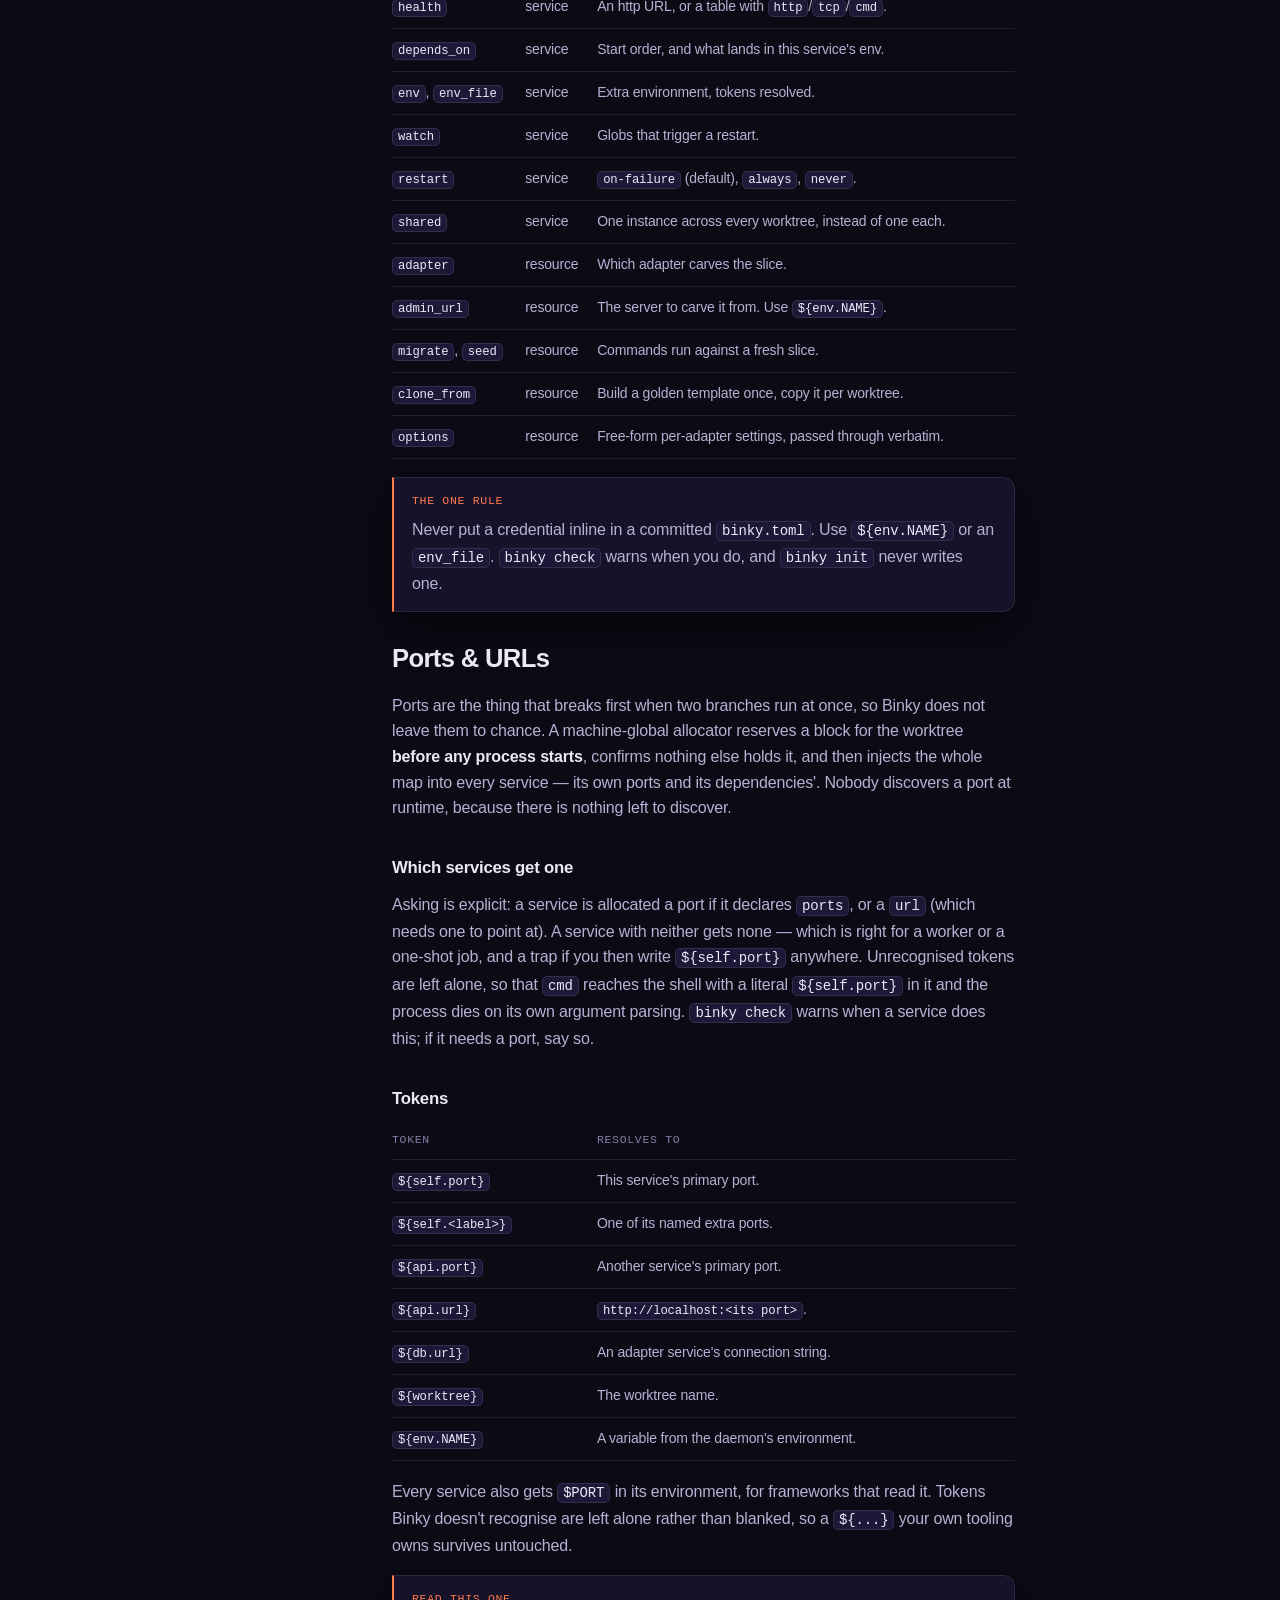
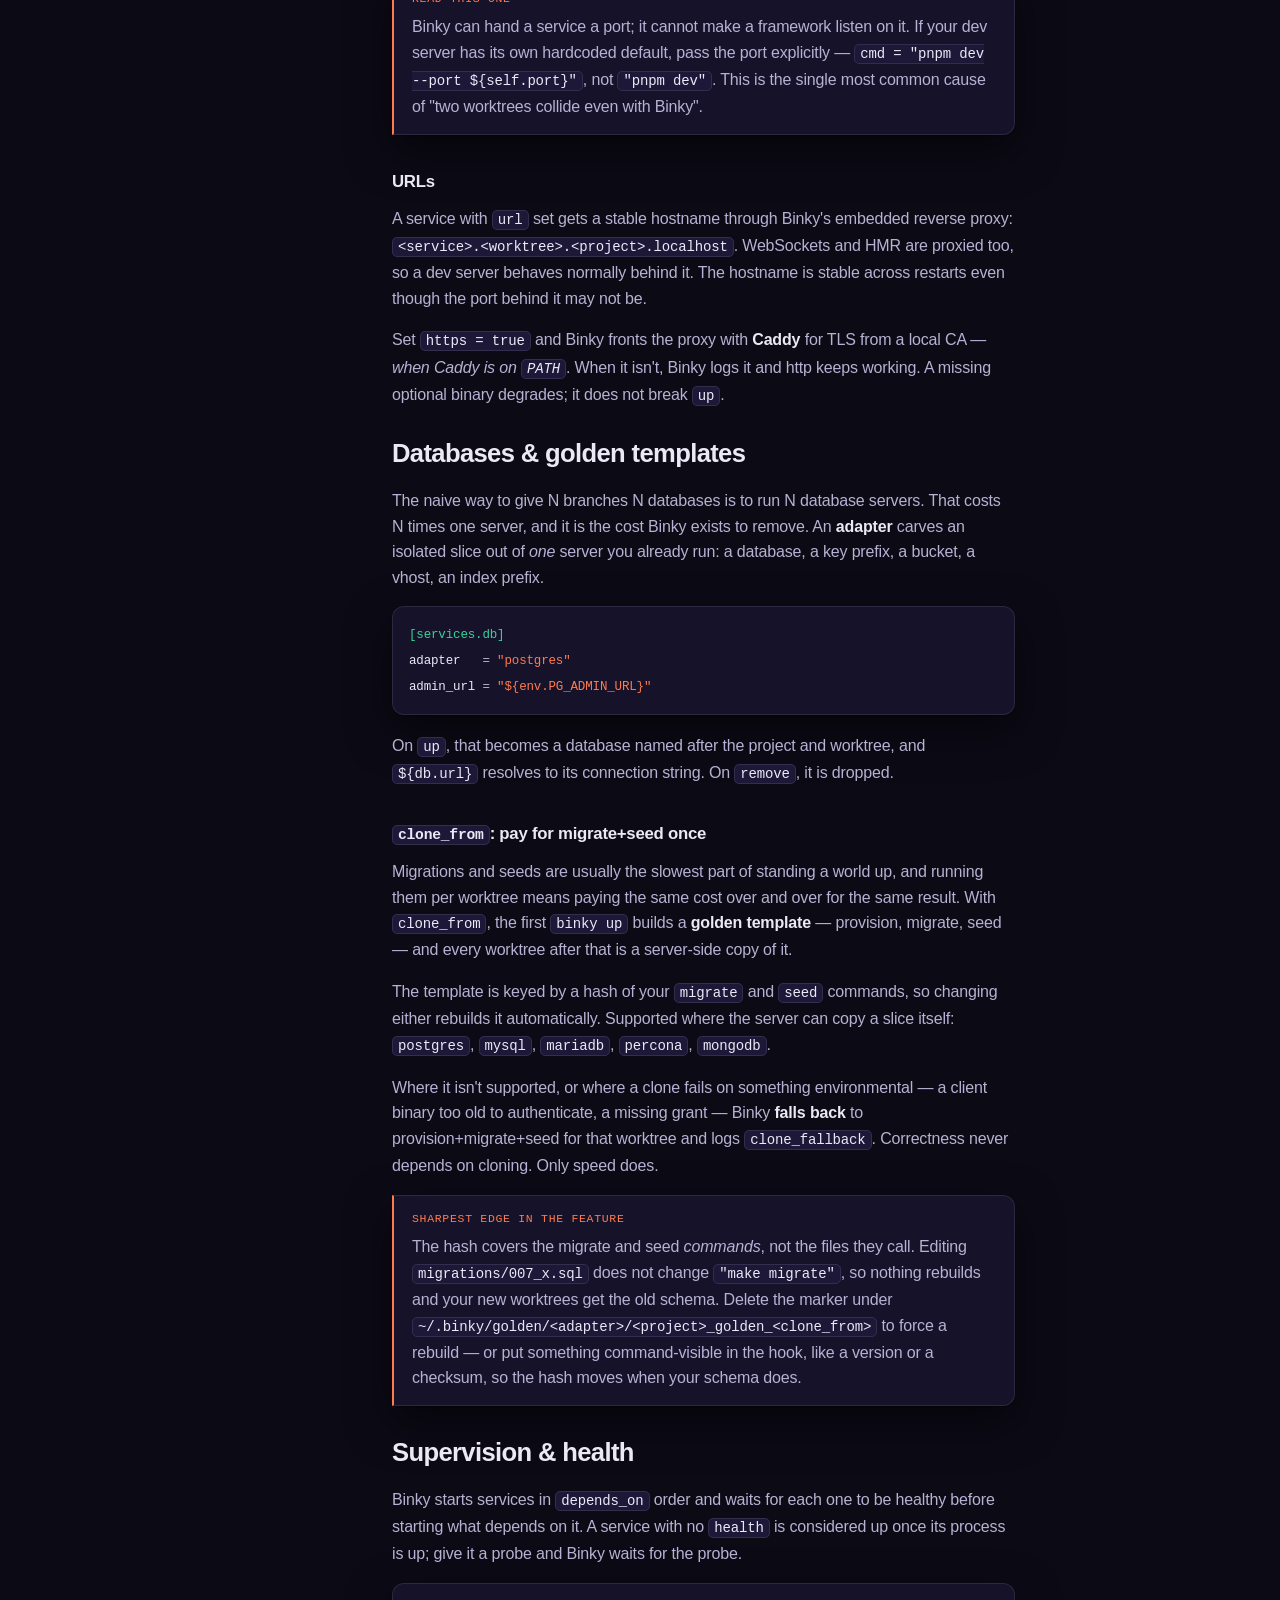
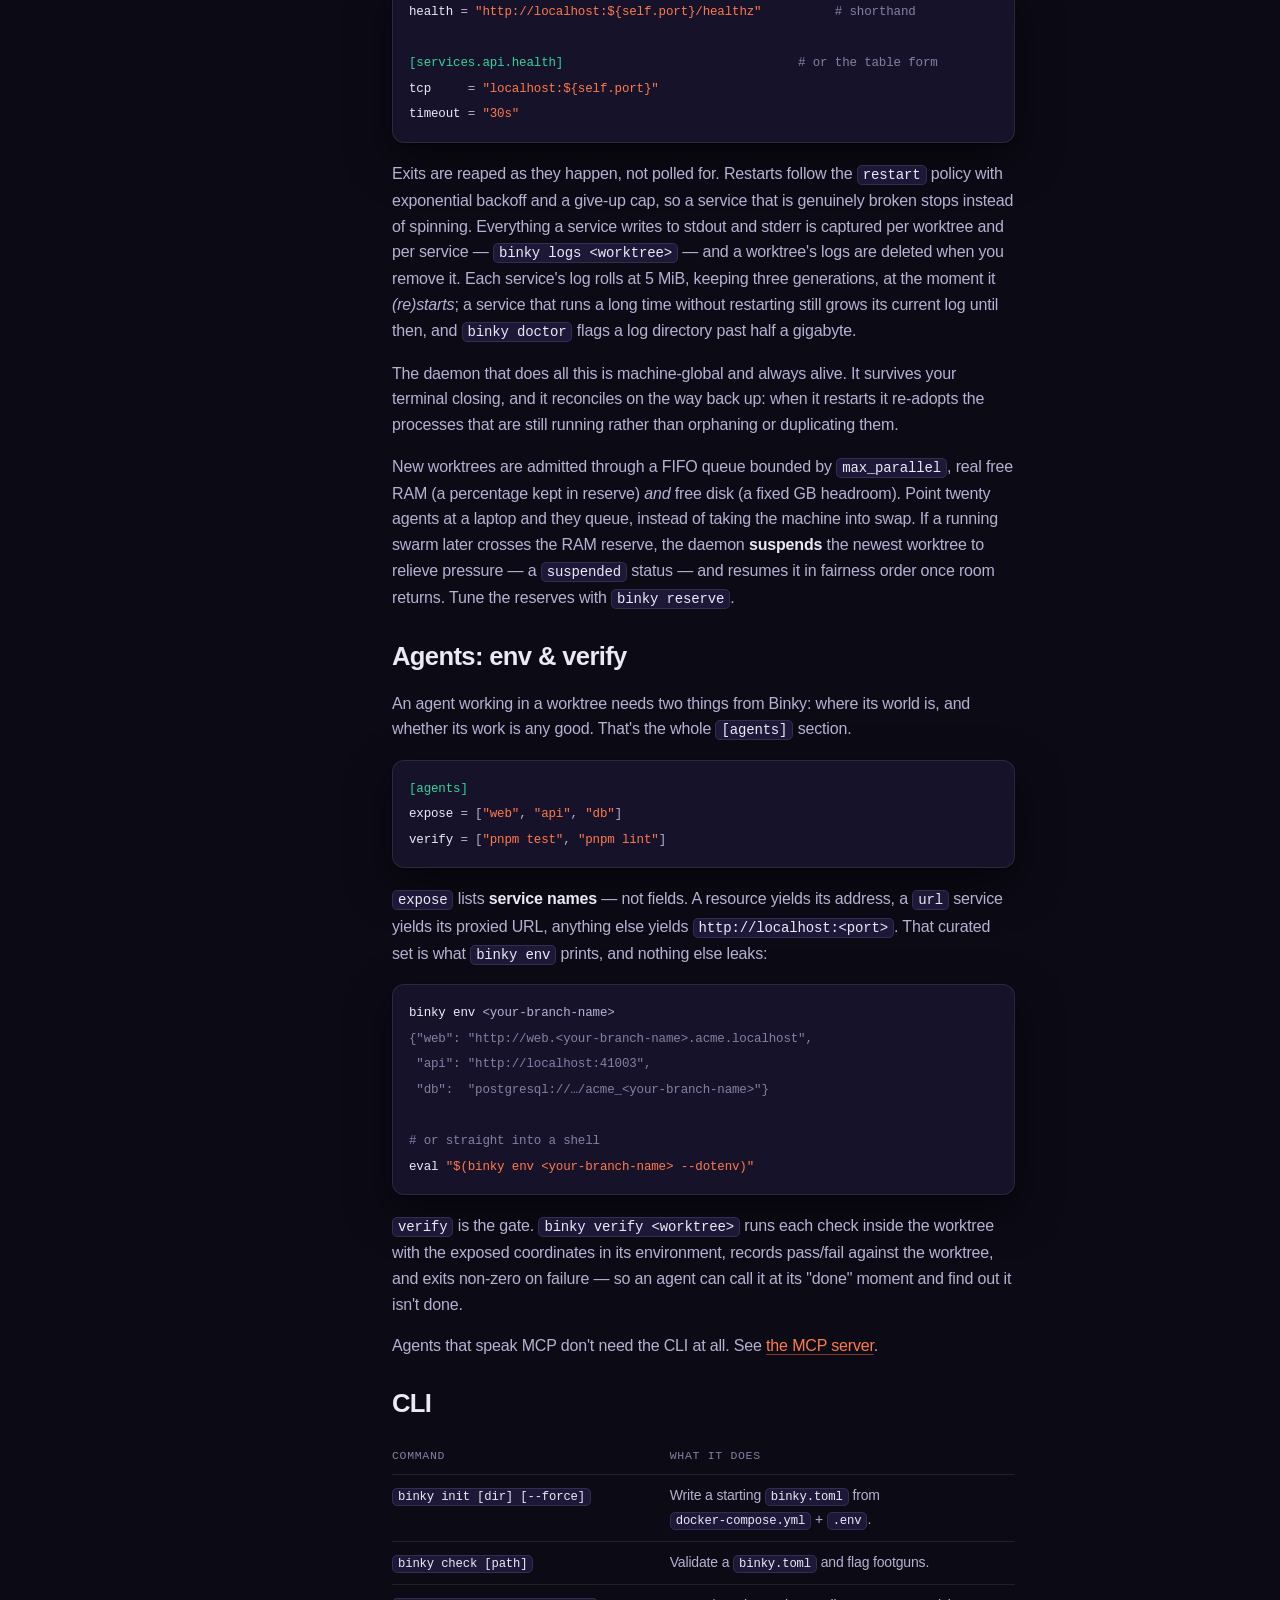
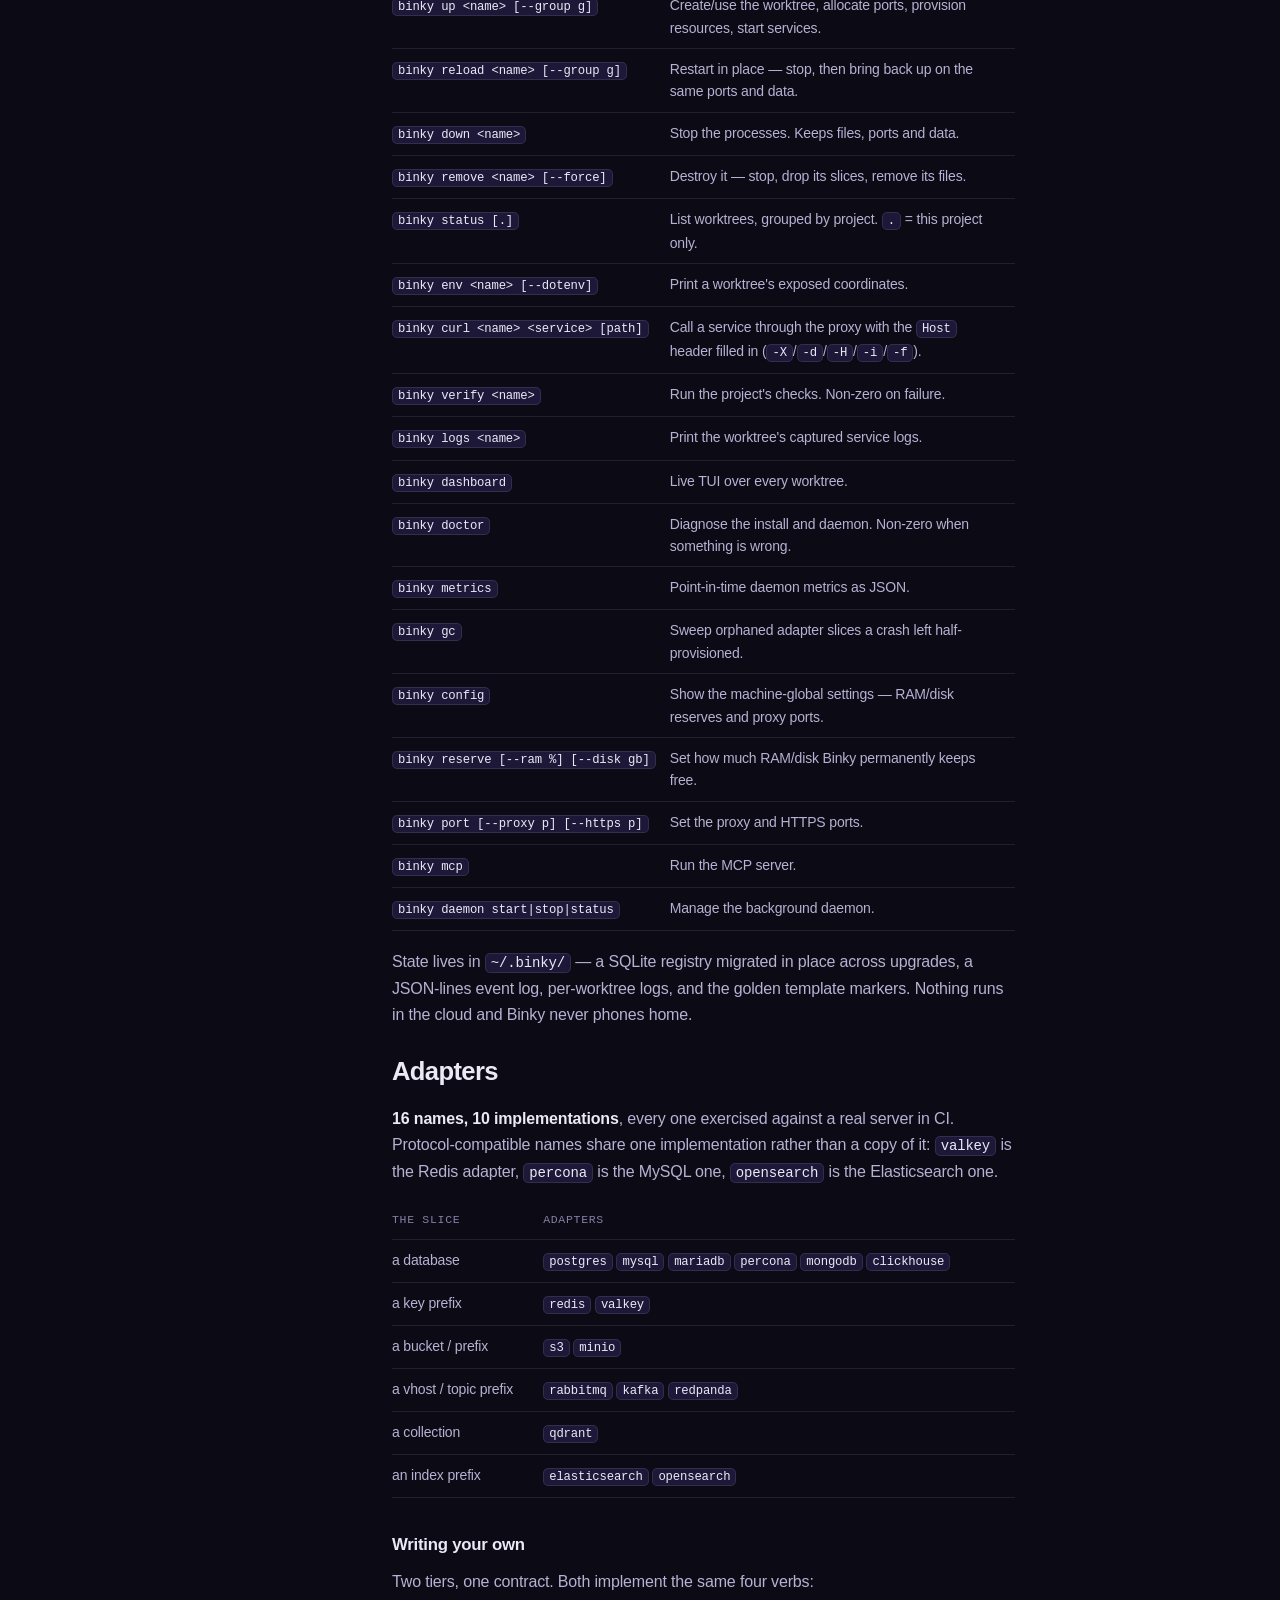
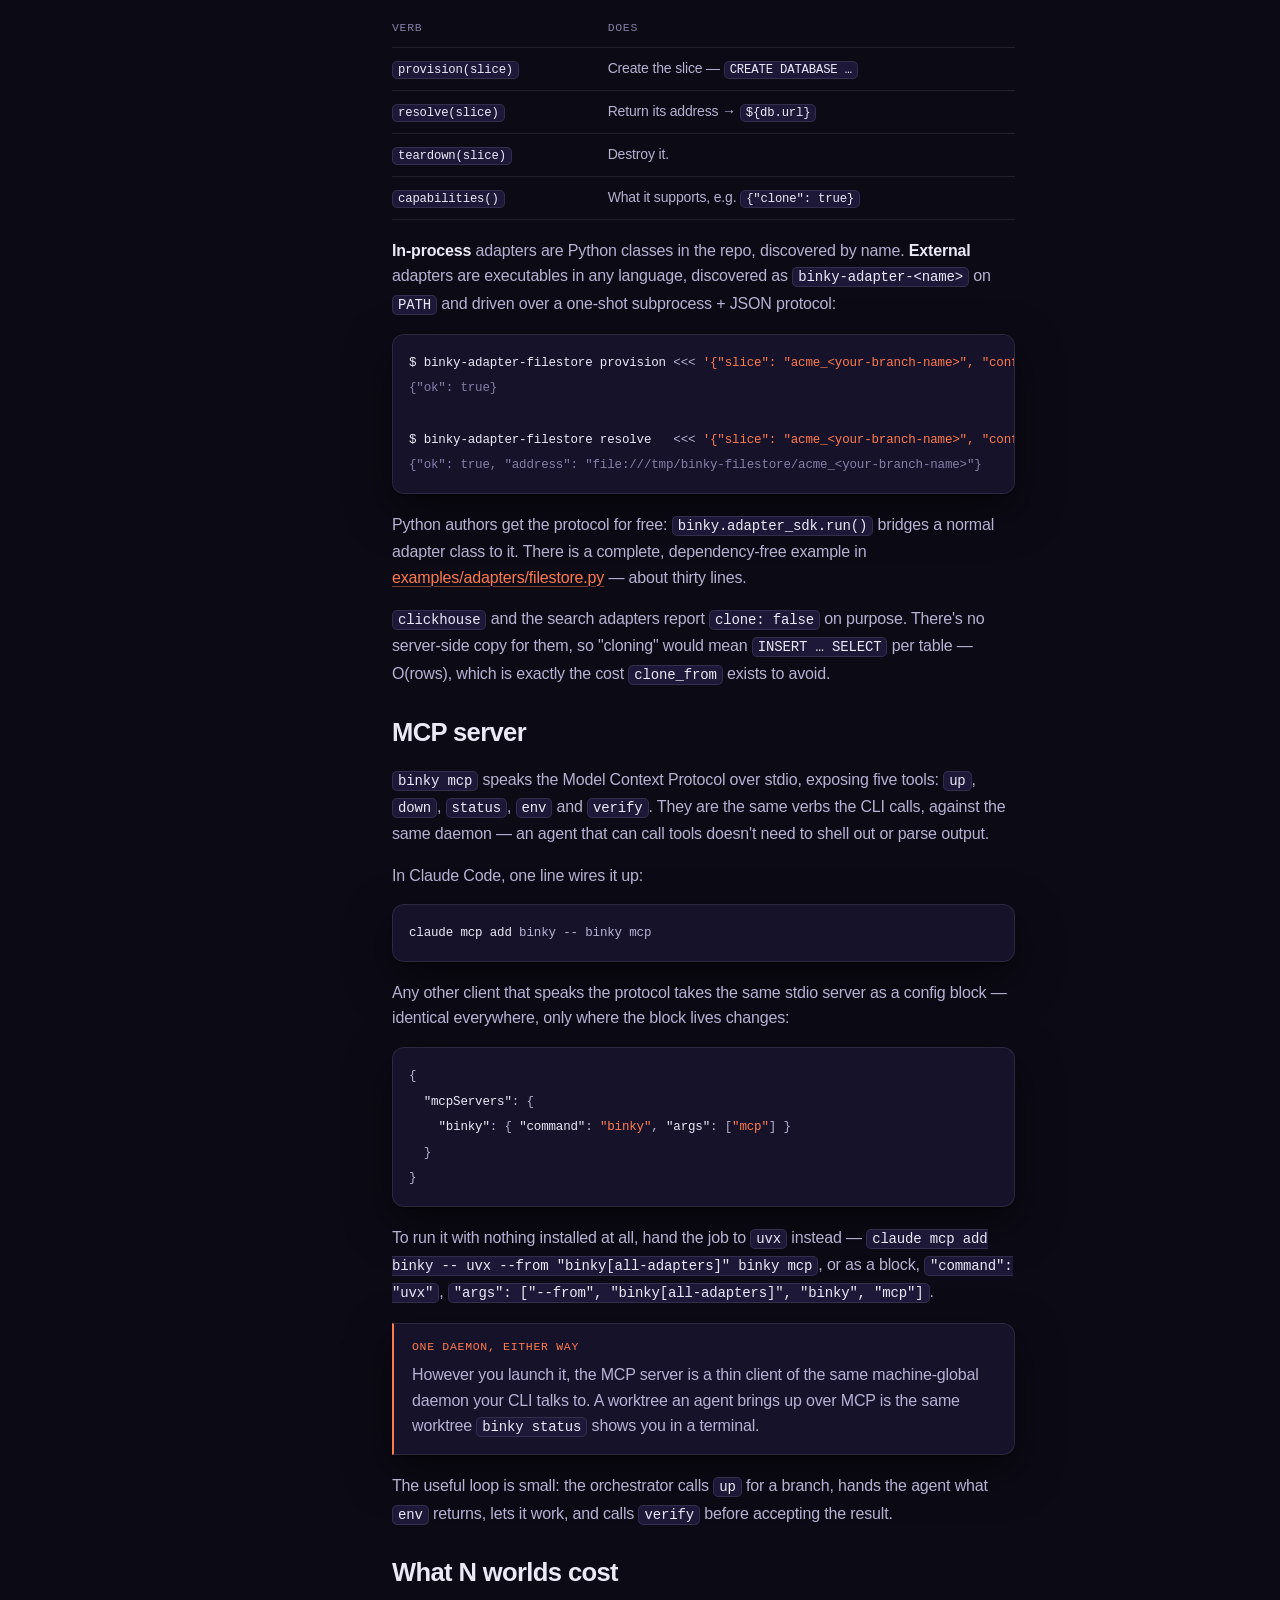
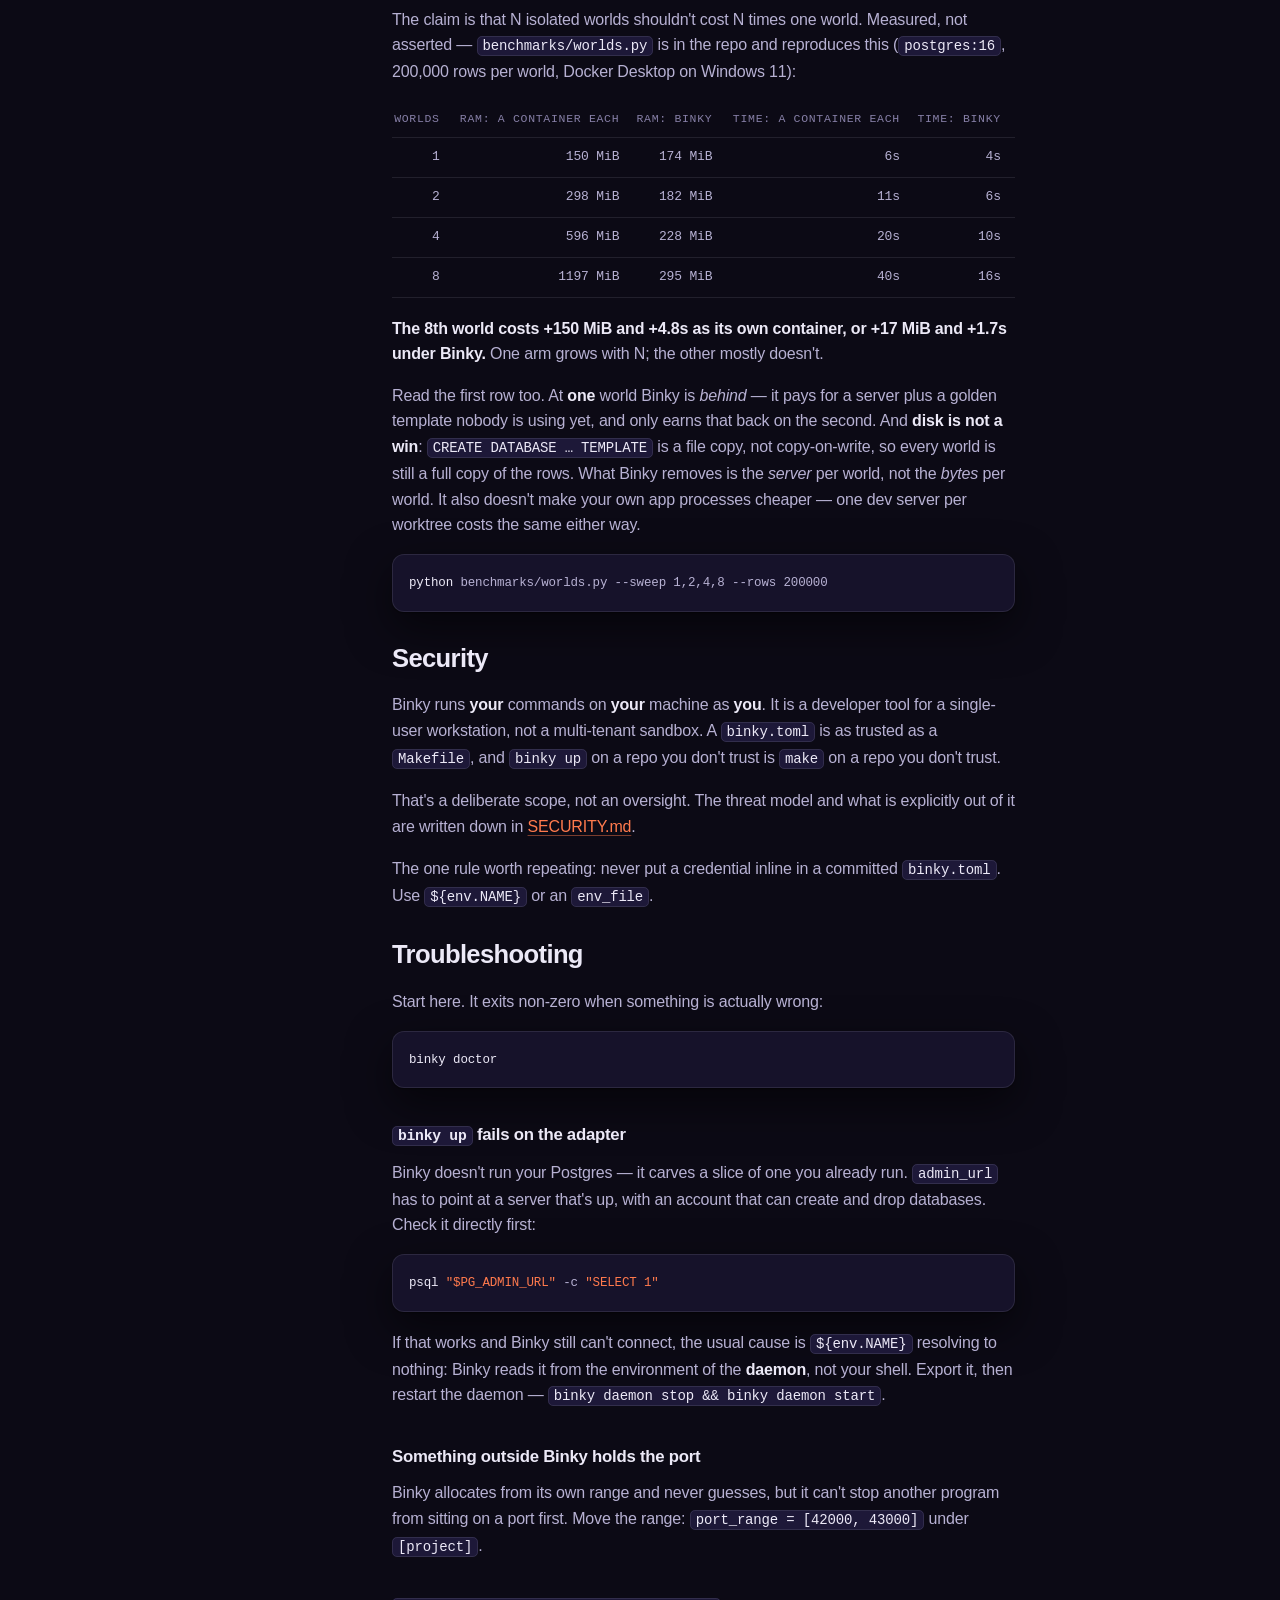
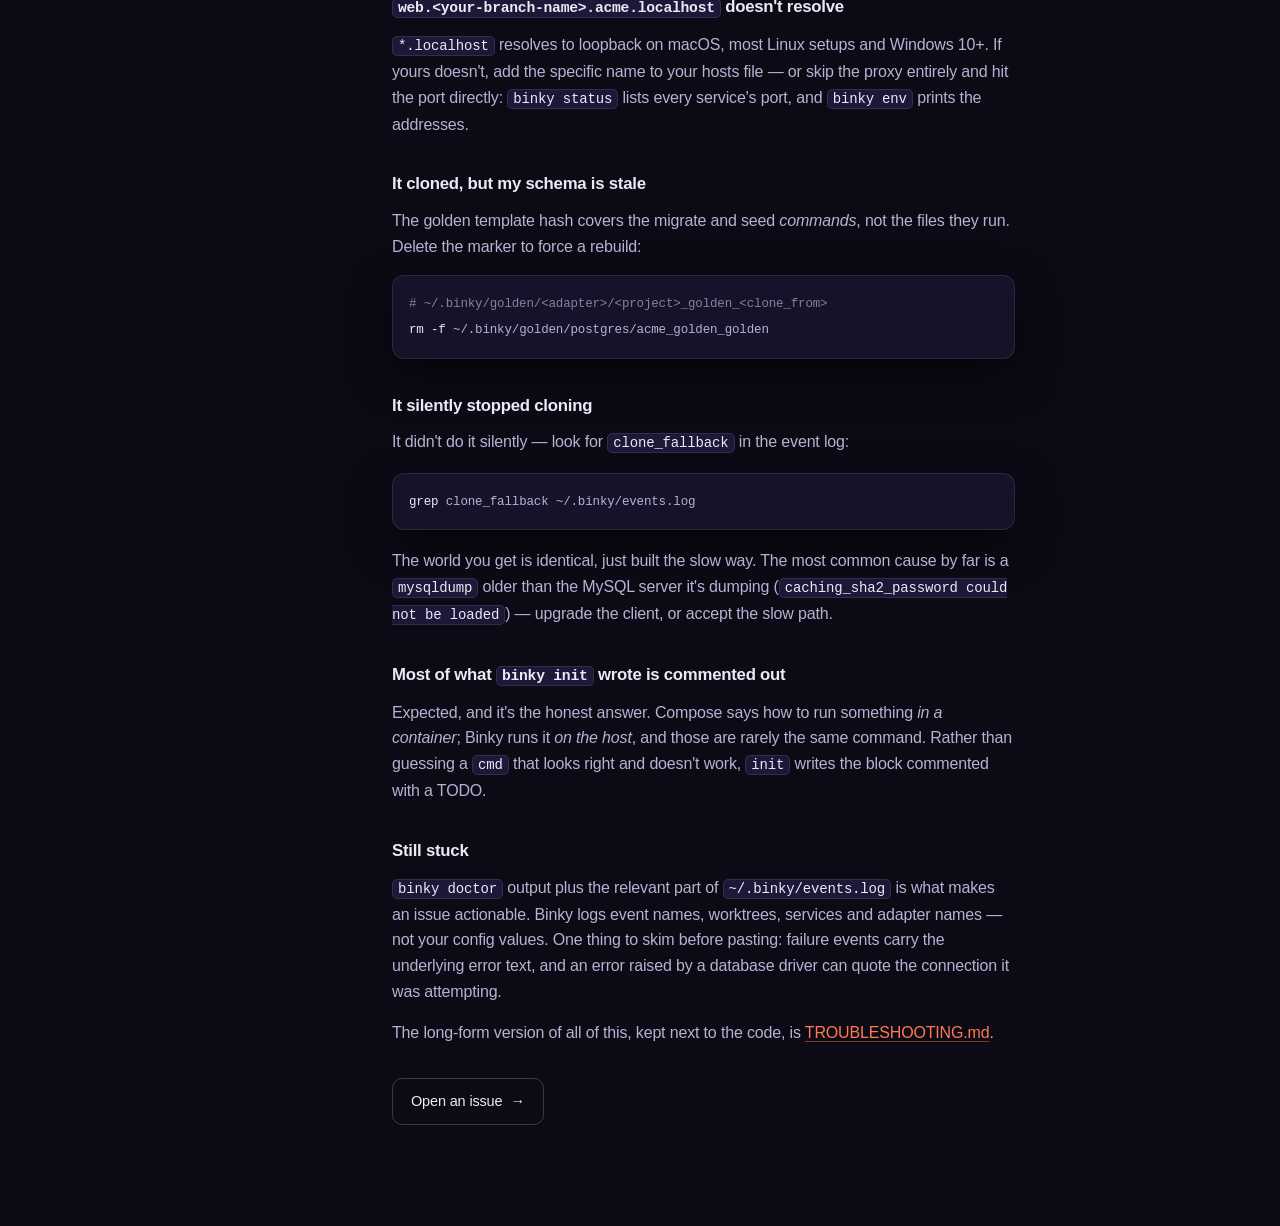
==== commit 4ebcb242: "docs: scope macOS out of v1 and align the front with the shipped CLI macOS is no longer advertised a" ====
--- a/site/docs.html
+++ b/site/docs.html
@@ -58,8 +58,9 @@
       <section>
         <h2 id="install">Install</h2>
         <p class="lede-xl">
-          Binky needs Python 3.11+ and git. It runs on macOS, Linux and Windows — all three are
-          tested in CI on every push.
+          Binky needs Python 3.11+ and git. It's supported on Linux and Windows — the two platforms
+          it's tested on for real. macOS isn't a supported target yet; a well-tested port would be a
+          welcome contribution.
         </p>
         <div class="callout">
           <span class="k">Prefer to click through it?</span>
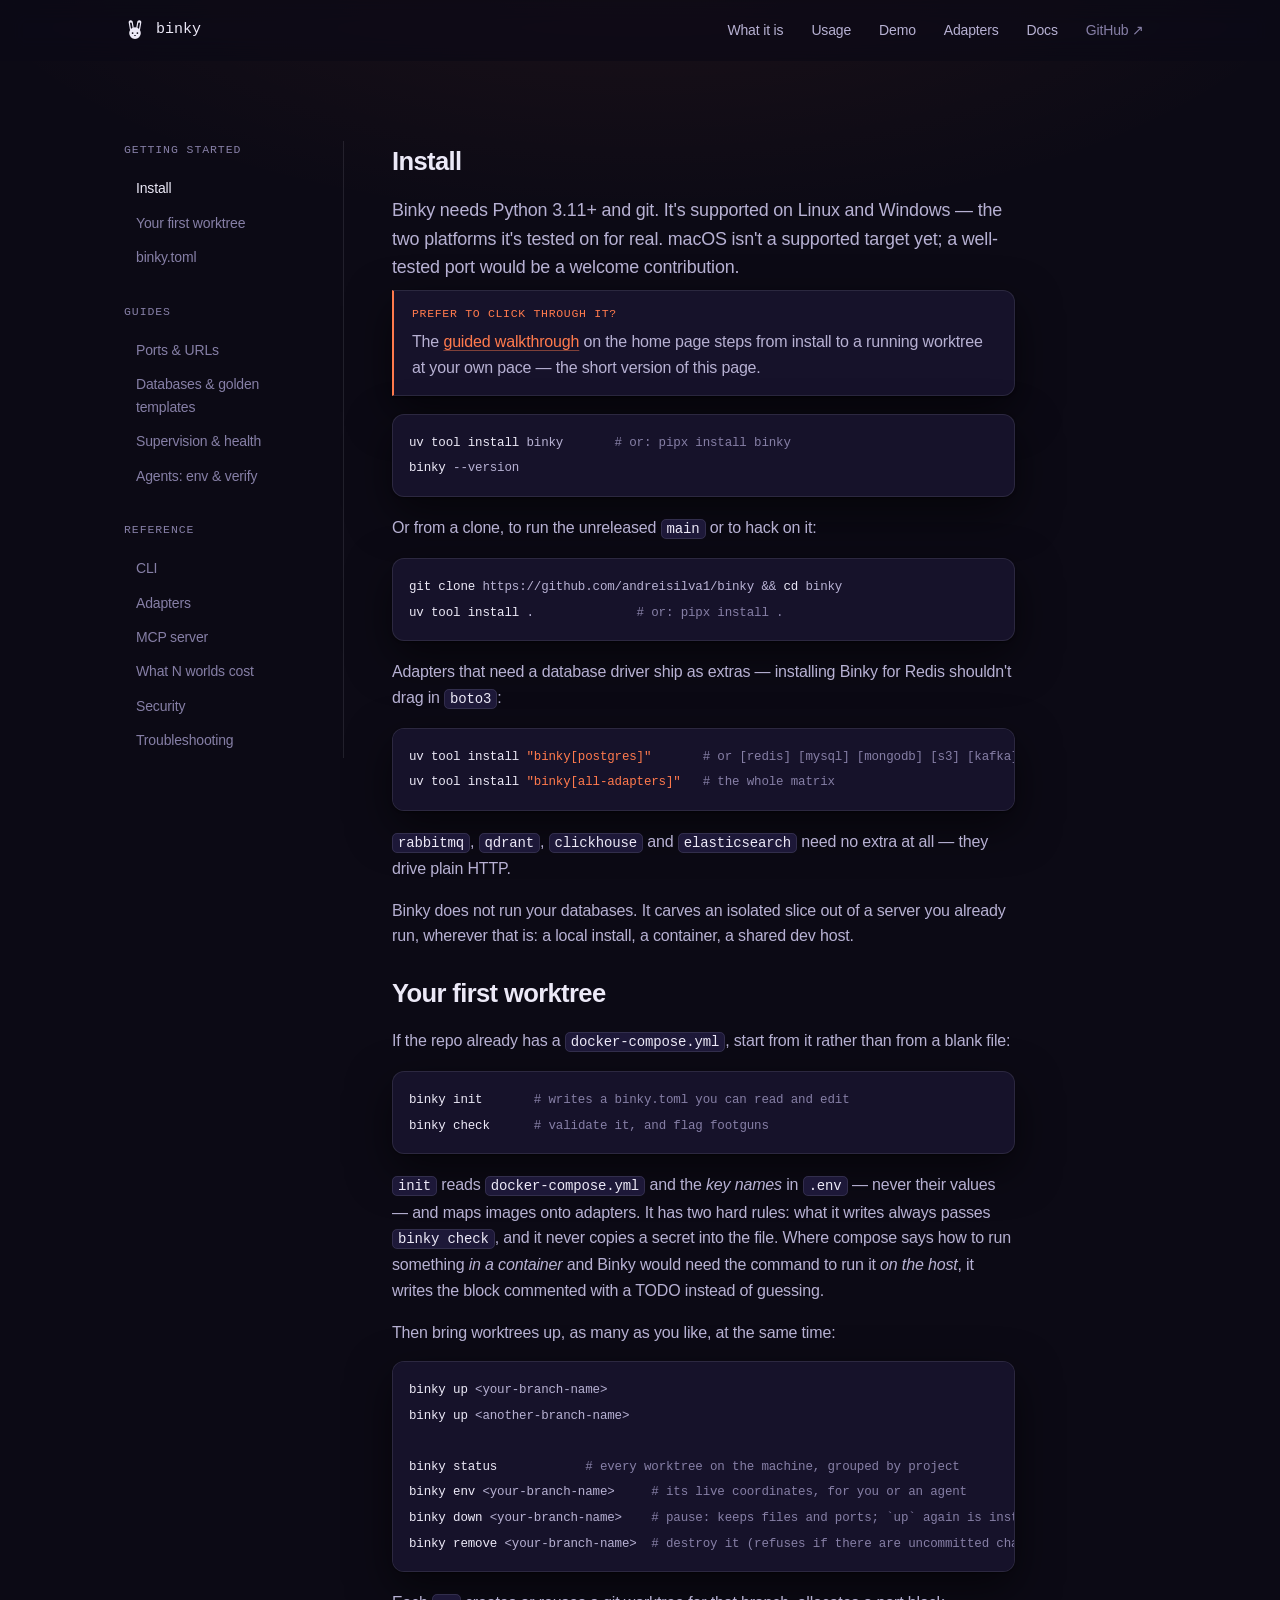
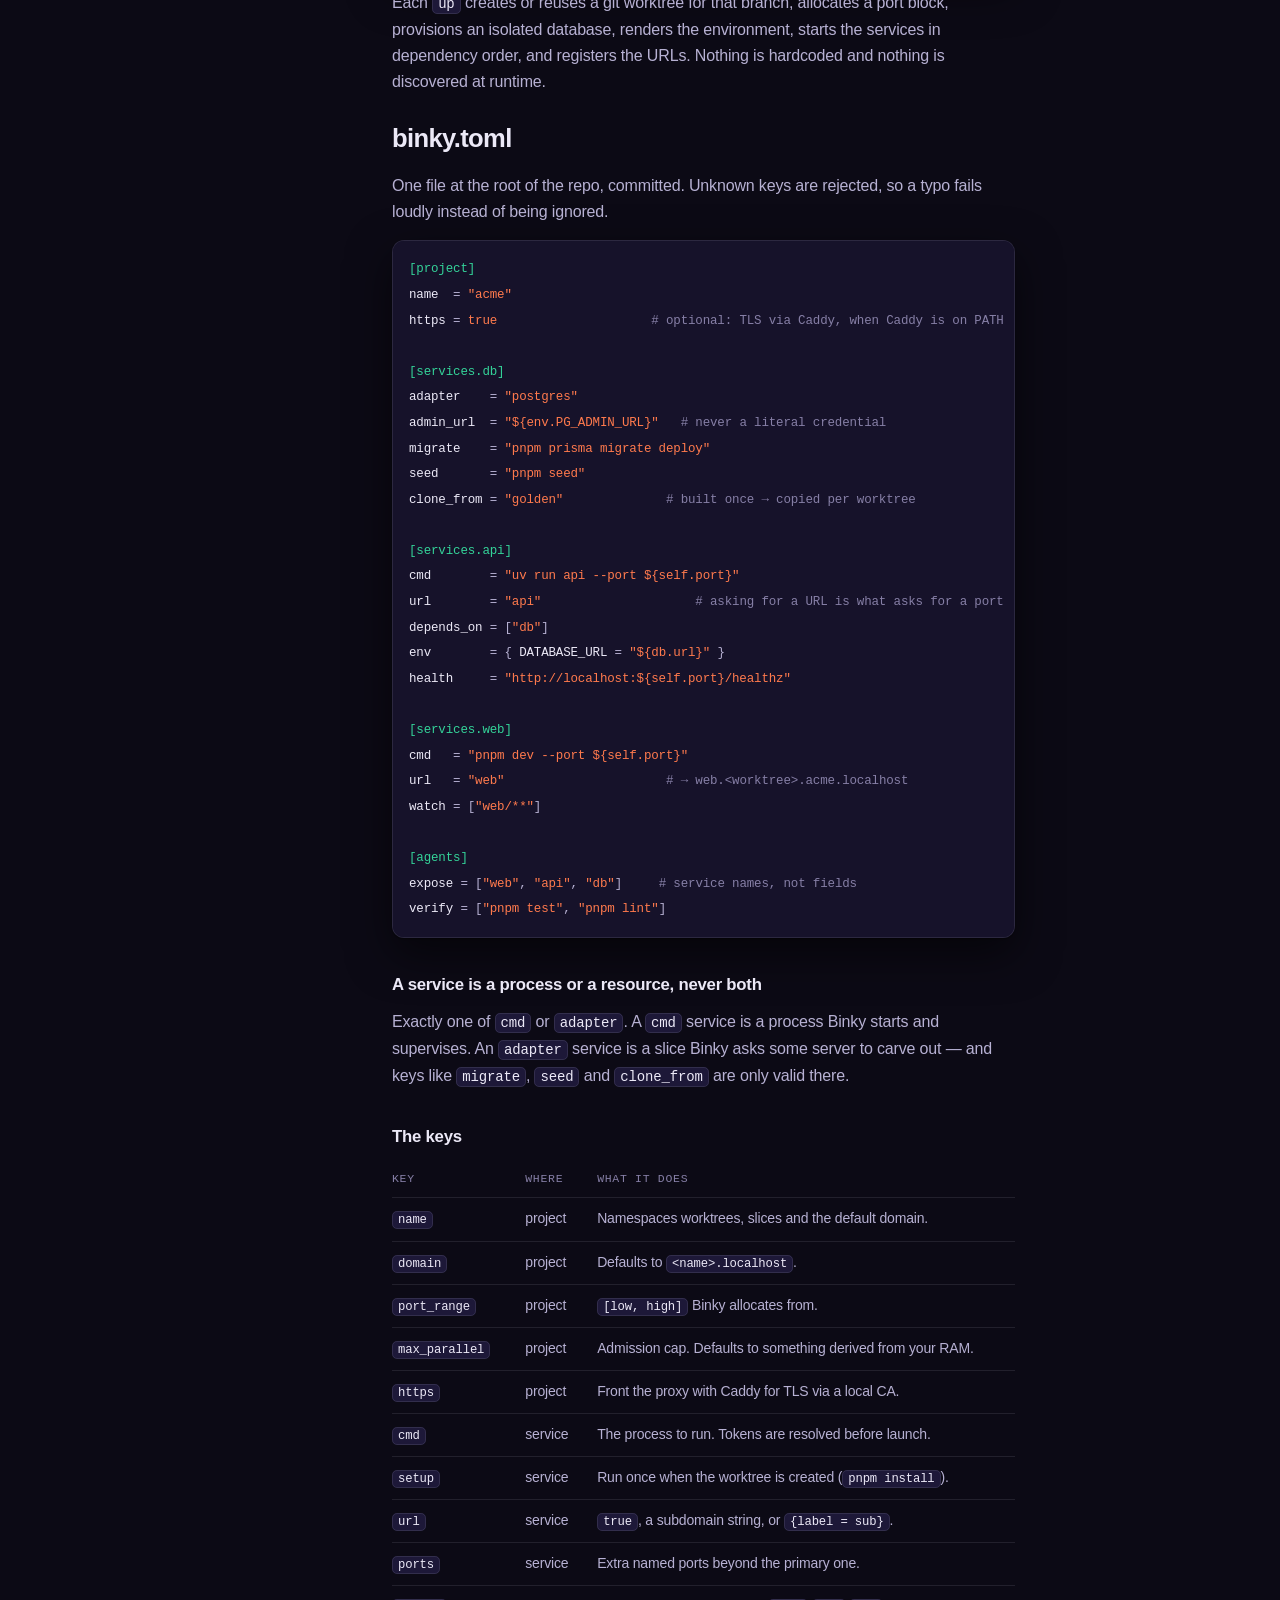
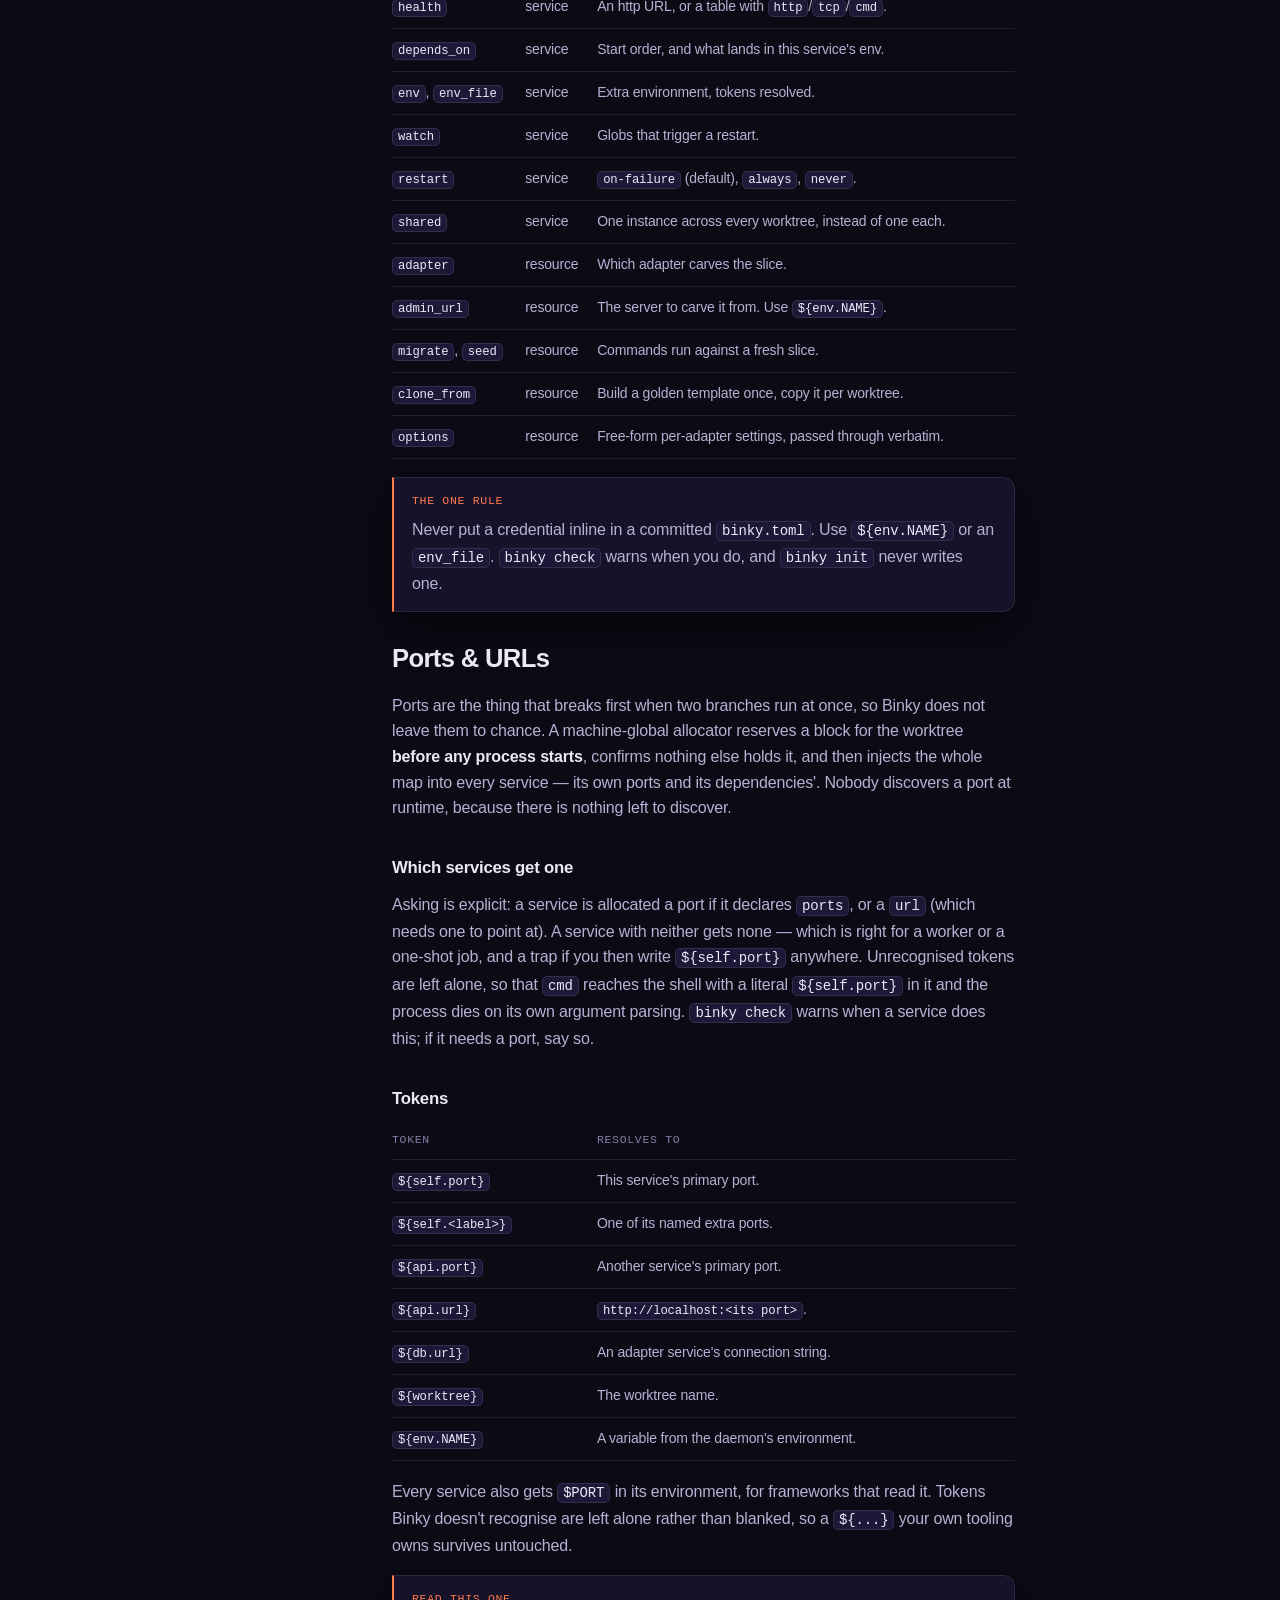
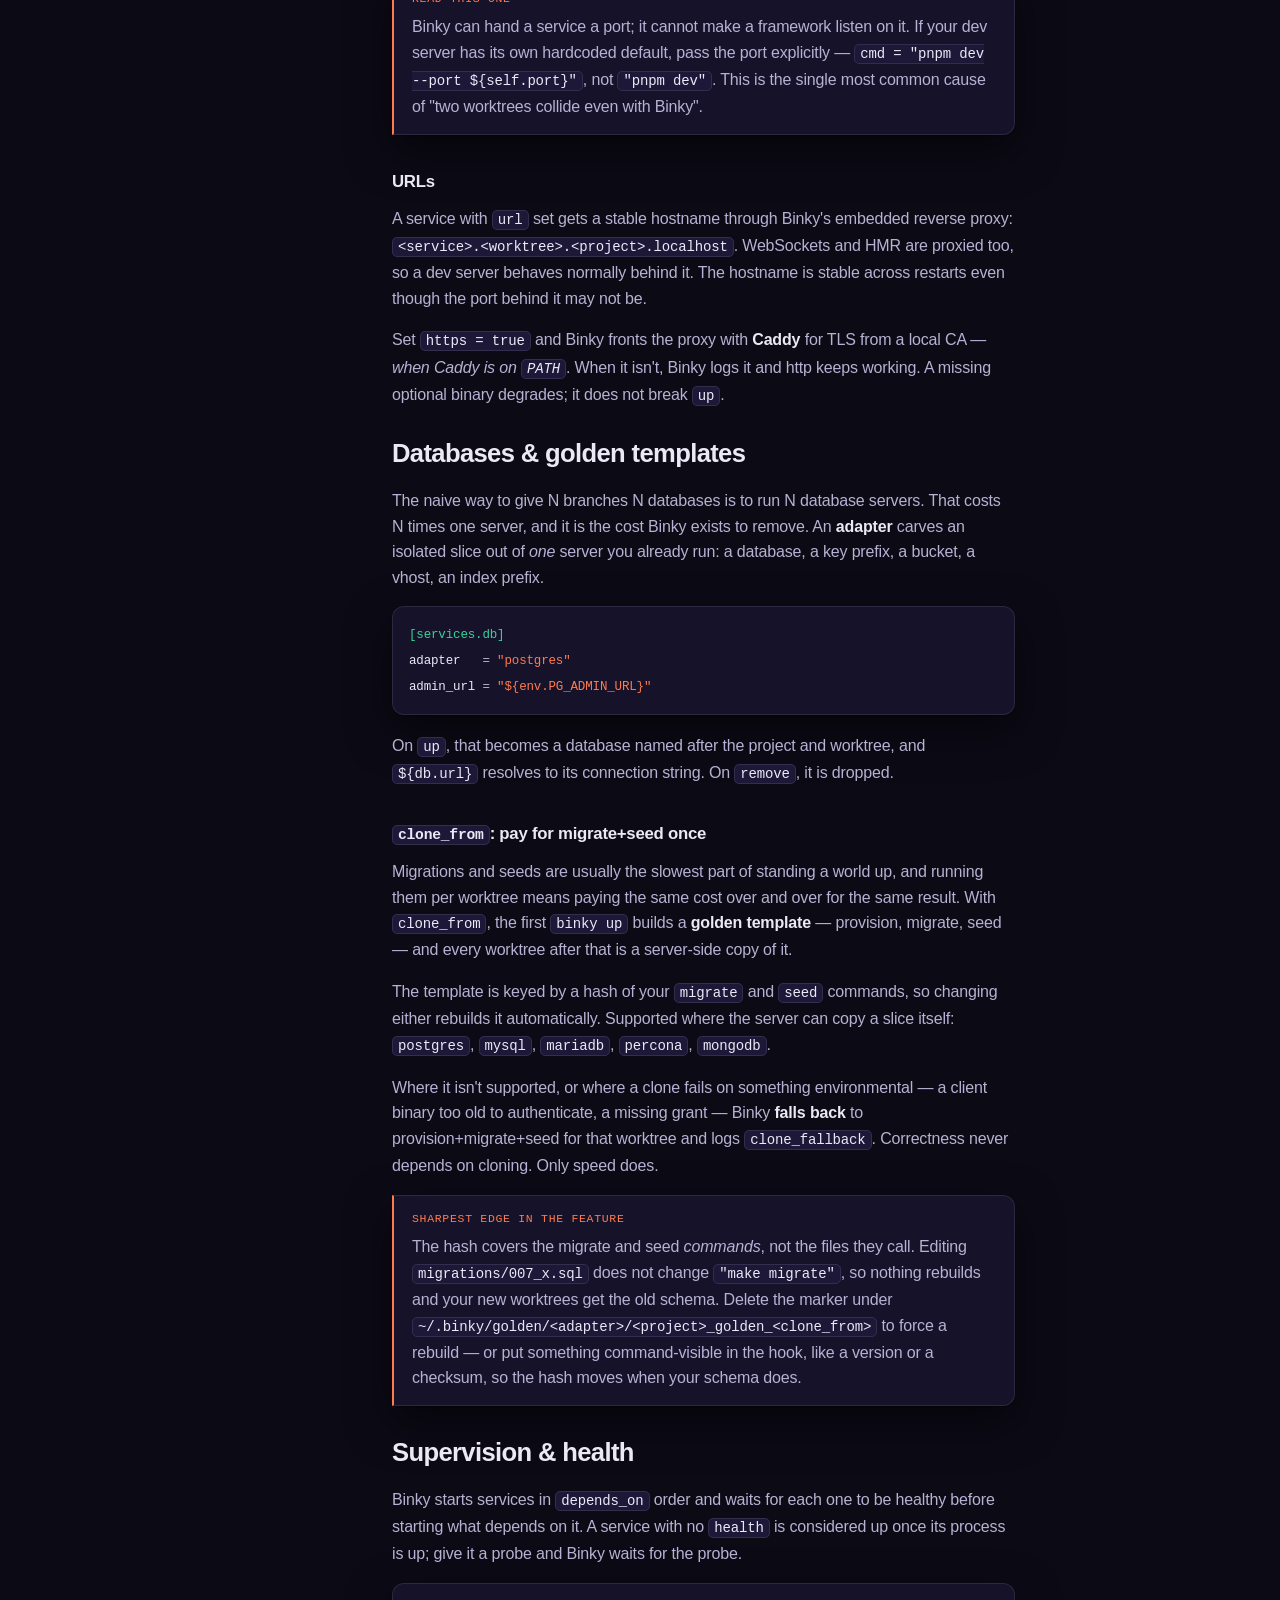
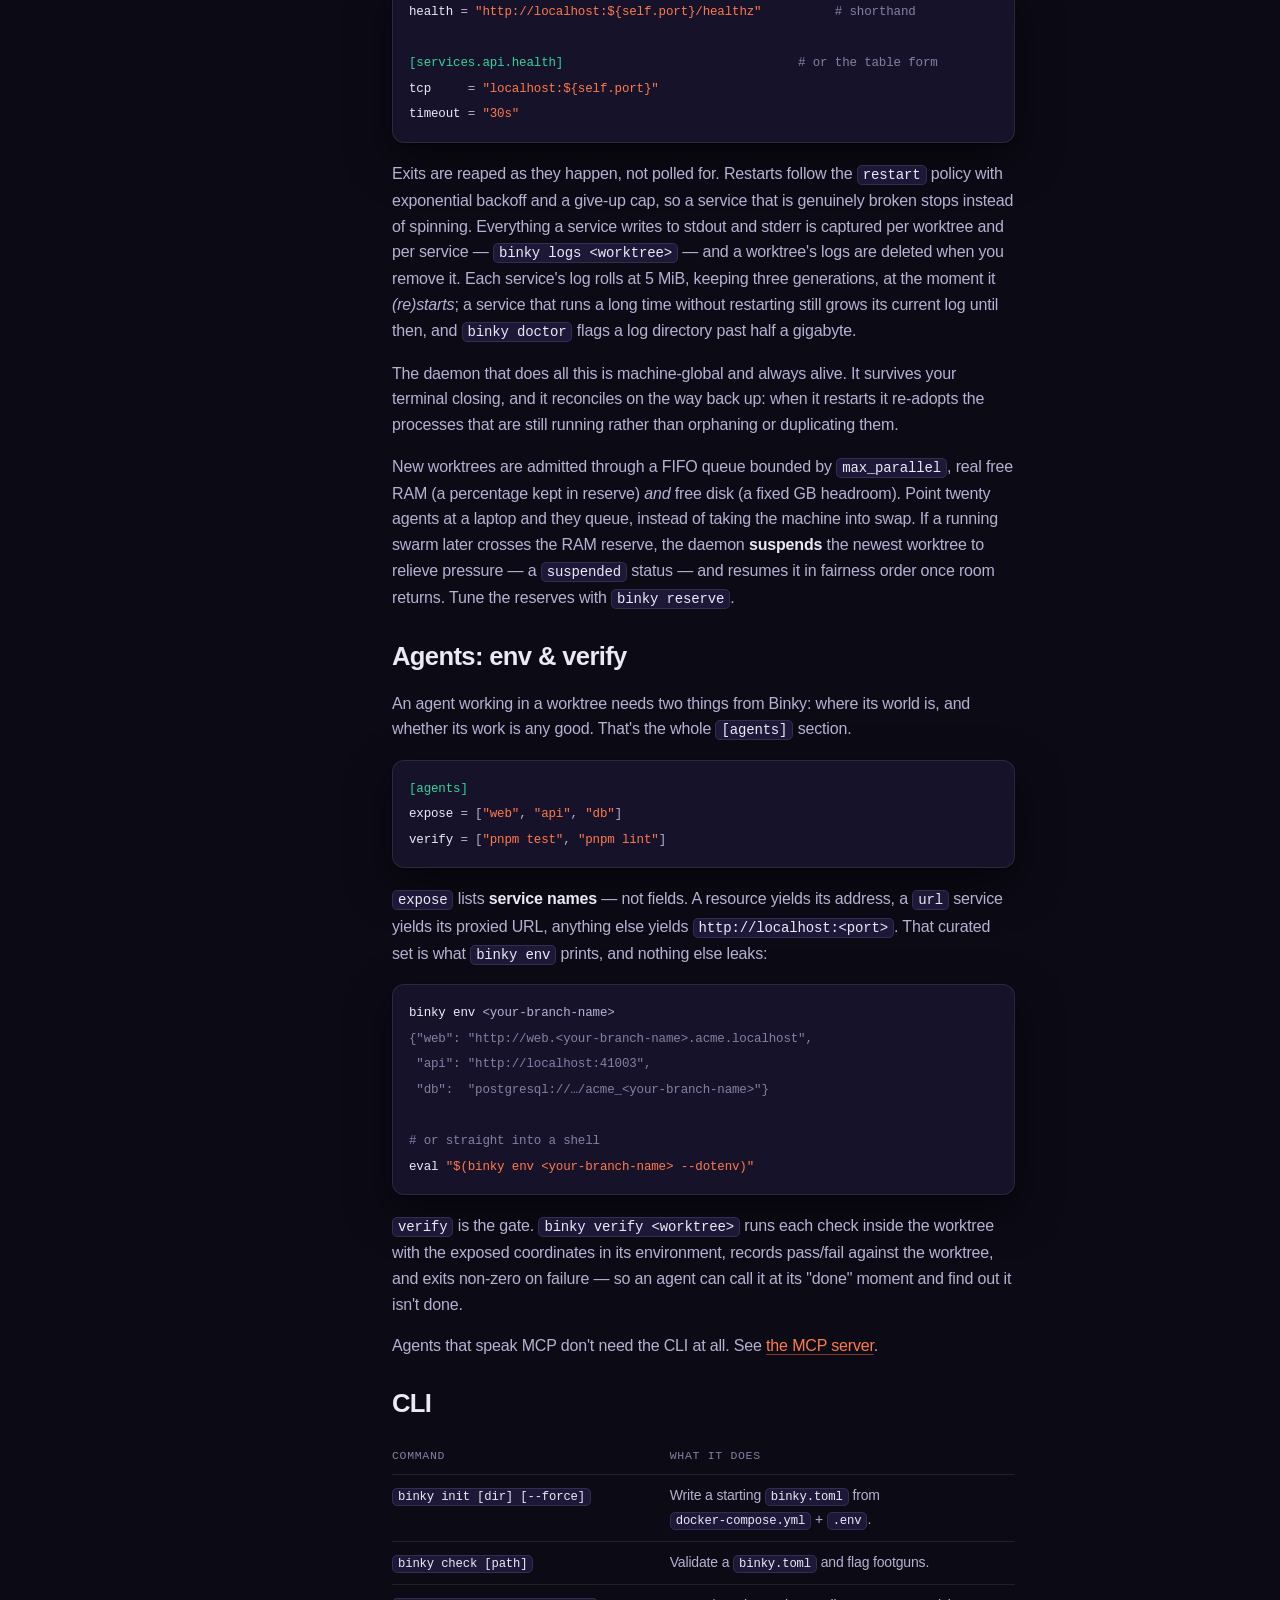
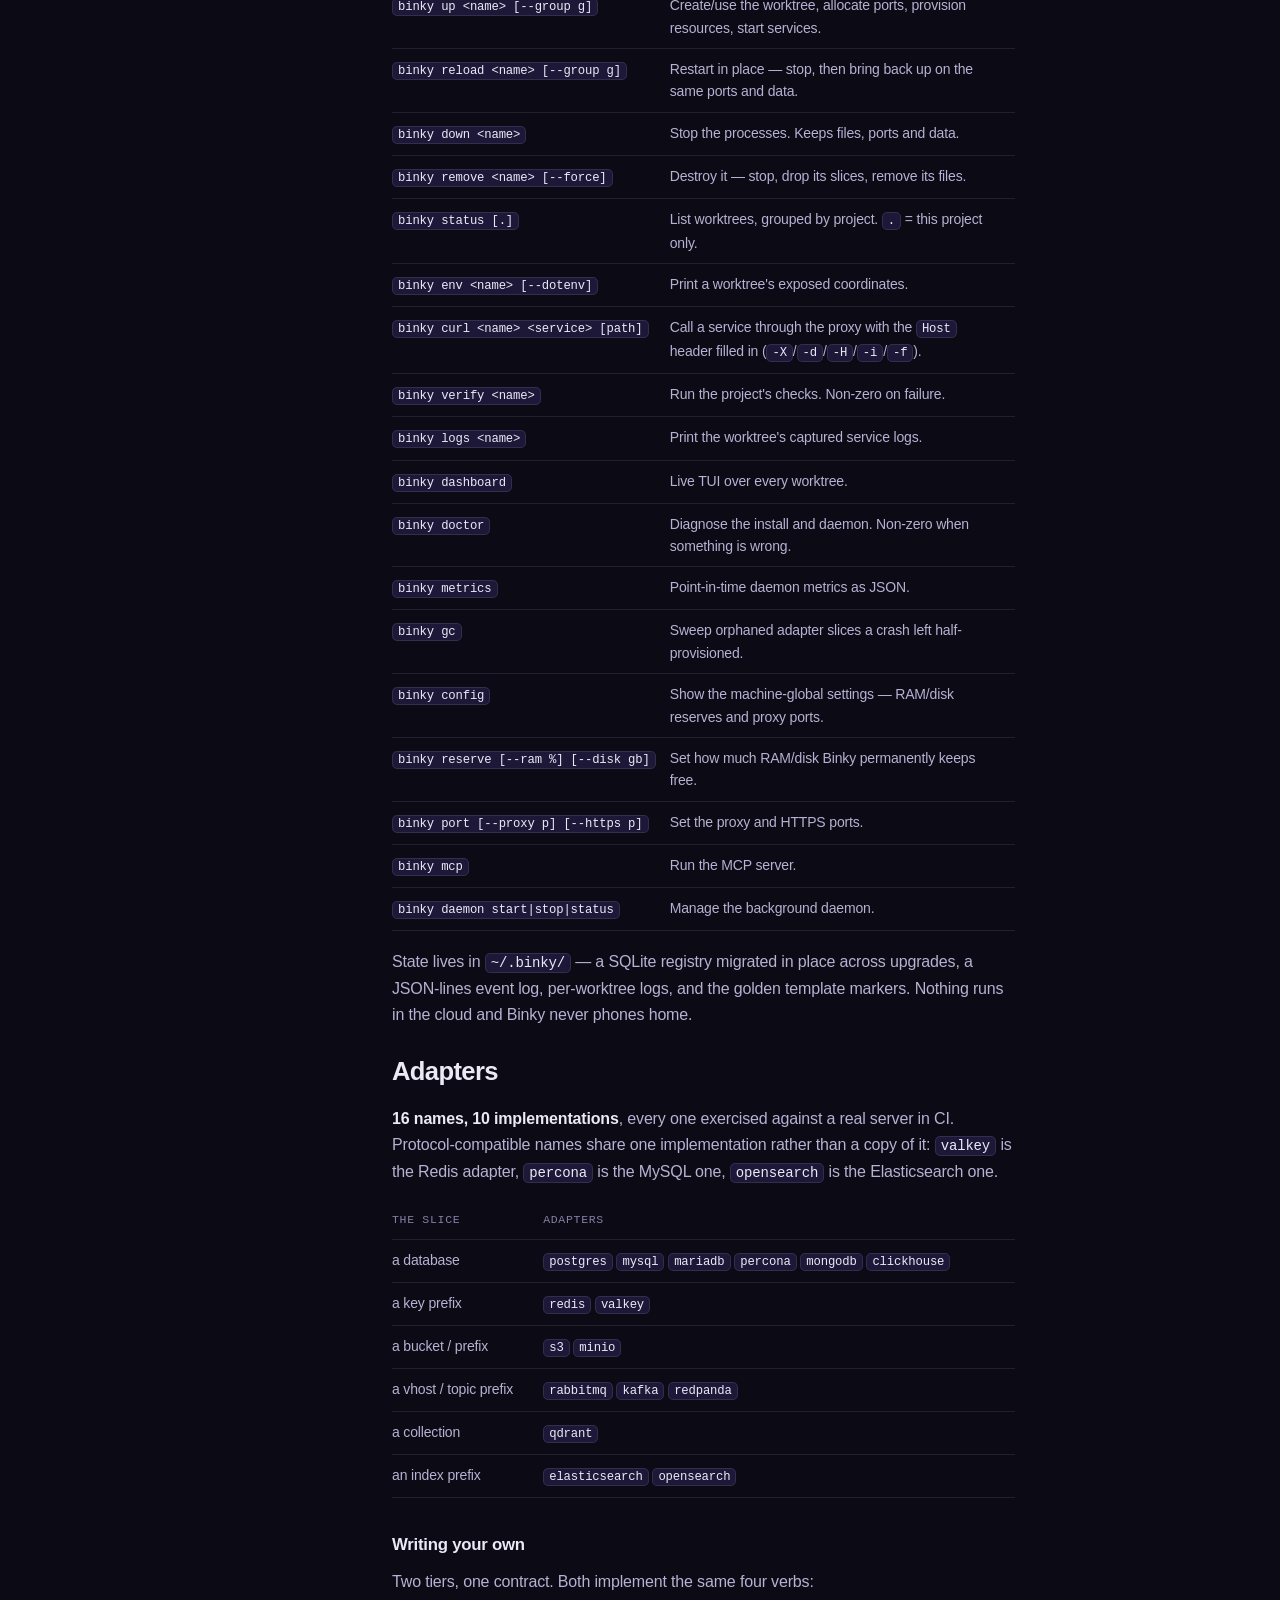
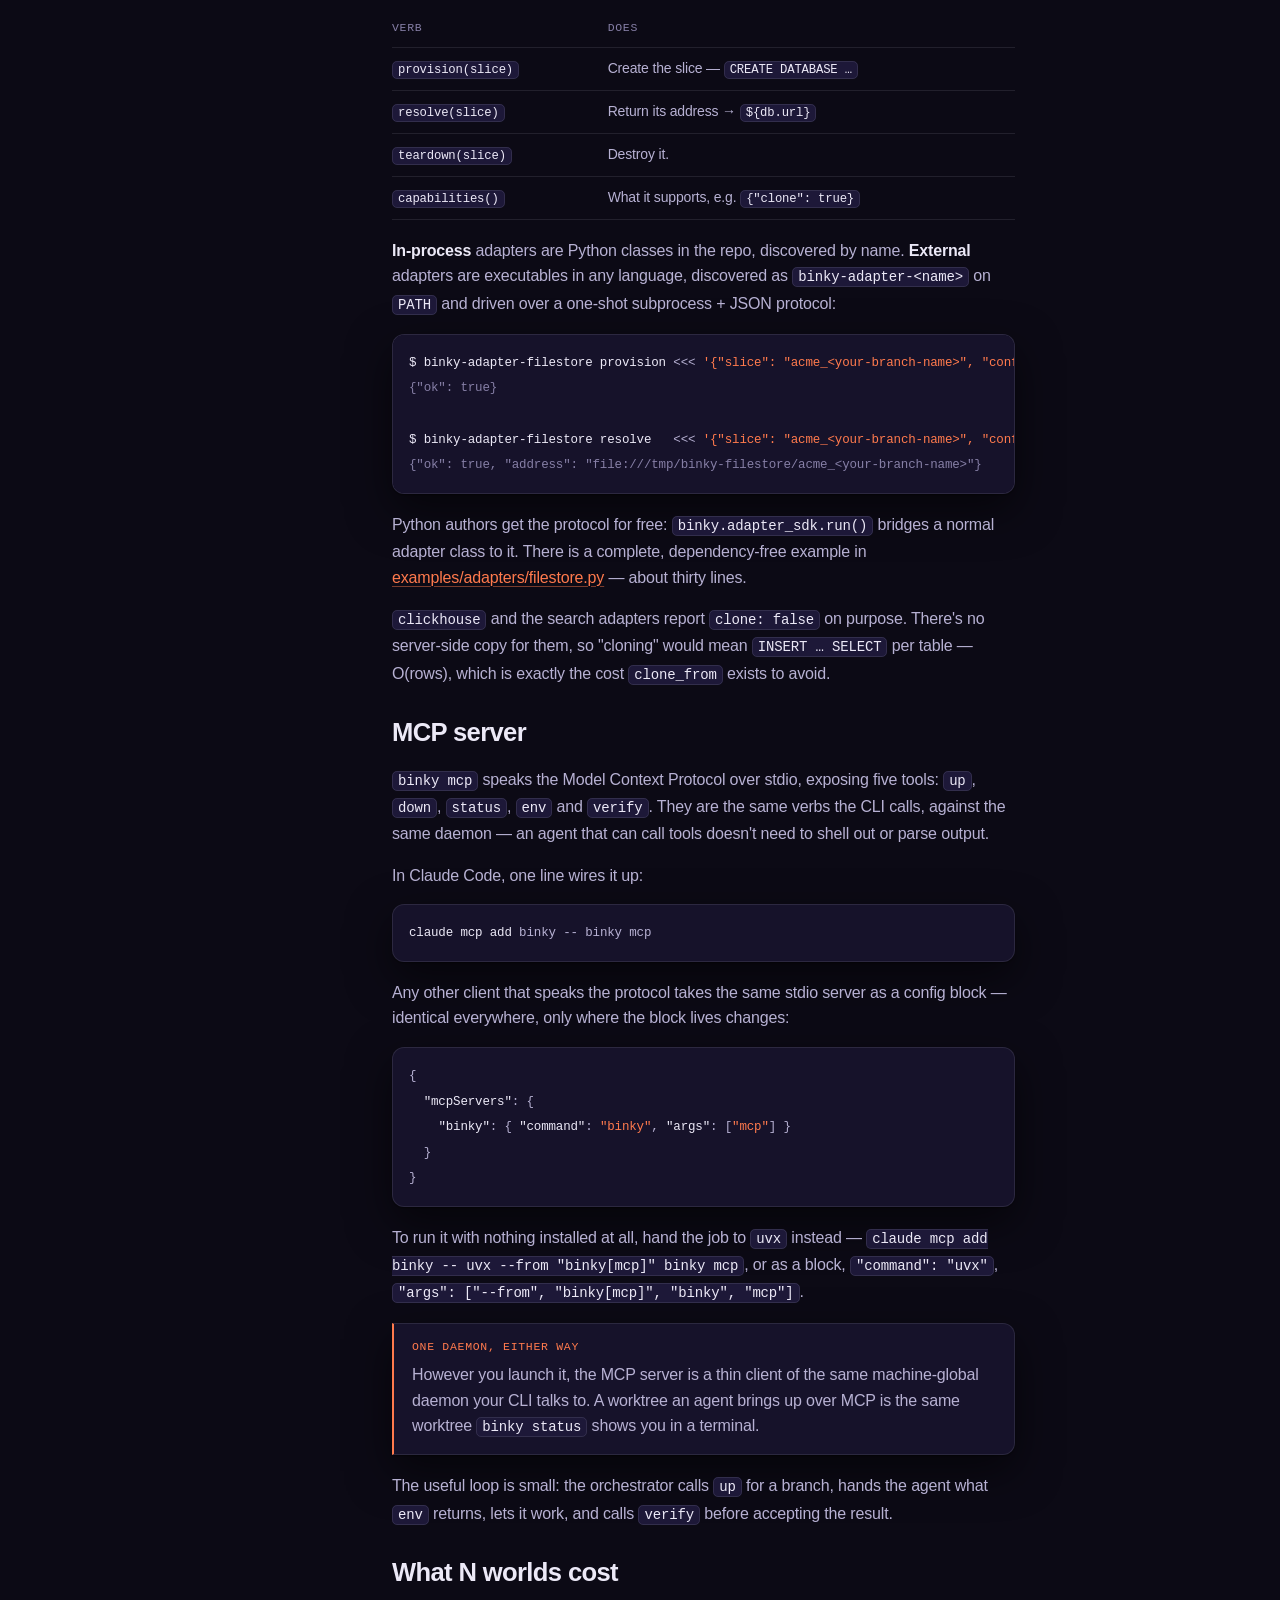
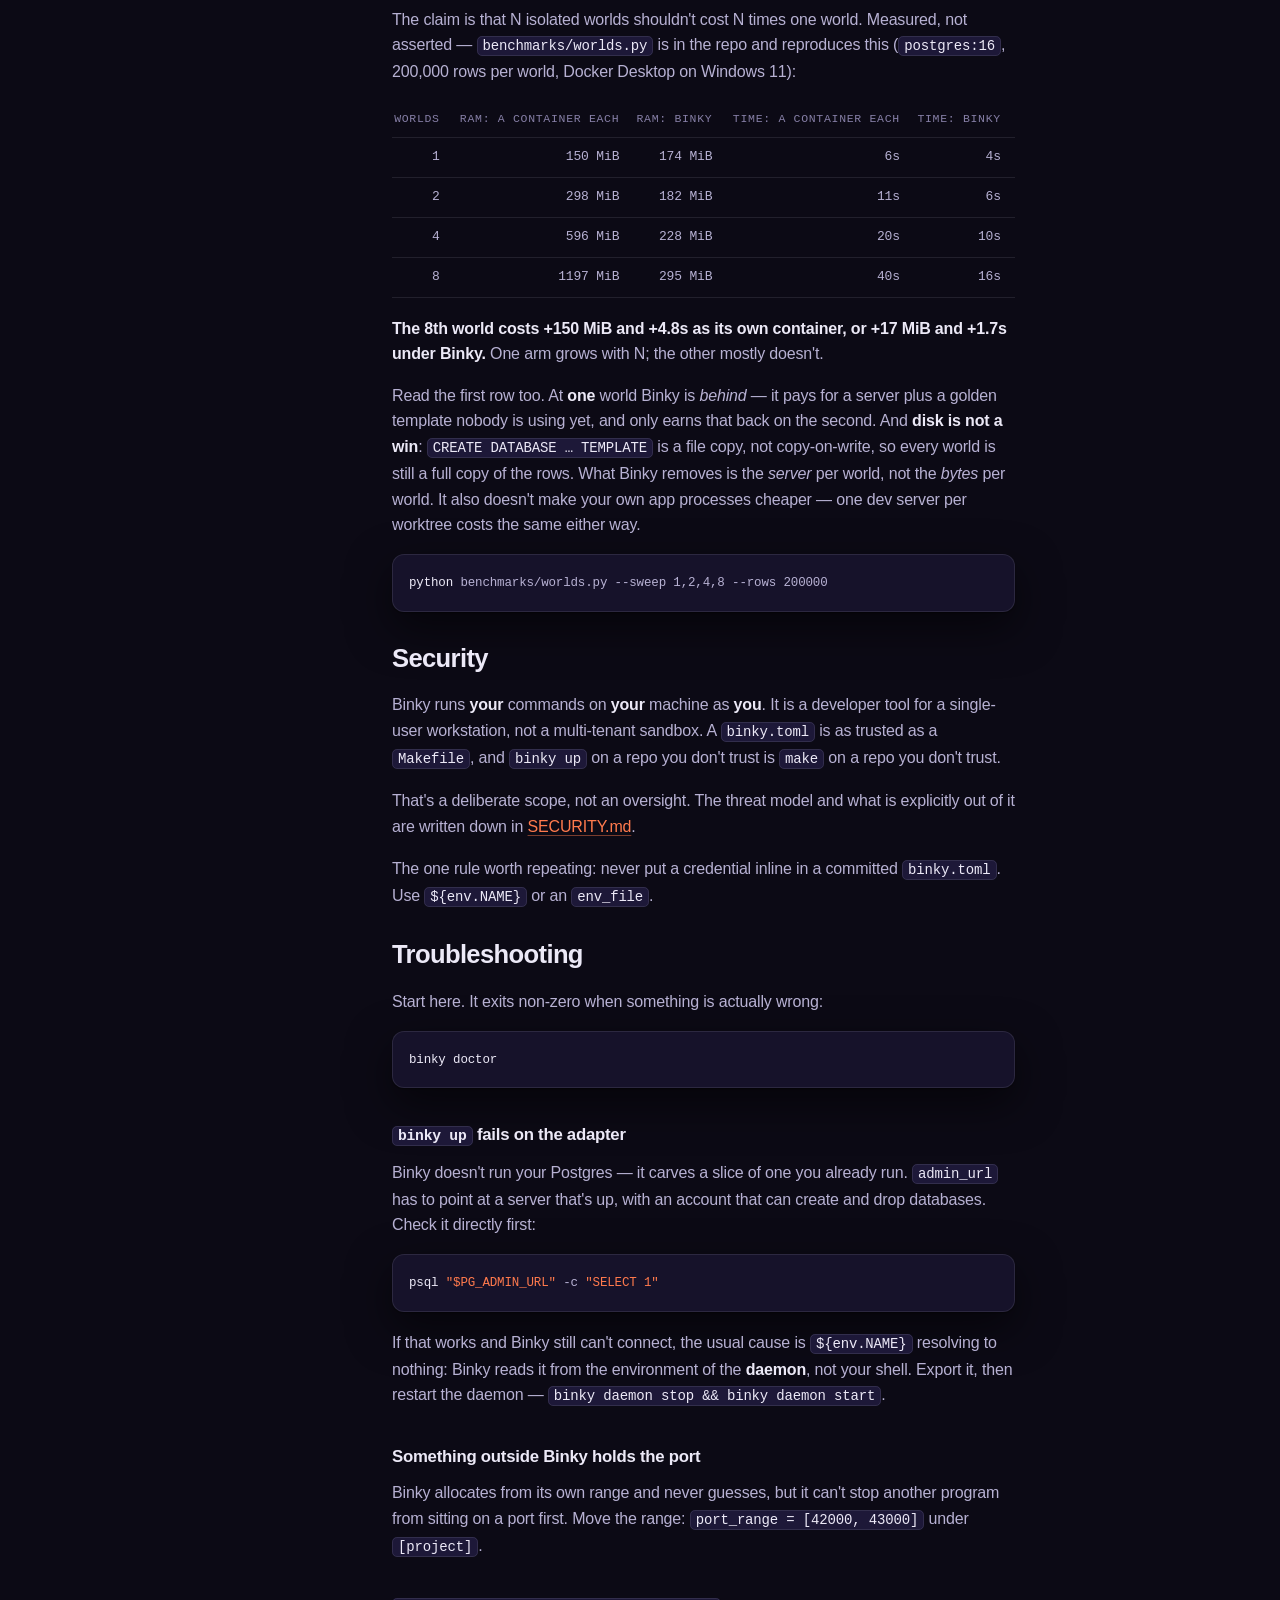
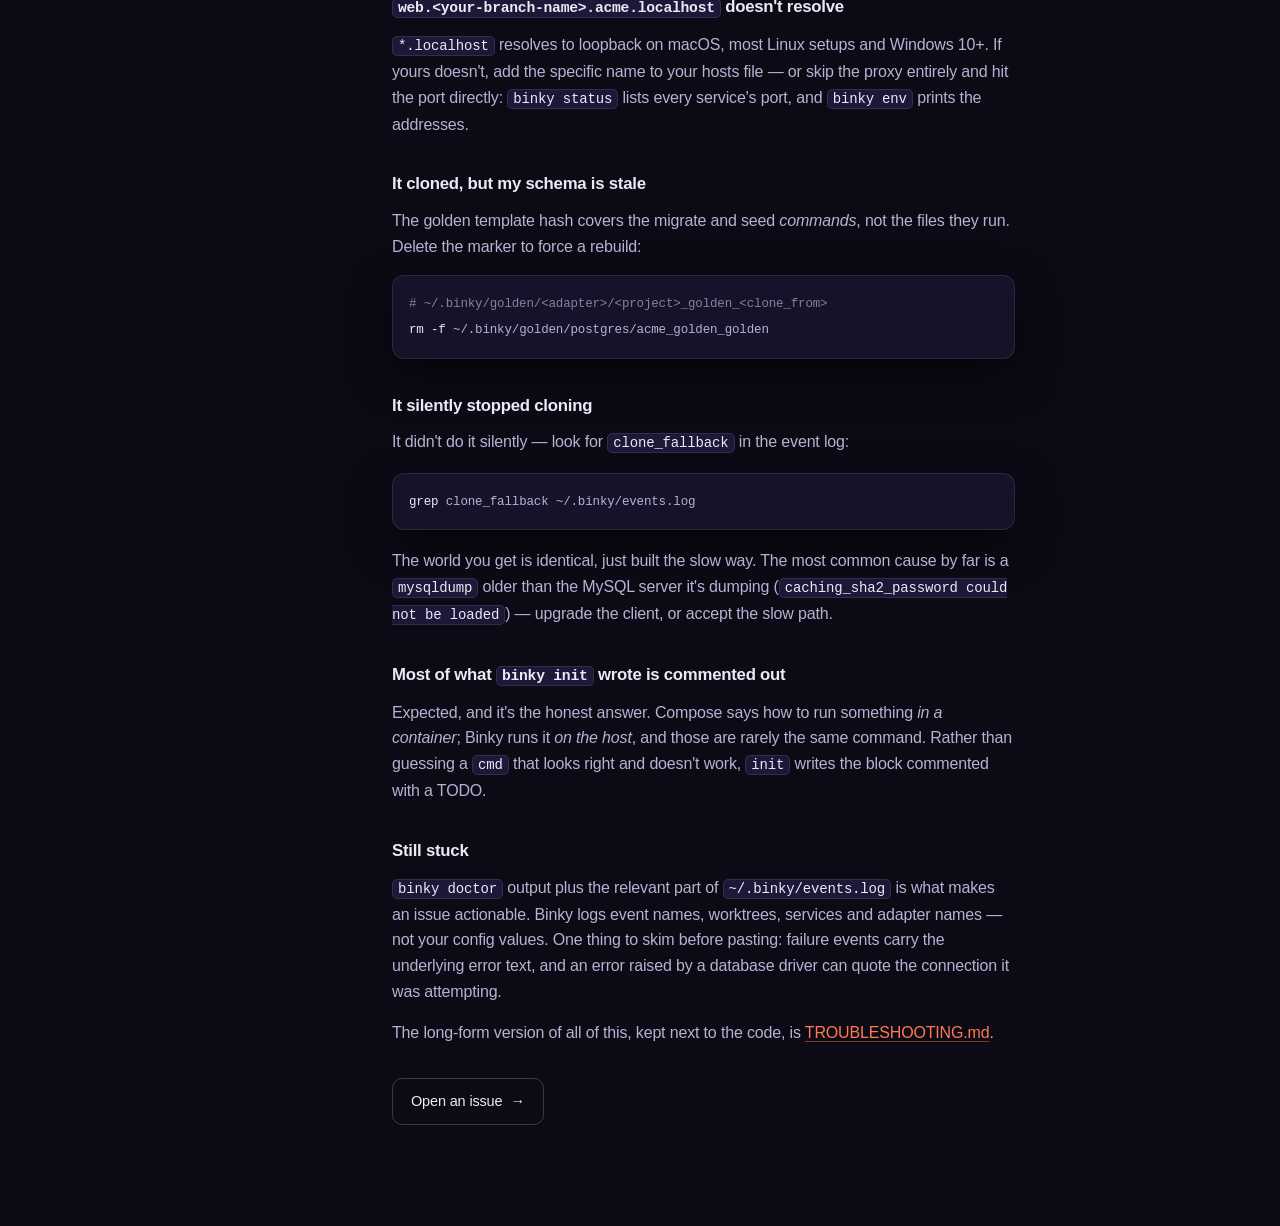
==== commit a65cb548: "docs: fix the uvx MCP extra and align the changelog with PyPI Two pre-launch consistency fixes surfa" ====
--- a/site/docs.html
+++ b/site/docs.html
@@ -528,8 +528,8 @@
 </code></pre>
         <p>
           To run it with nothing installed at all, hand the job to <code>uvx</code> instead —
-          <code>claude mcp add binky -- uvx --from "binky[all-adapters]" binky mcp</code>, or as a
-          block, <code>"command": "uvx"</code>, <code>"args": ["--from", "binky[all-adapters]",
+          <code>claude mcp add binky -- uvx --from "binky[mcp]" binky mcp</code>, or as a
+          block, <code>"command": "uvx"</code>, <code>"args": ["--from", "binky[mcp]",
           "binky", "mcp"]</code>.
         </p>
         <div class="callout">
--- a/site/styles.css
+++ b/site/styles.css
@@ -268,6 +268,9 @@
 .cmd-item { border: 1px solid var(--border); border-radius: 10px; padding: 14px 16px; background: var(--surface); box-shadow: var(--shadow); }
 .cmd-item code { color: var(--fg); font-size: 13px; }
 .cmd-item span { display: block; color: var(--muted); font-size: 12.5px; margin-top: 6px; }
+.cmd-group { grid-column: 1 / -1; font-family: var(--mono); font-size: 11.5px; color: var(--accent); letter-spacing: 0.06em; text-transform: uppercase; margin-top: 22px; }
+.cmd-group:first-child { margin-top: 0; }
+.cmd-group span { color: var(--muted); text-transform: none; letter-spacing: 0; margin-left: 8px; }
 
 /* adapters */
 .adapters { text-align: center; }
